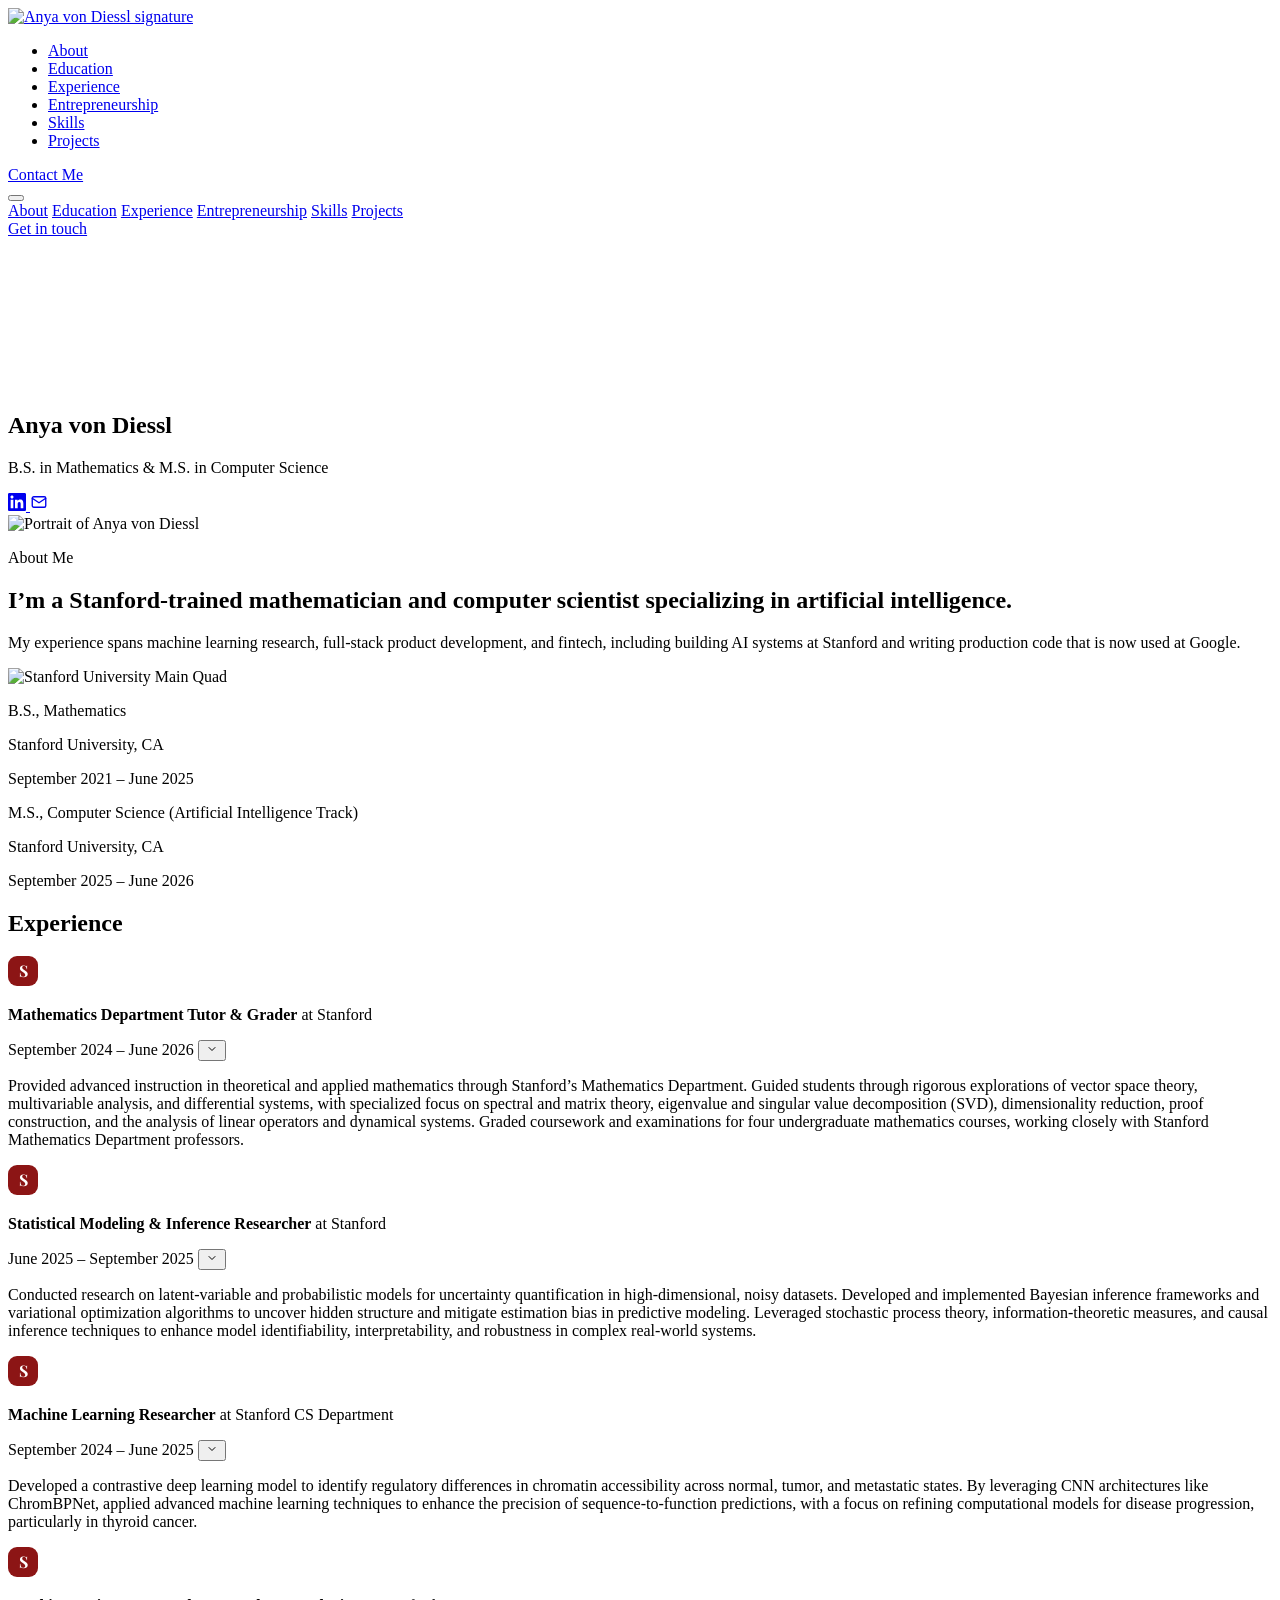
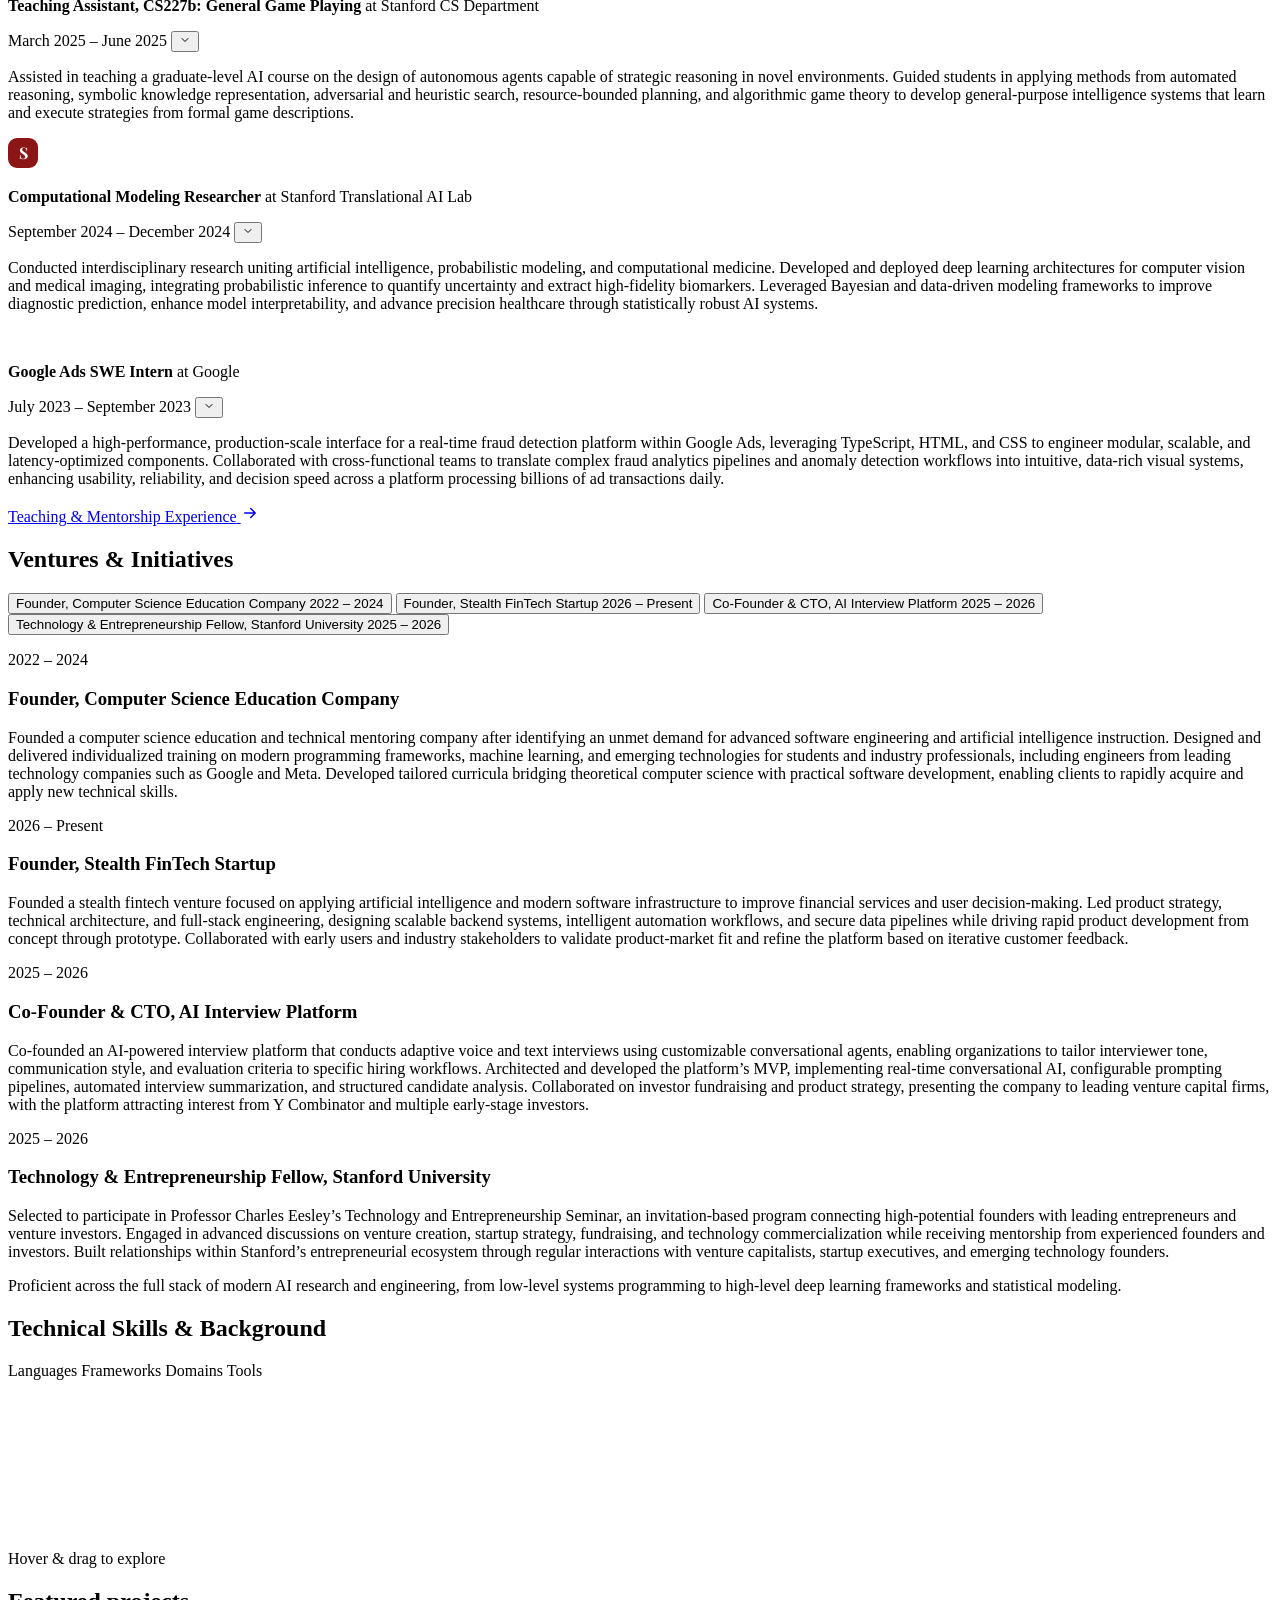
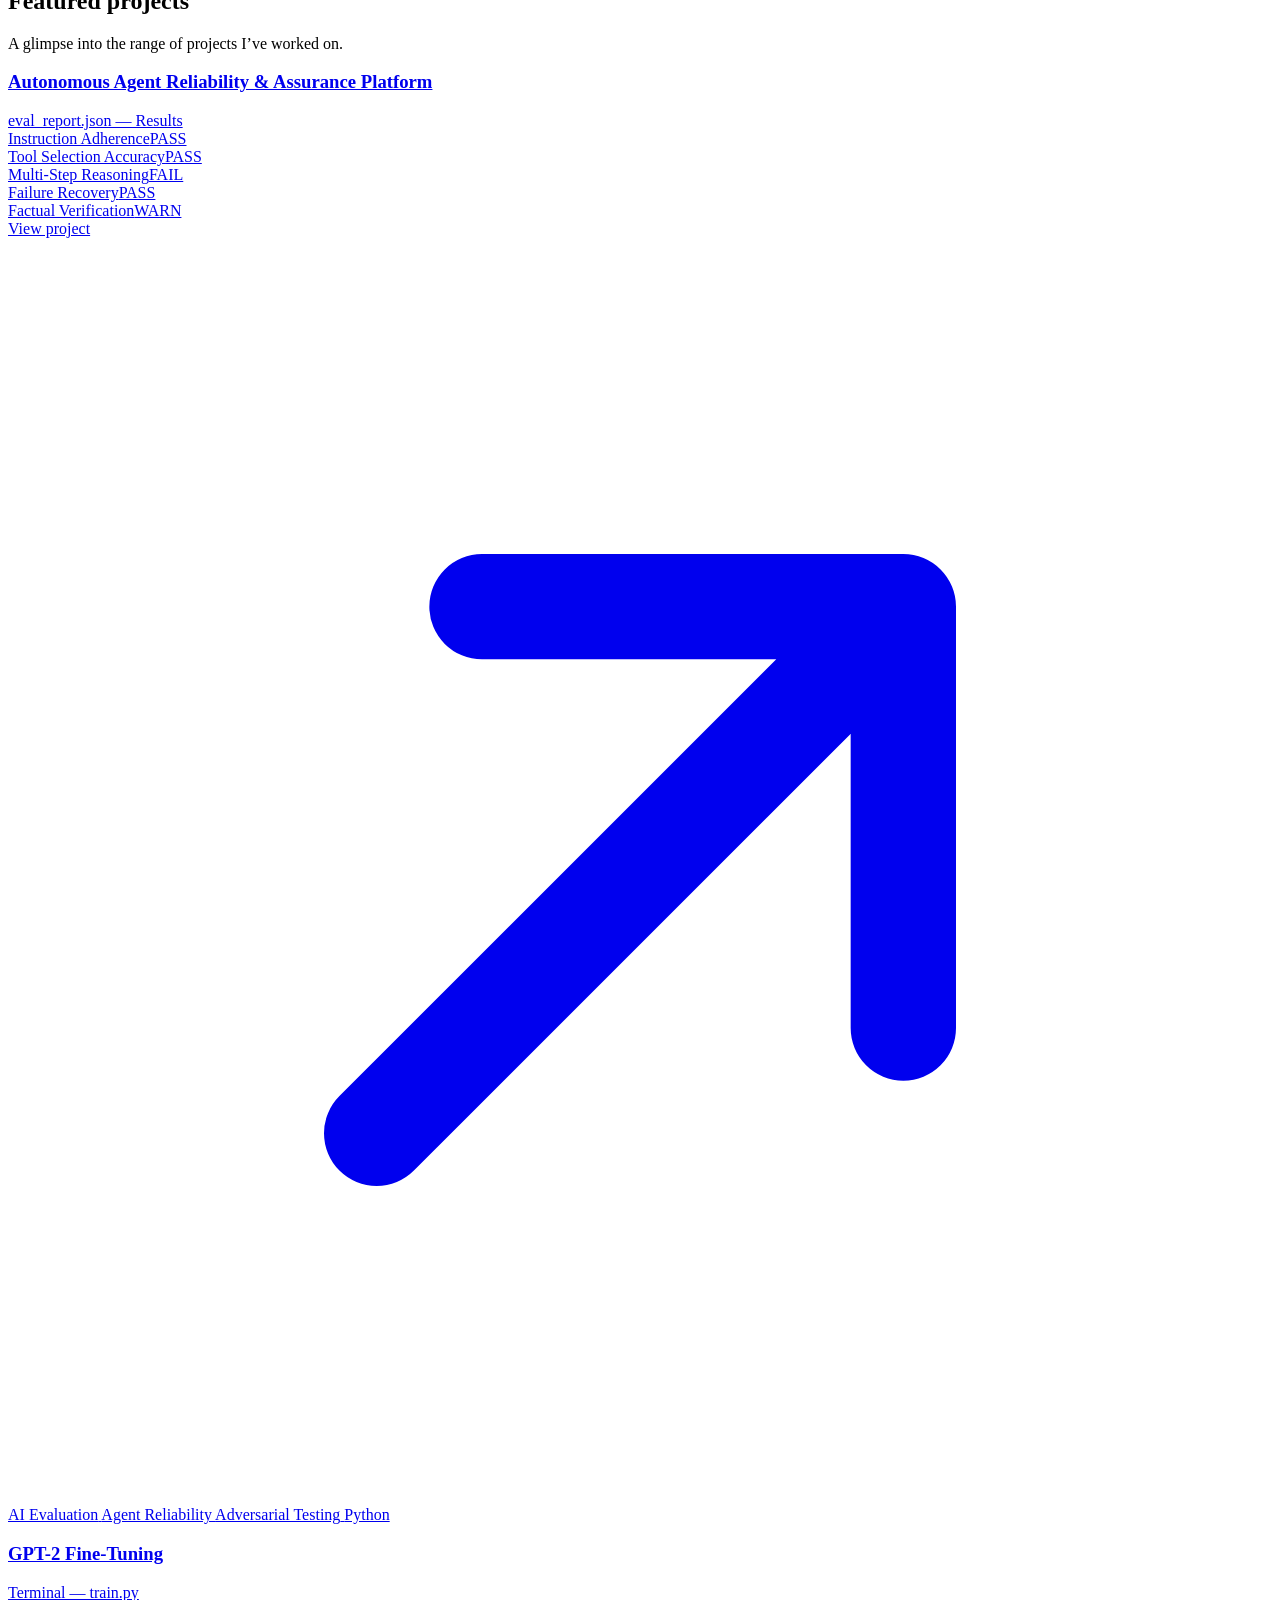
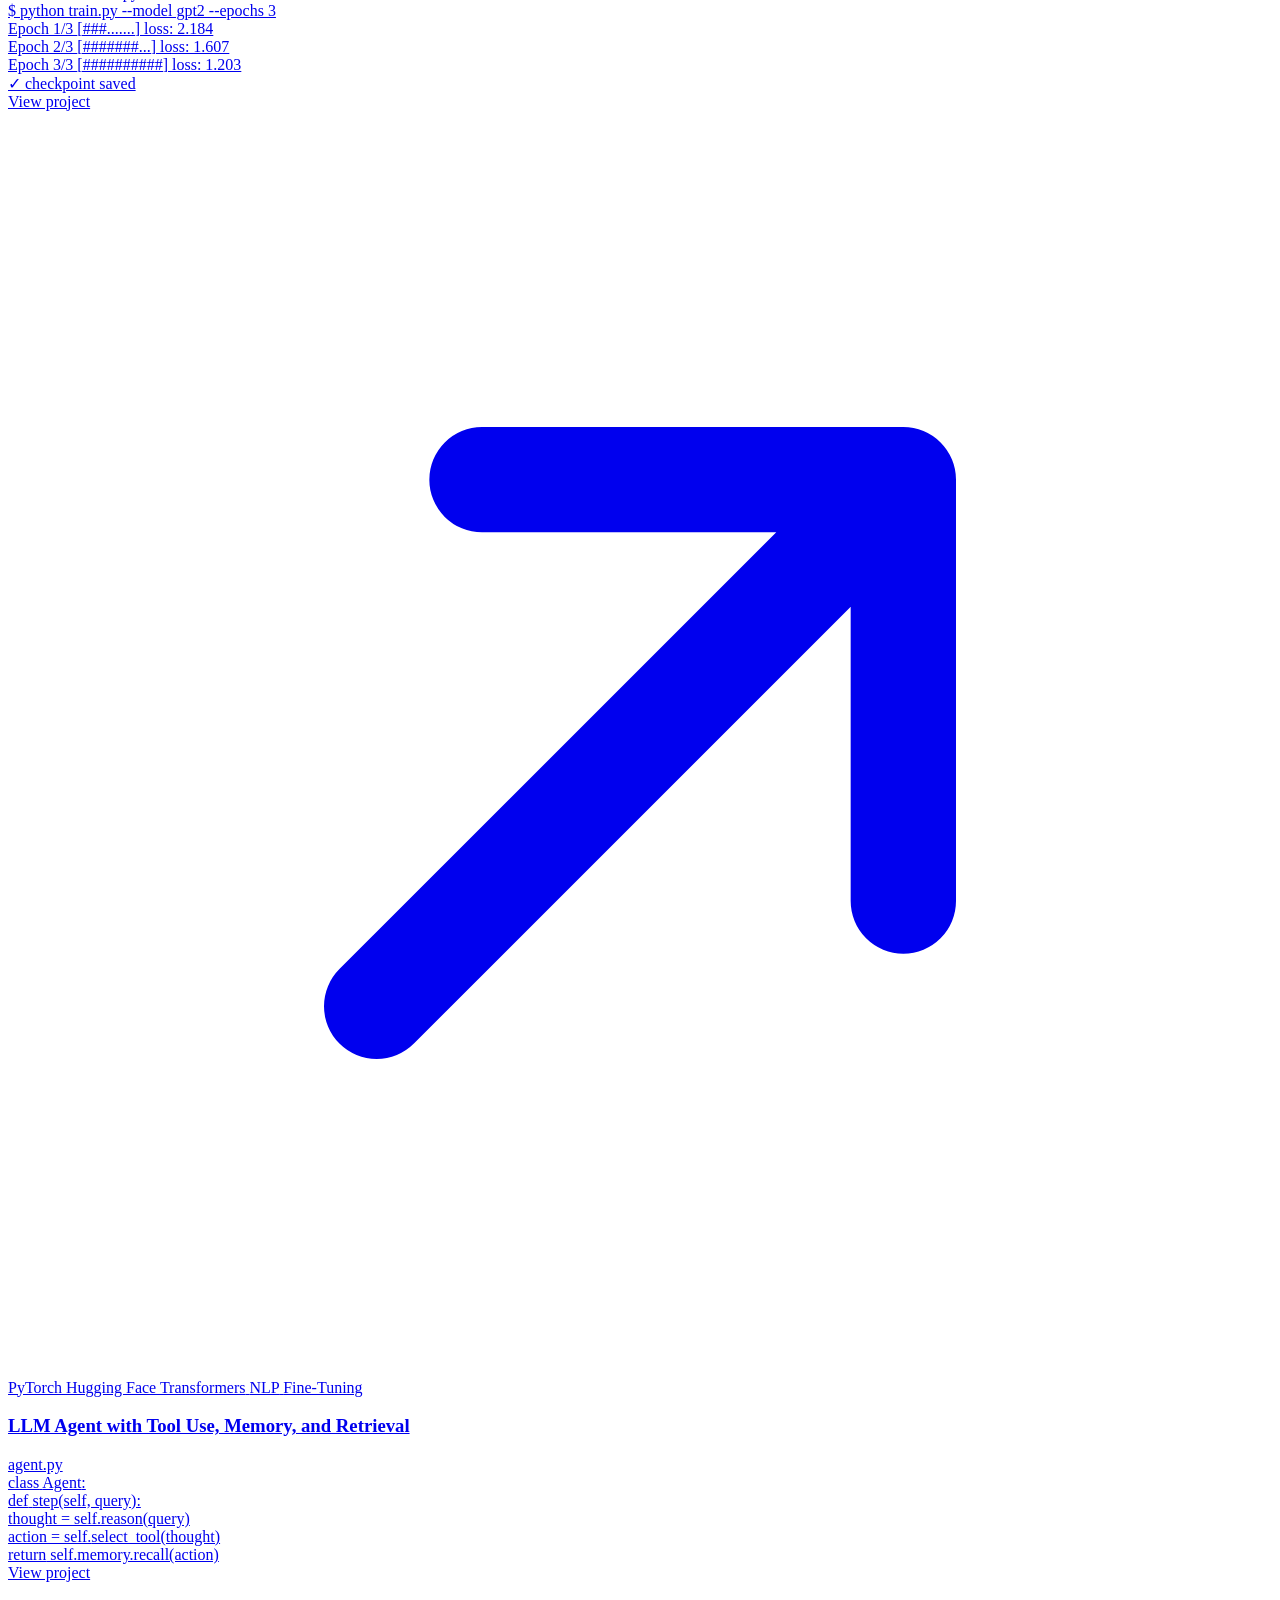
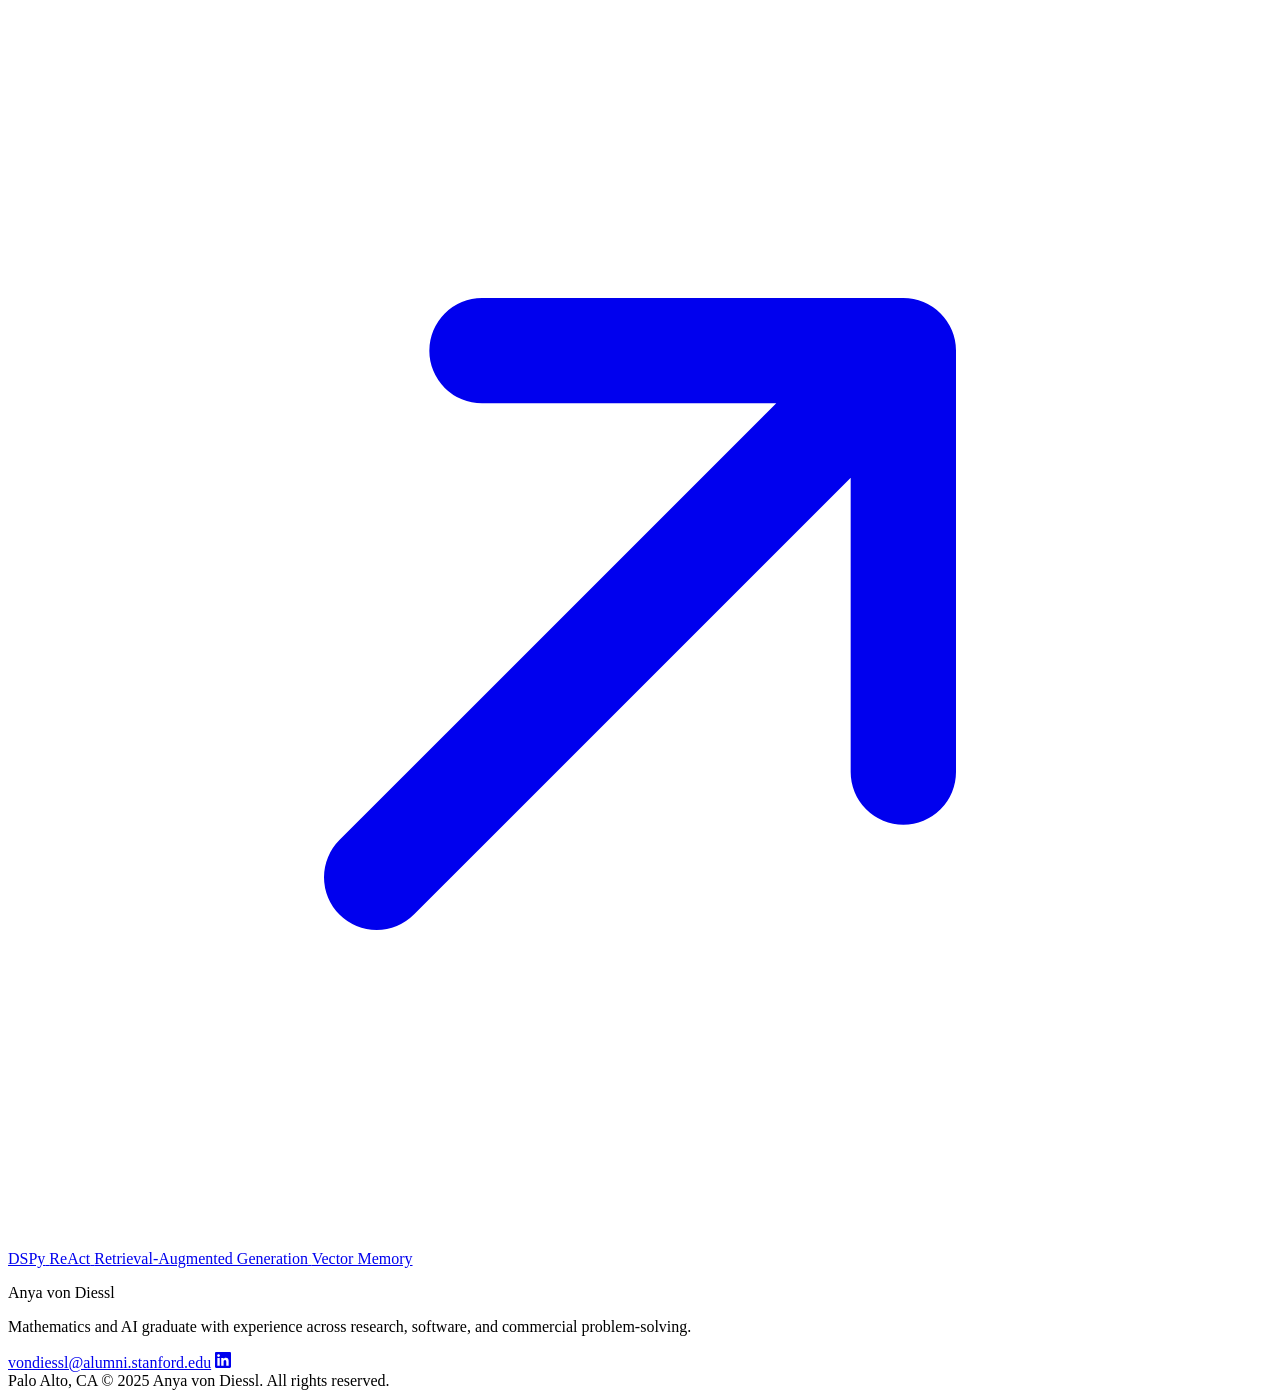
==== index.html @ d14f177e "Add dedicated Contact page Move the 'Get in touch' form and business card off the homepage onto thei" ====
<!DOCTYPE html>
<html lang="en">
<head>
  <meta charset="UTF-8" />
  <meta name="viewport" content="width=device-width, initial-scale=1.0" />
  <title>Anya von Diessl</title>
  <meta name="description" content="Anya von Diessl is a Stanford-trained mathematician and computer scientist specializing in AI, with experience across machine learning research, full-stack engineering, and fintech." />
  <link rel="canonical" href="https://www.anyavondiessl.com/" />
  <meta property="og:type" content="website" />
  <meta property="og:site_name" content="Anya von Diessl" />
  <meta property="og:title" content="Anya von Diessl" />
  <meta property="og:description" content="Stanford-trained mathematician and computer scientist specializing in AI, with experience across machine learning research, full-stack engineering, and fintech." />
  <meta property="og:url" content="https://www.anyavondiessl.com/" />
  <meta property="og:image" content="https://www.anyavondiessl.com/images/headshot.png" />
  <meta name="twitter:card" content="summary_large_image" />
  <meta name="twitter:title" content="Anya von Diessl" />
  <meta name="twitter:description" content="Stanford-trained mathematician and computer scientist specializing in AI, with experience across machine learning research, full-stack engineering, and fintech." />
  <meta name="twitter:image" content="https://www.anyavondiessl.com/images/headshot.png" />
  <meta name="theme-color" content="#164a68" />
  <link rel="icon" href="favicon.ico" sizes="32x32" />
  <link rel="icon" type="image/svg+xml" href="favicon.svg" />
  <link rel="apple-touch-icon" href="apple-touch-icon.png" />
  <link rel="manifest" href="site.webmanifest" />
  <link rel="preconnect" href="https://fonts.googleapis.com" />
  <link rel="preconnect" href="https://fonts.gstatic.com" crossorigin />
  <link href="https://fonts.googleapis.com/css2?family=Inter:wght@400;500;600;700&family=Oswald:wght@500;600;700&family=Playfair+Display:wght@400;500&display=swap" rel="stylesheet" />
  <link rel="stylesheet" href="styles.css" />
</head>
<body>
  <!-- Signature logo, fixed far-left, aligned with content start -->
  <a href="#" class="brand" aria-label="Home">
    <img src="AnyaSignature.png" alt="Anya von Diessl signature" width="320" height="320" decoding="async" />
  </a>

  <!-- Floating glass nav pill -->
  <header class="nav" id="nav">
    <nav class="nav-inner" aria-label="Primary">
      <ul class="nav-links">
        <li><a class="nav-link" href="#about">About</a></li>
        <li><a class="nav-link" href="#education">Education</a></li>
        <li><a class="nav-link" href="#experience">Experience</a></li>
        <li><a class="nav-link" href="#entrepreneurship">Entrepreneurship</a></li>
        <li><a class="nav-link" href="#skills">Skills</a></li>
        <li><a class="nav-link" href="#projects">Projects</a></li>
      </ul>
    </nav>
  </header>

  <!-- Floating glass contact pill -->
  <div class="nav nav-contact" id="navContact">
    <div class="nav-inner nav-contact-inner">
      <a class="nav-contact-link" href="contact.html">Contact Me</a>
    </div>
  </div>

  <!-- Hamburger button -->
  <button class="hamburger" id="hamburger" aria-label="Open menu" aria-expanded="false">
    <span class="ham-icon" aria-hidden="true">
      <span></span><span></span><span></span>
    </span>
  </button>

  <!-- Mobile menu overlay -->
  <div class="mobile-menu" id="mobileMenu" aria-hidden="true">
    <div class="mobile-panel">
      <nav class="m-flatlist" aria-label="Primary (mobile)">
        <a class="m-flatlink" href="#about">About</a>
        <a class="m-flatlink" href="#education">Education</a>
        <a class="m-flatlink" href="#experience">Experience</a>
        <a class="m-flatlink" href="#entrepreneurship">Entrepreneurship</a>
        <a class="m-flatlink" href="#skills">Skills</a>
        <a class="m-flatlink" href="#projects">Projects</a>
      </nav>
      <a href="contact.html" class="btn-cta mobile-cta">Get in touch</a>
    </div>
  </div>

  <main>
    <!-- HERO -->
    <section class="hero" id="about">
      <video
        class="hero-ascii-bg"
        src="https://assets.21st.dev/ascii-recipes/videos/user_3I8QRgdp7zi7Xf4OJ7kQvS751Nn/8c29b54c-cc32-44d2-aa79-d76e0265e080.mp4"
        poster="https://assets.21st.dev/ascii-recipes/thumbnails/user_3I8QRgdp7zi7Xf4OJ7kQvS751Nn/92dbb983-c391-47d6-b9fe-fd341ce3a291.webp"
        autoplay
        loop
        muted
        playsinline
        aria-hidden="true"
      ></video>
      <div class="hero-ascii-scrim" aria-hidden="true"></div>
      <div class="dot-grid" aria-hidden="true"></div>
      <span class="accent-dot accent-blue" aria-hidden="true"></span>
      <span class="accent-dot accent-orange" aria-hidden="true"></span>
      <span class="accent-dot accent-yellow" aria-hidden="true"></span>

      <div class="container hero-inner">
        <div class="hero-text">
          <h1 class="hero-name">Anya von Diessl</h1>
          <p class="hero-subtitle">B.S. in Mathematics &amp; M.S. in Computer Science</p>
          <div class="hero-social" aria-label="Contact links">
            <a class="hero-social-link" href="https://www.linkedin.com/in/anya-von-diessl/" target="_blank" rel="noopener noreferrer" aria-label="LinkedIn">
              <svg viewBox="0 0 24 24" width="18" height="18" fill="currentColor" aria-hidden="true"><path d="M20.447 20.452h-3.554v-5.569c0-1.328-.027-3.037-1.852-3.037-1.853 0-2.136 1.445-2.136 2.939v5.667H9.351V9h3.414v1.561h.046c.477-.9 1.637-1.85 3.37-1.85 3.601 0 4.267 2.37 4.267 5.455v6.286zM5.337 7.433c-1.144 0-2.063-.926-2.063-2.065 0-1.138.92-2.063 2.063-2.063 1.14 0 2.064.925 2.064 2.063 0 1.139-.925 2.065-2.064 2.065zm1.782 13.019H3.555V9h3.564v11.452zM22.225 0H1.771C.792 0 0 .774 0 1.729v20.542C0 23.227.792 24 1.771 24h20.451C23.2 24 24 23.227 24 22.271V1.729C24 .774 23.2 0 22.222 0h.003z"/></svg>
            </a>
            <a class="hero-social-link" href="mailto:vondiessl@alumni.stanford.edu" aria-label="Email">
              <svg viewBox="0 0 24 24" width="18" height="18" fill="none" stroke="currentColor" stroke-width="1.8" stroke-linecap="round" stroke-linejoin="round" aria-hidden="true"><rect x="3" y="5" width="18" height="14" rx="2"/><path d="M3 7l9 6 9-6"/></svg>
            </a>
          </div>
        </div>
        <div class="hero-photo">
          <img src="images/headshot.png" alt="Portrait of Anya von Diessl" width="578" height="474" fetchpriority="high" decoding="async" />
        </div>
      </div>
    </section>

    <!-- BIO / ACHIEVEMENTS -->
    <section class="bio-section">
      <div class="container bio-inner">
        <p class="eyebrow bio-eyebrow">About Me</p>
        <h2 class="bio-statement">I&rsquo;m a Stanford-trained mathematician and computer scientist specializing in artificial intelligence.</h2>
        <p class="bio-text">My experience spans machine learning research, full-stack product development, and fintech, including building AI systems at Stanford and writing production code that is now used at Google.</p>
      </div>
    </section>

    <!-- CAMPUS IMAGE (sticky reveal) with Education cards overlaid -->
    <div class="container edu" id="education">
      <div class="campus-photo" id="campusPhoto">
        <img class="campus-photo-img" src="images/stanfordMainQuad.jpg" alt="Stanford University Main Quad" width="2000" height="700" loading="lazy" decoding="async" />
        <div class="campus-photo-scrim" aria-hidden="true"></div>
        <div class="edu-grid campus-edu">
          <div class="card edu-card">
            <p class="edu-degree">B.S., Mathematics</p>
            <p class="edu-school">Stanford University, CA</p>
            <p class="edu-dates">September 2021 &ndash; June 2025</p>
          </div>
          <div class="card edu-card">
            <p class="edu-degree">M.S., Computer Science <span class="edu-track">(Artificial Intelligence Track)</span></p>
            <p class="edu-school">Stanford University, CA</p>
            <p class="edu-dates">September 2025 &ndash; June 2026</p>
          </div>
        </div>
      </div>
    </div>

    <!-- floating product card -->
    <div class="container" id="experience">
      <h2 class="edu-title">Experience</h2>
      <div class="card hero-card">
        <div class="timeline" id="timeline">
          <div class="tl-track">

            <div class="tl-row">
              <span class="tl-logo" aria-hidden="true">
                <svg viewBox="0 0 30 30" width="30" height="30"><rect width="30" height="30" rx="9" fill="#8C1515"/><text x="15" y="21" font-family="Georgia, 'Playfair Display', serif" font-size="16" font-weight="700" fill="#fff" text-anchor="middle">S</text></svg>
              </span>
              <p class="tl-line"><strong>Mathematics Department Tutor &amp; Grader</strong> <span class="tl-verb">at</span> <span class="tl-link">Stanford</span></p>
              <div class="tl-meta">
                <span class="tl-date">September 2024 &ndash; June 2026</span>
                <button class="tl-toggle" type="button" aria-expanded="false" aria-label="Show details">
                  <svg viewBox="0 0 24 24" width="12" height="12"><path d="M6 9l6 6 6-6" fill="none" stroke="currentColor" stroke-width="2" stroke-linecap="round" stroke-linejoin="round"/></svg>
                </button>
              </div>
              <p class="tl-desc">Provided advanced instruction in theoretical and applied mathematics through Stanford&rsquo;s Mathematics Department. Guided students through rigorous explorations of vector space theory, multivariable analysis, and differential systems, with specialized focus on spectral and matrix theory, eigenvalue and singular value decomposition (SVD), dimensionality reduction, proof construction, and the analysis of linear operators and dynamical systems. Graded coursework and examinations for four undergraduate mathematics courses, working closely with Stanford Mathematics Department professors.</p>
            </div>

            <div class="tl-row">
              <span class="tl-logo" aria-hidden="true">
                <svg viewBox="0 0 30 30" width="30" height="30"><rect width="30" height="30" rx="9" fill="#8C1515"/><text x="15" y="21" font-family="Georgia, 'Playfair Display', serif" font-size="16" font-weight="700" fill="#fff" text-anchor="middle">S</text></svg>
              </span>
              <p class="tl-line"><strong>Statistical Modeling &amp; Inference Researcher</strong> <span class="tl-verb">at</span> <span class="tl-link">Stanford</span></p>
              <div class="tl-meta">
                <span class="tl-date">June 2025 &ndash; September 2025</span>
                <button class="tl-toggle" type="button" aria-expanded="false" aria-label="Show details">
                  <svg viewBox="0 0 24 24" width="12" height="12"><path d="M6 9l6 6 6-6" fill="none" stroke="currentColor" stroke-width="2" stroke-linecap="round" stroke-linejoin="round"/></svg>
                </button>
              </div>
              <p class="tl-desc">Conducted research on latent-variable and probabilistic models for uncertainty quantification in high-dimensional, noisy datasets. Developed and implemented Bayesian inference frameworks and variational optimization algorithms to uncover hidden structure and mitigate estimation bias in predictive modeling. Leveraged stochastic process theory, information-theoretic measures, and causal inference techniques to enhance model identifiability, interpretability, and robustness in complex real-world systems.</p>
            </div>

            <div class="tl-row">
              <span class="tl-logo" aria-hidden="true">
                <svg viewBox="0 0 30 30" width="30" height="30"><rect width="30" height="30" rx="9" fill="#8C1515"/><text x="15" y="21" font-family="Georgia, 'Playfair Display', serif" font-size="16" font-weight="700" fill="#fff" text-anchor="middle">S</text></svg>
              </span>
              <p class="tl-line"><strong>Machine Learning Researcher</strong> <span class="tl-verb">at</span> <span class="tl-link">Stanford CS Department</span></p>
              <div class="tl-meta">
                <span class="tl-date">September 2024 &ndash; June 2025</span>
                <button class="tl-toggle" type="button" aria-expanded="false" aria-label="Show details">
                  <svg viewBox="0 0 24 24" width="12" height="12"><path d="M6 9l6 6 6-6" fill="none" stroke="currentColor" stroke-width="2" stroke-linecap="round" stroke-linejoin="round"/></svg>
                </button>
              </div>
              <p class="tl-desc">Developed a contrastive deep learning model to identify regulatory differences in chromatin accessibility across normal, tumor, and metastatic states. By leveraging CNN architectures like ChromBPNet, applied advanced machine learning techniques to enhance the precision of sequence-to-function predictions, with a focus on refining computational models for disease progression, particularly in thyroid cancer.</p>
            </div>

            <div class="tl-row">
              <span class="tl-logo" aria-hidden="true">
                <svg viewBox="0 0 30 30" width="30" height="30"><rect width="30" height="30" rx="9" fill="#8C1515"/><text x="15" y="21" font-family="Georgia, 'Playfair Display', serif" font-size="16" font-weight="700" fill="#fff" text-anchor="middle">S</text></svg>
              </span>
              <p class="tl-line"><strong>Teaching Assistant, CS227b: General Game Playing</strong> <span class="tl-verb">at</span> <span class="tl-link">Stanford CS Department</span></p>
              <div class="tl-meta">
                <span class="tl-date">March 2025 &ndash; June 2025</span>
                <button class="tl-toggle" type="button" aria-expanded="false" aria-label="Show details">
                  <svg viewBox="0 0 24 24" width="12" height="12"><path d="M6 9l6 6 6-6" fill="none" stroke="currentColor" stroke-width="2" stroke-linecap="round" stroke-linejoin="round"/></svg>
                </button>
              </div>
              <p class="tl-desc">Assisted in teaching a graduate-level AI course on the design of autonomous agents capable of strategic reasoning in novel environments. Guided students in applying methods from automated reasoning, symbolic knowledge representation, adversarial and heuristic search, resource-bounded planning, and algorithmic game theory to develop general-purpose intelligence systems that learn and execute strategies from formal game descriptions.</p>
            </div>

            <div class="tl-row">
              <span class="tl-logo" aria-hidden="true">
                <svg viewBox="0 0 30 30" width="30" height="30"><rect width="30" height="30" rx="9" fill="#8C1515"/><text x="15" y="21" font-family="Georgia, 'Playfair Display', serif" font-size="16" font-weight="700" fill="#fff" text-anchor="middle">S</text></svg>
              </span>
              <p class="tl-line"><strong>Computational Modeling Researcher</strong> <span class="tl-verb">at</span> <span class="tl-link">Stanford Translational AI Lab</span></p>
              <div class="tl-meta">
                <span class="tl-date">September 2024 &ndash; December 2024</span>
                <button class="tl-toggle" type="button" aria-expanded="false" aria-label="Show details">
                  <svg viewBox="0 0 24 24" width="12" height="12"><path d="M6 9l6 6 6-6" fill="none" stroke="currentColor" stroke-width="2" stroke-linecap="round" stroke-linejoin="round"/></svg>
                </button>
              </div>
              <p class="tl-desc">Conducted interdisciplinary research uniting artificial intelligence, probabilistic modeling, and computational medicine. Developed and deployed deep learning architectures for computer vision and medical imaging, integrating probabilistic inference to quantify uncertainty and extract high-fidelity biomarkers. Leveraged Bayesian and data-driven modeling frameworks to improve diagnostic prediction, enhance model interpretability, and advance precision healthcare through statistically robust AI systems.</p>
            </div>

            <div class="tl-row">
              <span class="tl-logo tl-logo-pad" aria-hidden="true">
                <img src="https://cdn.simpleicons.org/google" alt="" loading="lazy" />
              </span>
              <p class="tl-line"><strong>Google Ads SWE Intern</strong> <span class="tl-verb">at</span> <span class="tl-link">Google</span></p>
              <div class="tl-meta">
                <span class="tl-date">July 2023 &ndash; September 2023</span>
                <button class="tl-toggle" type="button" aria-expanded="false" aria-label="Show details">
                  <svg viewBox="0 0 24 24" width="12" height="12"><path d="M6 9l6 6 6-6" fill="none" stroke="currentColor" stroke-width="2" stroke-linecap="round" stroke-linejoin="round"/></svg>
                </button>
              </div>
              <p class="tl-desc">Developed a high-performance, production-scale interface for a real-time fraud detection platform within Google Ads, leveraging TypeScript, HTML, and CSS to engineer modular, scalable, and latency-optimized components. Collaborated with cross-functional teams to translate complex fraud analytics pipelines and anomaly detection workflows into intuitive, data-rich visual systems, enhancing usability, reliability, and decision speed across a platform processing billions of ad transactions daily.</p>
            </div>

          </div>
        </div>
      </div>
    </div>

    <!-- TEACHING & MENTORSHIP LINK -->
    <div class="container">
      <a href="teaching-mentorship.html" class="feature-link-card">
        <span class="feature-link-text">Teaching &amp; Mentorship Experience</span>
        <span class="feature-link-arrow" aria-hidden="true">
          <svg viewBox="0 0 24 24" width="18" height="18"><path d="M5 12h14M13 6l6 6-6 6" fill="none" stroke="currentColor" stroke-width="2" stroke-linecap="round" stroke-linejoin="round"/></svg>
        </span>
      </a>
    </div>

    <!-- ENTREPRENEURSHIP -->
    <section class="block container" id="entrepreneurship">
      <h2 class="block-head center">Ventures &amp; Initiatives</h2>

      <div class="vent-switcher">
        <div class="vent-list" role="tablist" aria-label="Ventures &amp; initiatives roles">
          <button class="vent-item active" data-index="0" role="tab" aria-selected="true" type="button">
            <span class="vent-item-title">Founder, Computer Science Education Company</span>
            <span class="vent-item-dates">2022 &ndash; 2024</span>
          </button>
          <button class="vent-item" data-index="1" role="tab" aria-selected="false" type="button">
            <span class="vent-item-title">Founder, Stealth FinTech Startup</span>
            <span class="vent-item-dates">2026 &ndash; Present</span>
          </button>
          <button class="vent-item" data-index="2" role="tab" aria-selected="false" type="button">
            <span class="vent-item-title">Co-Founder &amp; CTO, AI Interview Platform</span>
            <span class="vent-item-dates">2025 &ndash; 2026</span>
          </button>
          <button class="vent-item" data-index="3" role="tab" aria-selected="false" type="button">
            <span class="vent-item-title">Technology &amp; Entrepreneurship Fellow, Stanford University</span>
            <span class="vent-item-dates">2025 &ndash; 2026</span>
          </button>
        </div>

        <div class="vent-panel-wrap">
          <div class="vent-panels">
            <div class="vent-panel active" data-index="0">
              <p class="vent-panel-eyebrow">2022 &ndash; 2024</p>
              <h3 class="vent-panel-title">Founder, Computer Science Education Company</h3>
              <p class="vent-panel-desc">Founded a computer science education and technical mentoring company after identifying an unmet demand for advanced software engineering and artificial intelligence instruction. Designed and delivered individualized training on modern programming frameworks, machine learning, and emerging technologies for students and industry professionals, including engineers from leading technology companies such as Google and Meta. Developed tailored curricula bridging theoretical computer science with practical software development, enabling clients to rapidly acquire and apply new technical skills.</p>
            </div>
            <div class="vent-panel" data-index="1">
              <p class="vent-panel-eyebrow">2026 &ndash; Present</p>
              <h3 class="vent-panel-title">Founder, Stealth FinTech Startup</h3>
              <p class="vent-panel-desc">Founded a stealth fintech venture focused on applying artificial intelligence and modern software infrastructure to improve financial services and user decision-making. Led product strategy, technical architecture, and full-stack engineering, designing scalable backend systems, intelligent automation workflows, and secure data pipelines while driving rapid product development from concept through prototype. Collaborated with early users and industry stakeholders to validate product-market fit and refine the platform based on iterative customer feedback.</p>
            </div>
            <div class="vent-panel" data-index="2">
              <p class="vent-panel-eyebrow">2025 &ndash; 2026</p>
              <h3 class="vent-panel-title">Co-Founder &amp; CTO, AI Interview Platform</h3>
              <p class="vent-panel-desc">Co-founded an AI-powered interview platform that conducts adaptive voice and text interviews using customizable conversational agents, enabling organizations to tailor interviewer tone, communication style, and evaluation criteria to specific hiring workflows. Architected and developed the platform&rsquo;s MVP, implementing real-time conversational AI, configurable prompting pipelines, automated interview summarization, and structured candidate analysis. Collaborated on investor fundraising and product strategy, presenting the company to leading venture capital firms, with the platform attracting interest from Y Combinator and multiple early-stage investors.</p>
            </div>
            <div class="vent-panel" data-index="3">
              <p class="vent-panel-eyebrow">2025 &ndash; 2026</p>
              <h3 class="vent-panel-title">Technology &amp; Entrepreneurship Fellow, Stanford University</h3>
              <p class="vent-panel-desc">Selected to participate in Professor Charles Eesley&rsquo;s Technology and Entrepreneurship Seminar, an invitation-based program connecting high-potential founders with leading entrepreneurs and venture investors. Engaged in advanced discussions on venture creation, startup strategy, fundraising, and technology commercialization while receiving mentorship from experienced founders and investors. Built relationships within Stanford&rsquo;s entrepreneurial ecosystem through regular interactions with venture capitalists, startup executives, and emerging technology founders.</p>
            </div>
          </div>
        </div>
      </div>
    </section>

    <!-- TECHNICAL SKILLS & BACKGROUND -->
    <section class="block container" id="skills">
      <div class="edu-header-row">
        <p class="body-text edu-header-fill">Proficient across the full stack of modern AI research and engineering, from low-level systems programming to high-level deep learning frameworks and statistical modeling.</p>
        <h2 class="edu-title edu-title-right">Technical Skills &amp; Background</h2>
      </div>

      <div class="skills-panel" id="skillsPanel">
        <div class="skills-legend" aria-hidden="true">
          <span class="skills-legend-item"><span class="skills-legend-dot skills-legend-language"></span>Languages</span>
          <span class="skills-legend-item"><span class="skills-legend-dot skills-legend-framework"></span>Frameworks</span>
          <span class="skills-legend-item"><span class="skills-legend-dot skills-legend-domain"></span>Domains</span>
          <span class="skills-legend-item"><span class="skills-legend-dot skills-legend-tool"></span>Tools</span>
        </div>
        <canvas class="skills-graph" id="skillsGraph" role="img" aria-label="Interactive node graph of technical skills grouped by language, framework, domain, and tool"></canvas>
        <p class="skills-hint">Hover &amp; drag to explore</p>
      </div>
    </section>

    <!-- PROJECTS -->
    <section class="block container" id="projects">
      <div class="edu-header-row">
        <h2 class="edu-title edu-title-left">Featured projects</h2>
        <p class="body-text edu-header-fill">A glimpse into the range of projects I&rsquo;ve worked on.</p>
      </div>

      <div class="proj-grid">
        <a class="proj-card" href="project-agent-reliability.html">
          <h3 class="proj-card-title">Autonomous Agent Reliability &amp; Assurance Platform</h3>
          <div class="proj-card-media">
            <div class="mini-window">
              <div class="mini-window-bar" aria-hidden="true">
                <span class="mw-dot mw-red"></span><span class="mw-dot mw-yellow"></span><span class="mw-dot mw-green"></span>
                <span class="mini-window-label">eval_report.json &mdash; Results</span>
              </div>
              <div class="mini-window-body">
                <div class="mw-eval-row"><span>Instruction Adherence</span><span class="mw-eval-badge mw-eval-pass">PASS</span></div>
                <div class="mw-eval-row"><span>Tool Selection Accuracy</span><span class="mw-eval-badge mw-eval-pass">PASS</span></div>
                <div class="mw-eval-row"><span>Multi-Step Reasoning</span><span class="mw-eval-badge mw-eval-fail">FAIL</span></div>
                <div class="mw-eval-row"><span>Failure Recovery</span><span class="mw-eval-badge mw-eval-pass">PASS</span></div>
                <div class="mw-eval-row"><span>Factual Verification</span><span class="mw-eval-badge mw-eval-warn">WARN</span></div>
              </div>
            </div>
            <span class="proj-card-btn">View project <svg viewBox="0 0 24 24" aria-hidden="true"><path d="M7 17L17 7M9 7h8v8" fill="none" stroke="currentColor" stroke-width="2" stroke-linecap="round" stroke-linejoin="round"/></svg></span>
          </div>
          <div class="proj-card-tags">
            <span class="project-tag">AI Evaluation</span>
            <span class="project-tag">Agent Reliability</span>
            <span class="project-tag">Adversarial Testing</span>
            <span class="project-tag">Python</span>
          </div>
        </a>

        <a class="proj-card" href="project-gpt2.html">
          <h3 class="proj-card-title">GPT-2 Fine-Tuning</h3>
          <div class="proj-card-media">
            <div class="mini-window">
              <div class="mini-window-bar" aria-hidden="true">
                <span class="mw-dot mw-red"></span><span class="mw-dot mw-yellow"></span><span class="mw-dot mw-green"></span>
                <span class="mini-window-label">Terminal &mdash; train.py</span>
              </div>
              <div class="mini-window-body">
                <div class="mw-line"><span class="mw-prompt">$</span> python train.py --model gpt2 --epochs 3</div>
                <div class="mw-line">Epoch 1/3  <span class="s-blue">[###.......]</span>  loss: 2.184</div>
                <div class="mw-line">Epoch 2/3  <span class="s-orange">[#######...]</span>  loss: 1.607</div>
                <div class="mw-line">Epoch 3/3  <span class="s-green">[##########]</span>  loss: 1.203</div>
                <div class="mw-line"><span class="s-green">&#10003;</span> checkpoint saved<span class="mw-cursor" aria-hidden="true"></span></div>
              </div>
            </div>
            <span class="proj-card-btn">View project <svg viewBox="0 0 24 24" aria-hidden="true"><path d="M7 17L17 7M9 7h8v8" fill="none" stroke="currentColor" stroke-width="2" stroke-linecap="round" stroke-linejoin="round"/></svg></span>
          </div>
          <div class="proj-card-tags">
            <span class="project-tag">PyTorch</span>
            <span class="project-tag">Hugging Face Transformers</span>
            <span class="project-tag">NLP</span>
            <span class="project-tag">Fine-Tuning</span>
          </div>
        </a>

        <a class="proj-card" href="project-llm-agent.html">
          <h3 class="proj-card-title">LLM Agent with Tool Use, Memory, and Retrieval</h3>
          <div class="proj-card-media">
            <div class="mini-window">
              <div class="mini-window-bar" aria-hidden="true">
                <span class="mw-dot mw-red"></span><span class="mw-dot mw-yellow"></span><span class="mw-dot mw-green"></span>
                <span class="mini-window-label">agent.py</span>
              </div>
              <div class="mini-window-body">
                <div class="mw-line"><span class="s-head">class</span> <span class="s-green">Agent</span>:</div>
                <div class="mw-line">    <span class="s-head">def</span> <span class="s-blue">step</span>(self, query):</div>
                <div class="mw-line">        thought = self.reason(query)</div>
                <div class="mw-line">        action = self.<span class="s-orange">select_tool</span>(thought)</div>
                <div class="mw-line">        <span class="s-head">return</span> self.memory.recall(action)</div>
              </div>
            </div>
            <span class="proj-card-btn">View project <svg viewBox="0 0 24 24" aria-hidden="true"><path d="M7 17L17 7M9 7h8v8" fill="none" stroke="currentColor" stroke-width="2" stroke-linecap="round" stroke-linejoin="round"/></svg></span>
          </div>
          <div class="proj-card-tags">
            <span class="project-tag">DSPy</span>
            <span class="project-tag">ReAct</span>
            <span class="project-tag">Retrieval-Augmented Generation</span>
            <span class="project-tag">Vector Memory</span>
          </div>
        </a>
      </div>
    </section>

  </main>

  <footer class="site-footer">
    <div class="footer-glow" aria-hidden="true"></div>
    <div class="container footer-inner">
      <div class="footer-top">
        <div class="footer-brand">
          <p class="footer-name"><span class="footer-name-first">Anya</span> <span class="footer-name-last">von Diessl</span></p>
          <p class="footer-tagline">Mathematics and AI graduate with experience across research, software, and commercial problem-solving.</p>
        </div>
        <div class="footer-contact">
          <a class="footer-email" href="mailto:vondiessl@alumni.stanford.edu">vondiessl@alumni.stanford.edu</a>
          <a class="footer-social" href="https://www.linkedin.com/in/anya-von-diessl/" target="_blank" rel="noopener noreferrer" aria-label="LinkedIn">
            <svg viewBox="0 0 24 24" width="16" height="16" fill="currentColor" aria-hidden="true"><path d="M20.447 20.452h-3.554v-5.569c0-1.328-.027-3.037-1.852-3.037-1.853 0-2.136 1.445-2.136 2.939v5.667H9.351V9h3.414v1.561h.046c.477-.9 1.637-1.85 3.37-1.85 3.601 0 4.267 2.37 4.267 5.455v6.286zM5.337 7.433c-1.144 0-2.063-.926-2.063-2.065 0-1.138.92-2.063 2.063-2.063 1.14 0 2.064.925 2.064 2.063 0 1.139-.925 2.065-2.064 2.065zm1.782 13.019H3.555V9h3.564v11.452zM22.225 0H1.771C.792 0 0 .774 0 1.729v20.542C0 23.227.792 24 1.771 24h20.451C23.2 24 24 23.227 24 22.271V1.729C24 .774 23.2 0 22.222 0h.003z"/></svg>
          </a>
        </div>
      </div>
      <div class="footer-rule" aria-hidden="true"></div>
      <div class="footer-bottom">
        <span>Palo Alto, CA</span>
        <span>&copy; <span id="footer-year">2025</span> Anya von Diessl. All rights reserved.</span>
      </div>
    </div>
  </footer>

  <script src="script.js"></script>
</body>
</html>
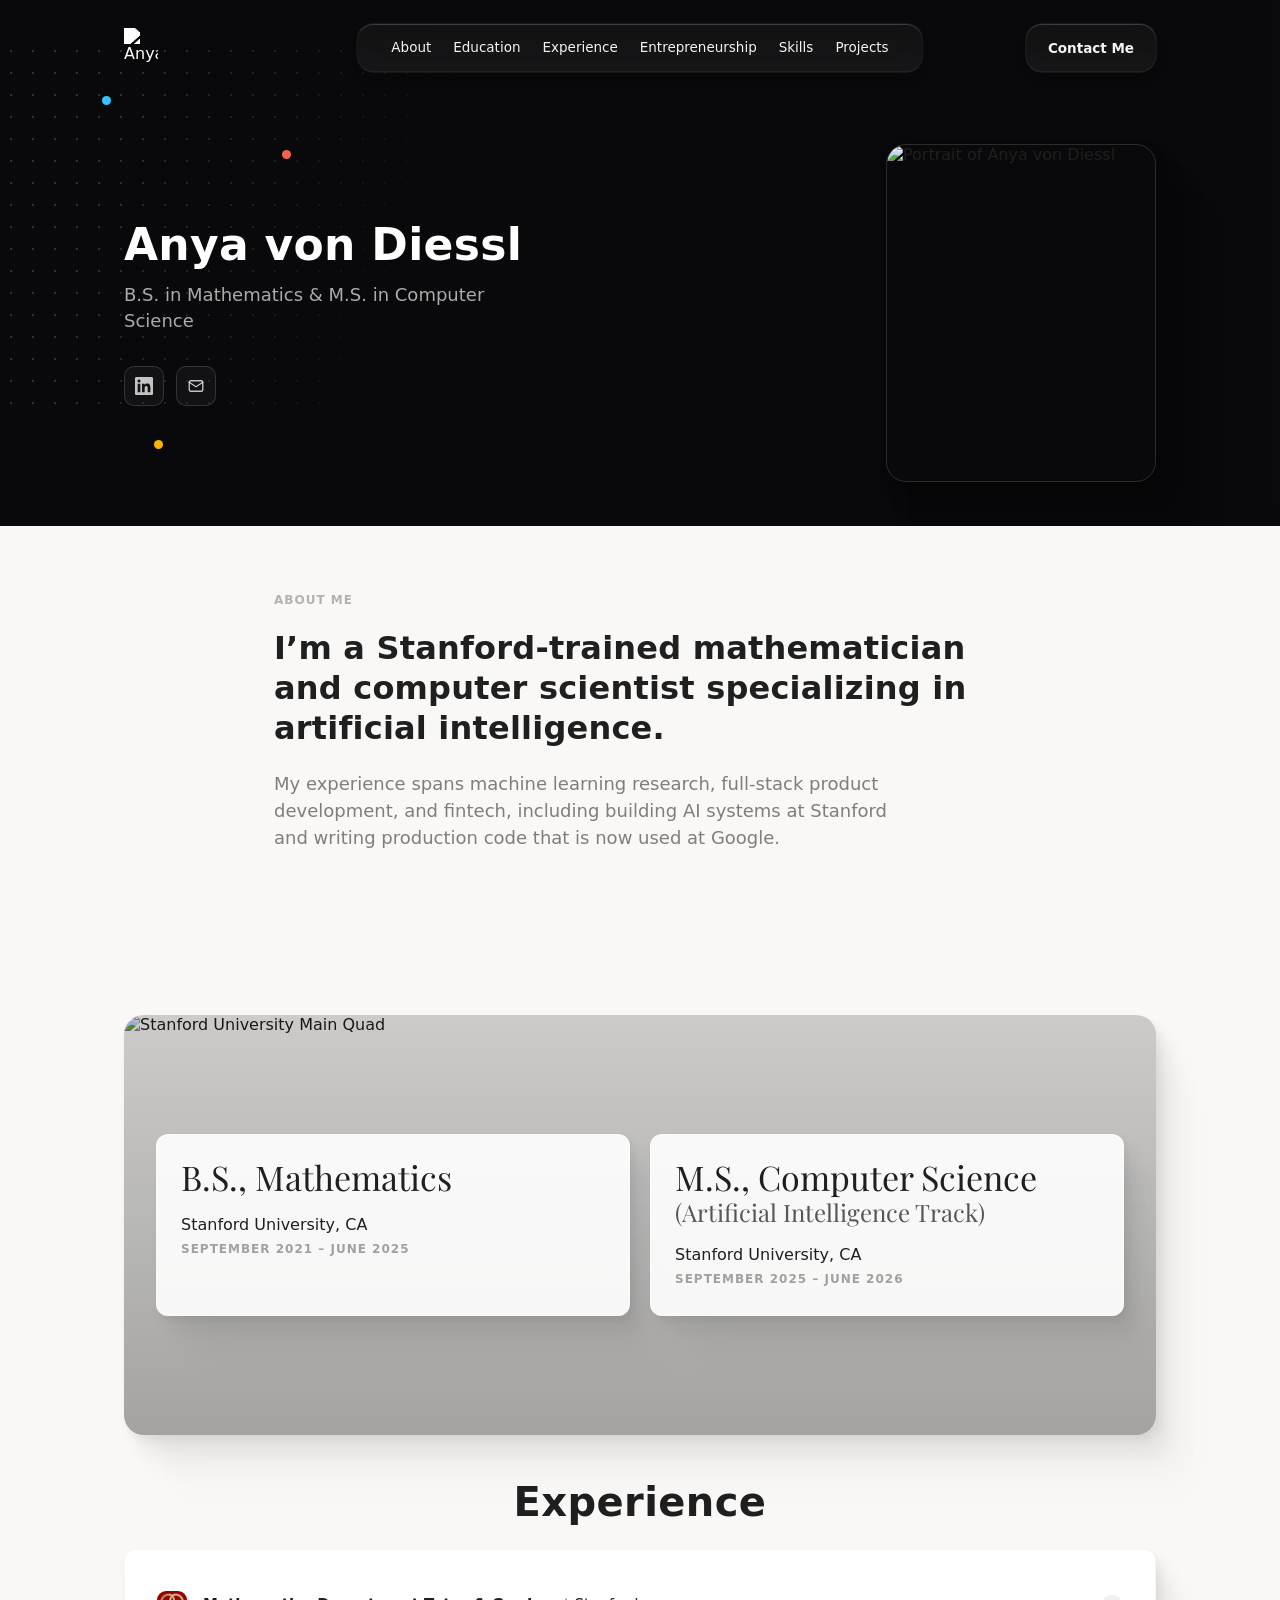
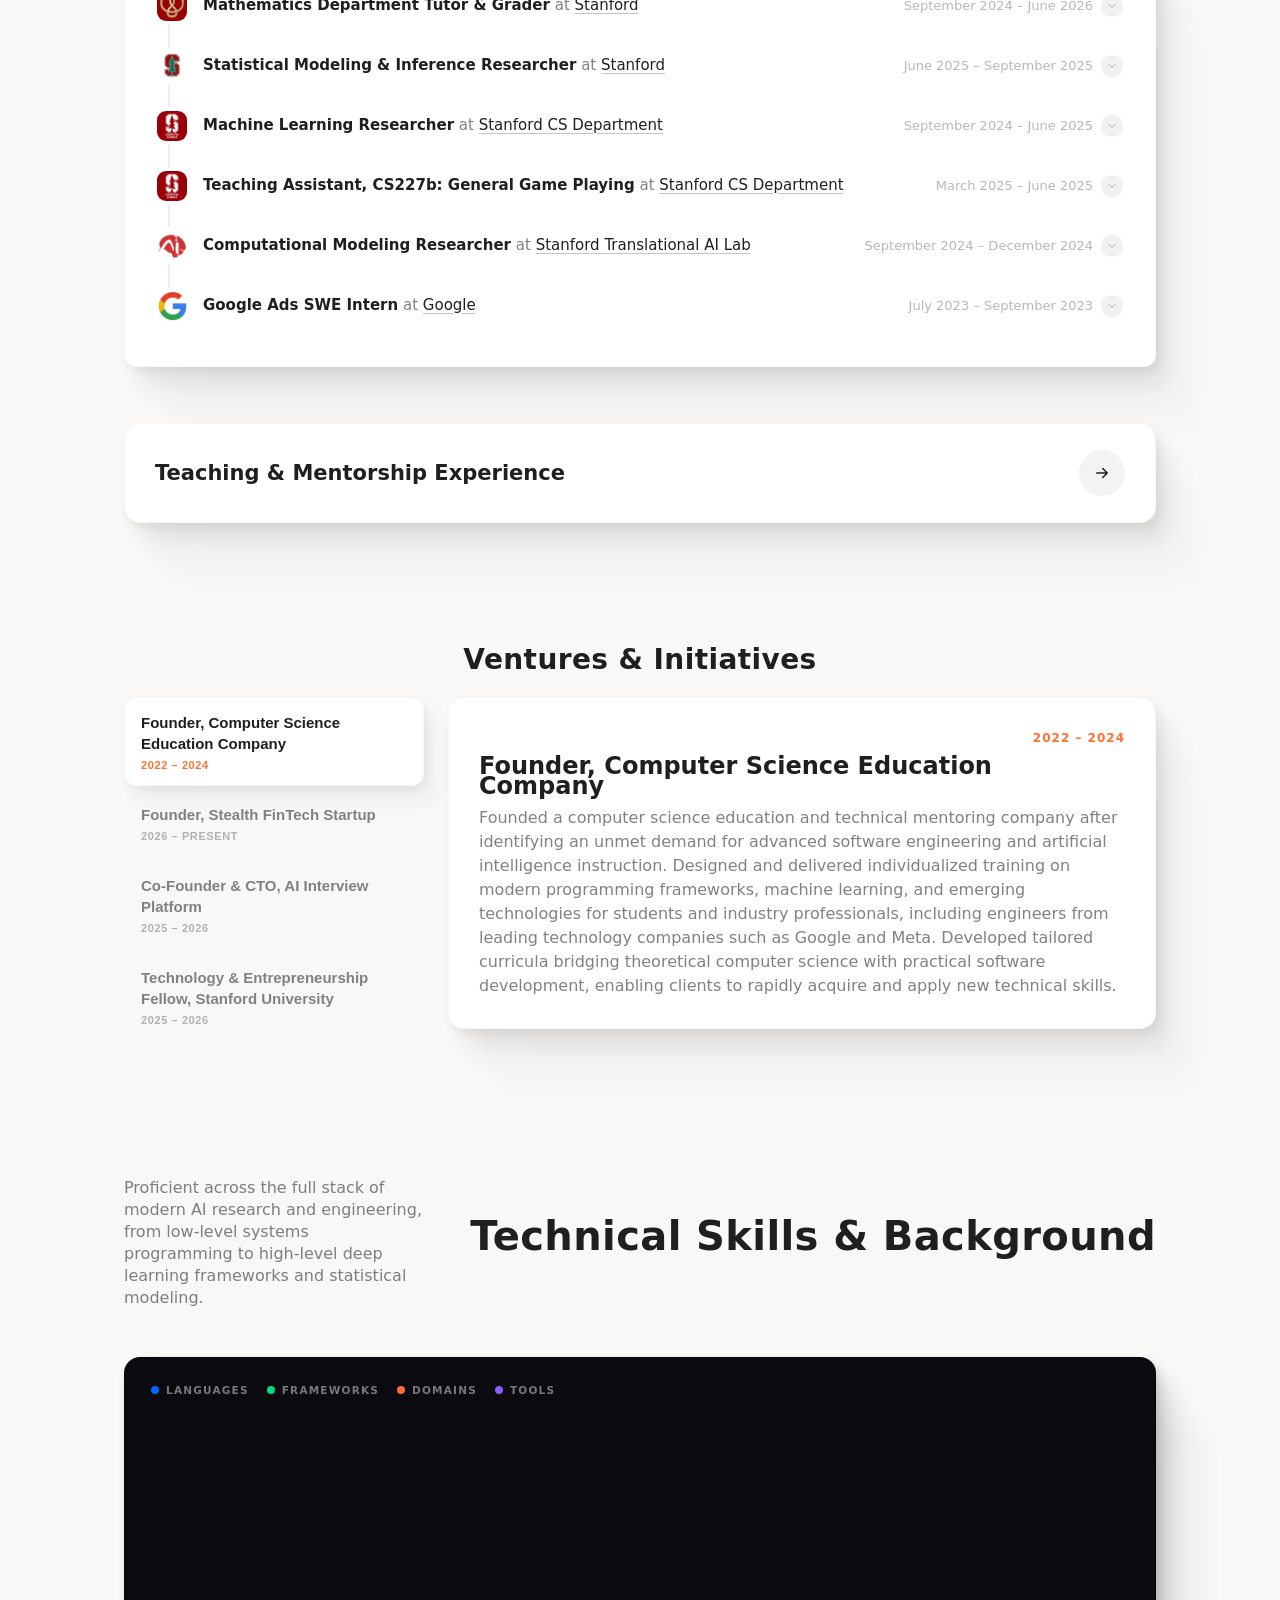
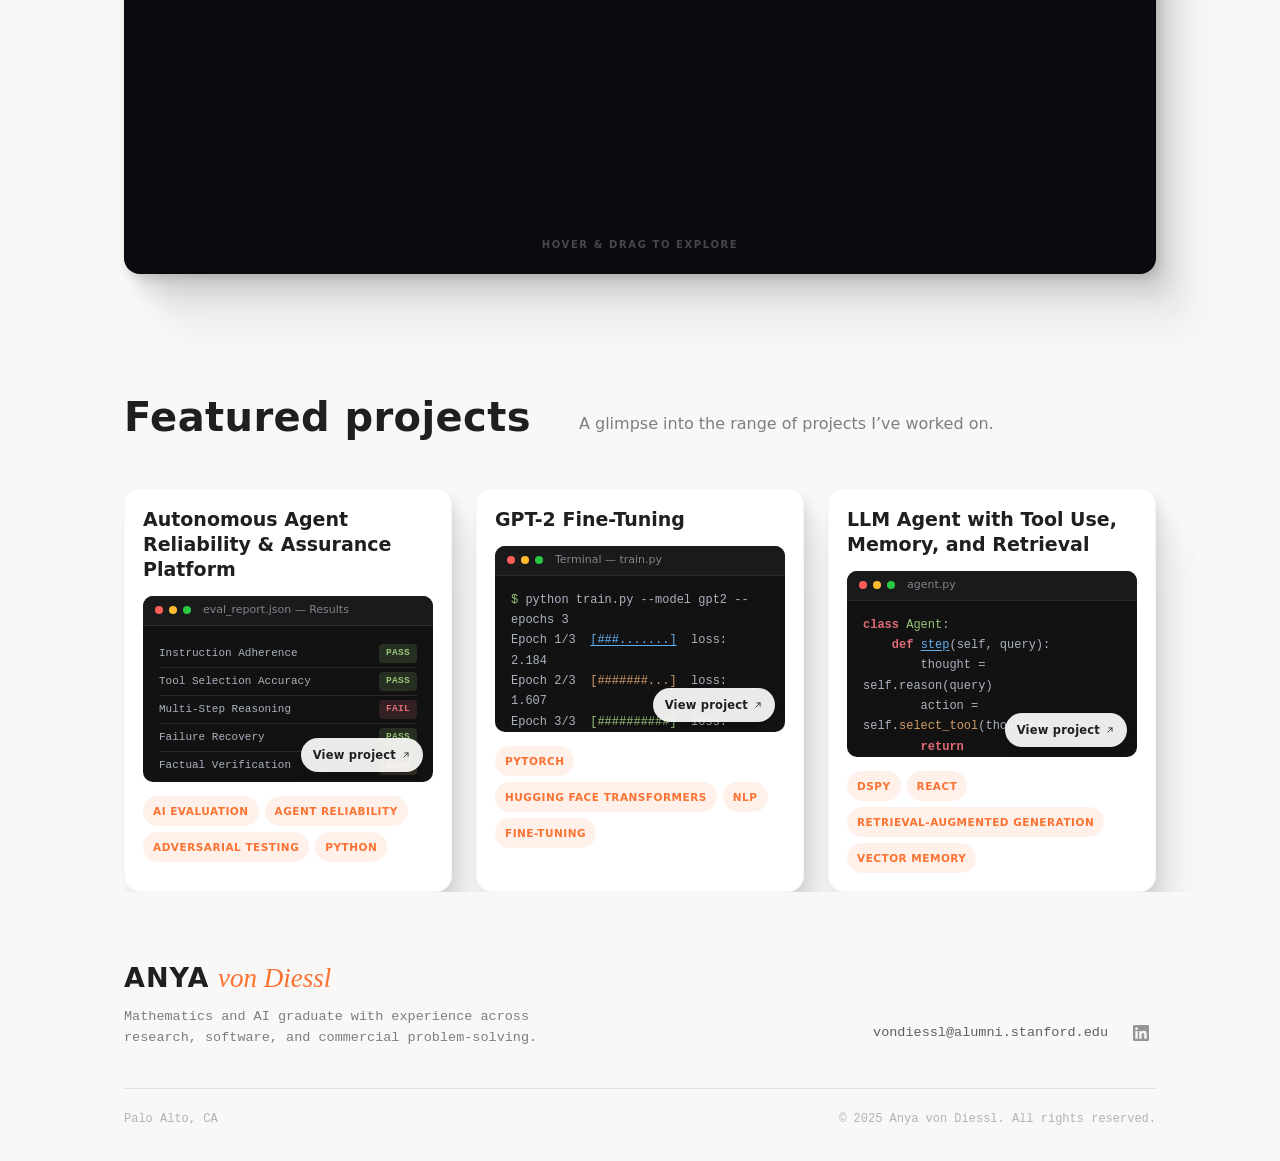
==== commit 8ad2c193: "Replace timeline icons with real org logos from images/jobicons Swap the generic Stanford-S SVG (and" ====
--- a/index.html
+++ b/index.html
@@ -151,7 +151,7 @@
 
             <div class="tl-row">
               <span class="tl-logo" aria-hidden="true">
-                <svg viewBox="0 0 30 30" width="30" height="30"><rect width="30" height="30" rx="9" fill="#8C1515"/><text x="15" y="21" font-family="Georgia, 'Playfair Display', serif" font-size="16" font-weight="700" fill="#fff" text-anchor="middle">S</text></svg>
+                <img src="images/jobicons/mathDepartmentRedBackground.png" alt="" width="128" height="128" loading="lazy" decoding="async" />
               </span>
               <p class="tl-line"><strong>Mathematics Department Tutor &amp; Grader</strong> <span class="tl-verb">at</span> <span class="tl-link">Stanford</span></p>
               <div class="tl-meta">
@@ -165,7 +165,7 @@
 
             <div class="tl-row">
               <span class="tl-logo" aria-hidden="true">
-                <svg viewBox="0 0 30 30" width="30" height="30"><rect width="30" height="30" rx="9" fill="#8C1515"/><text x="15" y="21" font-family="Georgia, 'Playfair Display', serif" font-size="16" font-weight="700" fill="#fff" text-anchor="middle">S</text></svg>
+                <img src="images/jobicons/stanford.png" alt="" width="128" height="128" loading="lazy" decoding="async" />
               </span>
               <p class="tl-line"><strong>Statistical Modeling &amp; Inference Researcher</strong> <span class="tl-verb">at</span> <span class="tl-link">Stanford</span></p>
               <div class="tl-meta">
@@ -179,7 +179,7 @@
 
             <div class="tl-row">
               <span class="tl-logo" aria-hidden="true">
-                <svg viewBox="0 0 30 30" width="30" height="30"><rect width="30" height="30" rx="9" fill="#8C1515"/><text x="15" y="21" font-family="Georgia, 'Playfair Display', serif" font-size="16" font-weight="700" fill="#fff" text-anchor="middle">S</text></svg>
+                <img src="images/jobicons/stanfordComputerScience.png" alt="" width="128" height="128" loading="lazy" decoding="async" />
               </span>
               <p class="tl-line"><strong>Machine Learning Researcher</strong> <span class="tl-verb">at</span> <span class="tl-link">Stanford CS Department</span></p>
               <div class="tl-meta">
@@ -193,7 +193,7 @@
 
             <div class="tl-row">
               <span class="tl-logo" aria-hidden="true">
-                <svg viewBox="0 0 30 30" width="30" height="30"><rect width="30" height="30" rx="9" fill="#8C1515"/><text x="15" y="21" font-family="Georgia, 'Playfair Display', serif" font-size="16" font-weight="700" fill="#fff" text-anchor="middle">S</text></svg>
+                <img src="images/jobicons/stanfordComputerScience.png" alt="" width="128" height="128" loading="lazy" decoding="async" />
               </span>
               <p class="tl-line"><strong>Teaching Assistant, CS227b: General Game Playing</strong> <span class="tl-verb">at</span> <span class="tl-link">Stanford CS Department</span></p>
               <div class="tl-meta">
@@ -207,7 +207,7 @@
 
             <div class="tl-row">
               <span class="tl-logo" aria-hidden="true">
-                <svg viewBox="0 0 30 30" width="30" height="30"><rect width="30" height="30" rx="9" fill="#8C1515"/><text x="15" y="21" font-family="Georgia, 'Playfair Display', serif" font-size="16" font-weight="700" fill="#fff" text-anchor="middle">S</text></svg>
+                <img src="images/jobicons/stai.png" alt="" width="128" height="128" loading="lazy" decoding="async" />
               </span>
               <p class="tl-line"><strong>Computational Modeling Researcher</strong> <span class="tl-verb">at</span> <span class="tl-link">Stanford Translational AI Lab</span></p>
               <div class="tl-meta">
@@ -220,8 +220,8 @@
             </div>
 
             <div class="tl-row">
-              <span class="tl-logo tl-logo-pad" aria-hidden="true">
-                <img src="https://cdn.simpleicons.org/google" alt="" loading="lazy" />
+              <span class="tl-logo" aria-hidden="true">
+                <img src="images/jobicons/google.png" alt="" width="128" height="128" loading="lazy" decoding="async" />
               </span>
               <p class="tl-line"><strong>Google Ads SWE Intern</strong> <span class="tl-verb">at</span> <span class="tl-link">Google</span></p>
               <div class="tl-meta">
--- a/styles.css
+++ b/styles.css
@@ -0,0 +1,2764 @@
+:root {
+  --bg: rgb(249, 248, 246);
+  --ink: rgb(31, 31, 31);
+  --body: rgba(31, 31, 31, 0.56);
+  --muted: rgba(31, 31, 31, 0.32);
+  --card-border: rgba(0, 0, 0, 0.03);
+  --navy: #164a68;
+  --font: "Verlag", Inter, system-ui, -apple-system, "Segoe UI", Roboto,
+    "Helvetica Neue", sans-serif;
+  --container: 1160px;
+}
+
+* {
+  box-sizing: border-box;
+}
+
+html {
+  scroll-behavior: smooth;
+}
+
+body {
+  margin: 0;
+  background: var(--bg);
+  color: var(--ink);
+  font-family: var(--font);
+  font-size: 16px;
+  line-height: 20px;
+  -webkit-font-smoothing: antialiased;
+  text-rendering: optimizeLegibility;
+}
+
+a {
+  color: inherit;
+  text-decoration: none;
+}
+
+/* ============================
+   Typography Template (reference)
+   Based on me.sh/notion spacing/type scale.
+   Tokens map onto this file's existing --ink/--body/--font so values
+   stay in sync; new work should pull spacing from the gap-* scale below
+   rather than eyeballing margins.
+   ============================ */
+:root {
+  --font-heading: "Oswald", "VerlagCondensed", var(--font);
+  --font-body: var(--font);
+
+  --color-heading: var(--ink);
+  --color-body: var(--body);
+
+  --heading-letter-spacing: 0.66px;
+  --body-letter-spacing: normal;
+
+  /* spacing scale */
+  --gap-heading-to-paragraph: 24px;
+  --gap-section-to-section: 160px;
+  --gap-block-loose: 97px; /* looser transitions, e.g. hero -> next row */
+  --gap-block-tight: 56px; /* tight transitions, e.g. intro -> hero */
+  --gap-final-to-cta: 120px;
+}
+
+.heading-hero {
+  font-family: var(--font-heading);
+  font-weight: 700;
+  font-size: 44px;
+  line-height: 46px;
+  letter-spacing: var(--heading-letter-spacing);
+  color: var(--color-heading);
+  margin: 0 0 var(--gap-heading-to-paragraph) 0;
+}
+
+.heading-section {
+  font-family: var(--font-heading);
+  font-weight: 700;
+  font-size: 36px;
+  line-height: 40px;
+  letter-spacing: var(--heading-letter-spacing);
+  color: var(--color-heading);
+  margin: 0 0 var(--gap-heading-to-paragraph) 0;
+}
+
+.paragraph {
+  font-family: var(--font-body);
+  font-weight: 400;
+  font-size: 16px;
+  line-height: 20px;
+  letter-spacing: var(--body-letter-spacing);
+  color: var(--color-body);
+  margin: 0;
+}
+
+.content-section {
+  margin-bottom: var(--gap-section-to-section);
+}
+.content-section:last-of-type {
+  margin-bottom: var(--gap-final-to-cta);
+}
+.gap-loose {
+  margin-bottom: var(--gap-block-loose);
+}
+.gap-tight {
+  margin-bottom: var(--gap-block-tight);
+}
+
+.container {
+  width: 100%;
+  max-width: var(--container);
+  margin-inline: auto;
+  padding-inline: max(5vw, calc(-580px + 50vw));
+}
+
+/* ---------- Type ---------- */
+.eyebrow {
+  font-size: 12px;
+  font-weight: 600;
+  text-transform: uppercase;
+  letter-spacing: 1px;
+  margin: 0 0 18px;
+}
+.eyebrow.muted,
+.eyebrow {
+  color: var(--muted);
+}
+
+h1 {
+  font-size: 40px;
+  font-weight: 700;
+  line-height: 46px;
+  letter-spacing: 0.66px;
+  margin: 0 0 20px;
+  color: var(--ink);
+}
+h1 em {
+  font-style: normal;
+  color: #b620e0;
+  background: linear-gradient(90deg, #32c5ff, #b620e0, #f7b500);
+  -webkit-background-clip: text;
+  background-clip: text;
+  -webkit-text-fill-color: transparent;
+}
+
+.block-head {
+  font-size: 28px;
+  font-weight: 700;
+  line-height: 34px;
+  letter-spacing: 0.4px;
+  margin: 0 0 14px;
+  color: var(--ink);
+  max-width: 640px;
+}
+.block-head.center {
+  margin-inline: auto;
+  text-align: center;
+}
+
+.body-text {
+  color: var(--body);
+  font-size: 16px;
+  line-height: 22px;
+  font-weight: 400;
+}
+.block-sub {
+  max-width: 560px;
+  margin: 0;
+}
+.eyebrow.center {
+  text-align: center;
+}
+.block-sub.center {
+  margin-inline: auto;
+  text-align: center;
+}
+.lead {
+  color: var(--body);
+  font-size: 18px;
+  line-height: 26px;
+  max-width: 540px;
+  margin: 0 0 32px;
+}
+
+/* ---------- Section header row (title beside content) ---------- */
+.edu-header-row {
+  display: flex;
+  align-items: center;
+  gap: 48px;
+  margin-bottom: 32px;
+}
+.edu-title-left {
+  flex: none;
+  margin: 0;
+  text-align: left;
+}
+.edu-title-right {
+  flex: none;
+  margin: 0;
+  text-align: right;
+}
+.edu-header-fill {
+  flex: 1;
+  min-width: 0;
+}
+.edu-header-row .hero-card {
+  margin-top: 0;
+}
+
+/* ---------- Brand / logo ---------- */
+.brand {
+  position: fixed;
+  top: 28px;
+  /* aligns with the same content-start x as .container's padding-inline */
+  left: calc(max(0px, 50vw - 580px) + max(5vw, 50vw - 580px));
+  z-index: 120;
+  display: flex;
+  align-items: center;
+}
+.brand img {
+  display: block;
+  height: 34px;
+  width: auto;
+  mix-blend-mode: multiply;
+}
+/* Over the dark hero video the dark-ink signature disappears; invert it
+   until the page has scrolled past the hero and back onto the light bg. */
+body:has(.hero) .brand:not(.scrolled) img {
+  mix-blend-mode: normal;
+  filter: brightness(0) invert(1);
+}
+/* ---------- Nav pill ---------- */
+.nav {
+  position: fixed;
+  top: 24px;
+  left: 50%;
+  transform: translateX(-50%);
+  z-index: 110;
+  border-radius: 16px;
+}
+.nav-inner {
+  position: relative;
+  z-index: 2;
+  height: 48px;
+  padding: 0 24px;
+  display: flex;
+  align-items: center;
+  gap: 22px;
+  border-radius: 16px;
+  white-space: nowrap;
+}
+/* glass pseudo-element */
+.nav::before {
+  content: "";
+  position: absolute;
+  inset: 0;
+  border-radius: 16px;
+  backdrop-filter: blur(16px) saturate(1.5);
+  -webkit-backdrop-filter: blur(16px) saturate(1.5);
+  background: linear-gradient(
+      rgba(255, 255, 255, 0.12) 10%,
+      rgba(255, 255, 255, 0) 86%
+    ),
+    rgba(255, 255, 255, 0.03);
+  box-shadow: 0 0 0 0.5px rgba(0, 0, 0, 0.06),
+    0 2px 4px -2px rgba(0, 0, 0, 0.1), 0 8px 16px -8px rgba(0, 0, 0, 0.06),
+    inset 0 1px 0 rgba(255, 255, 255, 0.5),
+    inset 0 -1px 0 rgba(255, 255, 255, 0.25);
+  transition: background 0.24s ease, box-shadow 0.24s ease;
+  z-index: 1;
+}
+/* Over the dark hero video, the light glass pill has almost no contrast
+   against the video; swap in a dark-tinted glass until scrolled past it. */
+body:has(.hero) .nav:not(.scrolled)::before {
+  background: linear-gradient(
+      rgba(0, 0, 0, 0.22) 10%,
+      rgba(0, 0, 0, 0.04) 86%
+    ),
+    rgba(255, 255, 255, 0.06);
+  box-shadow: 0 0 0 0.5px rgba(255, 255, 255, 0.14),
+    0 2px 4px -2px rgba(0, 0, 0, 0.3), 0 8px 16px -8px rgba(0, 0, 0, 0.24),
+    inset 0 1px 0 rgba(255, 255, 255, 0.18),
+    inset 0 -1px 0 rgba(255, 255, 255, 0.06);
+}
+
+/* ---------- Contact pill (mirrors .nav, right-aligned) ---------- */
+.nav-contact {
+  left: auto;
+  right: calc(max(0px, 50vw - 580px) + max(5vw, 50vw - 580px));
+  transform: none;
+}
+.nav-contact-inner {
+  gap: 0;
+  padding: 0;
+}
+.nav-contact-link {
+  display: inline-flex;
+  align-items: center;
+  height: 48px;
+  padding: 0 22px;
+  font-family: inherit;
+  font-size: 13.5px;
+  font-weight: 600;
+  color: var(--ink);
+  border-radius: 16px;
+  transition: background 0.18s ease;
+}
+.nav-contact-link:hover {
+  background: rgba(31, 31, 31, 0.05);
+}
+body:has(.hero) .nav-contact:not(.scrolled) .nav-contact-link {
+  color: #f5f4f0;
+}
+body:has(.hero) .nav-contact:not(.scrolled) .nav-contact-link:hover {
+  background: rgba(255, 255, 255, 0.12);
+}
+
+.nav-links {
+  display: flex;
+  align-items: center;
+  gap: 2px;
+  list-style: none;
+  margin: 0;
+  padding: 0;
+}
+.nav-link {
+  display: inline-block;
+  font-family: inherit;
+  font-size: 13.5px;
+  font-weight: 500;
+  color: var(--ink);
+  background: none;
+  border: 0;
+  cursor: pointer;
+  padding: 8px 10px;
+  border-radius: 10px;
+  transition: background 0.18s ease, opacity 0.18s ease;
+  line-height: 1;
+  white-space: nowrap;
+}
+.nav-link:hover {
+  background: rgba(31, 31, 31, 0.05);
+}
+body:has(.hero) .nav:not(.scrolled) .nav-link {
+  color: #f5f4f0;
+}
+body:has(.hero) .nav:not(.scrolled) .nav-link:hover {
+  background: rgba(255, 255, 255, 0.12);
+}
+
+/* CTA button */
+.btn-cta {
+  display: inline-flex;
+  align-items: center;
+  justify-content: center;
+  background: var(--ink);
+  color: #fff;
+  font-family: inherit;
+  font-size: 12px;
+  font-weight: 600;
+  text-transform: uppercase;
+  letter-spacing: 1px;
+  padding: 10px 18px;
+  border-radius: 10px;
+  border: 0;
+  cursor: pointer;
+  transition: transform 0.15s ease, opacity 0.15s ease;
+}
+.btn-cta:hover {
+  transform: translateY(-1px);
+  opacity: 0.92;
+}
+/* glow variant */
+.glow {
+  position: relative;
+  isolation: isolate;
+}
+.glow::before {
+  content: "";
+  position: absolute;
+  inset: -6px;
+  border-radius: inherit;
+  background: linear-gradient(225deg, #32c5ff, #b620e0, #f7b500);
+  filter: blur(1em);
+  opacity: 0.55;
+  z-index: -1;
+}
+.hero-cta,
+.big {
+  padding: 14px 26px;
+  font-size: 13px;
+  border-radius: 12px;
+}
+.big {
+  padding: 16px 34px;
+}
+
+/* ---------- Hamburger ---------- */
+.hamburger {
+  display: none;
+  position: fixed;
+  top: 24px;
+  right: max(5vw, calc(-580px + 50vw));
+  z-index: 130;
+  width: 44px;
+  height: 44px;
+  border: 0;
+  border-radius: 12px;
+  cursor: pointer;
+  background: rgba(255, 255, 255, 0.5);
+  backdrop-filter: blur(16px) saturate(1.5);
+  -webkit-backdrop-filter: blur(16px) saturate(1.5);
+  box-shadow: 0 0 0 0.5px rgba(0, 0, 0, 0.06),
+    0 2px 4px -2px rgba(0, 0, 0, 0.1), 0 8px 16px -8px rgba(0, 0, 0, 0.06);
+}
+.ham-icon {
+  position: relative;
+  display: block;
+  width: 18px;
+  height: 12px;
+  margin: 0 auto;
+}
+.ham-icon span {
+  position: absolute;
+  left: 0;
+  width: 100%;
+  height: 1.8px;
+  background: var(--ink);
+  border-radius: 2px;
+  transition: transform 0.24s ease, opacity 0.18s ease, top 0.24s ease;
+}
+.ham-icon span:nth-child(1) {
+  top: 0;
+}
+.ham-icon span:nth-child(2) {
+  top: 5px;
+}
+.ham-icon span:nth-child(3) {
+  top: 10px;
+}
+.menu-open .ham-icon span:nth-child(1) {
+  top: 5px;
+  transform: rotate(45deg);
+}
+.menu-open .ham-icon span:nth-child(2) {
+  opacity: 0;
+}
+.menu-open .ham-icon span:nth-child(3) {
+  top: 5px;
+  transform: rotate(-45deg);
+}
+
+/* ---------- Mobile menu ---------- */
+.mobile-menu {
+  position: fixed;
+  inset: 0;
+  z-index: 125;
+  padding: 84px max(5vw, 16px) 24px;
+  background: rgba(249, 248, 246, 0.7);
+  backdrop-filter: blur(10px);
+  -webkit-backdrop-filter: blur(10px);
+  opacity: 0;
+  pointer-events: none;
+  transition: opacity 0.24s ease;
+  overflow-y: auto;
+}
+.menu-open .mobile-menu {
+  opacity: 1;
+  pointer-events: auto;
+}
+.mobile-panel {
+  background: #fff;
+  border-radius: 12px;
+  padding: 8px 20px 20px;
+  box-shadow: 0 0 0 0.5px rgba(0, 0, 0, 0.05),
+    2.8px 4.2px 10px rgba(0, 0, 0, 0.06), 11px 16px 19px rgba(0, 0, 0, 0.06),
+    25px 35px 26px rgba(0, 0, 0, 0.03);
+}
+.m-flatlist {
+  display: flex;
+  flex-direction: column;
+}
+.m-flatlink {
+  padding: 18px 0;
+  font-size: 17px;
+  font-weight: 600;
+  color: var(--ink);
+  border-bottom: 1px solid rgba(31, 31, 31, 0.08);
+}
+.m-flatlist a:last-child {
+  border-bottom: 0;
+}
+.mobile-cta {
+  width: 100%;
+  margin-top: 20px;
+  padding: 16px;
+}
+
+/* ---------- Hero ---------- */
+main {
+  padding-top: 140px;
+}
+.hero {
+  position: relative;
+  overflow: hidden;
+  margin-top: -140px;
+  padding-top: 140px;
+  padding-bottom: 20px;
+  background: #0a0a0c;
+}
+.hero-inner {
+  position: relative;
+  z-index: 2;
+  padding-top: 4px;
+  padding-bottom: 24px;
+  display: grid;
+  grid-template-columns: 1.1fr 0.9fr;
+  align-items: center;
+  gap: 48px;
+}
+.hero-text {
+  max-width: 480px;
+}
+.hero-text .eyebrow {
+  color: rgba(255, 255, 255, 0.4);
+}
+.hero-name {
+  font-size: 44px;
+  font-weight: 700;
+  line-height: 50px;
+  letter-spacing: 0.3px;
+  margin: 0 0 12px;
+  color: #fff;
+}
+.hero-subtitle {
+  font-size: 18px;
+  line-height: 26px;
+  color: rgba(255, 255, 255, 0.66);
+  margin: 0 0 32px;
+  max-width: 420px;
+}
+.hero-social {
+  display: flex;
+  align-items: center;
+  gap: 12px;
+}
+.hero-social-link {
+  display: flex;
+  align-items: center;
+  justify-content: center;
+  width: 40px;
+  height: 40px;
+  border-radius: 10px;
+  color: rgba(255, 255, 255, 0.75);
+  border: 1px solid rgba(255, 255, 255, 0.14);
+  background: rgba(255, 255, 255, 0.04);
+  transition: background 0.15s ease, color 0.15s ease, transform 0.15s ease;
+}
+.hero-social-link:hover {
+  color: #fff;
+  background: rgba(255, 255, 255, 0.1);
+  transform: translateY(-1px);
+}
+.hero-photo {
+  justify-self: end;
+  width: 100%;
+  max-width: 270px;
+  aspect-ratio: 4 / 5;
+  border-radius: 20px;
+  overflow: hidden;
+  border: 1px solid rgba(255, 255, 255, 0.14);
+  box-shadow: 2.8px 4.2px 10px rgba(0, 0, 0, 0.16),
+    11px 16px 19px rgba(0, 0, 0, 0.14), 25px 35px 26px rgba(0, 0, 0, 0.1),
+    44px 63px 31px rgba(0, 0, 0, 0.06);
+}
+.hero-photo img {
+  width: 100%;
+  height: 100%;
+  object-fit: cover;
+  display: block;
+}
+
+/* ---------- Bio / achievements strip ---------- */
+.bio-section {
+  background: var(--bg);
+  margin-top: 0;
+  padding: 64px 0;
+}
+.bio-inner {
+  max-width: 860px;
+}
+.bio-eyebrow {
+  color: var(--muted);
+}
+.bio-statement {
+  font-size: 32px;
+  font-weight: 700;
+  line-height: 40px;
+  letter-spacing: 0.2px;
+  color: var(--ink);
+  margin: 0 0 22px;
+}
+.bio-text {
+  font-size: 18px;
+  line-height: 27px;
+  color: var(--body);
+  margin: 0;
+  max-width: 640px;
+}
+
+/* ---------- Campus photo (sticky/scroll-pan reveal) ---------- */
+.campus-photo {
+  position: relative;
+  height: 420px;
+  border-radius: 20px;
+  overflow: hidden;
+  box-shadow: 2.8px 4.2px 10px rgba(0, 0, 0, 0.06),
+    11px 16px 19px rgba(0, 0, 0, 0.06), 25px 35px 26px rgba(0, 0, 0, 0.03),
+    44px 63px 31px rgba(0, 0, 0, 0.01);
+}
+.campus-photo-img {
+  position: absolute;
+  top: 0;
+  left: 0;
+  width: 100%;
+  /* Taller than the box so there is vertical range to pan through on scroll. */
+  height: 130%;
+  object-fit: cover;
+  object-position: center;
+  display: block;
+  will-change: transform;
+}
+.campus-photo-scrim {
+  position: absolute;
+  inset: 0;
+  background: linear-gradient(
+    180deg,
+    rgba(0, 0, 0, 0.18) 0%,
+    rgba(0, 0, 0, 0.34) 100%
+  );
+  pointer-events: none;
+}
+.campus-edu {
+  position: absolute;
+  inset: 0;
+  align-content: center;
+  padding: 32px;
+}
+.campus-edu .edu-card {
+  background: rgba(255, 255, 255, 0.9);
+  backdrop-filter: blur(10px);
+  -webkit-backdrop-filter: blur(10px);
+  border: 1px solid rgba(255, 255, 255, 0.5);
+}
+.hero-ascii-bg {
+  position: absolute;
+  inset: 0;
+  z-index: 0;
+  display: block;
+  width: 100%;
+  height: 100%;
+  object-fit: cover;
+  pointer-events: none;
+}
+.hero-ascii-scrim {
+  position: absolute;
+  inset: 0;
+  z-index: 0;
+  background: rgba(10, 10, 12, 0.55);
+  pointer-events: none;
+}
+.dot-grid {
+  position: absolute;
+  top: 40px;
+  left: 0;
+  width: 46%;
+  height: 380px;
+  background-image: radial-gradient(
+    rgba(255, 255, 255, 0.16) 1px,
+    transparent 1.4px
+  );
+  background-size: 22px 22px;
+  -webkit-mask-image: linear-gradient(105deg, #000 20%, transparent 72%);
+  mask-image: linear-gradient(105deg, #000 20%, transparent 72%);
+  pointer-events: none;
+  z-index: 1;
+}
+.accent-dot {
+  position: absolute;
+  width: 9px;
+  height: 9px;
+  border-radius: 50%;
+  z-index: 1;
+}
+.accent-blue {
+  background: #32c5ff;
+  top: 96px;
+  left: 8%;
+}
+.accent-orange {
+  background: #f7644c;
+  top: 150px;
+  left: 22%;
+}
+.accent-yellow {
+  background: #f7b500;
+  top: 440px;
+  left: 12%;
+}
+
+/* ---------- Cards ---------- */
+.card {
+  border-radius: 12px;
+  border: 1px solid var(--card-border);
+  background: #fff;
+  box-shadow: 2.8px 4.2px 10px rgba(0, 0, 0, 0.06),
+    11px 16px 19px rgba(0, 0, 0, 0.06), 25px 35px 26px rgba(0, 0, 0, 0.03),
+    44px 63px 31px rgba(0, 0, 0, 0.01);
+  overflow: hidden;
+}
+.hero-card {
+  margin-top: 24px;
+}
+.wide-card {
+  margin-top: 34px;
+}
+
+/* Fake app UI */
+.app {
+  display: grid;
+  grid-template-columns: 200px 1fr;
+  min-height: 380px;
+  background: #fff;
+}
+.app-side {
+  border-right: 1px solid rgba(31, 31, 31, 0.06);
+  padding: 20px 14px;
+  display: flex;
+  flex-direction: column;
+  gap: 4px;
+  background: rgba(249, 248, 246, 0.5);
+}
+.app-logo {
+  width: 26px;
+  height: 26px;
+  border-radius: 8px;
+  background: linear-gradient(135deg, #32c5ff, #b620e0);
+  margin-bottom: 16px;
+}
+.app-navrow {
+  display: flex;
+  align-items: center;
+  gap: 10px;
+  font-size: 13px;
+  color: var(--body);
+  padding: 8px 10px;
+  border-radius: 8px;
+}
+.app-navrow.active {
+  background: rgba(31, 31, 31, 0.05);
+  color: var(--ink);
+  font-weight: 500;
+}
+.app-navrow .d {
+  width: 7px;
+  height: 7px;
+  border-radius: 50%;
+}
+.app-main {
+  padding: 22px 26px;
+}
+.app-topbar {
+  display: flex;
+  align-items: center;
+  justify-content: space-between;
+  padding-bottom: 18px;
+  border-bottom: 1px solid rgba(31, 31, 31, 0.06);
+  margin-bottom: 18px;
+}
+.app-title {
+  font-size: 17px;
+  font-weight: 600;
+  color: var(--ink);
+}
+.chips {
+  display: flex;
+  gap: 6px;
+}
+.chip {
+  width: 24px;
+  height: 24px;
+  border-radius: 50%;
+  background: rgba(31, 31, 31, 0.08);
+}
+.app-rows {
+  display: flex;
+  flex-direction: column;
+  gap: 12px;
+}
+.app-item {
+  display: flex;
+  align-items: center;
+  gap: 12px;
+  padding: 10px 12px;
+  border-radius: 10px;
+  background: rgba(249, 248, 246, 0.7);
+}
+.dot {
+  width: 8px;
+  height: 8px;
+  border-radius: 50%;
+  flex: none;
+}
+.bar {
+  height: 8px;
+  border-radius: 6px;
+  background: rgba(31, 31, 31, 0.1);
+}
+.pill {
+  margin-left: auto;
+  width: 42px;
+  height: 16px;
+  border-radius: 8px;
+  background: rgba(31, 31, 31, 0.07);
+  flex: none;
+}
+.w40 { width: 40%; }
+.w50 { width: 50%; }
+.w60 { width: 60%; }
+.w70 { width: 70%; }
+.w75 { width: 75%; }
+.w80 { width: 80%; }
+
+/* ---------- Education (pricing-style cards) ---------- */
+:root {
+  --orange: rgb(251, 114, 50);
+  --edu-card-fill: rgba(149, 149, 149, 0.06);
+  --edu-card-border: rgb(236, 234, 232);
+}
+.edu {
+  margin-top: 100px;
+  margin-bottom: 44px;
+}
+.edu-title {
+  font-family: "Oswald", "Verlag Condensed", var(--font);
+  font-size: 40px;
+  font-weight: 700;
+  line-height: 46px;
+  letter-spacing: 0.4px;
+  text-align: center;
+  color: var(--ink);
+  margin: 0 0 14px;
+}
+.edu-grid {
+  display: grid;
+  grid-template-columns: 1fr 1fr;
+  gap: 20px;
+}
+.edu-card {
+  padding: 22px 24px 26px;
+}
+.edu-eyebrow {
+  margin: 0 0 22px;
+  font-size: 14px;
+  font-weight: 600;
+  text-transform: uppercase;
+  letter-spacing: 1px;
+  color: var(--orange);
+}
+.edu-degree {
+  font-family: "Playfair Display", "ChronicleText", Georgia, serif;
+  font-size: 34px;
+  font-weight: 400;
+  line-height: 40px;
+  color: var(--ink);
+  margin: 0 0 18px;
+}
+.edu-track {
+  display: block;
+  font-size: 24px;
+  line-height: 30px;
+  color: rgba(31, 31, 31, 0.75);
+}
+.edu-school {
+  margin: 0 0 4px;
+  font-size: 16px;
+  font-weight: 500;
+  color: var(--ink);
+}
+.edu-dates {
+  margin: 0;
+  font-size: 12px;
+  font-weight: 600;
+  text-transform: uppercase;
+  letter-spacing: 1px;
+  color: rgba(31, 31, 31, 0.4);
+}
+
+/* ---------- Project preview cards ---------- */
+.proj-grid {
+  display: grid;
+  grid-template-columns: repeat(3, 1fr);
+  gap: 24px;
+  margin: 34px 0 0;
+}
+.proj-grid-sm {
+  grid-template-columns: repeat(2, 1fr);
+  max-width: 820px;
+  margin: 0 auto;
+}
+.proj-card {
+  display: flex;
+  flex-direction: column;
+  gap: 14px;
+  padding: 18px;
+  border-radius: 16px;
+  border: 1px solid var(--card-border);
+  background: #fff;
+  box-shadow: 2.8px 4.2px 10px rgba(0, 0, 0, 0.06),
+    11px 16px 19px rgba(0, 0, 0, 0.06), 25px 35px 26px rgba(0, 0, 0, 0.03),
+    44px 63px 31px rgba(0, 0, 0, 0.01);
+  transition: transform 0.18s ease, box-shadow 0.18s ease;
+}
+.proj-card:hover {
+  transform: translateY(-3px);
+}
+.proj-card-tags {
+  display: flex;
+  flex-wrap: wrap;
+  gap: 6px;
+}
+.proj-card-tags .project-tag {
+  font-size: 10.5px;
+  padding: 5px 10px;
+}
+.proj-card-title {
+  font-size: 19px;
+  font-weight: 700;
+  line-height: 25px;
+  color: var(--ink);
+  margin: 0;
+}
+.proj-card-sm .proj-card-title {
+  font-size: 16px;
+  line-height: 22px;
+}
+.proj-card-media {
+  position: relative;
+  border-radius: 10px;
+  overflow: hidden;
+}
+.proj-card-btn {
+  position: absolute;
+  right: 10px;
+  bottom: 10px;
+  display: inline-flex;
+  align-items: center;
+  gap: 5px;
+  padding: 7px 12px;
+  border-radius: 999px;
+  background: rgba(249, 248, 246, 0.94);
+  color: var(--ink);
+  font-size: 11.5px;
+  font-weight: 600;
+  letter-spacing: 0.2px;
+  box-shadow: 0 2px 8px rgba(0, 0, 0, 0.25);
+  transition: transform 0.15s ease, background 0.15s ease;
+}
+.proj-card:hover .proj-card-btn {
+  transform: translateY(-1px);
+  background: #fff;
+}
+.proj-card-btn svg {
+  width: 10px;
+  height: 10px;
+}
+
+/* ---------- Mini dev-mockup graphics (coded, not images) ---------- */
+.mini-window {
+  --cw-bg: #121212;
+  --cw-panel: #1a1a1a;
+  --cw-border: #2b2b2b;
+  --cw-text: #abb2bf;
+  --cw-dim: #5c6370;
+  --cw-muted: #7f848e;
+  --s-head: #e06c75;
+  --s-green: #98c379;
+  --s-blue: #61afef;
+  --s-orange: #d19a66;
+  --s-yellow: #e5c07b;
+  --s-purple: #c678dd;
+  background: var(--cw-bg);
+}
+.mini-window-bar {
+  display: flex;
+  align-items: center;
+  gap: 6px;
+  height: 30px;
+  padding: 0 12px;
+  background: var(--cw-panel);
+  border-bottom: 1px solid var(--cw-border);
+}
+.mw-dot {
+  width: 8px;
+  height: 8px;
+  border-radius: 50%;
+  flex: none;
+}
+.mw-red {
+  background: #ff5f57;
+}
+.mw-yellow {
+  background: #febc2e;
+}
+.mw-green {
+  background: #28c840;
+}
+.mini-window-label {
+  margin-left: 6px;
+  font-family: -apple-system, "system-ui", "Segoe UI", Roboto, Helvetica,
+    Arial, sans-serif;
+  font-size: 11px;
+  color: var(--cw-muted);
+}
+.mini-window-body {
+  padding: 14px 16px;
+  height: 156px;
+  font-family: "Fira Code", "JetBrains Mono", "SF Mono", ui-monospace, Menlo,
+    Consolas, monospace;
+  font-size: 12px;
+  line-height: 1.7;
+  overflow: hidden;
+}
+.proj-card-sm .mini-window-body {
+  height: 118px;
+  font-size: 11px;
+}
+.mw-line {
+  color: var(--cw-text);
+  white-space: pre-wrap;
+}
+.mw-prompt {
+  color: var(--s-green);
+}
+.mw-cursor {
+  display: inline-block;
+  width: 6px;
+  height: 12px;
+  background: var(--cw-text);
+  margin-left: 2px;
+  vertical-align: -2px;
+  animation: mw-blink 1s step-end infinite;
+}
+@keyframes mw-blink {
+  50% {
+    opacity: 0;
+  }
+}
+.mw-eval-row {
+  display: flex;
+  align-items: center;
+  justify-content: space-between;
+  gap: 10px;
+  font-size: 11px;
+  color: var(--cw-text);
+  padding: 4px 0;
+  border-top: 1px solid var(--cw-border);
+}
+.mw-eval-row:first-of-type {
+  border-top: none;
+}
+.mw-eval-badge {
+  flex: none;
+  font-size: 9.5px;
+  font-weight: 700;
+  letter-spacing: 0.3px;
+  padding: 1.5px 7px;
+  border-radius: 4px;
+}
+.mw-eval-pass {
+  background: rgba(152, 195, 121, 0.16);
+  color: var(--s-green);
+}
+.mw-eval-fail {
+  background: rgba(224, 108, 117, 0.16);
+  color: var(--s-head);
+}
+.mw-eval-warn {
+  background: rgba(229, 192, 123, 0.16);
+  color: var(--s-yellow);
+}
+
+/* ---------- More projects (project detail pages) ---------- */
+.more-projects {
+  margin-top: 120px;
+  padding-bottom: 20px;
+}
+
+/* ---------- Project detail pages ---------- */
+.project-page {
+  padding-bottom: 100px;
+}
+.project-page-inner {
+  max-width: 760px;
+}
+.project-back {
+  display: inline-flex;
+  align-items: center;
+  gap: 6px;
+  font-size: 14px;
+  font-weight: 600;
+  color: var(--body);
+  margin-bottom: 32px;
+  transition: color 0.15s ease;
+}
+.project-back:hover {
+  color: var(--ink);
+}
+.project-title {
+  font-size: 40px;
+  font-weight: 700;
+  line-height: 46px;
+  letter-spacing: 0.3px;
+  color: var(--ink);
+  margin: 0 0 20px;
+}
+.project-meta {
+  display: flex;
+  flex-wrap: wrap;
+  gap: 8px;
+  margin-bottom: 32px;
+}
+.project-tag {
+  font-size: 12px;
+  font-weight: 600;
+  letter-spacing: 0.5px;
+  text-transform: uppercase;
+  color: var(--orange);
+  background: rgba(251, 114, 50, 0.1);
+  padding: 6px 12px;
+  border-radius: 20px;
+}
+.project-full-desc {
+  font-size: 18px;
+  line-height: 28px;
+  color: var(--body);
+  max-width: 720px;
+  margin-top: 64px;
+}
+
+/* ---------- Project detail pages: wide breakout ---------- */
+/* Lets the code window / tools strip / feature block run wider than the
+   760px reading column without widening the title, tags, or description. */
+.project-wide {
+  width: 100%;
+  max-width: 900px;
+  margin: 8px 0 0;
+  margin-left: 50%;
+  transform: translateX(-50%);
+}
+
+/* ---------- Project detail pages: tools strip ---------- */
+.tools-strip {
+  margin: 40px 0 0;
+}
+.tools-strip-label {
+  text-align: center;
+  font-size: 12px;
+  font-weight: 600;
+  text-transform: uppercase;
+  letter-spacing: 1px;
+  color: var(--muted);
+  margin: 0 0 16px;
+}
+.tools-marquee {
+  overflow: hidden;
+  -webkit-mask-image: linear-gradient(
+    90deg,
+    transparent,
+    #000 8%,
+    #000 92%,
+    transparent
+  );
+  mask-image: linear-gradient(
+    90deg,
+    transparent,
+    #000 8%,
+    #000 92%,
+    transparent
+  );
+}
+.tools-track {
+  display: flex;
+  align-items: center;
+  gap: 14px;
+  width: max-content;
+  animation: tools-scroll 22s linear infinite;
+}
+.tools-marquee:hover .tools-track {
+  animation-play-state: paused;
+}
+.tool-chip {
+  display: flex;
+  align-items: center;
+  gap: 9px;
+  padding: 10px 16px;
+  border-radius: 999px;
+  border: 1px solid var(--card-border);
+  background: #fff;
+  box-shadow: 0 1px 2px rgba(0, 0, 0, 0.04);
+  font-size: 14px;
+  font-weight: 500;
+  color: var(--ink);
+  white-space: nowrap;
+  flex: none;
+}
+.tool-logo {
+  width: 18px;
+  height: 18px;
+  flex: none;
+  display: block;
+}
+.tool-glyph {
+  display: flex;
+  align-items: center;
+  justify-content: center;
+  width: 20px;
+  height: 20px;
+  flex: none;
+  border-radius: 50%;
+  background: rgba(251, 114, 50, 0.12);
+  color: var(--orange);
+  font-size: 9px;
+  font-weight: 700;
+  letter-spacing: 0.2px;
+}
+@keyframes tools-scroll {
+  from {
+    transform: translateX(0);
+  }
+  to {
+    transform: translateX(-50%);
+  }
+}
+
+/* ---------- Project detail pages: headline / paragraph / stats ---------- */
+.project-feature {
+  display: grid;
+  grid-template-columns: 1.1fr 1fr;
+  gap: 16px 48px;
+  margin: 56px 0 0;
+  padding-top: 48px;
+  border-top: 1px solid var(--card-border);
+}
+.feat-headline {
+  font-family: "Playfair Display", "ChronicleText", Georgia, serif;
+  font-weight: 400;
+  font-size: 30px;
+  line-height: 38px;
+  color: var(--ink);
+  margin: 0;
+}
+.feat-para {
+  font-size: 16px;
+  line-height: 25px;
+  color: var(--body);
+  margin: 0;
+  padding-top: 4px;
+}
+.feat-stats {
+  grid-column: 1 / -1;
+  display: flex;
+  flex-wrap: wrap;
+  gap: 36px;
+  margin-top: 8px;
+}
+.feat-stat {
+  display: flex;
+  flex-direction: column;
+  gap: 4px;
+}
+.feat-stat-value {
+  font-family: "Oswald", "Verlag Condensed", var(--font);
+  font-size: 21px;
+  font-weight: 700;
+  letter-spacing: 0.2px;
+  color: var(--ink);
+}
+.feat-stat-label {
+  font-size: 11px;
+  font-weight: 600;
+  text-transform: uppercase;
+  letter-spacing: 0.7px;
+  color: var(--muted);
+}
+
+/* ---------- VS Code editor card (Projects) ---------- */
+/* True black night-mode theme, One Dark-inspired syntax colors */
+.code-window {
+  --cw-bg: #121212;
+  --cw-panel: #1a1a1a;
+  --cw-border: #2e2e2e;
+  --cw-text: #abb2bf;
+  --cw-dim: #5c6370;
+  --cw-muted: #7f848e;
+  --s-head: #e06c75;
+  --s-green: #98c379;
+  --s-blue: #61afef;
+  --s-orange: #d19a66;
+  --s-yellow: #e5c07b;
+  --s-purple: #c678dd;
+  --s-cyan: #56b6c2;
+  background: var(--cw-bg);
+  border-radius: 14px;
+  overflow: hidden;
+  border: 1px solid rgba(0, 0, 0, 0.3);
+  box-shadow: 2.8px 4.2px 10px rgba(0, 0, 0, 0.12),
+    11px 16px 19px rgba(0, 0, 0, 0.1), 25px 35px 26px rgba(0, 0, 0, 0.06),
+    44px 63px 31px rgba(0, 0, 0, 0.03);
+  color: var(--cw-text);
+  font-family: -apple-system, "system-ui", "Segoe UI", Roboto, Helvetica,
+    Arial, sans-serif;
+  font-size: 12.5px;
+  line-height: 1.5;
+}
+
+/* macOS app menu bar */
+.cw-menubar {
+  display: flex;
+  align-items: center;
+  gap: 18px;
+  height: 30px;
+  padding: 0 16px;
+  background: var(--cw-panel);
+  border-bottom: 1px solid var(--cw-border);
+  color: var(--cw-muted);
+  font-size: 12px;
+}
+.cw-menu-logo {
+  display: flex;
+  color: var(--orange);
+  margin-right: -4px;
+}
+.cw-menu-app {
+  color: var(--cw-text);
+  font-weight: 600;
+  margin-right: 6px;
+}
+
+/* title bar */
+.cw-titlebar {
+  position: relative;
+  display: flex;
+  align-items: center;
+  height: 36px;
+  background: var(--cw-panel);
+  border-bottom: 1px solid var(--cw-border);
+  padding: 0 14px;
+}
+.cw-traffic {
+  display: flex;
+  gap: 8px;
+}
+.cw-traffic span {
+  width: 12px;
+  height: 12px;
+  border-radius: 50%;
+}
+.tl-red {
+  background: #ff5f57;
+}
+.tl-yellow {
+  background: #febc2e;
+}
+.tl-green {
+  background: #28c840;
+}
+.cw-title {
+  position: absolute;
+  left: 0;
+  right: 0;
+  text-align: center;
+  color: var(--cw-muted);
+  font-size: 12px;
+  pointer-events: none;
+}
+
+.cw-body {
+  display: grid;
+  grid-template-columns: 220px 1fr;
+  min-height: 420px;
+}
+
+/* sidebar */
+.cw-sidebar {
+  padding: 8px 0 10px;
+  overflow: hidden;
+  border-right: 1px solid var(--cw-border);
+}
+.cw-explorer-head {
+  display: flex;
+  align-items: center;
+  justify-content: space-between;
+  gap: 8px;
+  font-size: 11px;
+  font-weight: 600;
+  letter-spacing: 0.6px;
+  color: var(--cw-muted);
+  padding: 4px 10px 10px 16px;
+}
+.cw-explorer-actions {
+  display: flex;
+  align-items: center;
+  gap: 6px;
+  flex: none;
+}
+.cw-explorer-actions svg {
+  width: 14px;
+  height: 14px;
+  color: var(--cw-muted);
+}
+.cw-tree {
+  display: flex;
+  flex-direction: column;
+  font-size: 13px;
+}
+.cw-folder,
+.cw-file {
+  display: flex;
+  align-items: center;
+  gap: 6px;
+  padding: 3.5px 10px 3.5px 16px;
+  color: var(--cw-text);
+  cursor: pointer;
+  white-space: nowrap;
+}
+.cw-file {
+  padding-left: 30px;
+}
+.cw-file-cfg {
+  padding-left: 16px;
+}
+.cw-folder:hover,
+.cw-file:hover {
+  background: rgba(255, 255, 255, 0.04);
+}
+.cw-file.active {
+  background: rgba(97, 175, 239, 0.12);
+  color: #ffffff;
+  font-weight: 600;
+}
+.cw-chev {
+  color: var(--cw-dim);
+  width: 10px;
+  display: inline-block;
+}
+.md-ic {
+  color: var(--s-blue);
+  font-size: 10px;
+  font-weight: 700;
+  letter-spacing: -1px;
+  display: inline-flex;
+  flex: none;
+}
+.cw-gitdot {
+  width: 5px;
+  height: 5px;
+  border-radius: 50%;
+  background: var(--s-green);
+  margin-left: 4px;
+}
+.cw-modbadge {
+  margin-left: auto;
+  padding-left: 8px;
+  font-size: 10.5px;
+  font-weight: 700;
+  color: var(--s-yellow);
+  flex: none;
+}
+.cfg-ic {
+  width: 8px;
+  height: 8px;
+  border-radius: 2px;
+  flex: none;
+}
+.cfg-env {
+  border-radius: 50%;
+  background: var(--s-yellow);
+}
+.cfg-git {
+  transform: rotate(45deg);
+  background: var(--s-orange);
+}
+.cfg-lint {
+  border-radius: 50%;
+  border: 1.5px solid var(--s-purple);
+  background: none;
+}
+.ts-ic {
+  flex: none;
+  width: 14px;
+  height: 14px;
+  border-radius: 3px;
+  background: var(--s-blue);
+  color: #10151c;
+  font-size: 8px;
+  font-weight: 800;
+  display: flex;
+  align-items: center;
+  justify-content: center;
+}
+
+/* main pane */
+.cw-main {
+  display: flex;
+  flex-direction: column;
+  min-width: 0;
+  background: var(--cw-bg);
+}
+.cw-tabs {
+  display: flex;
+  align-items: stretch;
+  background: var(--cw-panel);
+  height: 34px;
+  overflow: hidden;
+  border-bottom: 1px solid var(--cw-border);
+}
+.cw-tab {
+  display: flex;
+  align-items: center;
+  gap: 7px;
+  padding: 0 14px;
+  font-size: 12.5px;
+  color: var(--cw-muted);
+  border-right: 1px solid var(--cw-border);
+  white-space: nowrap;
+}
+.cw-tab.active {
+  color: #ffffff;
+  font-weight: 600;
+  background: var(--cw-bg);
+  box-shadow: inset 0 1.5px 0 var(--s-head);
+}
+.cw-x {
+  color: var(--cw-dim);
+  margin-left: 4px;
+  font-size: 14px;
+}
+.cw-tabbar-fill {
+  flex: 1;
+}
+.cw-tabbar-icons {
+  display: flex;
+  align-items: center;
+  gap: 12px;
+  padding: 0 14px;
+  color: var(--cw-dim);
+  flex: none;
+}
+.cw-tabbar-icons svg {
+  width: 15px;
+  height: 15px;
+}
+.cw-spark {
+  color: var(--orange);
+}
+.cw-breadcrumb {
+  display: flex;
+  align-items: center;
+  gap: 6px;
+  padding: 5px 16px;
+  font-size: 12px;
+  color: var(--cw-muted);
+  background: var(--cw-panel);
+  border-bottom: 1px solid var(--cw-border);
+}
+.cw-breadcrumb span {
+  opacity: 0.7;
+}
+
+.cw-editor {
+  flex: 1;
+  overflow-y: auto;
+  padding: 8px 0 16px;
+  max-height: 360px;
+  font-family: "Fira Code", "JetBrains Mono", "SF Mono", ui-monospace, Menlo,
+    Consolas, monospace;
+}
+.cw-line {
+  display: flex;
+  align-items: flex-start;
+}
+.cw-ln {
+  flex: none;
+  width: 44px;
+  text-align: right;
+  padding-right: 16px;
+  color: var(--cw-dim);
+  user-select: none;
+  font-size: 12px;
+  line-height: 1.6;
+}
+.cw-code {
+  flex: 1;
+  padding-right: 20px;
+  min-height: 1.6em;
+  line-height: 1.6;
+  word-break: break-word;
+}
+.s-mark {
+  color: var(--cw-dim);
+}
+.s-h1 {
+  color: var(--s-head);
+  font-weight: 700;
+}
+.s-head {
+  color: var(--s-head);
+  font-weight: 700;
+}
+.s-text {
+  color: var(--cw-text);
+}
+.s-green {
+  color: var(--s-green);
+}
+.s-blue {
+  color: var(--s-blue);
+  text-decoration: underline;
+  text-underline-offset: 2px;
+}
+.s-orange {
+  color: var(--s-orange);
+}
+
+/* status bar */
+.cw-statusbar {
+  display: flex;
+  align-items: center;
+  justify-content: space-between;
+  gap: 14px;
+  height: 26px;
+  padding: 0 12px;
+  background: var(--cw-bg);
+  border-top: 1px solid var(--cw-border);
+  color: var(--cw-muted);
+  font-size: 11px;
+  overflow: hidden;
+}
+.cw-st-left,
+.cw-st-center,
+.cw-st-right {
+  display: flex;
+  align-items: center;
+  gap: 13px;
+  white-space: nowrap;
+}
+.cw-st-center {
+  flex: 1;
+  justify-content: center;
+}
+.cw-branch {
+  color: var(--cw-text);
+  font-weight: 500;
+}
+.cw-sync {
+  color: var(--cw-muted);
+}
+.cw-diag {
+  display: flex;
+  align-items: center;
+  gap: 3px;
+}
+.cw-diag-warn {
+  color: var(--s-yellow);
+}
+.cw-checkitem {
+  color: var(--s-green);
+}
+.cw-bell {
+  filter: grayscale(1) brightness(1.4);
+  font-size: 10px;
+}
+
+/* ---------- Entrepreneurship (carousel) ---------- */
+.vent-switcher {
+  display: grid;
+  grid-template-columns: 300px 1fr;
+  gap: 24px;
+  margin-top: 20px;
+  align-items: start;
+}
+.vent-list {
+  display: flex;
+  flex-direction: column;
+  gap: 3px;
+}
+.vent-item {
+  display: flex;
+  flex-direction: column;
+  gap: 5px;
+  text-align: left;
+  padding: 14px 16px;
+  border-radius: 12px;
+  border: 1px solid transparent;
+  background: transparent;
+  cursor: pointer;
+  transition: background 0.15s ease, border-color 0.15s ease;
+}
+.vent-item:hover {
+  background: rgba(31, 31, 31, 0.04);
+}
+.vent-item.active {
+  background: #fff;
+  border-color: var(--card-border);
+  box-shadow: 2.8px 4.2px 10px rgba(0, 0, 0, 0.06),
+    11px 16px 19px rgba(0, 0, 0, 0.04);
+}
+.vent-item-title {
+  font-size: 15px;
+  font-weight: 600;
+  line-height: 21px;
+  color: rgba(31, 31, 31, 0.55);
+  transition: color 0.15s ease;
+}
+.vent-item.active .vent-item-title {
+  color: var(--ink);
+}
+.vent-item-dates {
+  font-size: 11px;
+  font-weight: 600;
+  letter-spacing: 0.6px;
+  text-transform: uppercase;
+  color: var(--muted);
+}
+.vent-item.active .vent-item-dates {
+  color: var(--orange);
+}
+.vent-panel-wrap {
+  min-height: 300px;
+  border-radius: 16px;
+  border: 1px solid var(--card-border);
+  background: #fff;
+  box-shadow: 2.8px 4.2px 10px rgba(0, 0, 0, 0.06),
+    11px 16px 19px rgba(0, 0, 0, 0.06), 25px 35px 26px rgba(0, 0, 0, 0.03),
+    44px 63px 31px rgba(0, 0, 0, 0.01);
+  padding: 30px;
+}
+.vent-panels {
+  min-width: 0;
+}
+.vent-panel {
+  display: none;
+}
+.vent-panel.active {
+  display: flex;
+  flex-direction: column;
+  animation: ocFadeIn 0.2s ease;
+}
+.vent-panel-eyebrow {
+  align-self: flex-end;
+  margin: 0 0 8px;
+  font-size: 12px;
+  font-weight: 600;
+  text-transform: uppercase;
+  letter-spacing: 1px;
+  color: var(--orange);
+}
+.vent-panel-title {
+  margin: 0 0 10px;
+  font-size: 24px;
+  font-weight: 700;
+  color: var(--ink);
+}
+.vent-panel-desc {
+  margin: 0;
+  font-size: 16px;
+  line-height: 24px;
+  color: var(--body);
+}
+
+/* ---------- Community Outreach (role tab switcher) ---------- */
+.oc-tabs {
+  display: flex;
+  justify-content: center;
+  margin: 8px auto 40px;
+}
+.oc-tabs-track {
+  display: inline-flex;
+  flex-wrap: wrap;
+  gap: 4px;
+  background: rgba(31, 31, 31, 0.06);
+  border-radius: 12px;
+  padding: 6px;
+  justify-content: center;
+}
+.oc-tab {
+  border: 0;
+  background: transparent;
+  font-family: inherit;
+  font-size: 11px;
+  font-weight: 600;
+  letter-spacing: 1px;
+  text-transform: uppercase;
+  color: rgba(31, 31, 31, 0.5);
+  padding: 10px 18px;
+  border-radius: 9px;
+  cursor: pointer;
+  white-space: nowrap;
+  transition: color 0.15s ease, background 0.15s ease, box-shadow 0.15s ease;
+}
+.oc-tab:hover {
+  color: var(--ink);
+}
+.oc-tab.active {
+  color: var(--ink);
+  background: #fff;
+  box-shadow: 0 1px 2px rgba(0, 0, 0, 0.08), 0 1px 0 rgba(0, 0, 0, 0.03);
+}
+.oc-card {
+  max-width: 640px;
+  margin: 0 auto;
+  padding: 34px 38px 38px;
+  text-align: left;
+}
+.oc-panel {
+  display: none;
+}
+.oc-panel.active {
+  display: block;
+  animation: ocFadeIn 0.2s ease;
+}
+@keyframes ocFadeIn {
+  from {
+    opacity: 0;
+    transform: translateY(3px);
+  }
+  to {
+    opacity: 1;
+    transform: none;
+  }
+}
+.oc-panel-head {
+  display: flex;
+  align-items: center;
+  gap: 12px;
+  margin-bottom: 8px;
+}
+.oc-logo {
+  width: 30px;
+  height: 30px;
+  border-radius: 9px;
+  overflow: hidden;
+  flex: none;
+  box-shadow: 0 0 0 4px #fff;
+}
+.oc-logo img {
+  display: block;
+  width: 100%;
+  height: 100%;
+  object-fit: cover;
+}
+.oc-role {
+  margin: 0;
+  font-family: "Playfair Display", Georgia, serif;
+  font-size: 26px;
+  font-weight: 500;
+  color: var(--ink);
+}
+.oc-meta {
+  margin: 0 0 18px;
+  font-size: 12px;
+  font-weight: 600;
+  letter-spacing: 1px;
+  text-transform: uppercase;
+  color: var(--orange);
+}
+.oc-desc {
+  margin: 0;
+  font-size: 16px;
+  line-height: 24px;
+  color: var(--body);
+}
+
+/* ---------- Technical Skills & Background (node graph) ---------- */
+.skills-panel {
+  position: relative;
+  margin-top: 8px;
+  border-radius: 16px;
+  overflow: hidden;
+  border: 1px solid rgba(0, 0, 0, 0.3);
+  background: #0a0a0f;
+  box-shadow: 2.8px 4.2px 10px rgba(0, 0, 0, 0.12),
+    11px 16px 19px rgba(0, 0, 0, 0.1), 25px 35px 26px rgba(0, 0, 0, 0.06),
+    44px 63px 31px rgba(0, 0, 0, 0.03);
+}
+.skills-graph {
+  display: block;
+  width: 100%;
+  aspect-ratio: 2 / 1;
+  cursor: grab;
+  touch-action: none;
+}
+.skills-graph:active {
+  cursor: grabbing;
+}
+.skills-legend {
+  position: absolute;
+  z-index: 1;
+  top: 22px;
+  left: 26px;
+  display: flex;
+  flex-wrap: wrap;
+  gap: 8px 18px;
+  pointer-events: none;
+}
+.skills-legend-item {
+  display: flex;
+  align-items: center;
+  gap: 7px;
+  font-size: 10.5px;
+  font-weight: 600;
+  letter-spacing: 1.2px;
+  text-transform: uppercase;
+  color: rgba(255, 255, 255, 0.45);
+}
+.skills-legend-dot {
+  width: 8px;
+  height: 8px;
+  border-radius: 50%;
+  flex: none;
+}
+.skills-legend-language {
+  background: #0066ff;
+}
+.skills-legend-framework {
+  background: #00d97e;
+}
+.skills-legend-domain {
+  background: #ff6b35;
+}
+.skills-legend-tool {
+  background: #8b5cf6;
+}
+.skills-hint {
+  position: absolute;
+  z-index: 1;
+  left: 0;
+  right: 0;
+  bottom: 18px;
+  margin: 0;
+  text-align: center;
+  font-size: 10px;
+  font-weight: 600;
+  letter-spacing: 1.6px;
+  text-transform: uppercase;
+  color: rgba(255, 255, 255, 0.25);
+  pointer-events: none;
+}
+
+/* ---------- Feature link card (Teaching & Mentorship banner) ---------- */
+.feature-link-card {
+  display: flex;
+  align-items: center;
+  justify-content: space-between;
+  gap: 20px;
+  margin: 56px 0;
+  padding: 26px 30px;
+  border-radius: 16px;
+  border: 1px solid var(--card-border);
+  background: #fff;
+  box-shadow: 2.8px 4.2px 10px rgba(0, 0, 0, 0.06),
+    11px 16px 19px rgba(0, 0, 0, 0.06), 25px 35px 26px rgba(0, 0, 0, 0.03),
+    44px 63px 31px rgba(0, 0, 0, 0.01);
+  transition: transform 0.18s ease, box-shadow 0.18s ease;
+}
+.feature-link-card:hover {
+  transform: translateY(-2px);
+}
+.feature-link-text {
+  font-size: 21px;
+  font-weight: 700;
+  color: var(--ink);
+}
+.feature-link-arrow {
+  display: flex;
+  align-items: center;
+  justify-content: center;
+  flex: none;
+  width: 46px;
+  height: 46px;
+  border-radius: 50%;
+  background: rgba(31, 31, 31, 0.05);
+  color: var(--ink);
+  transition: background 0.15s ease, color 0.15s ease, transform 0.15s ease;
+}
+.feature-link-card:hover .feature-link-arrow {
+  background: var(--ink);
+  color: #fff;
+  transform: translateX(3px);
+}
+
+/* ---------- Résumé timeline (hero card) ---------- */
+.timeline {
+  padding: 26px 32px 30px;
+}
+.tl-track {
+  position: relative;
+}
+.tl-track::before {
+  content: "";
+  position: absolute;
+  left: 11px;
+  top: 26px;
+  bottom: 26px;
+  width: 1.5px;
+  background: rgba(31, 31, 31, 0.08);
+}
+.tl-row {
+  position: relative;
+  display: grid;
+  grid-template-columns: 30px 1fr auto;
+  column-gap: 16px;
+  row-gap: 5px;
+  align-items: start;
+  padding: 15px 0;
+}
+.tl-logo {
+  grid-column: 1;
+  grid-row: 1;
+  position: relative;
+  z-index: 1;
+  width: 30px;
+  height: 30px;
+  border-radius: 9px;
+  overflow: hidden;
+  display: flex;
+  align-items: center;
+  justify-content: center;
+  box-shadow: 0 0 0 4px #fff;
+  flex: none;
+}
+.tl-logo svg,
+.tl-logo img {
+  display: block;
+  width: 100%;
+  height: 100%;
+}
+.tl-logo img {
+  object-fit: cover;
+}
+.tl-line {
+  grid-column: 2;
+  grid-row: 1;
+  min-width: 0;
+  margin: 0;
+  font-size: 15px;
+  line-height: 21px;
+  color: var(--body);
+  padding-top: 4px;
+}
+.tl-line strong {
+  color: var(--ink);
+  font-weight: 600;
+}
+.tl-verb {
+  color: var(--body);
+}
+.tl-link {
+  color: var(--ink);
+  text-decoration: underline;
+  text-underline-offset: 3px;
+  text-decoration-color: rgba(31, 31, 31, 0.25);
+  transition: text-decoration-color 0.15s ease;
+}
+.tl-link:hover {
+  text-decoration-color: var(--ink);
+}
+.tl-meta {
+  grid-column: 3;
+  grid-row: 1;
+  display: flex;
+  align-items: center;
+  gap: 8px;
+  padding-top: 4px;
+}
+.tl-date {
+  font-size: 13px;
+  color: var(--muted);
+  white-space: nowrap;
+}
+.tl-toggle {
+  display: flex;
+  align-items: center;
+  justify-content: center;
+  width: 22px;
+  height: 22px;
+  border: none;
+  border-radius: 50%;
+  background: rgba(31, 31, 31, 0.06);
+  color: var(--muted);
+  cursor: pointer;
+  padding: 0;
+  flex: none;
+  transition: background 0.15s ease, color 0.15s ease, transform 0.2s ease;
+}
+.tl-toggle:hover {
+  background: rgba(31, 31, 31, 0.1);
+  color: var(--ink);
+}
+.tl-toggle.active {
+  transform: rotate(180deg);
+  color: var(--ink);
+  background: rgba(31, 31, 31, 0.1);
+}
+.tl-desc {
+  display: none;
+  grid-column: 2 / 4;
+  grid-row: 2;
+  min-width: 0;
+  margin: 8px 0 0;
+  font-size: 13px;
+  line-height: 18px;
+  color: var(--body);
+}
+.tl-desc.active {
+  display: block;
+  animation: ocFadeIn 0.2s ease;
+}
+.home-grid {
+  display: grid;
+  grid-template-columns: repeat(3, 1fr);
+  gap: 14px;
+}
+.home-tile {
+  background: rgba(249, 248, 246, 0.7);
+  border-radius: 12px;
+  padding: 18px;
+  display: flex;
+  flex-direction: column;
+  gap: 10px;
+  min-height: 90px;
+}
+.home-tile.wide {
+  grid-column: 1 / -1;
+  flex-direction: row;
+  align-items: center;
+}
+.tile-num {
+  font-size: 26px;
+  font-weight: 400;
+  color: var(--ink);
+}
+
+/* colored dots */
+.d-blue, .dot-blue { background: #32c5ff; }
+.d-orange, .dot-orange { background: #f7644c; }
+.d-yellow, .dot-yellow { background: #f7b500; }
+.d-green, .dot-green { background: #22c55e; }
+.d-purple, .dot-purple { background: #b620e0; }
+
+/* ---------- Sections ---------- */
+.block {
+  margin-top: 120px;
+}
+
+/* Stats */
+.stats {
+  display: grid;
+  grid-template-columns: repeat(3, 1fr);
+  gap: 40px;
+}
+.stat {
+  display: flex;
+  flex-direction: column;
+  gap: 10px;
+}
+.stat-num {
+  font-size: 37px;
+  font-weight: 400;
+  line-height: 40px;
+  color: var(--ink);
+}
+.stat-cap {
+  max-width: 240px;
+}
+
+/* Feature list */
+.feature-list {
+  list-style: none;
+  padding: 0;
+  margin: 8px 0 0;
+  max-width: 560px;
+}
+.feature-list li {
+  padding: 14px 0;
+  border-top: 1px solid rgba(31, 31, 31, 0.08);
+}
+
+/* Press row */
+.press-row {
+  display: flex;
+  flex-wrap: wrap;
+  align-items: center;
+  gap: 40px;
+  margin-top: 8px;
+}
+.press-logo {
+  font-size: 20px;
+  font-weight: 700;
+  letter-spacing: 0.3px;
+  color: rgba(31, 31, 31, 0.3);
+  filter: grayscale(1);
+}
+
+/* CTA block */
+.cta-block {
+  display: flex;
+  flex-direction: column;
+  align-items: center;
+  text-align: center;
+  gap: 8px;
+  padding-top: 60px;
+  padding-bottom: 40px;
+}
+.cta-block .big {
+  margin-top: 22px;
+}
+
+/* ---------- Get in touch (navy contact section) ---------- */
+.contact-section {
+  background: #000;
+  margin-top: 120px;
+  padding: 92px 0 116px;
+}
+.contact-inner {
+  display: grid;
+  grid-template-columns: 1fr 1fr;
+  gap: 56px;
+  align-items: start;
+}
+.contact-title {
+  font-family: "Oswald", "Verlag Condensed", var(--font);
+  font-size: 56px;
+  font-weight: 700;
+  line-height: 60px;
+  letter-spacing: 0.5px;
+  color: #fff;
+  margin: 0 0 22px;
+}
+.contact-text {
+  font-size: 18px;
+  line-height: 28px;
+  color: rgba(255, 255, 255, 0.66);
+  max-width: 440px;
+  margin: 0;
+}
+
+/* Contact form */
+.contact-form {
+  margin-top: 36px;
+  max-width: 480px;
+  display: flex;
+  flex-direction: column;
+  gap: 14px;
+}
+.cf-field {
+  background: rgba(255, 255, 255, 0.06);
+  border: 1px solid rgba(255, 255, 255, 0.16);
+  border-radius: 12px;
+  transition: border-color 0.15s ease, background 0.15s ease;
+}
+.cf-field:focus-within {
+  border-color: rgba(255, 255, 255, 0.4);
+  background: rgba(255, 255, 255, 0.09);
+}
+.cf-field input,
+.cf-field textarea {
+  width: 100%;
+  border: 0;
+  background: none;
+  outline: none;
+  padding: 16px 18px;
+  font-family: inherit;
+  font-size: 16px;
+  color: #fff;
+  resize: vertical;
+}
+.cf-field textarea {
+  min-height: 90px;
+}
+.cf-field input::placeholder,
+.cf-field textarea::placeholder {
+  color: rgba(255, 255, 255, 0.4);
+}
+.cf-submit {
+  align-self: flex-start;
+  margin-top: 10px;
+  display: inline-flex;
+  align-items: center;
+  gap: 14px;
+  padding: 6px 6px 6px 22px;
+  background: var(--ink);
+  color: #fff;
+  border: 0;
+  border-radius: 12px;
+  cursor: pointer;
+  font-family: "Fira Code", ui-monospace, monospace;
+  font-size: 13px;
+  letter-spacing: 1px;
+  text-transform: uppercase;
+  transition: opacity 0.15s ease, transform 0.15s ease;
+}
+.cf-submit:hover {
+  opacity: 0.9;
+}
+.cf-submit-icon {
+  display: flex;
+  align-items: center;
+  justify-content: center;
+  width: 32px;
+  height: 32px;
+  border-radius: 8px;
+  background: rgba(255, 255, 255, 0.12);
+  color: #fff;
+}
+
+/* Letterpress business card */
+.bizcard {
+  background: #f4f1ea;
+  border: 1px solid rgba(0, 0, 0, 0.05);
+  border-radius: 10px;
+  max-width: 470px;
+  margin-left: auto;
+  transform: rotate(-1.6deg);
+  transition: transform 0.35s ease;
+}
+.bizcard:hover {
+  transform: rotate(0deg);
+}
+.bizcard-inner {
+  display: flex;
+  flex-direction: column;
+  min-height: 270px;
+  padding: 30px 36px;
+  font-family: "Playfair Display", "ChronicleText", Georgia, serif;
+  color: #46443f;
+}
+.bc-email {
+  align-self: flex-end;
+  font-size: 13px;
+  letter-spacing: 1px;
+  font-variant: small-caps;
+  color: #46443f;
+  text-shadow: 0 1px 0 rgba(255, 255, 255, 0.8);
+}
+.bc-email:hover {
+  color: #1f1e1b;
+}
+.bc-center {
+  margin: auto 0;
+  text-align: center;
+}
+.bc-name {
+  margin: 0;
+  font-size: 30px;
+  font-weight: 500;
+  font-variant: small-caps;
+  letter-spacing: 2px;
+  color: #3c3a35;
+  text-shadow: 0 1px 0 rgba(255, 255, 255, 0.85),
+    0 -0.5px 0 rgba(0, 0, 0, 0.06);
+}
+.bc-sur {
+  font-size: 1.12em;
+  letter-spacing: 3px;
+}
+.bc-role {
+  margin: 10px 0 0;
+  font-size: 15px;
+  font-variant: small-caps;
+  letter-spacing: 2px;
+  color: #5c5a53;
+  text-shadow: 0 1px 0 rgba(255, 255, 255, 0.8);
+}
+.bc-location {
+  text-align: center;
+  margin: 0;
+  font-size: 13px;
+  font-variant: small-caps;
+  letter-spacing: 1.5px;
+  color: #55534c;
+  text-shadow: 0 1px 0 rgba(255, 255, 255, 0.8);
+}
+
+/* ---------- Footer ---------- */
+.site-footer {
+  position: relative;
+  overflow: hidden;
+  background: var(--bg);
+  padding: 72px 0 32px;
+}
+.footer-glow {
+  display: none;
+}
+.footer-inner {
+  position: relative;
+  z-index: 1;
+}
+.footer-top {
+  display: flex;
+  align-items: flex-end;
+  justify-content: space-between;
+  gap: 32px;
+  flex-wrap: wrap;
+}
+.footer-name {
+  margin: 0 0 14px;
+  font-size: 27px;
+  line-height: 1;
+}
+.footer-name-first {
+  font-family: "Oswald", "Verlag Condensed", var(--font);
+  font-weight: 700;
+  letter-spacing: 1px;
+  color: var(--ink);
+  text-transform: uppercase;
+}
+.footer-name-last {
+  font-family: "Playfair Display", Georgia, serif;
+  font-style: italic;
+  font-weight: 500;
+  color: var(--orange);
+}
+.footer-tagline {
+  margin: 0;
+  max-width: 420px;
+  font-family: "Fira Code", "JetBrains Mono", ui-monospace, Menlo, Consolas,
+    monospace;
+  font-size: 13.5px;
+  line-height: 21px;
+  color: var(--body);
+}
+.footer-contact {
+  display: flex;
+  align-items: center;
+  gap: 18px;
+}
+.footer-email {
+  font-family: "Fira Code", "JetBrains Mono", ui-monospace, Menlo, Consolas,
+    monospace;
+  font-size: 13.5px;
+  color: rgba(31, 31, 31, 0.7);
+  transition: color 0.15s ease;
+}
+.footer-email:hover {
+  color: var(--ink);
+}
+.footer-social {
+  display: flex;
+  align-items: center;
+  justify-content: center;
+  flex: none;
+  width: 30px;
+  height: 30px;
+  border-radius: 8px;
+  color: rgba(31, 31, 31, 0.45);
+  transition: color 0.15s ease, background 0.15s ease;
+}
+.footer-social:hover {
+  color: var(--ink);
+  background: rgba(31, 31, 31, 0.06);
+}
+.footer-rule {
+  margin: 40px 0 20px;
+  height: 1px;
+  background: rgba(31, 31, 31, 0.1);
+}
+.footer-bottom {
+  display: flex;
+  align-items: center;
+  justify-content: space-between;
+  gap: 12px;
+  font-family: "Fira Code", "JetBrains Mono", ui-monospace, Menlo, Consolas,
+    monospace;
+  font-size: 12px;
+  color: var(--muted);
+}
+
+/* ---------- Responsive ---------- */
+@media (max-width: 860px) {
+  .nav {
+    display: none;
+  }
+  .vent-switcher {
+    grid-template-columns: 1fr;
+    gap: 14px;
+  }
+  .vent-panel-wrap {
+    padding: 24px;
+    min-height: 0;
+  }
+  .feature-link-card {
+    padding: 20px 22px;
+    margin: 40px 0;
+  }
+  .feature-link-text {
+    font-size: 16px;
+  }
+  .feature-link-arrow {
+    width: 38px;
+    height: 38px;
+  }
+  .brand {
+    top: 32px;
+  }
+  .hamburger {
+    display: block;
+  }
+  main {
+    padding-top: 110px;
+  }
+  .hero {
+    margin-top: -110px;
+    padding-top: 110px;
+  }
+  .accent-dot {
+    display: none;
+  }
+  h1 {
+    font-size: 32px;
+    line-height: 38px;
+  }
+  .hero-inner {
+    grid-template-columns: 1fr;
+    gap: 20px;
+    padding-bottom: 24px;
+  }
+  .hero-photo {
+    justify-self: center;
+    order: -1;
+    max-width: 180px;
+  }
+  .hero-text {
+    max-width: 100%;
+    text-align: center;
+  }
+  .hero-name {
+    font-size: 32px;
+    line-height: 38px;
+  }
+  .hero-subtitle {
+    font-size: 16px;
+    line-height: 24px;
+    max-width: 100%;
+  }
+  .hero-social {
+    justify-content: center;
+  }
+  .bio-section {
+    padding: 44px 0;
+  }
+  /* Stack image, scrim and cards in one grid cell so the box grows with the
+     stacked cards while the photo still covers it. */
+  .campus-photo {
+    height: auto;
+    min-height: 190px;
+    display: grid;
+  }
+  .campus-photo-img,
+  .campus-photo-scrim,
+  .campus-edu {
+    grid-area: 1 / 1;
+    position: relative;
+    inset: auto;
+  }
+  .campus-photo-img {
+    width: 100%;
+    height: 100%;
+    object-fit: cover;
+  }
+  .campus-edu {
+    z-index: 1;
+    padding: 20px;
+  }
+  .bio-statement {
+    font-size: 24px;
+    line-height: 30px;
+  }
+  .bio-text {
+    font-size: 16px;
+    line-height: 24px;
+  }
+  .edu {
+    margin-top: 64px;
+  }
+  .edu-header-row {
+    flex-direction: column;
+    gap: 20px;
+  }
+  .edu-title-left,
+  .edu-title-right {
+    text-align: left;
+  }
+  .block-head {
+    font-size: 24px;
+    line-height: 30px;
+  }
+  .stats {
+    grid-template-columns: 1fr;
+    gap: 28px;
+  }
+  .app {
+    grid-template-columns: 1fr;
+  }
+  .app-side {
+    display: none;
+  }
+  .cw-body {
+    grid-template-columns: 1fr;
+    min-height: 0;
+  }
+  .cw-sidebar,
+  .cw-menubar,
+  .cw-tabbar-icons,
+  .cw-st-center {
+    display: none;
+  }
+  .cw-title {
+    font-size: 11px;
+  }
+  .cw-statusbar {
+    justify-content: space-between;
+  }
+  .edu-grid {
+    grid-template-columns: 1fr;
+  }
+  .edu-title {
+    font-size: 32px;
+    line-height: 38px;
+  }
+  .edu-degree {
+    font-size: 28px;
+    line-height: 34px;
+  }
+  .edu-track {
+    font-size: 20px;
+    line-height: 26px;
+  }
+  .timeline {
+    padding: 18px 18px 22px;
+  }
+  .tl-row {
+    grid-template-columns: 30px 1fr;
+    row-gap: 4px;
+  }
+  .tl-logo {
+    grid-row: 1;
+  }
+  .tl-line {
+    grid-column: 2;
+    grid-row: 1;
+  }
+  .tl-meta {
+    grid-column: 2;
+    grid-row: 2;
+    justify-self: start;
+    padding-top: 2px;
+  }
+  .tl-desc {
+    grid-column: 2 / 3;
+    grid-row: 3;
+  }
+  .home-grid {
+    grid-template-columns: 1fr 1fr;
+  }
+  .block {
+    margin-top: 80px;
+  }
+  .contact-inner {
+    grid-template-columns: 1fr;
+    gap: 36px;
+  }
+  .contact-title {
+    font-size: 40px;
+    line-height: 44px;
+  }
+  .contact-text {
+    font-size: 16px;
+    line-height: 24px;
+  }
+  .bizcard {
+    margin: 0 auto;
+    max-width: 100%;
+    transform: none;
+  }
+  .footer-top {
+    flex-direction: column;
+    align-items: flex-start;
+    gap: 20px;
+  }
+  .footer-bottom {
+    flex-direction: column;
+    align-items: flex-start;
+    gap: 6px;
+  }
+  .oc-tab {
+    padding: 8px 12px;
+    font-size: 10px;
+  }
+  .oc-card {
+    padding: 26px 22px 28px;
+  }
+  .skills-graph {
+    aspect-ratio: 16 / 9;
+  }
+  .skills-legend {
+    top: 14px;
+    left: 16px;
+    gap: 6px 12px;
+  }
+  .skills-legend-item {
+    font-size: 9px;
+    letter-spacing: 0.8px;
+  }
+  .project-wide {
+    max-width: 100%;
+    margin-left: 0;
+    transform: none;
+  }
+  .project-feature {
+    grid-template-columns: 1fr;
+    gap: 20px;
+  }
+  .feat-headline {
+    font-size: 24px;
+    line-height: 30px;
+  }
+  .feat-para {
+    padding-top: 0;
+  }
+  .feat-stats {
+    gap: 24px;
+  }
+  .project-full-desc {
+    margin-top: 48px;
+  }
+  .proj-grid,
+  .proj-grid-sm {
+    grid-template-columns: 1fr;
+  }
+  .more-projects {
+    margin-top: 72px;
+  }
+}
+
+@media (prefers-reduced-motion: reduce) {
+  * {
+    transition: none !important;
+    scroll-behavior: auto !important;
+  }
+  .tools-track {
+    animation: none !important;
+  }
+  .mw-cursor {
+    animation: none !important;
+  }
+}
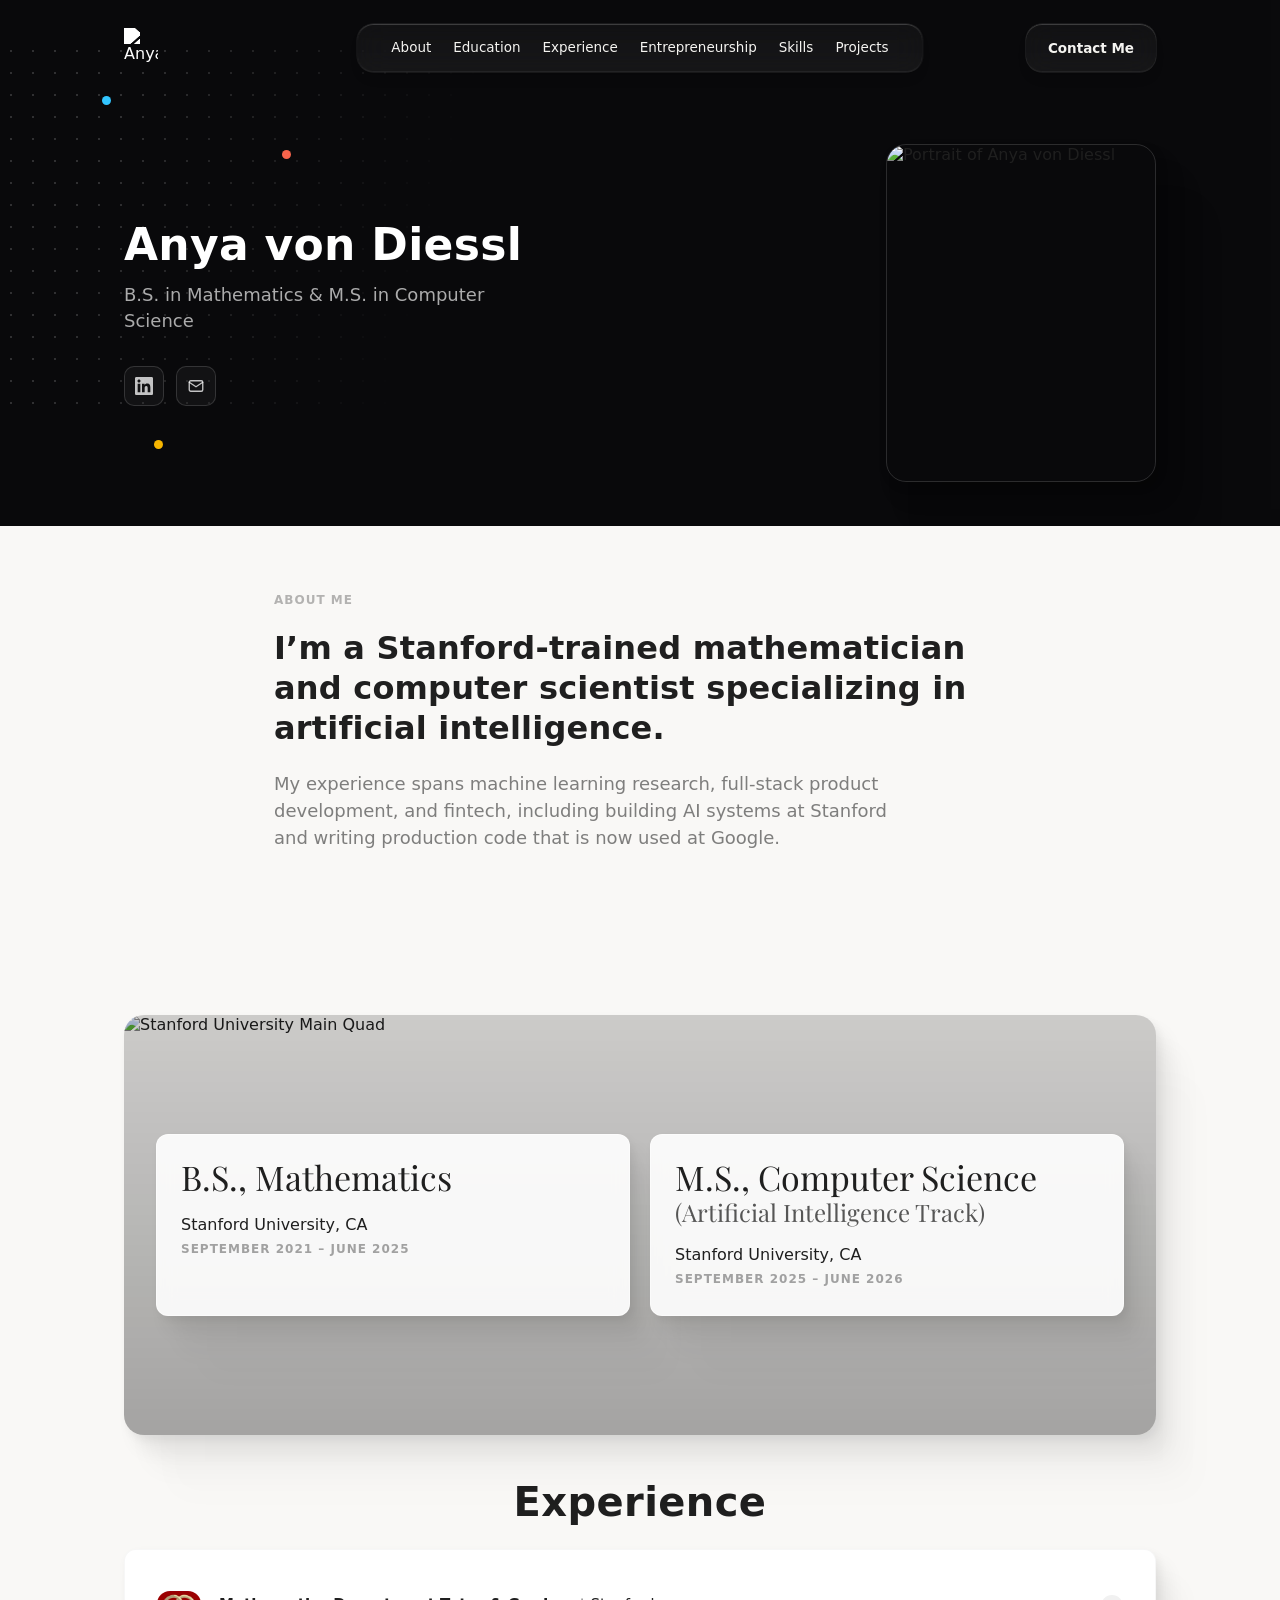
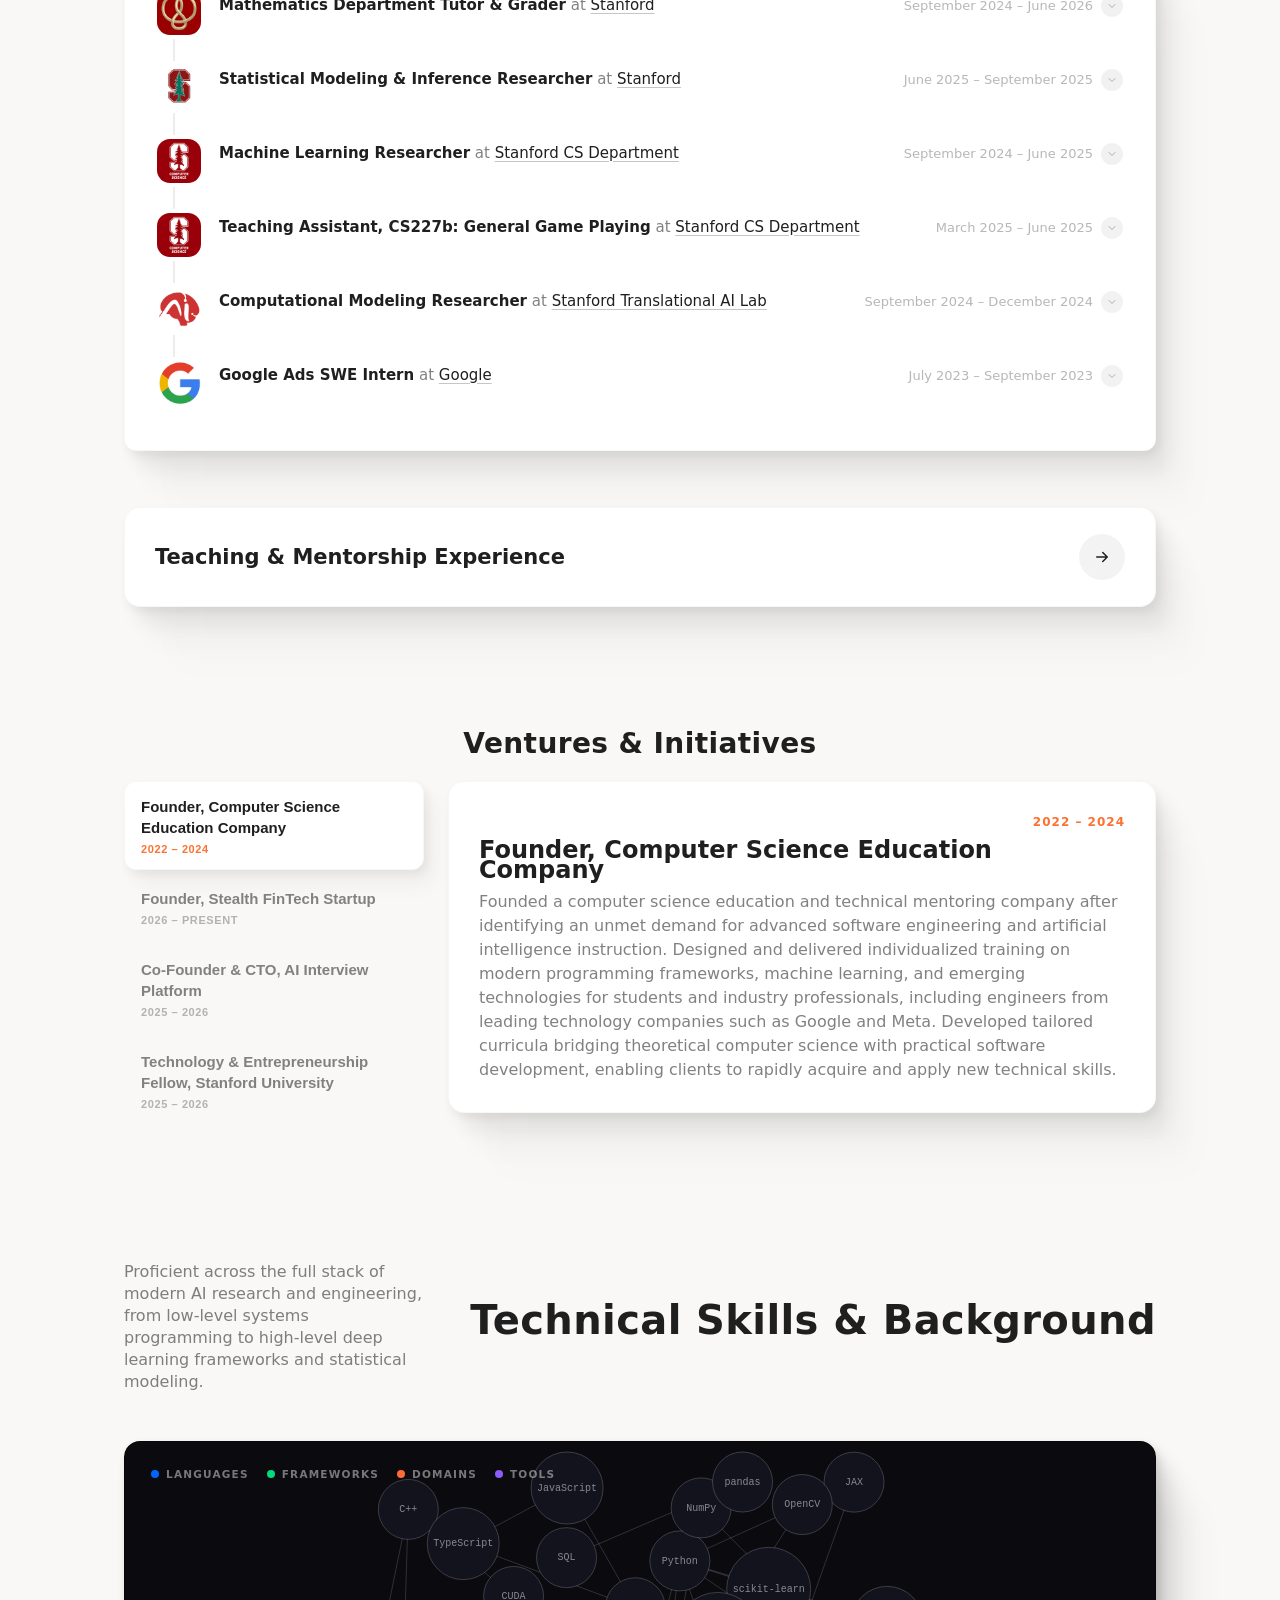
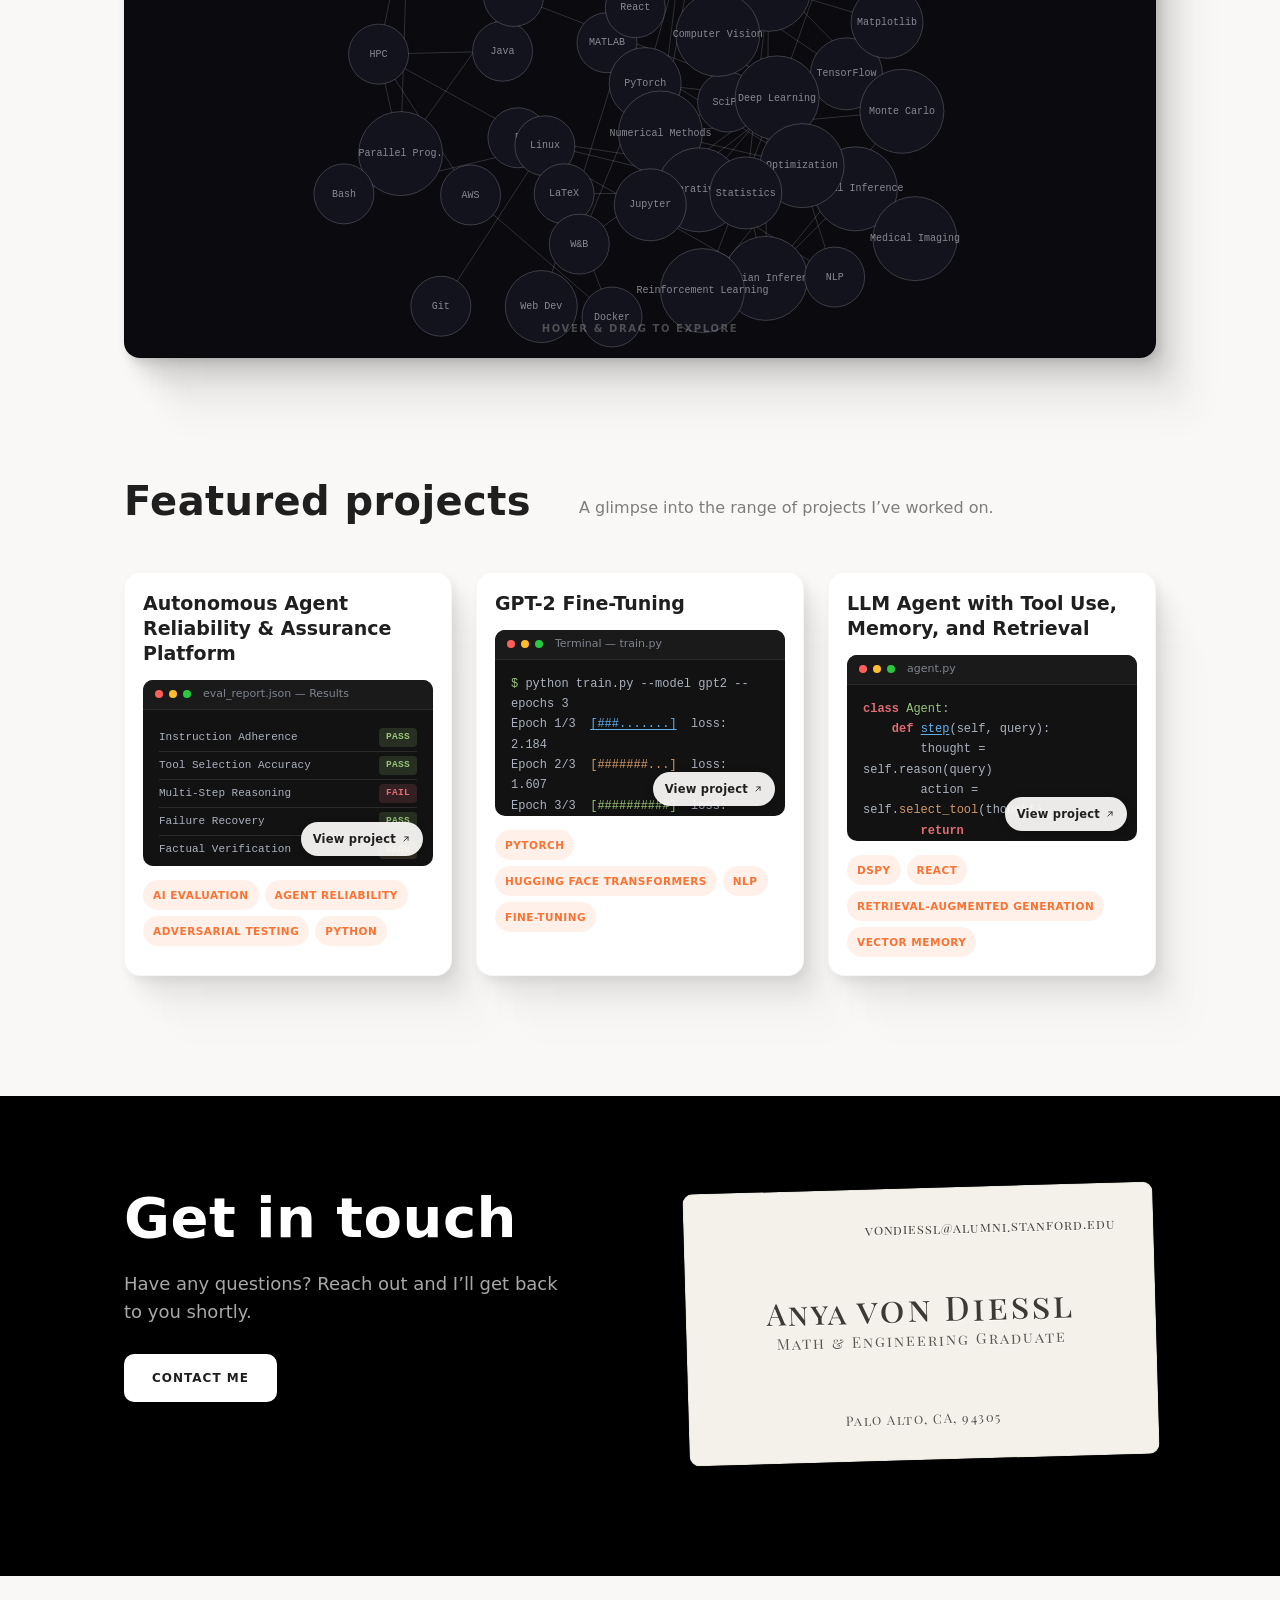
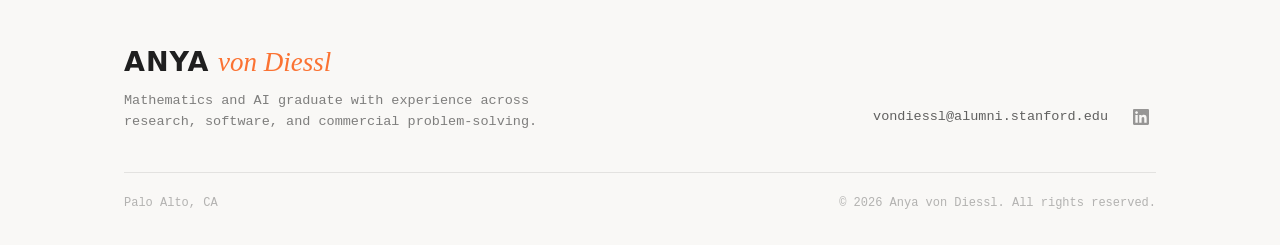
==== commit e100d216: "Add contact teaser below Featured Projects; lighten contact page Home page: new black box below Feat" ====
--- a/index.html
+++ b/index.html
@@ -408,6 +408,29 @@
 
   </main>
 
+  <!-- CONTACT TEASER -->
+  <section class="contact-teaser">
+    <div class="container contact-teaser-inner">
+      <div class="contact-teaser-left">
+        <h2 class="contact-teaser-title">Get in touch</h2>
+        <p class="contact-teaser-text">Have any questions? Reach out and I&rsquo;ll get back to you shortly.</p>
+        <a href="contact.html" class="contact-teaser-cta">Contact Me</a>
+      </div>
+      <div class="contact-teaser-right">
+        <div class="card bizcard">
+          <div class="bizcard-inner">
+            <a class="bc-email" href="mailto:vondiessl@alumni.stanford.edu">vondiessl@alumni.stanford.edu</a>
+            <div class="bc-center">
+              <h3 class="bc-name">Anya <span class="bc-sur">von Diessl</span></h3>
+              <p class="bc-role">Math &amp; Engineering Graduate</p>
+            </div>
+            <p class="bc-location">Palo Alto, CA, 94305</p>
+          </div>
+        </div>
+      </div>
+    </div>
+  </section>
+
   <footer class="site-footer">
     <div class="footer-glow" aria-hidden="true"></div>
     <div class="container footer-inner">
--- a/styles.css
+++ b/styles.css
@@ -648,6 +648,59 @@
   -webkit-backdrop-filter: blur(10px);
   border: 1px solid rgba(255, 255, 255, 0.5);
 }
+
+/* ---------- Banner carousel (Teaching & Mentorship) ---------- */
+.banner-carousel {
+  position: relative;
+  height: 420px;
+  border-radius: 20px;
+  overflow: hidden;
+  box-shadow: 2.8px 4.2px 10px rgba(0, 0, 0, 0.06),
+    11px 16px 19px rgba(0, 0, 0, 0.06), 25px 35px 26px rgba(0, 0, 0, 0.03),
+    44px 63px 31px rgba(0, 0, 0, 0.01);
+}
+.banner-carousel-img {
+  position: absolute;
+  inset: 0;
+  width: 100%;
+  height: 100%;
+  object-fit: cover;
+  display: block;
+  opacity: 0;
+  transition: opacity 0.6s ease;
+}
+.banner-carousel-img.active {
+  opacity: 1;
+}
+.banner-carousel-dots {
+  position: absolute;
+  left: 50%;
+  bottom: 14px;
+  z-index: 1;
+  display: flex;
+  gap: 8px;
+  padding: 6px 10px;
+  background: rgba(0, 0, 0, 0.35);
+  border-radius: 999px;
+  transform: translateX(-50%);
+}
+.banner-carousel-dot {
+  width: 8px;
+  height: 8px;
+  padding: 0;
+  border: 0;
+  border-radius: 50%;
+  background: rgba(255, 255, 255, 0.45);
+  cursor: pointer;
+  transition: background 0.18s ease, transform 0.18s ease;
+}
+.banner-carousel-dot:hover {
+  background: rgba(255, 255, 255, 0.7);
+}
+.banner-carousel-dot.active {
+  background: #fff;
+  transform: scale(1.2);
+}
 .hero-ascii-bg {
   position: absolute;
   inset: 0;
@@ -1111,6 +1164,9 @@
 }
 .project-back:hover {
   color: var(--ink);
+}
+.contact-back {
+  margin-left: 48px;
 }
 .project-title {
   font-size: 40px;
@@ -2006,7 +2062,7 @@
 .tl-track::before {
   content: "";
   position: absolute;
-  left: 11px;
+  left: 16px;
   top: 26px;
   bottom: 26px;
   width: 1.5px;
@@ -2015,8 +2071,8 @@
 .tl-row {
   position: relative;
   display: grid;
-  grid-template-columns: 30px 1fr auto;
-  column-gap: 16px;
+  grid-template-columns: 44px 1fr auto;
+  column-gap: 18px;
   row-gap: 5px;
   align-items: start;
   padding: 15px 0;
@@ -2026,9 +2082,9 @@
   grid-row: 1;
   position: relative;
   z-index: 1;
-  width: 30px;
-  height: 30px;
-  border-radius: 9px;
+  width: 44px;
+  height: 44px;
+  border-radius: 13px;
   overflow: hidden;
   display: flex;
   align-items: center;
@@ -2223,11 +2279,10 @@
   margin-top: 22px;
 }
 
-/* ---------- Get in touch (navy contact section) ---------- */
+/* ---------- Get in touch (contact page form) ---------- */
 .contact-section {
-  background: #000;
-  margin-top: 120px;
-  padding: 92px 0 116px;
+  margin-top: 0;
+  padding: 24px 0 100px;
 }
 .contact-inner {
   display: grid;
@@ -2241,13 +2296,13 @@
   font-weight: 700;
   line-height: 60px;
   letter-spacing: 0.5px;
-  color: #fff;
+  color: var(--ink);
   margin: 0 0 22px;
 }
 .contact-text {
   font-size: 18px;
   line-height: 28px;
-  color: rgba(255, 255, 255, 0.66);
+  color: var(--body);
   max-width: 440px;
   margin: 0;
 }
@@ -2261,14 +2316,14 @@
   gap: 14px;
 }
 .cf-field {
-  background: rgba(255, 255, 255, 0.06);
-  border: 1px solid rgba(255, 255, 255, 0.16);
+  background: rgba(31, 31, 31, 0.03);
+  border: 1px solid rgba(31, 31, 31, 0.12);
   border-radius: 12px;
   transition: border-color 0.15s ease, background 0.15s ease;
 }
 .cf-field:focus-within {
-  border-color: rgba(255, 255, 255, 0.4);
-  background: rgba(255, 255, 255, 0.09);
+  border-color: rgba(31, 31, 31, 0.35);
+  background: rgba(31, 31, 31, 0.05);
 }
 .cf-field input,
 .cf-field textarea {
@@ -2279,7 +2334,7 @@
   padding: 16px 18px;
   font-family: inherit;
   font-size: 16px;
-  color: #fff;
+  color: var(--ink);
   resize: vertical;
 }
 .cf-field textarea {
@@ -2287,7 +2342,55 @@
 }
 .cf-field input::placeholder,
 .cf-field textarea::placeholder {
-  color: rgba(255, 255, 255, 0.4);
+  color: var(--muted);
+}
+
+/* ---------- Contact teaser (home page, below Projects) ---------- */
+.contact-teaser {
+  background: #000;
+  margin-top: 120px;
+  padding: 92px 0 116px;
+}
+.contact-teaser-inner {
+  display: grid;
+  grid-template-columns: 1fr 1fr;
+  gap: 56px;
+  align-items: start;
+}
+.contact-teaser-title {
+  font-family: "Oswald", "Verlag Condensed", var(--font);
+  font-size: 56px;
+  font-weight: 700;
+  line-height: 60px;
+  letter-spacing: 0.5px;
+  color: #fff;
+  margin: 0 0 22px;
+}
+.contact-teaser-text {
+  font-size: 18px;
+  line-height: 28px;
+  color: rgba(255, 255, 255, 0.66);
+  max-width: 440px;
+  margin: 0 0 28px;
+}
+.contact-teaser-cta {
+  display: inline-flex;
+  align-items: center;
+  justify-content: center;
+  background: #fff;
+  color: var(--ink);
+  font-family: inherit;
+  font-size: 12px;
+  font-weight: 600;
+  text-transform: uppercase;
+  letter-spacing: 1px;
+  padding: 14px 28px;
+  border-radius: 10px;
+  transition: transform 0.15s ease, opacity 0.15s ease;
+}
+.contact-teaser-cta:hover {
+  transform: translateY(-1px);
+  opacity: 0.88;
 }
 .cf-submit {
   align-self: flex-start;
@@ -2563,6 +2666,9 @@
     min-height: 190px;
     display: grid;
   }
+  .banner-carousel {
+    height: 220px;
+  }
   .campus-photo-img,
   .campus-photo-scrim,
   .campus-edu {
@@ -2647,11 +2753,17 @@
     padding: 18px 18px 22px;
   }
   .tl-row {
-    grid-template-columns: 30px 1fr;
+    grid-template-columns: 36px 1fr;
     row-gap: 4px;
   }
   .tl-logo {
     grid-row: 1;
+    width: 36px;
+    height: 36px;
+    border-radius: 11px;
+  }
+  .tl-track::before {
+    left: 13px;
   }
   .tl-line {
     grid-column: 2;
@@ -2673,15 +2785,18 @@
   .block {
     margin-top: 80px;
   }
-  .contact-inner {
+  .contact-inner,
+  .contact-teaser-inner {
     grid-template-columns: 1fr;
     gap: 36px;
   }
-  .contact-title {
+  .contact-title,
+  .contact-teaser-title {
     font-size: 40px;
     line-height: 44px;
   }
-  .contact-text {
+  .contact-text,
+  .contact-teaser-text {
     font-size: 16px;
     line-height: 24px;
   }
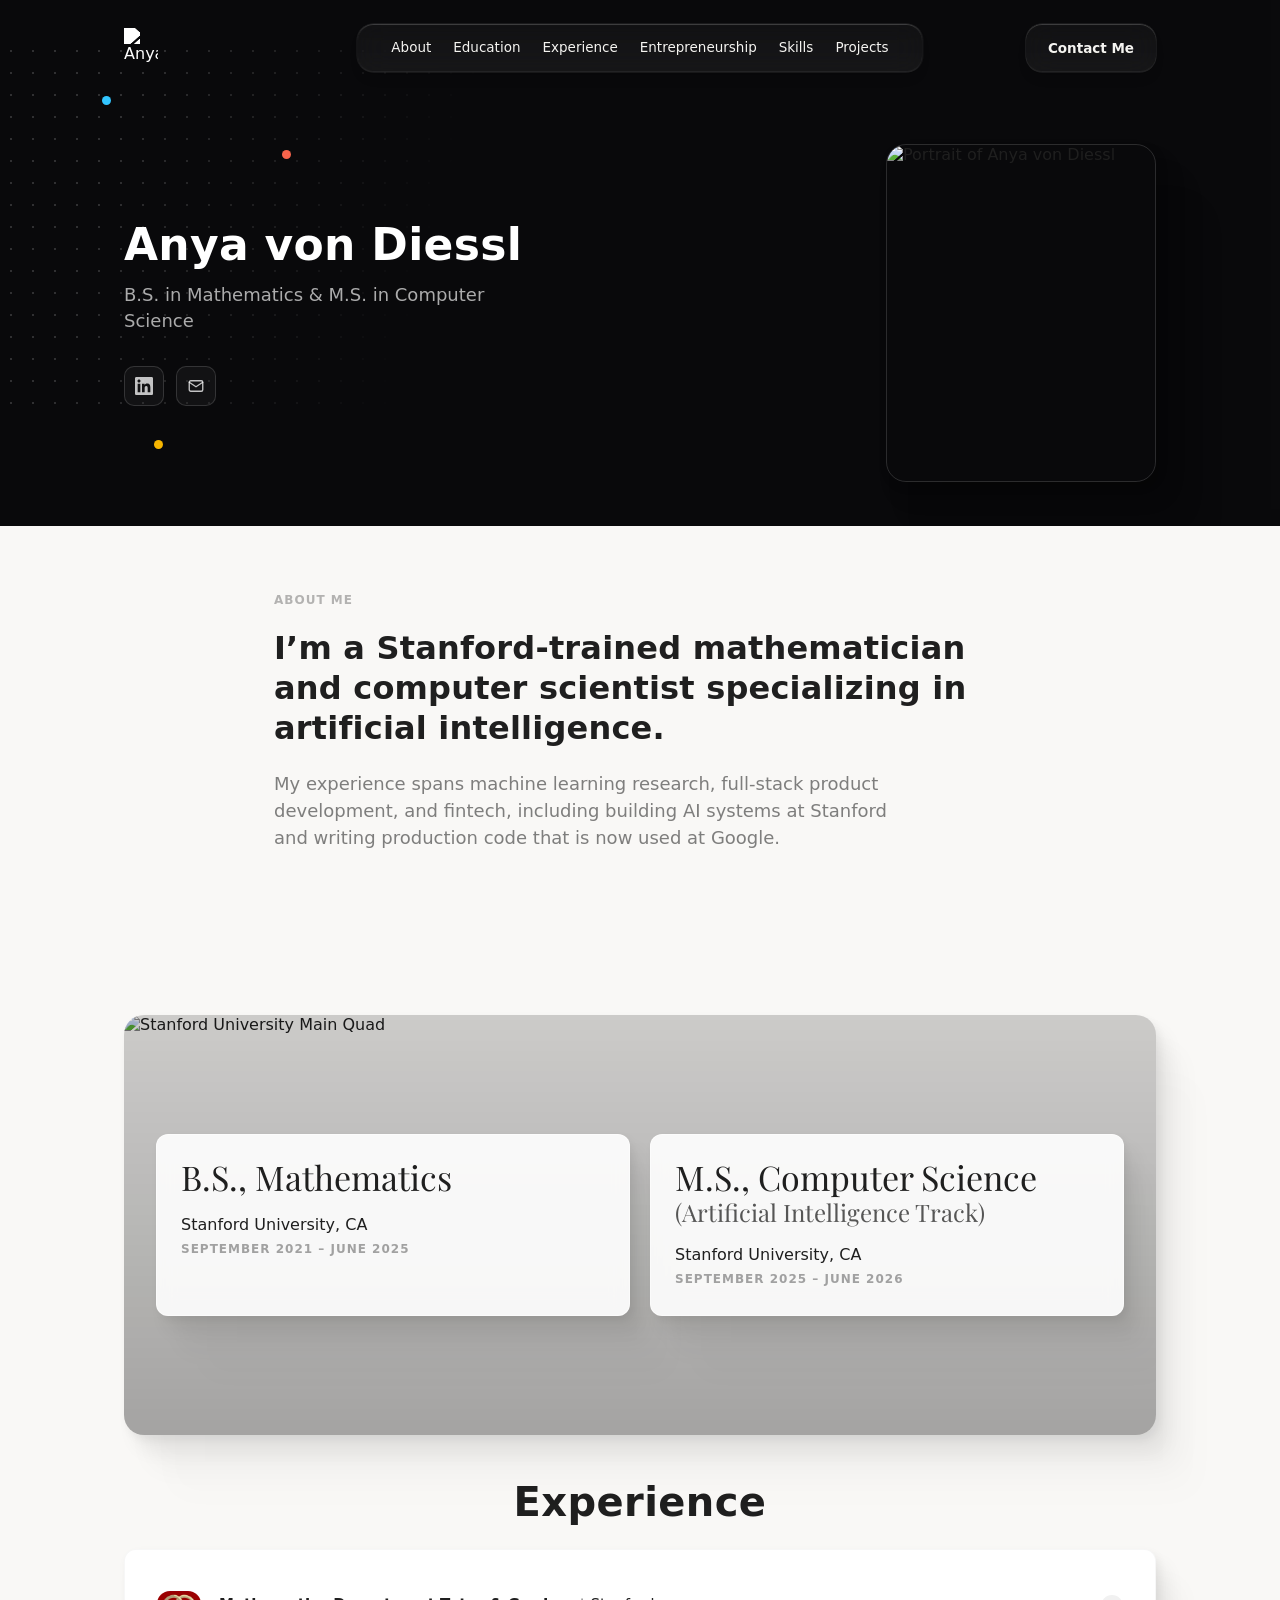
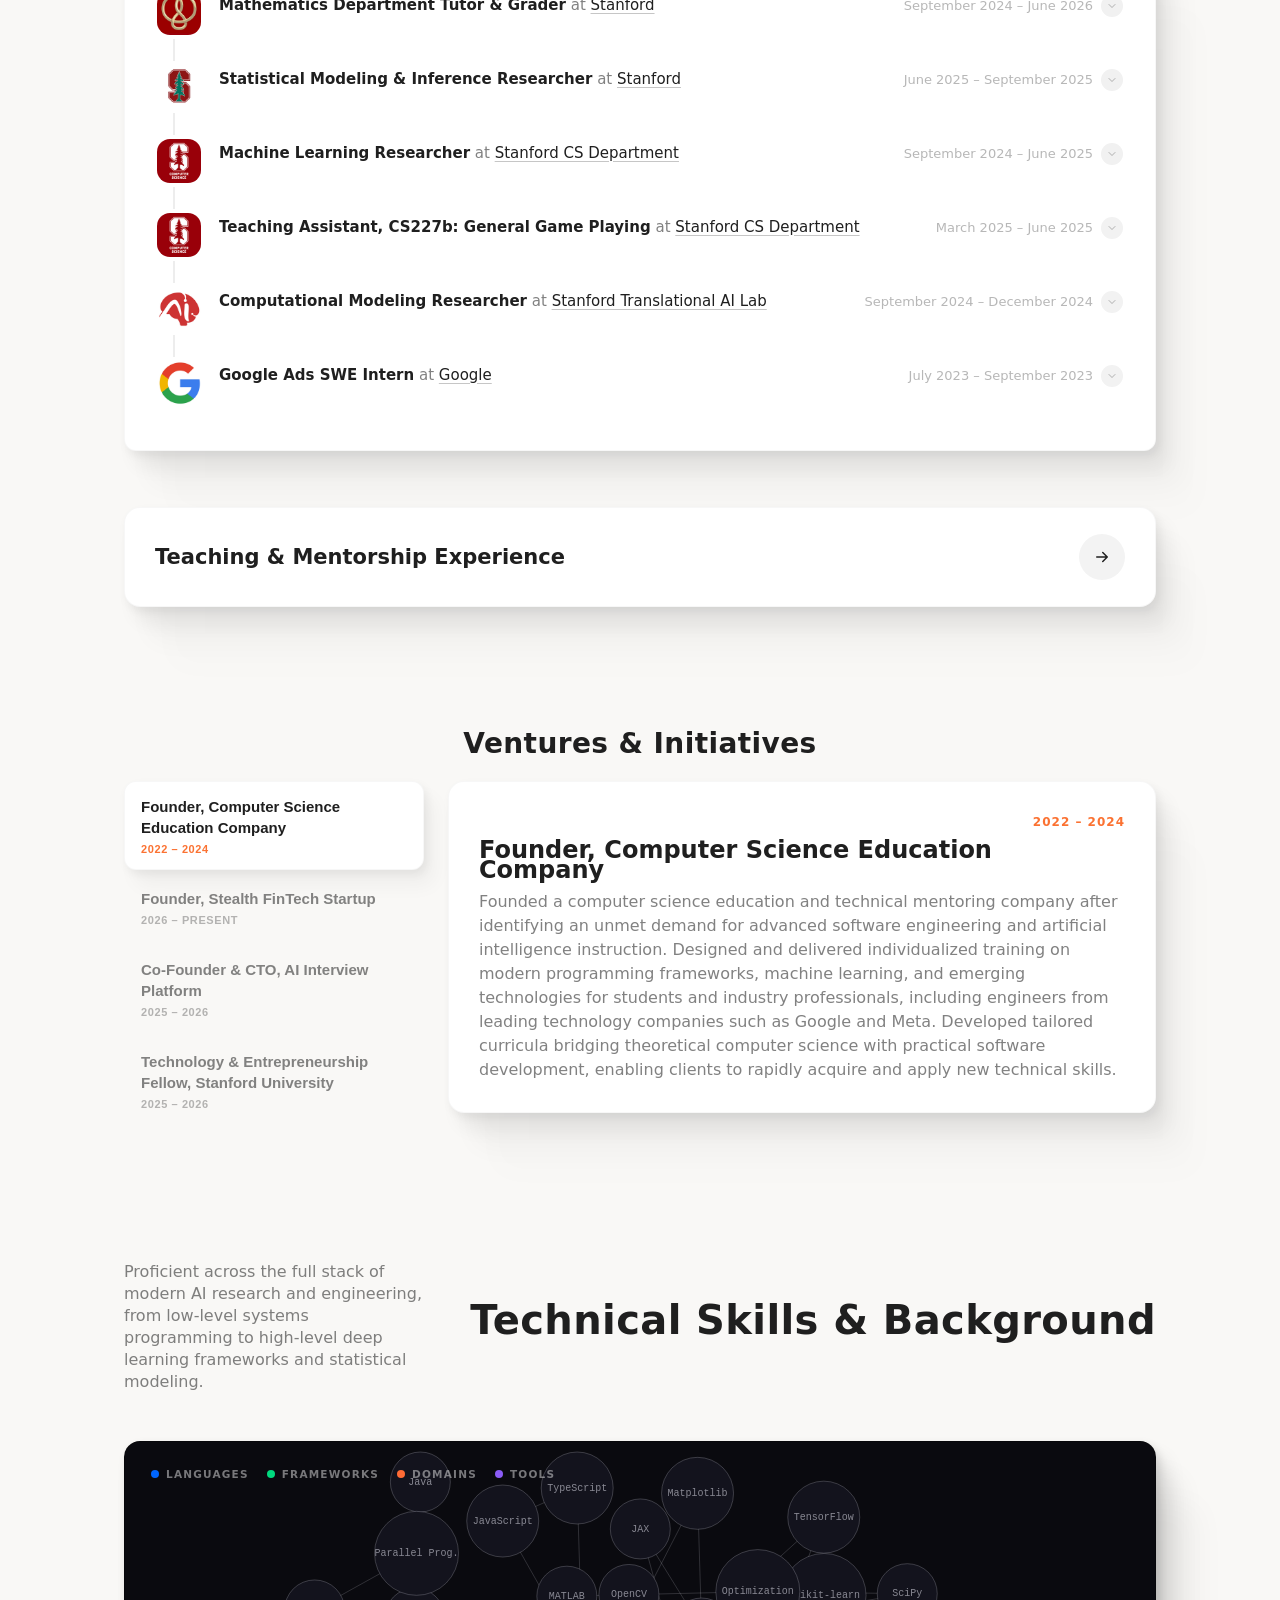
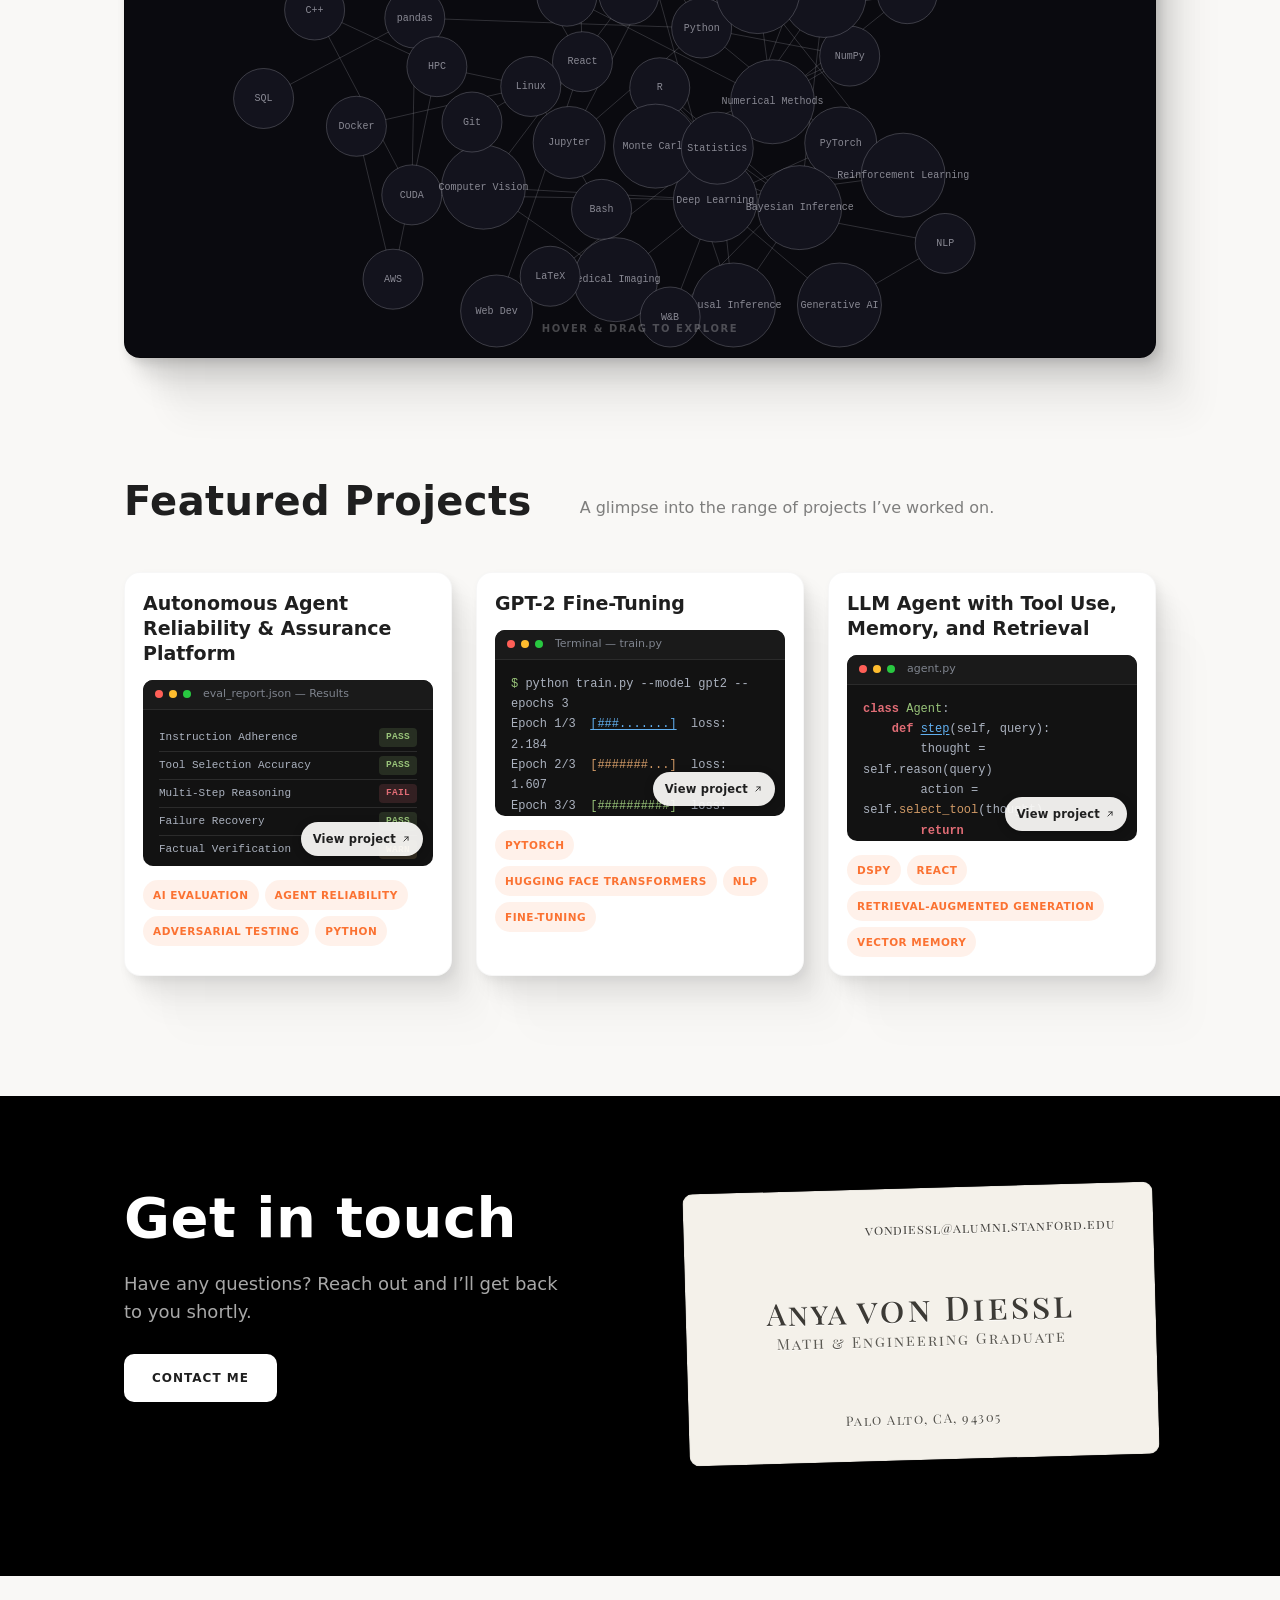
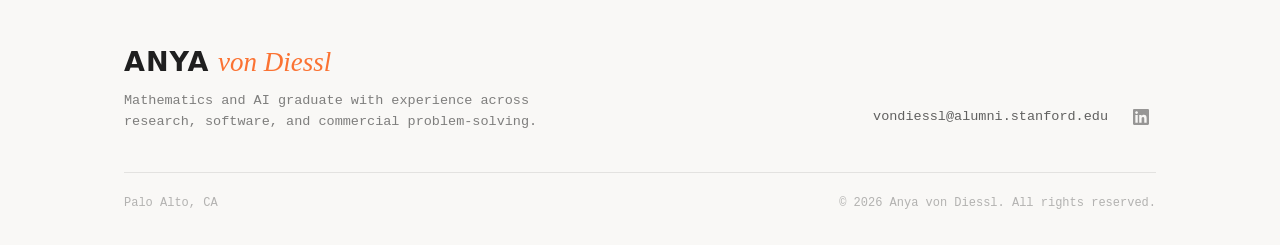
==== commit d814967d: "Polish Teaching & Mentorship page; capitalize Featured Projects Home: capitalize 'Featured Projects'" ====
--- a/index.html
+++ b/index.html
@@ -321,7 +321,7 @@
     <!-- PROJECTS -->
     <section class="block container" id="projects">
       <div class="edu-header-row">
-        <h2 class="edu-title edu-title-left">Featured projects</h2>
+        <h2 class="edu-title edu-title-left">Featured Projects</h2>
         <p class="body-text edu-header-fill">A glimpse into the range of projects I&rsquo;ve worked on.</p>
       </div>
 
--- a/styles.css
+++ b/styles.css
@@ -1176,6 +1176,10 @@
   color: var(--ink);
   margin: 0 0 20px;
 }
+.project-title.center {
+  margin-inline: auto;
+  text-align: center;
+}
 .project-meta {
   display: flex;
   flex-wrap: wrap;
@@ -1198,6 +1202,10 @@
   color: var(--body);
   max-width: 720px;
   margin-top: 64px;
+}
+.project-full-desc.center {
+  margin-inline: auto;
+  text-align: center;
 }
 
 /* ---------- Project detail pages: wide breakout ---------- */
@@ -1877,9 +1885,12 @@
 }
 .oc-panel {
   display: none;
+  position: relative;
 }
 .oc-panel.active {
-  display: block;
+  display: flex;
+  align-items: flex-start;
+  gap: 22px;
   animation: ocFadeIn 0.2s ease;
 }
 @keyframes ocFadeIn {
@@ -1892,16 +1903,18 @@
     transform: none;
   }
 }
-.oc-panel-head {
-  display: flex;
-  align-items: center;
-  gap: 12px;
-  margin-bottom: 8px;
+.oc-date {
+  position: absolute;
+  top: 2px;
+  right: 0;
+  font-size: 13px;
+  color: var(--muted);
+  white-space: nowrap;
 }
 .oc-logo {
-  width: 30px;
-  height: 30px;
-  border-radius: 9px;
+  width: 64px;
+  height: 64px;
+  border-radius: 18px;
   overflow: hidden;
   flex: none;
   box-shadow: 0 0 0 4px #fff;
@@ -1912,6 +1925,9 @@
   height: 100%;
   object-fit: cover;
 }
+.oc-panel-body {
+  min-width: 0;
+}
 .oc-role {
   margin: 0;
   font-family: "Playfair Display", Georgia, serif;
@@ -1920,7 +1936,7 @@
   color: var(--ink);
 }
 .oc-meta {
-  margin: 0 0 18px;
+  margin: 4px 0 12px;
   font-size: 12px;
   font-weight: 600;
   letter-spacing: 1px;
@@ -2822,6 +2838,19 @@
   .oc-card {
     padding: 26px 22px 28px;
   }
+  .oc-panel.active {
+    flex-direction: column;
+    gap: 14px;
+  }
+  .oc-date {
+    position: static;
+    display: block;
+    text-align: right;
+  }
+  .oc-logo {
+    width: 52px;
+    height: 52px;
+  }
   .skills-graph {
     aspect-ratio: 16 / 9;
   }
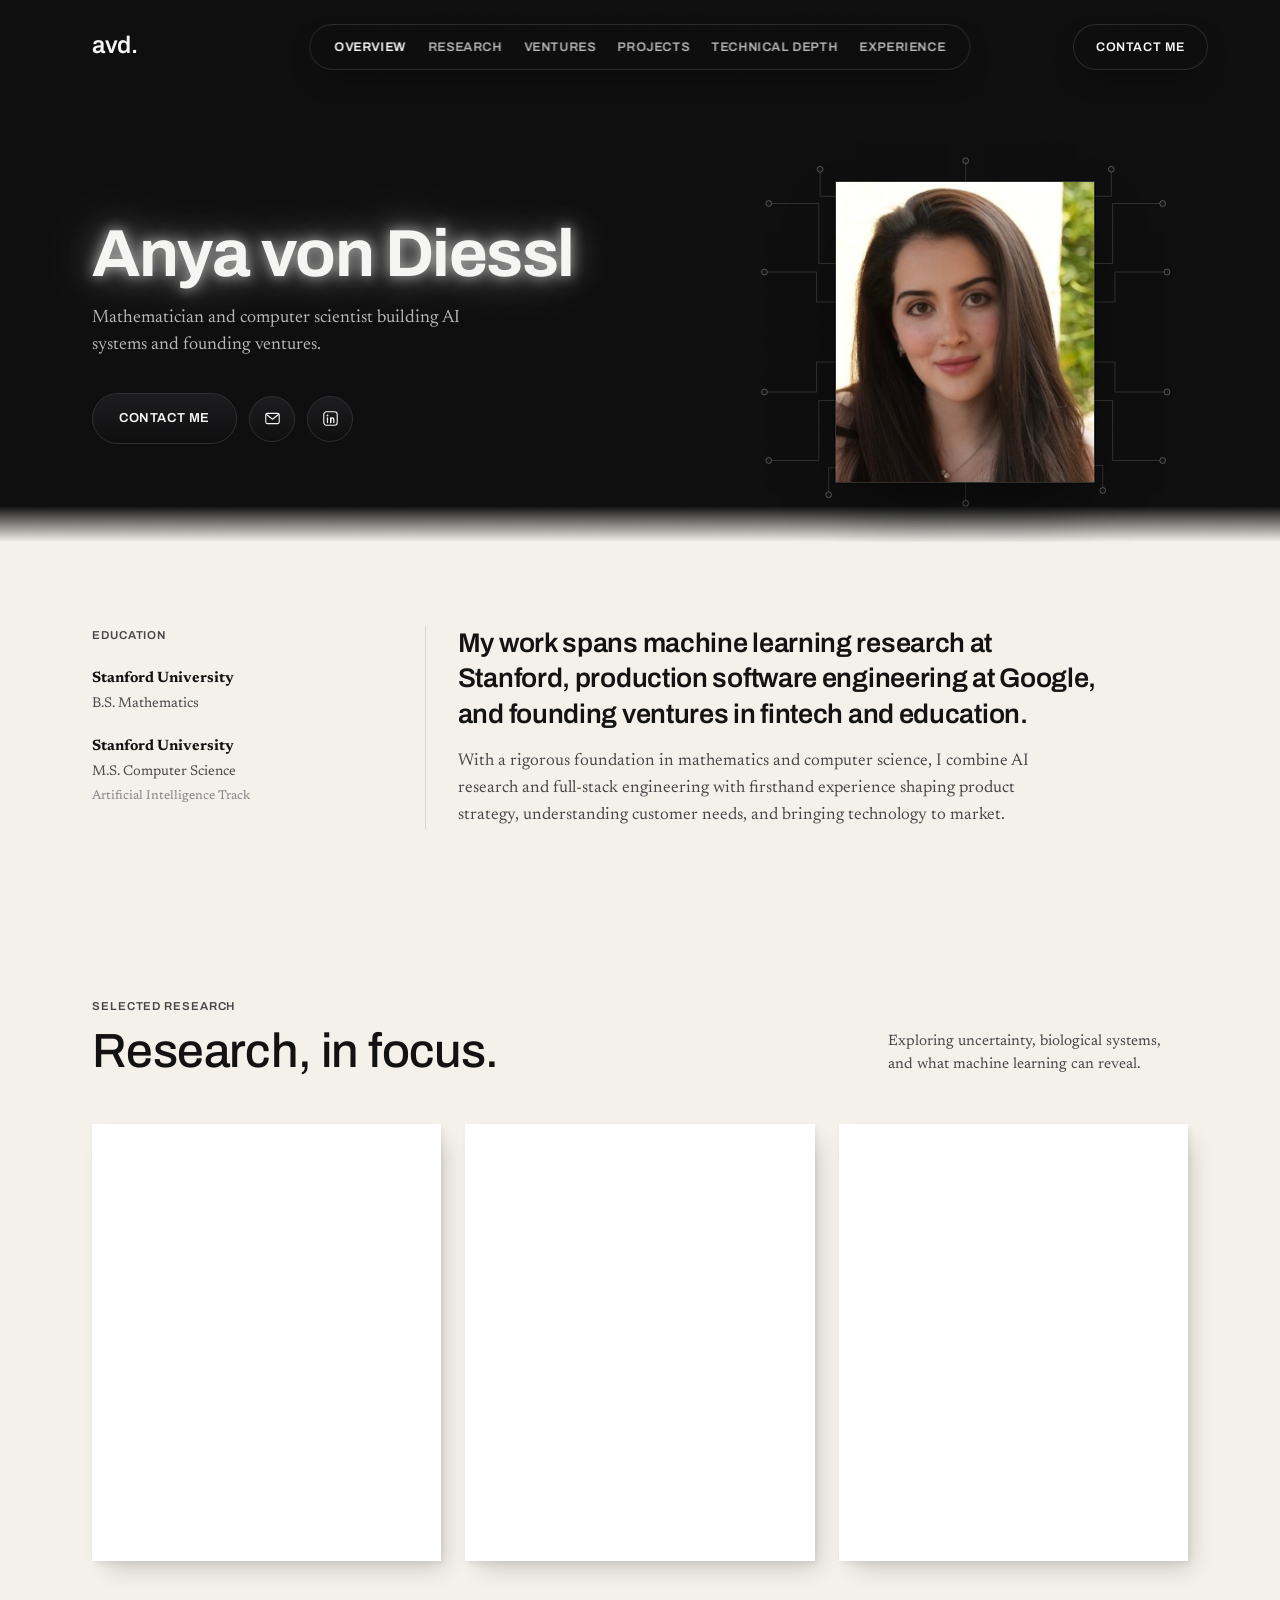
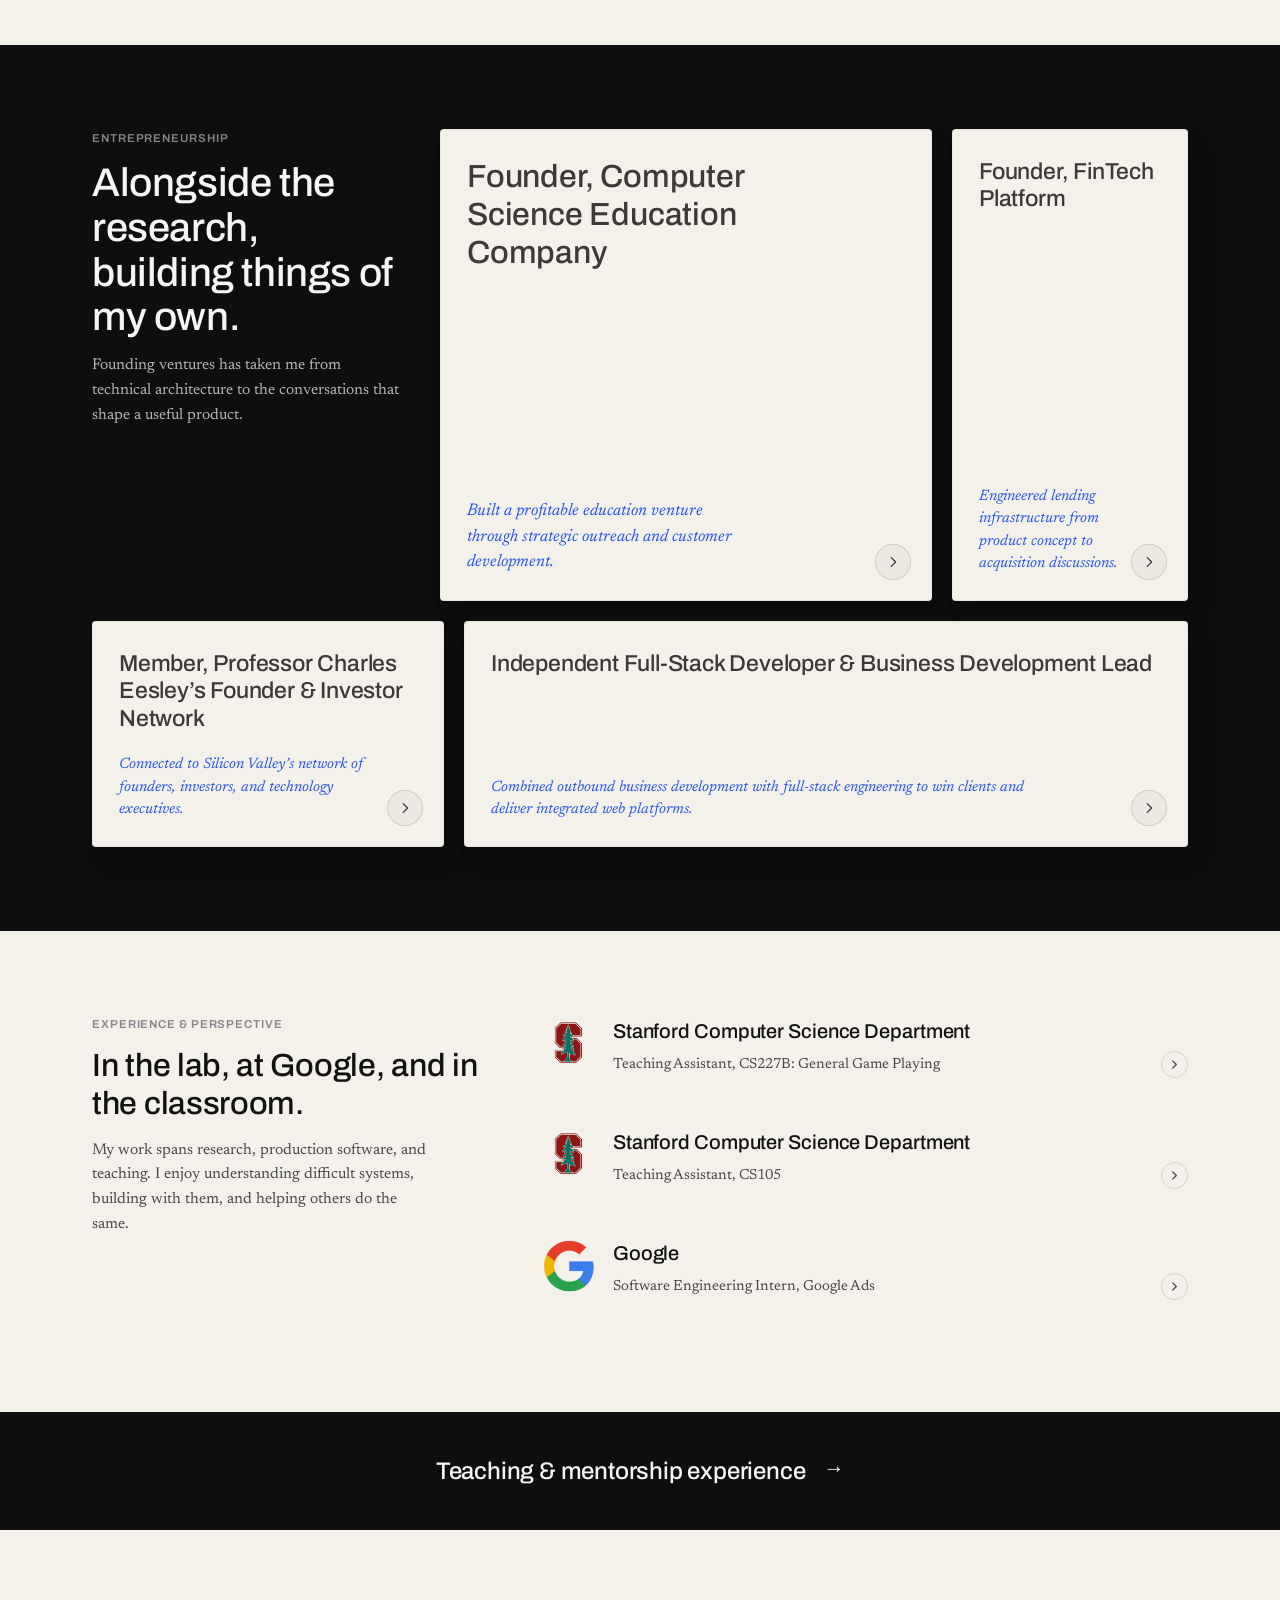
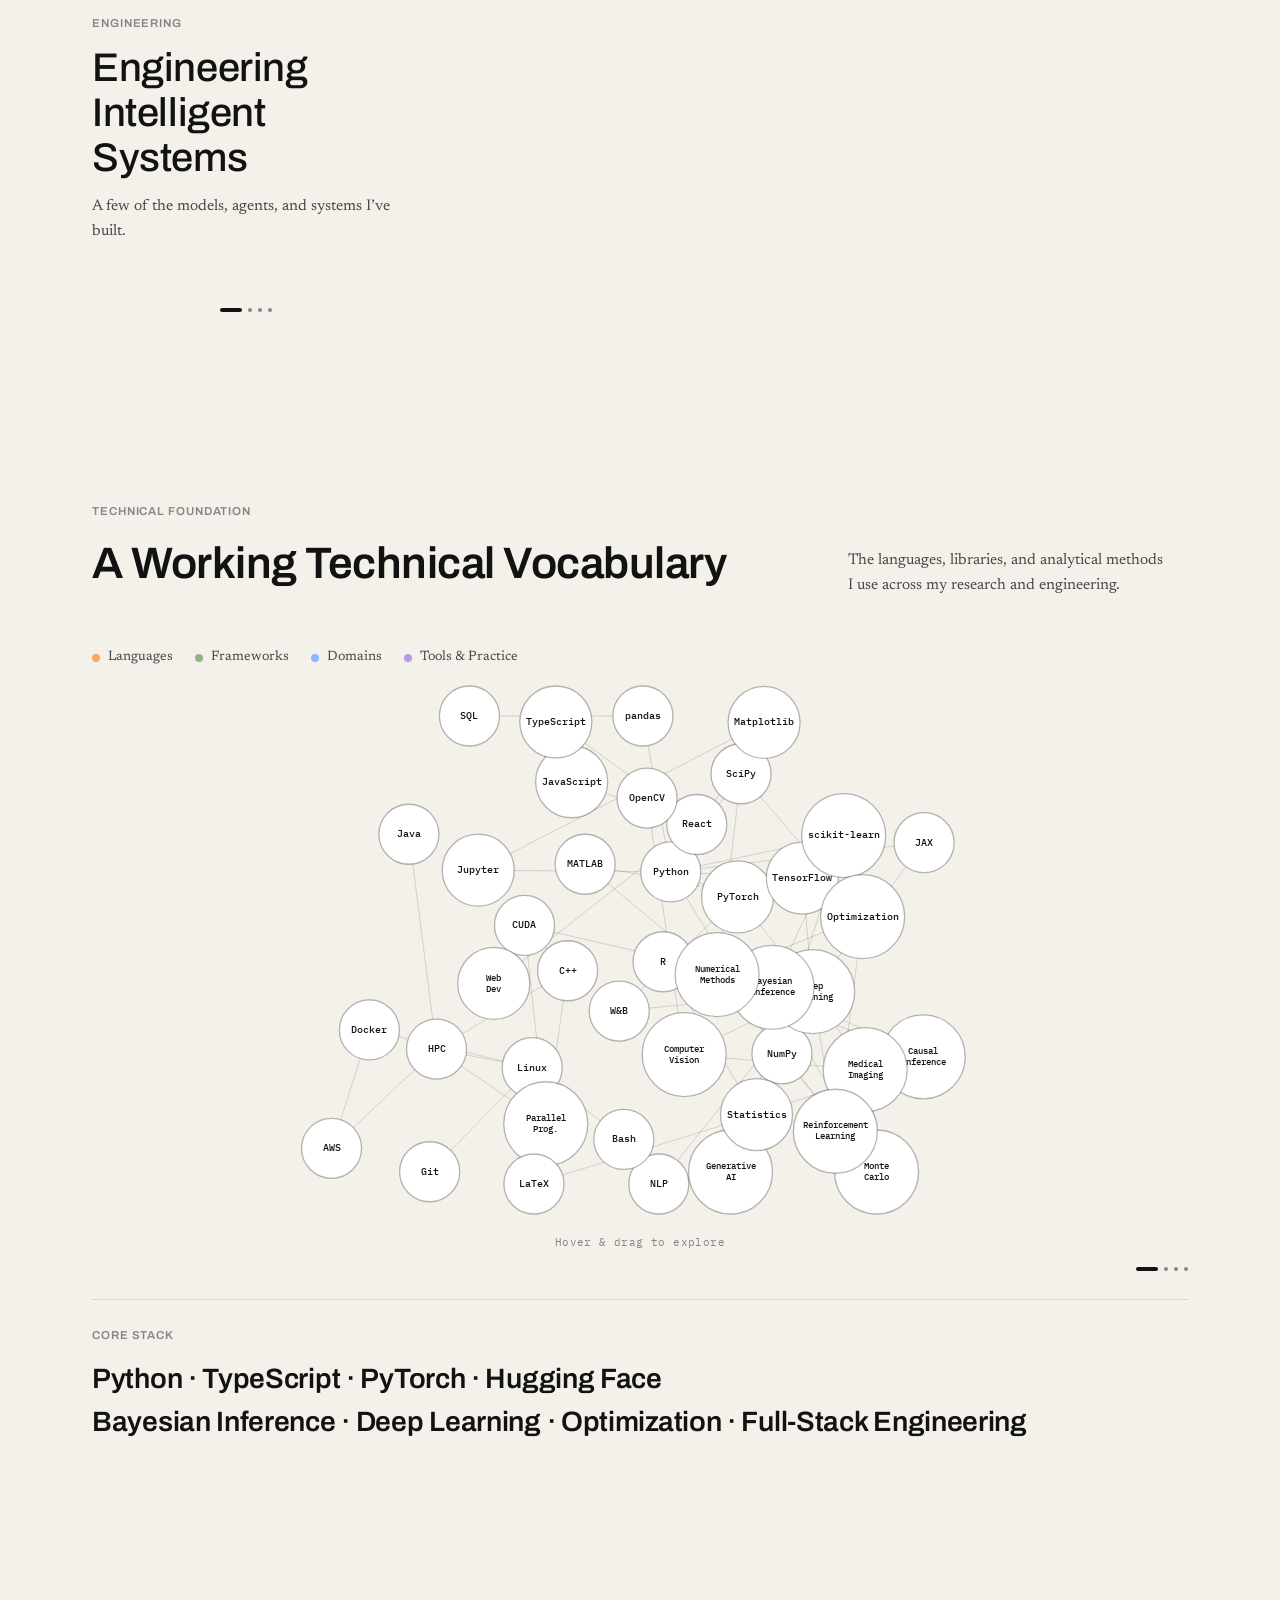
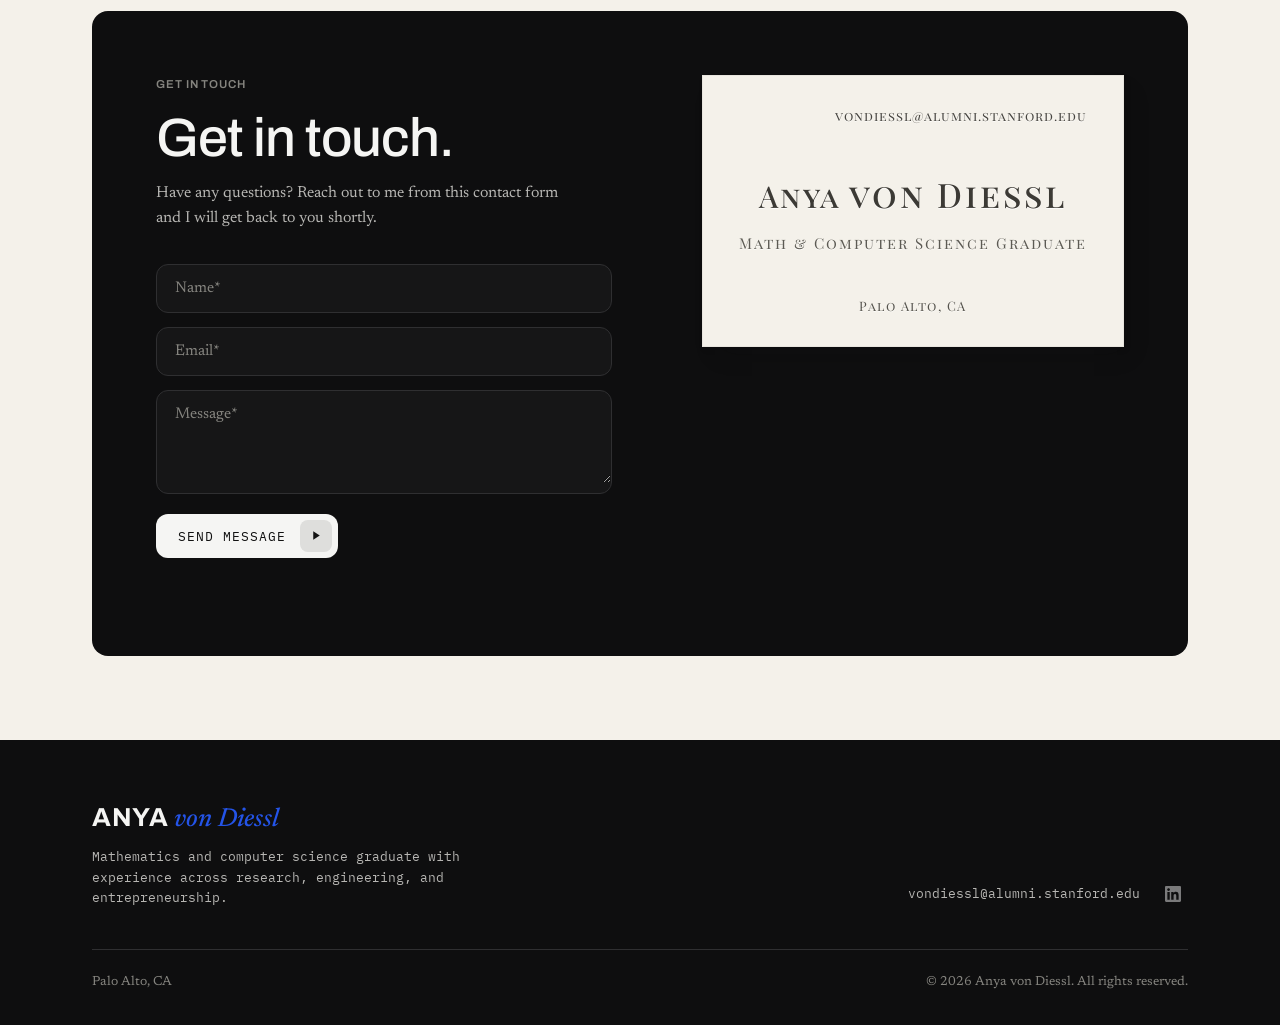
==== commit 284fb1d5: "Replace live site with the new portfolio redesign Moves the new-portfolio/ redesign up to the repo r" ====
--- a/index.html
+++ b/index.html
@@ -11,445 +11,1009 @@
   <meta property="og:title" content="Anya von Diessl" />
   <meta property="og:description" content="Stanford-trained mathematician and computer scientist specializing in AI, with experience across machine learning research, full-stack engineering, and fintech." />
   <meta property="og:url" content="https://www.anyavondiessl.com/" />
-  <meta property="og:image" content="https://www.anyavondiessl.com/images/headshot.png" />
+  <meta property="og:image" content="https://www.anyavondiessl.com/images/cropped_headshot.jpeg" />
   <meta name="twitter:card" content="summary_large_image" />
   <meta name="twitter:title" content="Anya von Diessl" />
   <meta name="twitter:description" content="Stanford-trained mathematician and computer scientist specializing in AI, with experience across machine learning research, full-stack engineering, and fintech." />
-  <meta name="twitter:image" content="https://www.anyavondiessl.com/images/headshot.png" />
-  <meta name="theme-color" content="#164a68" />
+  <meta name="twitter:image" content="https://www.anyavondiessl.com/images/cropped_headshot.jpeg" />
+  <meta name="theme-color" content="#0e0e0f" />
   <link rel="icon" href="favicon.ico" sizes="32x32" />
   <link rel="icon" type="image/svg+xml" href="favicon.svg" />
   <link rel="apple-touch-icon" href="apple-touch-icon.png" />
   <link rel="manifest" href="site.webmanifest" />
   <link rel="preconnect" href="https://fonts.googleapis.com" />
   <link rel="preconnect" href="https://fonts.gstatic.com" crossorigin />
-  <link href="https://fonts.googleapis.com/css2?family=Inter:wght@400;500;600;700&family=Oswald:wght@500;600;700&family=Playfair+Display:wght@400;500&display=swap" rel="stylesheet" />
+  <link href="https://fonts.googleapis.com/css2?family=Archivo:wght@500;600;700;800&family=Newsreader:ital,wght@0,400;0,500;1,400&family=IBM+Plex+Mono:wght@400;500&family=Playfair+Display:wght@400;500;600;700&display=swap" rel="stylesheet" />
   <link rel="stylesheet" href="styles.css" />
 </head>
 <body>
-  <!-- Signature logo, fixed far-left, aligned with content start -->
-  <a href="#" class="brand" aria-label="Home">
-    <img src="AnyaSignature.png" alt="Anya von Diessl signature" width="320" height="320" decoding="async" />
+
+  <div id="grain" aria-hidden="true"></div>
+
+  <!-- ================= TOP: nav + hero + intro strip + degree band ================= -->
+  <div class="top">
+    <div class="wrap">
+      <header class="site-header">
+        <span class="wordmark">avd.</span>
+        <nav class="nav">
+          <a href="#overview" class="active">Overview</a>
+          <a href="#research">Research</a>
+          <a href="#ventures">Ventures</a>
+          <a href="#projects">Projects</a>
+          <a href="#skills">Technical Depth</a>
+          <a href="#about">Experience</a>
+        </nav>
+        <a href="#contact" class="nav-contact">Contact Me</a>
+        <button type="button" class="hamburger" id="hamburger" aria-label="Open menu" aria-expanded="false" aria-controls="mobile-menu">
+          <span class="hamburger-box" aria-hidden="true"><span></span><span></span><span></span></span>
+        </button>
+      </header>
+
+      <div class="mobile-menu" id="mobile-menu" aria-hidden="true">
+        <nav aria-label="Primary (mobile)">
+          <a href="#overview">Overview</a>
+          <a href="#research">Research</a>
+          <a href="#ventures">Ventures</a>
+          <a href="#projects">Projects</a>
+          <a href="#skills">Technical Depth</a>
+          <a href="#about">Experience</a>
+          <a href="#contact">Contact</a>
+        </nav>
+      </div>
+
+      <!-- HERO: photo right, name + one line anchored bottom-left -->
+      <section class="hero" id="overview">
+        <div class="hero-photo-col">
+          <div class="hero-circuit" aria-hidden="true">
+            <svg viewBox="0 0 520 440" xmlns="http://www.w3.org/2000/svg">
+            <path class="circuit-trace" pathLength="100" d="M 200,100 L 200,61.5 L 90,61.5 L 90,30" fill="none" />
+            <circle class="circuit-pin" cx="200" cy="100" r="2.2" />
+            <circle class="circuit-node" cx="90" cy="30" r="3.4" />
+            <g mask="url(#circuit-mask-0)"><circle class="circuit-signal circuit-signal-0" cx="0" cy="0" r="6" fill="url(#circuit-grad-blue-0)" /></g>
+            <path class="circuit-trace" pathLength="100" d="M 260,100 L 260,56.0 L 260,56.0 L 260,20" fill="none" />
+            <circle class="circuit-pin" cx="260" cy="100" r="2.2" />
+            <circle class="circuit-node" cx="260" cy="20" r="3.4" />
+            <g mask="url(#circuit-mask-1)"><circle class="circuit-signal circuit-signal-1" cx="0" cy="0" r="6" fill="url(#circuit-grad-yellow-1)" /></g>
+            <path class="circuit-trace" pathLength="100" d="M 320,100 L 320,61.5 L 430,61.5 L 430,30" fill="none" />
+            <circle class="circuit-pin" cx="320" cy="100" r="2.2" />
+            <circle class="circuit-node" cx="430" cy="30" r="3.4" />
+            <g mask="url(#circuit-mask-2)"><circle class="circuit-signal circuit-signal-2" cx="0" cy="0" r="6" fill="url(#circuit-grad-pinkish-2)" /></g>
+            <path class="circuit-trace" pathLength="100" d="M 200,340 L 200,378.5 L 100,378.5 L 100,410" fill="none" />
+            <circle class="circuit-pin" cx="200" cy="340" r="2.2" />
+            <circle class="circuit-node" cx="100" cy="410" r="3.4" />
+            <g mask="url(#circuit-mask-3)"><circle class="circuit-signal circuit-signal-3" cx="0" cy="0" r="6" fill="url(#circuit-grad-white-3)" /></g>
+            <path class="circuit-trace" pathLength="100" d="M 260,340 L 260,384.0 L 260,384.0 L 260,420" fill="none" />
+            <circle class="circuit-pin" cx="260" cy="340" r="2.2" />
+            <circle class="circuit-node" cx="260" cy="420" r="3.4" />
+            <g mask="url(#circuit-mask-4)"><circle class="circuit-signal circuit-signal-4" cx="0" cy="0" r="6" fill="url(#circuit-grad-green-4)" /></g>
+            <path class="circuit-trace" pathLength="100" d="M 320,340 L 320,375.75 L 420,375.75 L 420,405" fill="none" />
+            <circle class="circuit-pin" cx="320" cy="340" r="2.2" />
+            <circle class="circuit-node" cx="420" cy="405" r="3.4" />
+            <g mask="url(#circuit-mask-5)"><circle class="circuit-signal circuit-signal-5" cx="0" cy="0" r="6" fill="url(#circuit-grad-orange-5)" /></g>
+            <path class="circuit-trace" pathLength="100" d="M 160,140 L 88.5,140 L 88.5,70 L 30,70" fill="none" />
+            <circle class="circuit-pin" cx="160" cy="140" r="2.2" />
+            <circle class="circuit-node" cx="30" cy="70" r="3.4" />
+            <g mask="url(#circuit-mask-6)"><circle class="circuit-signal circuit-signal-6" cx="0" cy="0" r="6" fill="url(#circuit-grad-cyan-6)" /></g>
+            <path class="circuit-trace" pathLength="100" d="M 160,185 L 85.75,185 L 85.75,150 L 25,150" fill="none" />
+            <circle class="circuit-pin" cx="160" cy="185" r="2.2" />
+            <circle class="circuit-node" cx="25" cy="150" r="3.4" />
+            <g mask="url(#circuit-mask-7)"><circle class="circuit-signal circuit-signal-7" cx="0" cy="0" r="6" fill="url(#circuit-grad-rose-7)" /></g>
+            <path class="circuit-trace" pathLength="100" d="M 160,255 L 85.75,255 L 85.75,290 L 25,290" fill="none" />
+            <circle class="circuit-pin" cx="160" cy="255" r="2.2" />
+            <circle class="circuit-node" cx="25" cy="290" r="3.4" />
+            <g mask="url(#circuit-mask-8)"><circle class="circuit-signal circuit-signal-8" cx="0" cy="0" r="6" fill="url(#circuit-grad-blue-0)" /></g>
+            <path class="circuit-trace" pathLength="100" d="M 160,300 L 88.5,300 L 88.5,370 L 30,370" fill="none" />
+            <circle class="circuit-pin" cx="160" cy="300" r="2.2" />
+            <circle class="circuit-node" cx="30" cy="370" r="3.4" />
+            <g mask="url(#circuit-mask-9)"><circle class="circuit-signal circuit-signal-9" cx="0" cy="0" r="6" fill="url(#circuit-grad-yellow-1)" /></g>
+            <path class="circuit-trace" pathLength="100" d="M 360,140 L 431.5,140 L 431.5,70 L 490,70" fill="none" />
+            <circle class="circuit-pin" cx="360" cy="140" r="2.2" />
+            <circle class="circuit-node" cx="490" cy="70" r="3.4" />
+            <g mask="url(#circuit-mask-10)"><circle class="circuit-signal circuit-signal-10" cx="0" cy="0" r="6" fill="url(#circuit-grad-pinkish-2)" /></g>
+            <path class="circuit-trace" pathLength="100" d="M 360,185 L 434.25,185 L 434.25,150 L 495,150" fill="none" />
+            <circle class="circuit-pin" cx="360" cy="185" r="2.2" />
+            <circle class="circuit-node" cx="495" cy="150" r="3.4" />
+            <g mask="url(#circuit-mask-11)"><circle class="circuit-signal circuit-signal-11" cx="0" cy="0" r="6" fill="url(#circuit-grad-white-3)" /></g>
+            <path class="circuit-trace" pathLength="100" d="M 360,255 L 434.25,255 L 434.25,290 L 495,290" fill="none" />
+            <circle class="circuit-pin" cx="360" cy="255" r="2.2" />
+            <circle class="circuit-node" cx="495" cy="290" r="3.4" />
+            <g mask="url(#circuit-mask-12)"><circle class="circuit-signal circuit-signal-12" cx="0" cy="0" r="6" fill="url(#circuit-grad-green-4)" /></g>
+            <path class="circuit-trace" pathLength="100" d="M 360,300 L 431.5,300 L 431.5,370 L 490,370" fill="none" />
+            <circle class="circuit-pin" cx="360" cy="300" r="2.2" />
+            <circle class="circuit-node" cx="490" cy="370" r="3.4" />
+            <g mask="url(#circuit-mask-13)"><circle class="circuit-signal circuit-signal-13" cx="0" cy="0" r="6" fill="url(#circuit-grad-orange-5)" /></g>
+            <defs>
+              <mask id="circuit-mask-0"><path d="M 200,100 L 200,61.5 L 90,61.5 L 90,30" stroke-width="4" stroke="white" fill="none" /></mask>
+              <mask id="circuit-mask-1"><path d="M 260,100 L 260,56.0 L 260,56.0 L 260,20" stroke-width="4" stroke="white" fill="none" /></mask>
+              <mask id="circuit-mask-2"><path d="M 320,100 L 320,61.5 L 430,61.5 L 430,30" stroke-width="4" stroke="white" fill="none" /></mask>
+              <mask id="circuit-mask-3"><path d="M 200,340 L 200,378.5 L 100,378.5 L 100,410" stroke-width="4" stroke="white" fill="none" /></mask>
+              <mask id="circuit-mask-4"><path d="M 260,340 L 260,384.0 L 260,384.0 L 260,420" stroke-width="4" stroke="white" fill="none" /></mask>
+              <mask id="circuit-mask-5"><path d="M 320,340 L 320,375.75 L 420,375.75 L 420,405" stroke-width="4" stroke="white" fill="none" /></mask>
+              <mask id="circuit-mask-6"><path d="M 160,140 L 88.5,140 L 88.5,70 L 30,70" stroke-width="4" stroke="white" fill="none" /></mask>
+              <mask id="circuit-mask-7"><path d="M 160,185 L 85.75,185 L 85.75,150 L 25,150" stroke-width="4" stroke="white" fill="none" /></mask>
+              <mask id="circuit-mask-8"><path d="M 160,255 L 85.75,255 L 85.75,290 L 25,290" stroke-width="4" stroke="white" fill="none" /></mask>
+              <mask id="circuit-mask-9"><path d="M 160,300 L 88.5,300 L 88.5,370 L 30,370" stroke-width="4" stroke="white" fill="none" /></mask>
+              <mask id="circuit-mask-10"><path d="M 360,140 L 431.5,140 L 431.5,70 L 490,70" stroke-width="4" stroke="white" fill="none" /></mask>
+              <mask id="circuit-mask-11"><path d="M 360,185 L 434.25,185 L 434.25,150 L 495,150" stroke-width="4" stroke="white" fill="none" /></mask>
+              <mask id="circuit-mask-12"><path d="M 360,255 L 434.25,255 L 434.25,290 L 495,290" stroke-width="4" stroke="white" fill="none" /></mask>
+              <mask id="circuit-mask-13"><path d="M 360,300 L 431.5,300 L 431.5,370 L 490,370" stroke-width="4" stroke="white" fill="none" /></mask>
+              <radialGradient id="circuit-grad-blue-0" fx="1"><stop offset="0%" stop-color="#00E8ED" /><stop offset="50%" stop-color="#0088FF" /><stop offset="100%" stop-color="transparent" /></radialGradient>
+              <radialGradient id="circuit-grad-yellow-1" fx="1"><stop offset="0%" stop-color="#FFD800" /><stop offset="50%" stop-color="#FFD800" /><stop offset="100%" stop-color="transparent" /></radialGradient>
+              <radialGradient id="circuit-grad-pinkish-2" fx="1"><stop offset="0%" stop-color="#830CD1" /><stop offset="50%" stop-color="#FF008B" /><stop offset="100%" stop-color="transparent" /></radialGradient>
+              <radialGradient id="circuit-grad-white-3" fx="1"><stop offset="0%" stop-color="#FFFFFF" /><stop offset="100%" stop-color="transparent" /></radialGradient>
+              <radialGradient id="circuit-grad-green-4" fx="1"><stop offset="0%" stop-color="#22c55e" /><stop offset="100%" stop-color="transparent" /></radialGradient>
+              <radialGradient id="circuit-grad-orange-5" fx="1"><stop offset="0%" stop-color="#f97316" /><stop offset="100%" stop-color="transparent" /></radialGradient>
+              <radialGradient id="circuit-grad-cyan-6" fx="1"><stop offset="0%" stop-color="#06b6d4" /><stop offset="100%" stop-color="transparent" /></radialGradient>
+              <radialGradient id="circuit-grad-rose-7" fx="1"><stop offset="0%" stop-color="#f43f5e" /><stop offset="100%" stop-color="transparent" /></radialGradient>
+            </defs>
+            </svg>
+          </div>
+          <figure class="hero-photo">
+            <img src="images/cropped_headshot.jpeg" alt="Portrait of Anya von Diessl" />
+          </figure>
+        </div>
+        <div class="hero-text">
+          <h1>Anya von Diessl</h1>
+          <p class="copy">Mathematician and computer scientist building AI systems and founding ventures.</p>
+          <div class="hero-actions">
+            <a href="#contact" class="btn-pill magnetic">Contact Me</a>
+            <a href="mailto:vondiessl@alumni.stanford.edu" class="btn-icon magnetic" aria-label="Email Anya">
+              <svg viewBox="0 0 24 24" fill="none" xmlns="http://www.w3.org/2000/svg" aria-hidden="true">
+                <rect x="3.5" y="5.5" width="17" height="13" rx="2" stroke="currentColor" stroke-width="1.4" />
+                <path d="M4.5 7 12 13 19.5 7" stroke="currentColor" stroke-width="1.4" stroke-linecap="round" stroke-linejoin="round" />
+              </svg>
+            </a>
+            <a href="https://www.linkedin.com/in/anya-von-diessl/" target="_blank" rel="noopener noreferrer" class="btn-icon magnetic" aria-label="LinkedIn">
+              <svg viewBox="0 0 24 24" fill="none" xmlns="http://www.w3.org/2000/svg" aria-hidden="true">
+                <rect x="3.5" y="3.5" width="17" height="17" rx="3.5" stroke="currentColor" stroke-width="1.4" />
+                <circle cx="8.2" cy="8.2" r="1.15" fill="currentColor" />
+                <path d="M8.2 11.2v6" stroke="currentColor" stroke-width="1.6" stroke-linecap="round" />
+                <path d="M12.2 17.2v-3.6c0-1.3.9-2.3 2.1-2.3s1.9 1 1.9 2.3v3.6" stroke="currentColor" stroke-width="1.6" stroke-linecap="round" stroke-linejoin="round" />
+                <path d="M12.2 11.2v6" stroke="currentColor" stroke-width="1.6" stroke-linecap="round" />
+              </svg>
+            </a>
+          </div>
+        </div>
+      </section>
+    </div>
+  </div>
+
+  <!-- ================= EDUCATION ================= -->
+  <section class="section education-section">
+    <div class="wrap">
+      <div class="education-layout">
+        <div class="education-intro">
+          <p class="label">Education</p>
+          <div class="degree-list">
+            <div class="degree-entry">
+              <p class="degree-school">Stanford University</p>
+              <p class="degree-name">B.S. Mathematics</p>
+            </div>
+            <div class="degree-entry">
+              <p class="degree-school">Stanford University</p>
+              <p class="degree-name">M.S. Computer Science</p>
+              <p class="degree-concentration">Artificial Intelligence Track</p>
+            </div>
+          </div>
+        </div>
+        <div class="education-divider" aria-hidden="true"></div>
+        <div class="education-body">
+          <p class="education-headline">My work spans machine learning research at Stanford, production software engineering at Google, and founding ventures in fintech and education.</p>
+          <p class="education-bio">With a rigorous foundation in mathematics and computer science, I combine AI research and full-stack engineering with firsthand experience shaping product strategy, understanding customer needs, and bringing technology to market.</p>
+        </div>
+      </div>
+    </div>
+  </section>
+
+  <!-- ================= RESEARCH ================= -->
+  <section class="section" id="research">
+    <div class="wrap">
+      <div class="section-heading">
+        <div>
+          <p class="label">Selected Research</p>
+          <h2>Research, in focus.</h2>
+        </div>
+        <p class="aside">Exploring uncertainty, biological systems, and what machine learning can reveal.</p>
+      </div>
+
+      <div class="research-grid">
+        <div class="research-card research-card-orange flip-card spotlight spotlight-tint">
+          <div class="flip-card-inner">
+            <div class="flip-card-face flip-card-front">
+              <div class="research-card-top">
+                <div class="research-card-header">
+                  <img src="images/jobicons/stanford.png" alt="" />
+                  <span>Stanford Translational AI Lab</span>
+                </div>
+                <h3>Uncertainty in medical AI</h3>
+                <p class="copy">Deep learning for medical imaging, with probabilistic inference to study uncertainty and identify meaningful biomarkers.</p>
+              </div>
+              <div class="research-card-media">
+                <svg viewBox="0 0 300 340" preserveAspectRatio="xMidYMid meet" fill="none" xmlns="http://www.w3.org/2000/svg" aria-hidden="true">
+<circle cx="108" cy="96" r="83" fill="#FFD8B0" fill-opacity="0.27" />
+                  <path d="M 125.49,94.65 Q 126.17,96.00 126.13,97.45 Q 126.10,98.91 124.96,100.09 Q 123.82,101.27 122.83,102.32 Q 121.83,103.37 120.78,104.28 Q 119.73,105.20 118.21,105.54 Q 116.68,105.88 115.52,106.43 Q 114.36,106.98 112.94,106.83 Q 111.53,106.67 110.37,106.94 Q 109.21,107.21 107.91,108.00 Q 106.62,108.79 105.29,108.50 Q 103.96,108.22 102.52,108.09 Q 101.07,107.96 99.56,107.65 Q 98.04,107.34 97.14,106.28 Q 96.24,105.22 95.61,104.07 Q 94.98,102.93 93.53,102.12 Q 92.07,101.31 91.87,99.97 Q 91.66,98.63 91.41,97.31 Q 91.16,96.00 91.28,94.67 Q 91.40,93.33 91.36,91.89 Q 91.31,90.44 92.60,89.46 Q 93.89,88.49 94.46,87.16 Q 95.02,85.83 96.56,85.28 Q 98.11,84.73 99.39,84.03 Q 100.67,83.34 102.14,83.05 Q 103.62,82.77 105.15,83.21 Q 106.67,83.66 107.94,84.19 Q 109.22,84.72 110.48,84.70 Q 111.74,84.68 113.04,84.87 Q 114.34,85.05 115.48,85.61 Q 116.63,86.17 117.77,86.81 Q 118.92,87.44 120.38,88.04 Q 121.84,88.63 122.49,89.79 Q 123.14,90.95 123.98,92.13 Q 124.81,93.30 125.49,94.65 Z" fill="none" stroke="#FFA45B" stroke-opacity="0.77" stroke-width="0.95" />
+                  <path d="M 136.36,93.76 Q 136.87,96.00 135.95,98.17 Q 135.04,100.35 133.96,102.32 Q 132.89,104.29 131.26,105.91 Q 129.64,107.52 127.61,108.65 Q 125.59,109.79 123.69,110.75 Q 121.80,111.71 119.90,112.50 Q 118.01,113.29 116.08,113.93 Q 114.14,114.56 112.05,114.37 Q 109.96,114.18 107.97,114.41 Q 105.99,114.65 103.94,114.56 Q 101.89,114.48 99.77,114.17 Q 97.66,113.86 95.28,113.53 Q 92.91,113.19 91.23,111.83 Q 89.55,110.47 88.36,108.78 Q 87.17,107.09 86.30,105.31 Q 85.43,103.52 84.01,101.80 Q 82.59,100.08 82.42,98.04 Q 82.25,96.00 82.22,93.93 Q 82.19,91.85 83.38,90.02 Q 84.57,88.19 85.17,86.18 Q 85.78,84.17 86.87,82.23 Q 87.96,80.29 90.12,79.20 Q 92.28,78.10 94.28,76.93 Q 96.28,75.77 98.94,76.20 Q 101.59,76.63 103.68,75.96 Q 105.77,75.29 107.85,76.71 Q 109.93,78.13 111.83,78.39 Q 113.74,78.65 115.29,79.69 Q 116.84,80.73 119.12,80.74 Q 121.39,80.75 123.22,81.69 Q 125.04,82.64 127.28,83.59 Q 129.52,84.54 131.14,86.15 Q 132.77,87.75 134.31,89.64 Q 135.84,91.52 136.36,93.76 Z" fill="none" stroke="#FFA45B" stroke-opacity="0.76" stroke-width="0.95" />
+                  <path d="M 144.36,93.16 Q 145.41,96.00 144.82,98.91 Q 144.22,101.82 142.41,104.34 Q 140.60,106.86 139.10,109.31 Q 137.61,111.77 134.41,112.99 Q 131.22,114.20 128.38,115.09 Q 125.54,115.98 122.89,116.55 Q 120.23,117.12 117.90,118.01 Q 115.58,118.90 113.04,119.05 Q 110.50,119.20 107.89,120.25 Q 105.27,121.29 102.45,121.30 Q 99.63,121.31 97.14,120.17 Q 94.66,119.03 92.13,118.00 Q 89.59,116.96 86.92,115.79 Q 84.24,114.62 82.71,112.45 Q 81.18,110.28 79.44,108.19 Q 77.70,106.10 76.55,103.67 Q 75.41,101.24 75.74,98.62 Q 76.07,96.00 76.02,93.42 Q 75.96,90.85 76.08,88.13 Q 76.20,85.41 77.94,83.16 Q 79.68,80.92 81.60,78.87 Q 83.53,76.82 85.51,74.73 Q 87.48,72.64 90.39,71.63 Q 93.30,70.62 96.29,70.13 Q 99.28,69.65 102.26,70.04 Q 105.24,70.43 107.91,71.30 Q 110.57,72.17 113.06,72.66 Q 115.56,73.15 117.99,73.85 Q 120.41,74.56 122.69,75.62 Q 124.96,76.68 127.10,78.02 Q 129.24,79.35 131.76,80.68 Q 134.29,82.00 136.67,83.83 Q 139.06,85.65 141.18,87.99 Q 143.30,90.32 144.36,93.16 Z" fill="none" stroke="#FFA45B" stroke-opacity="0.73" stroke-width="0.95" />
+                  <path d="M 150.48,92.66 Q 151.44,96.00 151.40,99.49 Q 151.36,102.97 148.92,105.89 Q 146.48,108.82 144.48,111.59 Q 142.48,114.36 139.09,116.04 Q 135.69,117.71 132.63,119.14 Q 129.57,120.56 126.54,121.67 Q 123.51,122.79 120.21,122.86 Q 116.91,122.94 114.04,124.18 Q 111.17,125.41 108.06,124.86 Q 104.95,124.31 101.62,124.82 Q 98.30,125.32 94.97,124.79 Q 91.64,124.25 88.66,122.83 Q 85.69,121.41 82.62,119.86 Q 79.55,118.30 77.37,115.89 Q 75.19,113.47 73.60,110.73 Q 72.00,107.99 70.70,105.10 Q 69.40,102.20 69.86,99.10 Q 70.32,96.00 70.05,92.93 Q 69.77,89.85 70.10,86.67 Q 70.42,83.48 72.58,80.89 Q 74.75,78.29 76.26,75.30 Q 77.77,72.30 81.18,70.82 Q 84.59,69.34 87.62,67.69 Q 90.65,66.04 94.38,66.07 Q 98.11,66.11 101.44,66.06 Q 104.77,66.02 107.92,66.75 Q 111.07,67.47 113.84,68.72 Q 116.61,69.97 119.62,70.35 Q 122.63,70.73 125.33,71.97 Q 128.02,73.20 131.16,74.29 Q 134.30,75.38 137.16,77.17 Q 140.03,78.95 142.77,81.22 Q 145.52,83.50 147.52,86.41 Q 149.51,89.33 150.48,92.66 Z" fill="none" stroke="#FFA45B" stroke-opacity="0.71" stroke-width="0.95" />
+                  <path d="M 157.31,92.14 Q 158.55,96.00 157.28,99.86 Q 156.01,103.72 155.17,107.58 Q 154.32,111.43 151.36,114.48 Q 148.41,117.52 144.46,119.51 Q 140.52,121.49 136.93,123.18 Q 133.35,124.87 129.54,125.75 Q 125.73,126.63 122.14,127.24 Q 118.54,127.86 115.01,128.06 Q 111.48,128.27 107.96,128.64 Q 104.44,129.00 100.76,129.02 Q 97.07,129.03 93.34,128.40 Q 89.60,127.78 85.51,127.02 Q 81.42,126.27 78.65,123.73 Q 75.88,121.18 73.24,118.55 Q 70.61,115.91 68.71,112.82 Q 66.81,109.72 65.21,106.43 Q 63.61,103.14 63.55,99.57 Q 63.49,96.00 63.60,92.44 Q 63.70,88.88 64.93,85.47 Q 66.16,82.06 67.78,78.75 Q 69.40,75.44 72.03,72.66 Q 74.67,69.87 77.78,67.50 Q 80.89,65.13 84.65,63.64 Q 88.40,62.15 92.23,61.03 Q 96.06,59.91 100.15,60.52 Q 104.24,61.14 107.87,62.38 Q 111.49,63.63 114.85,64.39 Q 118.20,65.16 121.15,66.68 Q 124.10,68.20 127.51,69.04 Q 130.92,69.89 134.14,71.44 Q 137.35,72.99 141.15,74.66 Q 144.95,76.32 147.44,79.18 Q 149.93,82.03 153.00,85.15 Q 156.06,88.27 157.31,92.14 Z" fill="none" stroke="#FFA45B" stroke-opacity="0.69" stroke-width="0.95" />
+                  <path d="M 162.24,91.83 Q 164.65,96.00 163.91,100.44 Q 163.18,104.87 160.57,108.76 Q 157.95,112.64 155.54,116.34 Q 153.12,120.03 148.61,122.16 Q 144.09,124.30 139.95,125.98 Q 135.80,127.65 131.55,128.50 Q 127.30,129.34 123.63,130.74 Q 119.96,132.14 115.91,131.96 Q 111.85,131.77 107.89,132.80 Q 103.92,133.83 99.83,133.45 Q 95.74,133.07 91.37,132.67 Q 87.00,132.28 83.16,130.47 Q 79.32,128.67 75.91,126.25 Q 72.50,123.83 68.78,121.35 Q 65.06,118.87 63.21,115.20 Q 61.36,111.54 60.64,107.63 Q 59.93,103.73 58.45,99.86 Q 56.98,96.00 57.28,91.95 Q 57.59,87.90 59.42,84.16 Q 61.25,80.43 63.25,76.83 Q 65.25,73.23 67.45,69.58 Q 69.65,65.93 73.67,63.70 Q 77.68,61.48 81.59,59.30 Q 85.50,57.13 90.19,56.75 Q 94.89,56.37 99.31,56.42 Q 103.74,56.47 107.88,57.57 Q 112.02,58.66 115.83,59.74 Q 119.64,60.82 123.23,62.16 Q 126.81,63.50 130.24,65.14 Q 133.67,66.77 137.37,68.42 Q 141.07,70.07 144.58,72.36 Q 148.10,74.65 151.36,77.56 Q 154.62,80.47 157.23,84.07 Q 159.84,87.67 162.24,91.83 Z" fill="none" stroke="#FFA45B" stroke-opacity="0.67" stroke-width="0.95" />
+                  <path d="M 167.71,91.28 Q 168.74,96.00 168.32,100.81 Q 167.89,105.63 165.35,109.95 Q 162.81,114.26 159.44,117.93 Q 156.07,121.59 151.59,124.13 Q 147.12,126.67 142.83,128.72 Q 138.53,130.77 133.85,131.67 Q 129.17,132.56 124.94,133.48 Q 120.70,134.40 116.54,135.53 Q 112.38,136.66 107.93,137.33 Q 103.47,138.00 98.71,138.23 Q 93.95,138.46 89.45,137.14 Q 84.95,135.81 80.03,134.63 Q 75.12,133.45 70.98,130.86 Q 66.85,128.26 63.60,124.82 Q 60.35,121.37 58.98,117.08 Q 57.61,112.79 55.96,108.71 Q 54.30,104.63 53.28,100.32 Q 52.25,96.00 52.45,91.55 Q 52.65,87.10 54.70,83.01 Q 56.75,78.93 58.48,74.74 Q 60.20,70.55 63.06,66.78 Q 65.92,63.01 70.02,60.21 Q 74.12,57.42 79.02,55.91 Q 83.91,54.39 88.97,54.10 Q 94.04,53.81 98.76,53.93 Q 103.48,54.05 107.86,55.33 Q 112.25,56.60 116.34,57.52 Q 120.43,58.43 124.42,59.58 Q 128.42,60.73 132.78,61.78 Q 137.14,62.82 141.28,64.74 Q 145.41,66.67 149.55,69.17 Q 153.69,71.67 157.34,75.01 Q 160.99,78.35 163.83,82.46 Q 166.67,86.57 167.71,91.28 Z" fill="none" stroke="#FFA45B" stroke-opacity="0.64" stroke-width="0.95" />
+                  <path d="M 173.18,90.87 Q 174.52,96.00 173.57,101.19 Q 172.61,106.39 170.82,111.36 Q 169.02,116.33 164.76,120.14 Q 160.50,123.95 156.06,127.08 Q 151.63,130.20 146.27,131.84 Q 140.91,133.48 136.12,134.89 Q 131.33,136.30 126.61,137.13 Q 121.88,137.97 117.31,138.99 Q 112.74,140.01 107.90,140.90 Q 103.07,141.79 97.93,141.87 Q 92.80,141.95 87.74,140.84 Q 82.69,139.72 77.91,137.71 Q 73.13,135.71 69.13,132.66 Q 65.13,129.61 60.93,126.46 Q 56.72,123.31 54.70,118.87 Q 52.69,114.43 51.20,109.90 Q 49.71,105.37 49.49,100.69 Q 49.28,96.00 49.57,91.33 Q 49.87,86.65 50.67,81.91 Q 51.46,77.16 53.14,72.42 Q 54.83,67.68 58.50,63.88 Q 62.18,60.08 66.67,57.06 Q 71.15,54.04 76.35,52.17 Q 81.54,50.30 87.11,50.00 Q 92.68,49.70 97.90,50.16 Q 103.11,50.62 107.94,51.22 Q 112.76,51.82 117.06,53.72 Q 121.36,55.63 125.82,56.57 Q 130.29,57.50 134.62,59.13 Q 138.96,60.75 143.57,62.62 Q 148.19,64.49 152.39,67.31 Q 156.60,70.12 160.69,73.60 Q 164.78,77.08 168.31,81.41 Q 171.84,85.74 173.18,90.87 Z" fill="none" stroke="#FFA45B" stroke-opacity="0.62" stroke-width="0.95" />
+                  <path d="M 178.16,90.47 Q 179.58,96.00 178.85,101.64 Q 178.12,107.27 176.04,112.62 Q 173.96,117.97 169.95,122.41 Q 165.93,126.85 160.63,129.97 Q 155.32,133.10 149.76,135.16 Q 144.20,137.23 138.64,138.27 Q 133.07,139.31 128.05,140.35 Q 123.02,141.40 118.10,142.73 Q 113.18,144.07 108.03,143.77 Q 102.88,143.47 97.60,143.43 Q 92.32,143.40 86.82,142.74 Q 81.31,142.09 76.03,140.26 Q 70.75,138.42 65.86,135.65 Q 60.97,132.87 57.66,128.72 Q 54.36,124.56 50.93,120.36 Q 47.49,116.16 46.93,111.03 Q 46.37,105.91 44.79,100.95 Q 43.22,96.00 43.76,90.88 Q 44.31,85.76 45.21,80.57 Q 46.11,75.38 49.29,70.90 Q 52.47,66.43 55.51,61.83 Q 58.56,57.24 63.09,53.63 Q 67.63,50.02 73.37,48.07 Q 79.12,46.12 85.22,45.84 Q 91.31,45.55 96.89,45.11 Q 102.47,44.68 107.87,45.87 Q 113.27,47.07 117.89,49.62 Q 122.50,52.17 127.29,53.29 Q 132.08,54.41 136.09,56.92 Q 140.11,59.44 144.74,61.50 Q 149.38,63.56 154.87,65.84 Q 160.35,68.12 164.79,71.86 Q 169.22,75.60 172.98,80.28 Q 176.75,84.95 178.16,90.47 Z" fill="none" stroke="#FFA45B" stroke-opacity="0.6" stroke-width="0.95" />
+                  <path d="M 182.72,90.14 Q 184.55,96.00 183.56,101.99 Q 182.58,107.99 180.03,113.57 Q 177.48,119.15 173.34,123.87 Q 169.20,128.59 163.35,131.70 Q 157.50,134.80 151.92,137.23 Q 146.34,139.66 140.34,140.59 Q 134.35,141.51 129.26,143.18 Q 124.16,144.85 118.82,145.80 Q 113.47,146.76 108.00,146.72 Q 102.54,146.68 96.62,147.47 Q 90.71,148.26 85.11,146.74 Q 79.50,145.22 73.89,143.22 Q 68.28,141.23 63.49,137.94 Q 58.69,134.66 54.15,130.88 Q 49.60,127.10 47.31,122.04 Q 45.03,116.98 42.33,111.99 Q 39.63,106.99 40.10,101.50 Q 40.56,96.00 39.91,90.47 Q 39.26,84.95 40.74,79.52 Q 42.22,74.08 45.06,69.04 Q 47.90,64.00 51.81,59.51 Q 55.72,55.01 60.65,51.35 Q 65.57,47.68 71.61,45.62 Q 77.64,43.57 84.05,43.26 Q 90.45,42.95 96.34,42.69 Q 102.23,42.43 107.82,44.09 Q 113.41,45.76 118.57,47.11 Q 123.73,48.46 128.61,50.22 Q 133.49,51.98 138.77,53.46 Q 144.06,54.93 148.94,57.50 Q 153.83,60.07 159.57,62.78 Q 165.31,65.48 169.29,69.87 Q 173.27,74.25 177.08,79.27 Q 180.90,84.28 182.72,90.14 Z" fill="none" stroke="#FFA45B" stroke-opacity="0.58" stroke-width="0.95" />
+                  <path d="M 187.36,89.79 Q 189.47,96.00 188.96,102.47 Q 188.44,108.93 184.63,114.60 Q 180.81,120.26 176.60,125.27 Q 172.39,130.29 166.53,133.79 Q 160.67,137.29 154.09,139.14 Q 147.51,141.00 141.70,142.57 Q 135.88,144.15 130.45,145.81 Q 125.03,147.47 119.44,148.90 Q 113.85,150.33 107.97,150.65 Q 102.08,150.97 95.99,150.82 Q 89.91,150.68 83.64,149.79 Q 77.36,148.91 71.16,146.97 Q 64.95,145.03 59.87,141.37 Q 54.79,137.71 50.54,133.29 Q 46.30,128.86 43.20,123.74 Q 40.11,118.62 37.87,113.13 Q 35.62,107.64 35.04,101.82 Q 34.45,96.00 34.74,90.14 Q 35.04,84.27 37.19,78.70 Q 39.35,73.13 41.77,67.58 Q 44.19,62.02 48.16,57.11 Q 52.13,52.20 57.65,48.57 Q 63.16,44.94 69.33,42.41 Q 75.50,39.87 82.19,39.04 Q 88.88,38.22 95.46,39.44 Q 102.04,40.66 107.91,41.53 Q 113.77,42.41 119.15,44.23 Q 124.53,46.04 129.63,47.94 Q 134.72,49.85 140.21,51.46 Q 145.69,53.08 151.71,55.05 Q 157.73,57.02 163.21,60.35 Q 168.70,63.68 173.07,68.27 Q 177.45,72.86 181.35,78.22 Q 185.26,83.58 187.36,89.79 Z" fill="none" stroke="#FFA45B" stroke-opacity="0.55" stroke-width="0.95" />
+                  <path d="M 191.34,89.54 Q 194.35,96.00 193.26,102.77 Q 192.18,109.53 188.77,115.65 Q 185.36,121.77 180.77,127.04 Q 176.19,132.31 169.76,135.84 Q 163.33,139.38 156.73,141.68 Q 150.13,143.98 144.18,146.09 Q 138.22,148.20 132.27,149.78 Q 126.32,151.37 120.22,152.10 Q 114.12,152.83 107.94,153.40 Q 101.75,153.97 95.49,153.36 Q 89.22,152.76 82.54,152.14 Q 75.85,151.52 69.49,149.31 Q 63.14,147.09 57.43,143.61 Q 51.72,140.13 47.51,135.29 Q 43.31,130.45 40.53,124.92 Q 37.76,119.40 34.80,113.82 Q 31.84,108.24 31.84,102.12 Q 31.84,96.00 31.62,89.84 Q 31.40,83.69 33.26,77.70 Q 35.12,71.72 37.68,65.82 Q 40.23,59.92 44.98,55.11 Q 49.72,50.31 55.52,46.57 Q 61.31,42.83 67.65,40.04 Q 73.99,37.26 80.95,36.28 Q 87.92,35.29 94.70,35.43 Q 101.49,35.57 107.80,37.40 Q 114.12,39.23 119.91,40.87 Q 125.70,42.51 130.99,44.82 Q 136.29,47.14 142.00,48.96 Q 147.71,50.78 152.99,53.68 Q 158.28,56.58 164.80,59.43 Q 171.33,62.28 176.81,66.76 Q 182.30,71.25 185.32,77.16 Q 188.34,83.08 191.34,89.54 Z" fill="none" stroke="#FFA45B" stroke-opacity="0.53" stroke-width="0.95" />
+                  <path d="M 197.01,88.99 Q 198.86,96.00 197.74,103.12 Q 196.62,110.25 192.40,116.48 Q 188.17,122.71 183.42,128.17 Q 178.67,133.63 172.24,137.48 Q 165.82,141.33 159.02,143.85 Q 152.23,146.37 145.95,148.53 Q 139.67,150.70 133.37,152.18 Q 127.07,153.66 120.74,154.58 Q 114.41,155.51 107.88,156.65 Q 101.34,157.79 94.68,157.09 Q 88.02,156.38 81.05,155.48 Q 74.08,154.58 67.30,152.33 Q 60.51,150.08 54.66,146.25 Q 48.80,142.41 43.69,137.69 Q 38.57,132.97 35.54,127.06 Q 32.52,121.15 30.50,114.97 Q 28.48,108.78 27.66,102.39 Q 26.85,96.00 26.85,89.48 Q 26.85,82.95 29.17,76.73 Q 31.49,70.51 34.26,64.36 Q 37.03,58.21 41.84,53.05 Q 46.64,47.89 52.80,44.03 Q 58.97,40.16 65.91,37.74 Q 72.86,35.32 80.16,34.62 Q 87.46,33.92 94.45,34.54 Q 101.44,35.15 107.89,36.16 Q 114.34,37.17 120.31,38.95 Q 126.29,40.72 131.96,42.76 Q 137.64,44.81 143.85,46.45 Q 150.07,48.09 156.25,50.71 Q 162.42,53.33 169.31,56.51 Q 176.19,59.69 181.72,64.64 Q 187.25,69.60 191.20,75.79 Q 195.16,81.99 197.01,88.99 Z" fill="none" stroke="#FFA45B" stroke-opacity="0.51" stroke-width="0.95" />
+                  <path d="M 200.28,88.71 Q 201.89,96.00 200.66,103.35 Q 199.42,110.70 196.28,117.53 Q 193.14,124.37 187.06,129.61 Q 180.97,134.86 174.95,139.31 Q 168.93,143.77 161.48,146.09 Q 154.03,148.42 147.55,150.76 Q 141.06,153.11 134.28,154.02 Q 127.50,154.94 121.05,156.06 Q 114.59,157.18 107.85,158.60 Q 101.10,160.03 93.91,160.18 Q 86.72,160.33 79.63,158.79 Q 72.53,157.26 65.12,155.26 Q 57.72,153.26 51.48,149.24 Q 45.24,145.21 40.57,139.80 Q 35.90,134.39 32.06,128.49 Q 28.22,122.58 26.06,116.05 Q 23.90,109.52 24.04,102.76 Q 24.18,96.00 23.89,89.22 Q 23.60,82.43 25.35,75.74 Q 27.11,69.05 30.42,62.75 Q 33.73,56.45 38.97,51.22 Q 44.21,45.99 50.33,41.64 Q 56.44,37.28 63.68,34.62 Q 70.93,31.97 78.47,30.76 Q 86.02,29.56 93.57,30.85 Q 101.12,32.14 107.88,33.22 Q 114.65,34.29 120.91,36.18 Q 127.17,38.07 133.49,39.57 Q 139.81,41.07 145.65,43.77 Q 151.49,46.47 157.97,49.11 Q 164.45,51.74 171.06,55.32 Q 177.67,58.90 183.54,63.89 Q 189.42,68.87 194.04,75.15 Q 198.67,81.42 200.28,88.71 Z" fill="none" stroke="#FFA45B" stroke-opacity="0.48" stroke-width="0.95" />
+                  <path d="M 204.97,88.31 Q 206.22,96.00 204.81,103.67 Q 203.40,111.34 200.17,118.48 Q 196.94,125.63 190.64,131.14 Q 184.34,136.65 177.55,140.93 Q 170.76,145.21 163.62,148.21 Q 156.48,151.21 149.24,152.97 Q 142.01,154.74 135.34,156.62 Q 128.68,158.49 121.84,159.73 Q 115.00,160.97 107.87,162.14 Q 100.75,163.30 93.24,163.30 Q 85.74,163.29 78.00,162.23 Q 70.26,161.18 63.02,158.32 Q 55.79,155.46 49.76,150.92 Q 43.74,146.38 38.43,141.13 Q 33.12,135.87 29.18,129.72 Q 25.23,123.58 22.98,116.80 Q 20.73,110.03 19.91,103.01 Q 19.08,96.00 19.37,88.90 Q 19.66,81.80 21.54,74.81 Q 23.42,67.82 27.16,61.38 Q 30.90,54.95 35.90,49.17 Q 40.90,43.39 47.91,39.48 Q 54.93,35.56 62.19,32.49 Q 69.45,29.42 77.31,28.20 Q 85.16,26.98 92.90,27.28 Q 100.63,27.58 107.83,29.11 Q 115.04,30.64 121.57,32.96 Q 128.09,35.28 134.34,37.49 Q 140.59,39.71 147.58,41.34 Q 154.56,42.97 161.31,45.94 Q 168.06,48.91 174.51,53.03 Q 180.97,57.15 186.94,62.43 Q 192.90,67.71 198.31,74.16 Q 203.73,80.61 204.97,88.31 Z" fill="none" stroke="#FFA45B" stroke-opacity="0.45" stroke-width="0.95" />
+                  <path d="M 207.10,88.22 Q 209.41,96.00 209.57,104.18 Q 209.73,112.35 205.42,119.69 Q 201.10,127.02 195.18,133.15 Q 189.27,139.27 181.93,143.74 Q 174.60,148.21 166.47,150.77 Q 158.34,153.33 151.07,155.57 Q 143.79,157.81 136.51,158.98 Q 129.22,160.15 122.25,161.83 Q 115.27,163.51 107.93,164.15 Q 100.59,164.80 92.78,165.19 Q 84.98,165.57 77.42,163.72 Q 69.86,161.86 62.33,159.23 Q 54.79,156.59 48.01,152.47 Q 41.24,148.34 36.30,142.58 Q 31.36,136.81 27.13,130.58 Q 22.90,124.35 19.93,117.49 Q 16.95,110.64 16.12,103.32 Q 15.30,96.00 16.53,88.75 Q 17.77,81.49 18.89,74.09 Q 20.01,66.68 24.15,60.12 Q 28.30,53.56 33.46,47.58 Q 38.62,41.61 45.07,36.65 Q 51.53,31.69 59.62,29.06 Q 67.72,26.44 76.03,25.47 Q 84.35,24.50 92.39,25.17 Q 100.44,25.85 107.83,27.39 Q 115.23,28.93 122.00,31.06 Q 128.78,33.19 135.64,34.80 Q 142.50,36.41 148.61,39.60 Q 154.72,42.79 162.09,45.31 Q 169.45,47.83 176.20,51.96 Q 182.94,56.09 189.92,61.24 Q 196.89,66.38 200.84,73.41 Q 204.79,80.44 207.10,88.22 Z" fill="none" stroke="#FFA45B" stroke-opacity="0.43" stroke-width="0.95" />
+                  <path d="M 211.29,87.96 Q 214.59,96.00 213.02,104.32 Q 211.46,112.63 208.11,120.43 Q 204.75,128.24 198.44,134.52 Q 192.13,140.80 184.66,145.52 Q 177.19,150.25 169.24,153.47 Q 161.29,156.69 153.11,158.24 Q 144.93,159.79 137.75,162.01 Q 130.57,164.23 123.02,164.79 Q 115.47,165.36 107.86,166.63 Q 100.25,167.90 92.45,167.24 Q 84.65,166.57 76.63,165.29 Q 68.62,164.02 60.81,161.32 Q 53.01,158.63 46.23,154.18 Q 39.46,149.74 33.77,144.14 Q 28.09,138.55 24.24,131.87 Q 20.40,125.19 18.05,118.01 Q 15.71,110.84 13.82,103.42 Q 11.94,96.00 12.75,88.41 Q 13.56,80.82 15.51,73.33 Q 17.46,65.83 21.02,58.71 Q 24.59,51.58 29.68,45.09 Q 34.77,38.59 42.38,34.26 Q 49.98,29.93 58.08,26.85 Q 66.19,23.78 74.57,22.03 Q 82.95,20.28 91.53,21.52 Q 100.11,22.76 107.86,24.03 Q 115.62,25.29 122.76,27.53 Q 129.91,29.78 136.78,32.11 Q 143.65,34.43 149.90,37.80 Q 156.14,41.17 163.55,43.91 Q 170.95,46.65 178.10,50.76 Q 185.25,54.86 192.21,60.25 Q 199.16,65.63 203.58,72.78 Q 208.00,79.92 211.29,87.96 Z" fill="none" stroke="#FFA45B" stroke-opacity="0.4" stroke-width="0.95" />
+                  <circle cx="108" cy="96" r="1.7" fill="#FF7A24" fill-opacity="0.89" />
+                  <circle cx="222" cy="150" r="52" fill="#FFD8B0" fill-opacity="0.27" />
+                  <path d="M 235.56,149.01 Q 236.80,150.00 236.07,151.07 Q 235.33,152.14 234.88,153.14 Q 234.44,154.14 233.80,155.04 Q 233.15,155.94 232.22,156.61 Q 231.28,157.27 230.27,157.78 Q 229.27,158.28 228.09,158.38 Q 226.91,158.48 225.83,158.38 Q 224.74,158.28 223.91,159.18 Q 223.09,160.08 221.99,160.17 Q 220.89,160.27 219.84,159.98 Q 218.79,159.70 217.99,159.01 Q 217.18,158.33 215.86,158.41 Q 214.54,158.50 214.01,157.59 Q 213.47,156.69 213.11,155.81 Q 212.74,154.93 211.65,154.37 Q 210.56,153.81 210.71,152.80 Q 210.86,151.79 210.49,150.90 Q 210.11,150.00 209.17,148.89 Q 208.23,147.79 209.36,146.97 Q 210.48,146.16 210.10,144.81 Q 209.71,143.46 211.01,142.93 Q 212.31,142.40 213.24,141.74 Q 214.17,141.08 215.30,140.74 Q 216.44,140.39 217.57,140.20 Q 218.69,140.01 219.90,140.89 Q 221.11,141.76 221.96,142.13 Q 222.81,142.50 223.72,142.27 Q 224.63,142.05 225.37,142.48 Q 226.11,142.91 227.17,142.90 Q 228.24,142.89 229.00,143.41 Q 229.76,143.92 230.72,144.38 Q 231.68,144.85 233.04,145.36 Q 234.41,145.87 234.36,146.94 Q 234.32,148.02 235.56,149.01 Z" fill="none" stroke="#FFA45B" stroke-opacity="0.77" stroke-width="0.95" />
+                  <path d="M 242.80,148.32 Q 242.75,150.00 242.12,151.57 Q 241.49,153.13 241.48,154.81 Q 241.47,156.49 240.33,157.82 Q 239.19,159.15 236.96,159.57 Q 234.73,159.98 233.90,161.29 Q 233.06,162.60 231.18,162.61 Q 229.31,162.62 228.05,163.57 Q 226.80,164.52 225.14,164.10 Q 223.47,163.69 221.92,164.44 Q 220.36,165.20 218.68,165.16 Q 216.99,165.13 215.78,163.99 Q 214.56,162.85 213.34,162.06 Q 212.11,161.26 210.85,160.49 Q 209.59,159.73 208.09,158.97 Q 206.59,158.20 205.79,156.93 Q 204.99,155.67 204.98,154.20 Q 204.97,152.74 203.54,151.37 Q 202.10,150.00 202.04,148.39 Q 201.98,146.78 201.91,145.03 Q 201.85,143.29 202.56,141.66 Q 203.27,140.03 205.27,139.24 Q 207.26,138.44 208.41,137.14 Q 209.56,135.84 211.81,136.06 Q 214.06,136.29 215.73,136.19 Q 217.40,136.08 218.95,136.07 Q 220.50,136.05 221.92,136.79 Q 223.34,137.54 224.59,137.96 Q 225.85,138.37 227.18,138.56 Q 228.51,138.75 229.98,138.99 Q 231.46,139.23 233.41,139.38 Q 235.36,139.53 236.63,140.53 Q 237.90,141.53 239.25,142.67 Q 240.59,143.81 241.72,145.23 Q 242.85,146.65 242.80,148.32 Z" fill="none" stroke="#FFA45B" stroke-opacity="0.74" stroke-width="0.95" />
+                  <path d="M 248.70,147.94 Q 249.74,150.00 249.34,152.16 Q 248.93,154.33 247.92,156.31 Q 246.90,158.30 244.95,159.74 Q 243.00,161.18 241.28,162.47 Q 239.56,163.76 237.31,164.32 Q 235.07,164.89 233.44,165.92 Q 231.81,166.95 229.95,167.67 Q 228.08,168.39 226.10,169.04 Q 224.12,169.69 222.00,169.70 Q 219.88,169.71 217.96,168.87 Q 216.03,168.03 213.93,167.80 Q 211.83,167.56 209.99,166.67 Q 208.15,165.77 206.52,164.60 Q 204.88,163.42 203.84,161.82 Q 202.80,160.23 202.08,158.55 Q 201.36,156.88 199.80,155.35 Q 198.24,153.82 198.56,151.91 Q 198.88,150.00 197.88,147.98 Q 196.88,145.96 197.20,143.90 Q 197.52,141.85 197.95,139.63 Q 198.38,137.42 200.20,135.88 Q 202.02,134.34 204.42,133.53 Q 206.82,132.71 209.14,132.25 Q 211.45,131.78 213.77,131.97 Q 216.10,132.16 218.06,131.86 Q 220.01,131.56 221.94,132.10 Q 223.87,132.65 225.49,133.61 Q 227.10,134.57 228.68,135.16 Q 230.26,135.74 232.26,135.88 Q 234.27,136.02 235.94,136.89 Q 237.61,137.76 239.91,138.50 Q 242.20,139.24 243.76,140.74 Q 245.31,142.23 246.49,144.05 Q 247.66,145.87 248.70,147.94 Z" fill="none" stroke="#FFA45B" stroke-opacity="0.72" stroke-width="0.95" />
+                  <path d="M 253.59,147.48 Q 253.77,150.00 253.31,152.48 Q 252.86,154.96 251.77,157.26 Q 250.69,159.56 249.19,161.62 Q 247.69,163.68 244.80,164.64 Q 241.90,165.60 239.86,166.81 Q 237.82,168.02 235.62,168.86 Q 233.41,169.70 231.20,170.42 Q 228.99,171.13 226.70,171.74 Q 224.41,172.35 221.95,172.80 Q 219.50,173.24 217.22,172.28 Q 214.94,171.33 212.43,171.10 Q 209.91,170.87 208.01,169.49 Q 206.10,168.10 204.18,166.79 Q 202.26,165.47 200.76,163.79 Q 199.25,162.11 197.78,160.34 Q 196.30,158.56 195.63,156.45 Q 194.97,154.35 193.60,152.17 Q 192.23,150.00 192.13,147.59 Q 192.02,145.18 191.91,142.56 Q 191.81,139.94 193.18,137.66 Q 194.55,135.39 196.68,133.60 Q 198.80,131.81 200.90,130.08 Q 203.00,128.36 206.32,128.51 Q 209.65,128.66 212.38,128.92 Q 215.11,129.18 217.47,129.54 Q 219.83,129.90 222.00,129.89 Q 224.17,129.88 226.05,130.98 Q 227.93,132.09 230.28,131.87 Q 232.62,131.65 234.49,132.65 Q 236.35,133.65 238.94,134.17 Q 241.52,134.69 244.26,135.69 Q 247.00,136.69 248.40,138.71 Q 249.80,140.74 251.60,142.84 Q 253.40,144.95 253.59,147.48 Z" fill="none" stroke="#FFA45B" stroke-opacity="0.68" stroke-width="0.95" />
+                  <path d="M 258.92,147.10 Q 259.72,150.00 258.58,152.85 Q 257.44,155.70 256.42,158.41 Q 255.39,161.13 252.84,163.09 Q 250.29,165.06 248.07,166.88 Q 245.86,168.70 242.98,169.66 Q 240.10,170.61 237.64,171.68 Q 235.17,172.75 232.72,173.88 Q 230.27,175.01 227.55,175.61 Q 224.82,176.21 221.99,176.28 Q 219.16,176.35 216.52,175.45 Q 213.88,174.56 211.16,173.98 Q 208.45,173.41 206.15,172.04 Q 203.84,170.68 201.85,169.02 Q 199.86,167.36 198.17,165.47 Q 196.49,163.58 194.22,161.80 Q 191.94,160.02 191.28,157.53 Q 190.63,155.04 189.41,152.52 Q 188.18,150.00 188.20,147.28 Q 188.22,144.57 187.87,141.54 Q 187.52,138.51 189.03,135.88 Q 190.54,133.25 193.34,131.48 Q 196.14,129.72 198.37,127.68 Q 200.61,125.64 203.87,124.98 Q 207.13,124.32 210.42,124.62 Q 213.70,124.92 216.54,125.33 Q 219.39,125.74 221.93,126.41 Q 224.47,127.09 226.64,128.24 Q 228.82,129.39 231.31,129.50 Q 233.80,129.61 236.44,130.08 Q 239.08,130.55 241.74,131.49 Q 244.40,132.43 247.78,133.45 Q 251.16,134.47 253.45,136.61 Q 255.74,138.76 256.94,141.47 Q 258.13,144.19 258.92,147.10 Z" fill="none" stroke="#FFA45B" stroke-opacity="0.66" stroke-width="0.95" />
+                  <path d="M 263.15,146.68 Q 262.99,150.00 262.31,153.19 Q 261.64,156.37 259.71,159.15 Q 257.78,161.92 255.52,164.29 Q 253.27,166.65 251.11,168.89 Q 248.96,171.13 245.81,172.33 Q 242.66,173.52 239.94,174.90 Q 237.22,176.28 234.30,177.32 Q 231.38,178.35 228.26,178.73 Q 225.14,179.11 222.02,178.93 Q 218.90,178.75 215.63,178.96 Q 212.35,179.17 209.78,177.36 Q 207.21,175.55 204.38,174.42 Q 201.55,173.29 198.82,171.80 Q 196.08,170.32 194.22,168.05 Q 192.35,165.79 190.94,163.30 Q 189.52,160.82 187.48,158.35 Q 185.44,155.88 184.42,152.94 Q 183.40,150.00 182.99,146.83 Q 182.58,143.66 183.54,140.58 Q 184.50,137.51 185.56,134.33 Q 186.61,131.15 189.17,128.71 Q 191.72,126.26 194.88,124.49 Q 198.03,122.71 201.87,122.29 Q 205.71,121.86 209.09,121.54 Q 212.48,121.22 215.77,122.00 Q 219.07,122.78 221.87,124.02 Q 224.67,125.26 227.34,125.51 Q 230.02,125.76 232.53,126.62 Q 235.04,127.48 238.24,127.67 Q 241.45,127.85 244.40,128.99 Q 247.34,130.13 251.14,131.30 Q 254.94,132.46 256.90,135.09 Q 258.86,137.72 261.08,140.54 Q 263.31,143.36 263.15,146.68 Z" fill="none" stroke="#FFA45B" stroke-opacity="0.62" stroke-width="0.95" />
+                  <path d="M 267.45,146.35 Q 267.50,150.00 266.91,153.56 Q 266.32,157.13 263.97,160.16 Q 261.62,163.20 259.12,165.82 Q 256.63,168.44 253.70,170.50 Q 250.77,172.56 247.88,174.37 Q 244.99,176.18 241.72,177.29 Q 238.44,178.40 235.13,179.05 Q 231.82,179.69 228.63,180.82 Q 225.44,181.95 222.00,181.97 Q 218.55,181.99 215.13,181.56 Q 211.70,181.13 208.49,180.01 Q 205.28,178.88 202.04,177.64 Q 198.81,176.41 196.37,174.21 Q 193.93,172.01 191.66,169.69 Q 189.40,167.36 187.61,164.71 Q 185.81,162.06 184.28,159.18 Q 182.74,156.31 181.51,153.16 Q 180.28,150.00 179.49,146.52 Q 178.70,143.04 179.49,139.57 Q 180.28,136.10 182.32,133.03 Q 184.37,129.96 186.97,127.27 Q 189.56,124.57 193.24,123.00 Q 196.91,121.43 200.79,120.74 Q 204.66,120.05 208.32,119.88 Q 211.98,119.71 215.42,120.31 Q 218.87,120.92 221.93,121.60 Q 224.99,122.28 227.78,123.18 Q 230.58,124.08 233.52,124.55 Q 236.46,125.02 239.85,125.42 Q 243.24,125.81 246.62,126.93 Q 250.00,128.05 253.40,129.76 Q 256.80,131.47 259.93,133.90 Q 263.06,136.32 265.23,139.51 Q 267.40,142.70 267.45,146.35 Z" fill="none" stroke="#FFA45B" stroke-opacity="0.6" stroke-width="0.95" />
+                  <path d="M 269.83,146.20 Q 270.40,150.00 270.33,153.88 Q 270.27,157.76 268.87,161.45 Q 267.47,165.15 264.33,168.01 Q 261.19,170.87 257.61,172.99 Q 254.02,175.10 250.97,177.31 Q 247.93,179.53 244.14,180.61 Q 240.35,181.70 236.79,182.83 Q 233.23,183.96 229.51,184.58 Q 225.79,185.21 222.08,184.49 Q 218.36,183.77 214.71,183.43 Q 211.05,183.10 207.28,182.51 Q 203.52,181.92 200.60,179.81 Q 197.68,177.69 194.54,175.85 Q 191.39,174.00 189.87,170.96 Q 188.35,167.92 185.45,165.53 Q 182.54,163.15 181.20,159.96 Q 179.87,156.77 178.83,153.39 Q 177.79,150.00 176.66,146.26 Q 175.52,142.53 176.20,138.75 Q 176.88,134.97 178.50,131.33 Q 180.13,127.70 183.15,124.81 Q 186.18,121.91 189.48,119.32 Q 192.78,116.72 197.50,116.28 Q 202.22,115.83 206.43,115.75 Q 210.64,115.67 214.58,116.69 Q 218.52,117.70 221.87,118.87 Q 225.23,120.04 228.32,120.81 Q 231.40,121.57 234.29,122.68 Q 237.18,123.79 240.70,124.25 Q 244.22,124.70 247.70,125.91 Q 251.18,127.13 254.47,129.04 Q 257.77,130.96 261.45,133.29 Q 265.13,135.63 267.19,139.02 Q 269.25,142.40 269.83,146.20 Z" fill="none" stroke="#FFA45B" stroke-opacity="0.56" stroke-width="0.95" />
+                  <path d="M 274.05,145.93 Q 275.50,150.00 274.54,154.15 Q 273.58,158.29 271.18,161.94 Q 268.77,165.58 266.65,169.11 Q 264.52,172.64 260.92,175.17 Q 257.33,177.70 252.98,179.01 Q 248.63,180.32 245.13,182.11 Q 241.63,183.90 237.76,184.91 Q 233.88,185.91 229.91,186.24 Q 225.94,186.56 221.95,186.99 Q 217.97,187.41 214.06,186.61 Q 210.16,185.80 206.42,184.58 Q 202.68,183.36 199.20,181.65 Q 195.71,179.93 193.15,177.28 Q 190.58,174.64 187.94,172.09 Q 185.30,169.54 182.31,166.88 Q 179.33,164.22 177.71,160.80 Q 176.09,157.38 175.22,153.69 Q 174.35,150.00 172.89,145.94 Q 171.44,141.87 172.62,137.91 Q 173.80,133.94 174.97,129.76 Q 176.15,125.58 179.72,122.62 Q 183.30,119.66 186.96,116.96 Q 190.63,114.27 195.59,113.61 Q 200.55,112.95 205.03,112.61 Q 209.52,112.27 213.90,113.84 Q 218.27,115.41 221.91,116.27 Q 225.54,117.13 228.84,118.23 Q 232.14,119.34 235.68,119.80 Q 239.22,120.26 242.94,121.08 Q 246.67,121.91 250.01,123.66 Q 253.35,125.42 257.54,127.13 Q 261.73,128.84 264.92,131.74 Q 268.11,134.64 270.35,138.25 Q 272.59,141.87 274.05,145.93 Z" fill="none" stroke="#FFA45B" stroke-opacity="0.54" stroke-width="0.95" />
+                  <path d="M 277.86,145.52 Q 277.94,150.00 277.50,154.43 Q 277.07,158.85 275.02,162.92 Q 272.96,166.98 270.19,170.58 Q 267.42,174.19 263.32,176.69 Q 259.23,179.18 255.26,181.28 Q 251.30,183.37 246.97,184.51 Q 242.64,185.65 238.58,186.76 Q 234.53,187.86 230.39,188.64 Q 226.25,189.42 222.01,189.37 Q 217.76,189.31 213.64,188.53 Q 209.51,187.76 205.44,186.69 Q 201.37,185.63 197.32,184.18 Q 193.27,182.72 190.85,179.52 Q 188.43,176.32 185.36,173.73 Q 182.30,171.14 180.31,167.85 Q 178.33,164.55 175.77,161.20 Q 173.21,157.84 172.60,153.92 Q 171.98,150.00 170.69,145.77 Q 169.39,141.54 169.55,137.06 Q 169.71,132.58 171.80,128.48 Q 173.89,124.38 177.40,121.08 Q 180.90,117.78 184.67,114.78 Q 188.43,111.77 193.94,111.41 Q 199.44,111.04 204.01,110.24 Q 208.58,109.44 213.21,110.43 Q 217.84,111.42 221.87,112.59 Q 225.90,113.76 229.55,114.97 Q 233.19,116.19 236.53,117.66 Q 239.88,119.13 243.85,119.86 Q 247.83,120.59 251.86,122.00 Q 255.90,123.42 260.22,125.39 Q 264.54,127.35 268.03,130.43 Q 271.51,133.50 274.65,137.27 Q 277.79,141.03 277.86,145.52 Z" fill="none" stroke="#FFA45B" stroke-opacity="0.5" stroke-width="0.95" />
+                  <path d="M 282.18,145.20 Q 282.66,150.00 281.23,154.65 Q 279.80,159.29 277.41,163.48 Q 275.01,167.66 272.42,171.56 Q 269.82,175.46 265.26,177.90 Q 260.70,180.34 256.52,182.44 Q 252.33,184.54 248.42,186.72 Q 244.52,188.89 240.02,189.89 Q 235.53,190.88 230.99,191.07 Q 226.45,191.26 221.94,191.81 Q 217.44,192.37 212.93,191.70 Q 208.42,191.04 204.08,189.75 Q 199.74,188.45 196.10,186.04 Q 192.47,183.63 189.17,180.98 Q 185.86,178.33 182.35,175.66 Q 178.84,172.98 176.72,169.39 Q 174.59,165.79 172.54,162.04 Q 170.49,158.28 168.73,154.14 Q 166.98,150.00 166.17,145.45 Q 165.36,140.89 166.50,136.39 Q 167.64,131.89 168.97,127.18 Q 170.31,122.48 174.11,118.95 Q 177.91,115.43 182.81,113.20 Q 187.72,110.96 192.83,109.70 Q 197.94,108.44 202.91,107.88 Q 207.88,107.32 212.75,108.38 Q 217.63,109.44 221.87,110.62 Q 226.12,111.80 229.86,113.37 Q 233.60,114.94 237.47,115.77 Q 241.34,116.60 245.32,117.76 Q 249.29,118.92 254.05,120.03 Q 258.81,121.14 263.14,123.47 Q 267.47,125.79 271.18,129.08 Q 274.90,132.37 278.30,136.39 Q 281.70,140.40 282.18,145.20 Z" fill="none" stroke="#FFA45B" stroke-opacity="0.47" stroke-width="0.95" />
+                  <path d="M 284.13,145.06 Q 284.83,150.00 284.75,155.04 Q 284.68,160.08 281.24,164.33 Q 277.80,168.59 274.34,172.31 Q 270.87,176.02 266.81,178.98 Q 262.75,181.95 258.17,183.96 Q 253.59,185.98 249.33,187.91 Q 245.06,189.83 240.55,191.14 Q 236.05,192.46 231.41,193.38 Q 226.77,194.31 221.97,194.62 Q 217.16,194.93 212.34,194.33 Q 207.53,193.74 203.31,191.66 Q 199.08,189.58 194.95,187.54 Q 190.82,185.50 187.43,182.64 Q 184.03,179.77 180.80,176.71 Q 177.58,173.65 174.80,170.15 Q 172.03,166.65 169.31,162.78 Q 166.59,158.91 165.91,154.45 Q 165.23,150.00 163.53,145.16 Q 161.83,140.33 163.16,135.58 Q 164.49,130.84 166.04,125.94 Q 167.60,121.03 171.30,117.09 Q 175.00,113.16 179.93,110.43 Q 184.86,107.70 190.71,106.89 Q 196.57,106.08 202.23,106.72 Q 207.89,107.36 212.73,108.07 Q 217.56,108.79 221.88,109.86 Q 226.21,110.93 230.28,111.80 Q 234.35,112.67 238.61,113.31 Q 242.87,113.95 247.33,115.01 Q 251.79,116.07 255.93,118.11 Q 260.08,120.15 264.87,122.38 Q 269.66,124.62 274.31,127.82 Q 278.97,131.02 281.19,135.57 Q 283.42,140.13 284.13,145.06 Z" fill="none" stroke="#FFA45B" stroke-opacity="0.43" stroke-width="0.95" />
+                  <path d="M 288.35,144.74 Q 289.23,150.00 288.17,155.23 Q 287.12,160.47 284.12,165.08 Q 281.12,169.70 277.82,173.83 Q 274.51,177.96 269.46,180.61 Q 264.42,183.26 259.89,185.62 Q 255.35,187.98 250.62,189.62 Q 245.89,191.26 241.27,192.77 Q 236.65,194.28 231.79,195.01 Q 226.93,195.73 221.92,196.45 Q 216.92,197.18 212.08,195.90 Q 207.23,194.63 202.45,193.32 Q 197.68,192.01 193.02,190.15 Q 188.37,188.30 184.54,185.33 Q 180.71,182.37 177.96,178.64 Q 175.21,174.92 171.97,171.33 Q 168.74,167.75 166.25,163.55 Q 163.76,159.36 162.18,154.68 Q 160.60,150.00 159.86,144.95 Q 159.13,139.89 159.63,134.64 Q 160.13,129.39 162.93,124.71 Q 165.74,120.04 169.70,116.07 Q 173.65,112.10 178.92,109.52 Q 184.18,106.93 189.98,105.81 Q 195.77,104.69 201.35,104.57 Q 206.93,104.45 212.11,105.39 Q 217.30,106.34 221.83,107.94 Q 226.36,109.54 230.47,110.75 Q 234.59,111.95 238.77,112.88 Q 242.95,113.81 247.70,114.56 Q 252.45,115.32 257.43,116.82 Q 262.42,118.31 267.89,120.48 Q 273.35,122.65 277.88,126.26 Q 282.41,129.87 284.94,134.67 Q 287.47,139.47 288.35,144.74 Z" fill="none" stroke="#FFA45B" stroke-opacity="0.4" stroke-width="0.95" />
+                  <circle cx="222" cy="150" r="1.7" fill="#FF7A24" fill-opacity="0.89" />
+                </svg>
+              </div>
+              <button type="button" class="flip-btn magnetic" aria-label="Show details">
+                  <svg viewBox="0 0 16 16" fill="none" xmlns="http://www.w3.org/2000/svg"><path d="M6 3l5 5-5 5" stroke="currentColor" stroke-width="1.5" stroke-linecap="round" stroke-linejoin="round" /></svg>
+                </button>
+
+            </div>
+            <div class="flip-card-face flip-card-back">
+              <span class="flip-date">Sept 2024 &ndash; Dec 2024</span>
+              <h3>Uncertainty in medical AI</h3>
+              <p class="flip-desc">Conducted interdisciplinary research uniting artificial intelligence, probabilistic modeling, and computational medicine. Developed and deployed deep learning architectures for computer vision and medical imaging, integrating probabilistic inference to quantify uncertainty and extract high-fidelity biomarkers. Leveraged Bayesian and data-driven modeling frameworks to improve diagnostic prediction, enhance model interpretability, and advance precision healthcare through statistically robust AI systems.</p>
+              <button type="button" class="flip-btn magnetic" aria-label="Hide details">
+                <svg viewBox="0 0 16 16" fill="none" xmlns="http://www.w3.org/2000/svg"><path d="M6 3l5 5-5 5" stroke="currentColor" stroke-width="1.5" stroke-linecap="round" stroke-linejoin="round" /></svg>
+              </button>
+            </div>
+          </div>
+        </div>
+
+        <div class="research-card research-card-green flip-card spotlight spotlight-tint">
+          <div class="flip-card-inner">
+            <div class="flip-card-face flip-card-front">
+              <div class="research-card-top">
+                <div class="research-card-header">
+                  <img src="images/jobicons/stanford.png" alt="" />
+                  <span>Stanford</span>
+                </div>
+                <h3>Regulatory differences</h3>
+                <p class="copy">Contrastive learning and ChromBPNet-based models to investigate chromatin accessibility across disease states.</p>
+              </div>
+              <div class="research-card-media">
+                <svg viewBox="0 0 280 340" preserveAspectRatio="xMidYMid meet" fill="none" xmlns="http://www.w3.org/2000/svg" aria-hidden="true">
+                  <rect width="280" height="340" fill="#ffffff" />
+<text x="12" y="17" font-family="var(--f-mono)" font-size="10" letter-spacing="1.2" fill="#4F854E" fill-opacity="0.89">NORMAL</text>
+                  <path d="M 12.00,32.88 L 13.84,32.81 L 15.68,33.38 L 17.53,32.54 L 19.37,33.17 L 21.21,32.81 L 23.05,32.67 L 24.89,32.78 L 26.73,31.44 L 28.58,30.55 L 30.42,28.66 L 32.26,22.50 L 34.10,22.59 L 35.94,21.84 L 37.78,23.88 L 39.63,29.28 L 41.47,31.53 L 43.31,31.94 L 45.15,32.97 L 46.99,33.01 L 48.83,32.57 L 50.68,32.65 L 52.52,32.38 L 54.36,31.92 L 56.20,30.90 L 58.04,29.89 L 59.88,27.95 L 61.73,26.62 L 63.57,19.48 L 65.41,9.46 L 67.25,11.88 L 69.09,5.83 L 70.94,19.55 L 72.78,15.88 L 74.62,25.51 L 76.46,28.40 L 78.30,29.86 L 80.14,30.97 L 81.99,32.01 L 83.83,32.11 L 85.67,31.65 L 87.51,31.92 L 89.35,33.02 L 91.19,32.89 L 93.04,32.31 L 94.88,31.45 L 96.72,29.77 L 98.56,25.07 L 100.40,26.14 L 102.24,30.43 L 104.09,31.58 L 105.93,32.25 L 107.77,32.60 L 109.61,32.56 L 111.45,33.05 L 113.29,32.74 L 115.14,33.24 L 116.98,32.47 L 118.82,32.24 L 120.66,31.61 L 122.50,28.83 L 124.35,22.34 L 126.19,22.13 L 128.03,23.95 L 129.87,20.38 L 131.71,27.89 L 133.55,29.71 L 135.40,31.50 L 137.24,31.92 L 139.08,32.59 L 140.92,33.10 L 142.76,32.50 L 144.60,33.15 L 146.45,33.14 L 148.29,32.95 L 150.13,33.26 L 151.97,32.94 L 153.81,32.47 L 155.65,32.00 L 157.50,30.39 L 159.34,25.10 L 161.18,26.62 L 163.02,29.95 L 164.86,30.99 L 166.71,32.71 L 168.55,32.48 L 170.39,32.94 L 172.23,33.07 L 174.07,33.02 L 175.91,32.84 L 177.76,32.74 L 179.60,32.69 L 181.44,31.87 L 183.28,30.72 L 185.12,30.10 L 186.96,27.45 L 188.81,21.35 L 190.65,20.31 L 192.49,20.26 L 194.33,19.31 L 196.17,22.35 L 198.01,25.95 L 199.86,27.89 L 201.70,29.48 L 203.54,31.00 L 205.38,31.99 L 207.22,32.68 L 209.06,32.50 L 210.91,32.21 L 212.75,32.89 L 214.59,32.35 L 216.43,32.28 L 218.27,32.64 L 220.12,31.10 L 221.96,30.01 L 223.80,23.74 L 225.64,26.60 L 227.48,29.74 L 229.32,32.31 L 231.17,32.44 L 233.01,32.73 L 234.85,33.34 L 236.69,33.29 L 238.53,33.36 L 240.37,32.43 L 242.22,32.76 L 244.06,32.59 L 245.90,31.24 L 247.74,28.17 L 249.58,28.64 L 251.42,31.34 L 253.27,32.27 L 255.11,33.09 L 256.95,32.73 L 258.79,33.02 L 260.63,32.78 L 262.47,33.06 L 264.32,32.70 L 266.16,32.71 L 268.00,33.20  L 268.00,33.47 L 12.00,33.47 Z" fill="#D5E7D3" fill-opacity="0.65" stroke="none" />
+                  <path d="M 12.00,32.88 L 13.84,32.81 L 15.68,33.38 L 17.53,32.54 L 19.37,33.17 L 21.21,32.81 L 23.05,32.67 L 24.89,32.78 L 26.73,31.44 L 28.58,30.55 L 30.42,28.66 L 32.26,22.50 L 34.10,22.59 L 35.94,21.84 L 37.78,23.88 L 39.63,29.28 L 41.47,31.53 L 43.31,31.94 L 45.15,32.97 L 46.99,33.01 L 48.83,32.57 L 50.68,32.65 L 52.52,32.38 L 54.36,31.92 L 56.20,30.90 L 58.04,29.89 L 59.88,27.95 L 61.73,26.62 L 63.57,19.48 L 65.41,9.46 L 67.25,11.88 L 69.09,5.83 L 70.94,19.55 L 72.78,15.88 L 74.62,25.51 L 76.46,28.40 L 78.30,29.86 L 80.14,30.97 L 81.99,32.01 L 83.83,32.11 L 85.67,31.65 L 87.51,31.92 L 89.35,33.02 L 91.19,32.89 L 93.04,32.31 L 94.88,31.45 L 96.72,29.77 L 98.56,25.07 L 100.40,26.14 L 102.24,30.43 L 104.09,31.58 L 105.93,32.25 L 107.77,32.60 L 109.61,32.56 L 111.45,33.05 L 113.29,32.74 L 115.14,33.24 L 116.98,32.47 L 118.82,32.24 L 120.66,31.61 L 122.50,28.83 L 124.35,22.34 L 126.19,22.13 L 128.03,23.95 L 129.87,20.38 L 131.71,27.89 L 133.55,29.71 L 135.40,31.50 L 137.24,31.92 L 139.08,32.59 L 140.92,33.10 L 142.76,32.50 L 144.60,33.15 L 146.45,33.14 L 148.29,32.95 L 150.13,33.26 L 151.97,32.94 L 153.81,32.47 L 155.65,32.00 L 157.50,30.39 L 159.34,25.10 L 161.18,26.62 L 163.02,29.95 L 164.86,30.99 L 166.71,32.71 L 168.55,32.48 L 170.39,32.94 L 172.23,33.07 L 174.07,33.02 L 175.91,32.84 L 177.76,32.74 L 179.60,32.69 L 181.44,31.87 L 183.28,30.72 L 185.12,30.10 L 186.96,27.45 L 188.81,21.35 L 190.65,20.31 L 192.49,20.26 L 194.33,19.31 L 196.17,22.35 L 198.01,25.95 L 199.86,27.89 L 201.70,29.48 L 203.54,31.00 L 205.38,31.99 L 207.22,32.68 L 209.06,32.50 L 210.91,32.21 L 212.75,32.89 L 214.59,32.35 L 216.43,32.28 L 218.27,32.64 L 220.12,31.10 L 221.96,30.01 L 223.80,23.74 L 225.64,26.60 L 227.48,29.74 L 229.32,32.31 L 231.17,32.44 L 233.01,32.73 L 234.85,33.34 L 236.69,33.29 L 238.53,33.36 L 240.37,32.43 L 242.22,32.76 L 244.06,32.59 L 245.90,31.24 L 247.74,28.17 L 249.58,28.64 L 251.42,31.34 L 253.27,32.27 L 255.11,33.09 L 256.95,32.73 L 258.79,33.02 L 260.63,32.78 L 262.47,33.06 L 264.32,32.70 L 266.16,32.71 L 268.00,33.20 " fill="none" stroke="#91B58A" stroke-opacity="0.89" stroke-width="0.9" stroke-linejoin="round" />
+                  <path d="M 59.88,27.95 L 61.73,26.62 L 63.57,19.48 L 65.41,9.46 L 67.25,11.88 L 69.09,5.83 L 70.94,19.55 L 72.78,15.88 L 74.62,25.51 L 76.46,28.40 " fill="none" stroke="#4F854E" stroke-opacity="0.65" stroke-width="1.01" stroke-linejoin="round" />
+                  <path d="M 183.28,30.72 L 185.12,30.10 L 186.96,27.45 L 188.81,21.35 L 190.65,20.31 L 192.49,20.26 L 194.33,19.31 L 196.17,22.35 L 198.01,25.95 L 199.86,27.89 " fill="none" stroke="#4F854E" stroke-opacity="0.65" stroke-width="1.01" stroke-linejoin="round" />
+                  <path d="M 12.00,47.22 L 13.84,46.98 L 15.68,47.27 L 17.53,46.99 L 19.37,47.73 L 21.21,46.78 L 23.05,47.44 L 24.89,46.86 L 26.73,46.79 L 28.58,45.03 L 30.42,43.16 L 32.26,36.86 L 34.10,38.06 L 35.94,41.17 L 37.78,40.93 L 39.63,44.74 L 41.47,46.93 L 43.31,46.82 L 45.15,47.34 L 46.99,47.72 L 48.83,47.28 L 50.68,46.91 L 52.52,46.78 L 54.36,46.48 L 56.20,45.94 L 58.04,45.09 L 59.88,42.77 L 61.73,39.52 L 63.57,38.11 L 65.41,27.28 L 67.25,28.59 L 69.09,20.73 L 70.94,28.61 L 72.78,32.73 L 74.62,36.37 L 76.46,41.87 L 78.30,44.91 L 80.14,45.91 L 81.99,46.69 L 83.83,46.85 L 85.67,47.35 L 87.51,47.14 L 89.35,47.64 L 91.19,46.99 L 93.04,47.32 L 94.88,45.49 L 96.72,44.68 L 98.56,41.21 L 100.40,42.48 L 102.24,45.63 L 104.09,46.35 L 105.93,46.62 L 107.77,47.72 L 109.61,47.17 L 111.45,46.95 L 113.29,47.49 L 115.14,47.45 L 116.98,47.43 L 118.82,46.34 L 120.66,45.37 L 122.50,43.44 L 124.35,38.34 L 126.19,37.91 L 128.03,30.96 L 129.87,35.86 L 131.71,40.82 L 133.55,44.13 L 135.40,45.49 L 137.24,46.16 L 139.08,46.76 L 140.92,47.21 L 142.76,47.16 L 144.60,47.58 L 146.45,47.21 L 148.29,47.49 L 150.13,47.43 L 151.97,46.94 L 153.81,47.32 L 155.65,46.32 L 157.50,44.61 L 159.34,39.33 L 161.18,41.29 L 163.02,45.31 L 164.86,46.37 L 166.71,47.28 L 168.55,46.93 L 170.39,47.13 L 172.23,47.71 L 174.07,47.29 L 175.91,47.38 L 177.76,47.10 L 179.60,47.11 L 181.44,46.33 L 183.28,45.93 L 185.12,45.59 L 186.96,43.60 L 188.81,36.32 L 190.65,36.19 L 192.49,28.83 L 194.33,29.37 L 196.17,36.10 L 198.01,40.38 L 199.86,42.67 L 201.70,44.77 L 203.54,46.35 L 205.38,46.70 L 207.22,47.21 L 209.06,47.38 L 210.91,47.05 L 212.75,46.77 L 214.59,47.50 L 216.43,46.81 L 218.27,47.17 L 220.12,46.52 L 221.96,45.51 L 223.80,42.22 L 225.64,40.93 L 227.48,44.40 L 229.32,46.28 L 231.17,46.99 L 233.01,47.17 L 234.85,47.00 L 236.69,47.75 L 238.53,47.61 L 240.37,47.46 L 242.22,46.97 L 244.06,46.58 L 245.90,46.44 L 247.74,41.27 L 249.58,40.86 L 251.42,46.04 L 253.27,46.78 L 255.11,47.47 L 256.95,47.66 L 258.79,47.05 L 260.63,47.60 L 262.47,47.66 L 264.32,47.01 L 266.16,47.90 L 268.00,47.42  L 268.00,47.97 L 12.00,47.97 Z" fill="#D5E7D3" fill-opacity="0.65" stroke="none" />
+                  <path d="M 12.00,47.22 L 13.84,46.98 L 15.68,47.27 L 17.53,46.99 L 19.37,47.73 L 21.21,46.78 L 23.05,47.44 L 24.89,46.86 L 26.73,46.79 L 28.58,45.03 L 30.42,43.16 L 32.26,36.86 L 34.10,38.06 L 35.94,41.17 L 37.78,40.93 L 39.63,44.74 L 41.47,46.93 L 43.31,46.82 L 45.15,47.34 L 46.99,47.72 L 48.83,47.28 L 50.68,46.91 L 52.52,46.78 L 54.36,46.48 L 56.20,45.94 L 58.04,45.09 L 59.88,42.77 L 61.73,39.52 L 63.57,38.11 L 65.41,27.28 L 67.25,28.59 L 69.09,20.73 L 70.94,28.61 L 72.78,32.73 L 74.62,36.37 L 76.46,41.87 L 78.30,44.91 L 80.14,45.91 L 81.99,46.69 L 83.83,46.85 L 85.67,47.35 L 87.51,47.14 L 89.35,47.64 L 91.19,46.99 L 93.04,47.32 L 94.88,45.49 L 96.72,44.68 L 98.56,41.21 L 100.40,42.48 L 102.24,45.63 L 104.09,46.35 L 105.93,46.62 L 107.77,47.72 L 109.61,47.17 L 111.45,46.95 L 113.29,47.49 L 115.14,47.45 L 116.98,47.43 L 118.82,46.34 L 120.66,45.37 L 122.50,43.44 L 124.35,38.34 L 126.19,37.91 L 128.03,30.96 L 129.87,35.86 L 131.71,40.82 L 133.55,44.13 L 135.40,45.49 L 137.24,46.16 L 139.08,46.76 L 140.92,47.21 L 142.76,47.16 L 144.60,47.58 L 146.45,47.21 L 148.29,47.49 L 150.13,47.43 L 151.97,46.94 L 153.81,47.32 L 155.65,46.32 L 157.50,44.61 L 159.34,39.33 L 161.18,41.29 L 163.02,45.31 L 164.86,46.37 L 166.71,47.28 L 168.55,46.93 L 170.39,47.13 L 172.23,47.71 L 174.07,47.29 L 175.91,47.38 L 177.76,47.10 L 179.60,47.11 L 181.44,46.33 L 183.28,45.93 L 185.12,45.59 L 186.96,43.60 L 188.81,36.32 L 190.65,36.19 L 192.49,28.83 L 194.33,29.37 L 196.17,36.10 L 198.01,40.38 L 199.86,42.67 L 201.70,44.77 L 203.54,46.35 L 205.38,46.70 L 207.22,47.21 L 209.06,47.38 L 210.91,47.05 L 212.75,46.77 L 214.59,47.50 L 216.43,46.81 L 218.27,47.17 L 220.12,46.52 L 221.96,45.51 L 223.80,42.22 L 225.64,40.93 L 227.48,44.40 L 229.32,46.28 L 231.17,46.99 L 233.01,47.17 L 234.85,47.00 L 236.69,47.75 L 238.53,47.61 L 240.37,47.46 L 242.22,46.97 L 244.06,46.58 L 245.90,46.44 L 247.74,41.27 L 249.58,40.86 L 251.42,46.04 L 253.27,46.78 L 255.11,47.47 L 256.95,47.66 L 258.79,47.05 L 260.63,47.60 L 262.47,47.66 L 264.32,47.01 L 266.16,47.90 L 268.00,47.42 " fill="none" stroke="#91B58A" stroke-opacity="0.89" stroke-width="0.9" stroke-linejoin="round" />
+                  <path d="M 59.88,42.77 L 61.73,39.52 L 63.57,38.11 L 65.41,27.28 L 67.25,28.59 L 69.09,20.73 L 70.94,28.61 L 72.78,32.73 L 74.62,36.37 L 76.46,41.87 " fill="none" stroke="#4F854E" stroke-opacity="0.65" stroke-width="1.01" stroke-linejoin="round" />
+                  <path d="M 183.28,45.93 L 185.12,45.59 L 186.96,43.60 L 188.81,36.32 L 190.65,36.19 L 192.49,28.83 L 194.33,29.37 L 196.17,36.10 L 198.01,40.38 L 199.86,42.67 " fill="none" stroke="#4F854E" stroke-opacity="0.65" stroke-width="1.01" stroke-linejoin="round" />
+                  <path d="M 12.00,62.37 L 13.84,61.55 L 15.68,61.89 L 17.53,62.04 L 19.37,62.30 L 21.21,61.69 L 23.05,61.85 L 24.89,61.43 L 26.73,60.13 L 28.58,59.88 L 30.42,58.91 L 32.26,53.44 L 34.10,47.27 L 35.94,51.94 L 37.78,56.31 L 39.63,59.66 L 41.47,60.94 L 43.31,61.74 L 45.15,62.11 L 46.99,62.04 L 48.83,61.28 L 50.68,61.67 L 52.52,60.96 L 54.36,60.47 L 56.20,60.54 L 58.04,59.33 L 59.88,58.73 L 61.73,57.50 L 63.57,51.41 L 65.41,41.80 L 67.25,41.45 L 69.09,44.92 L 70.94,50.48 L 72.78,48.46 L 74.62,52.47 L 76.46,56.47 L 78.30,59.47 L 80.14,59.76 L 81.99,60.13 L 83.83,61.53 L 85.67,61.77 L 87.51,61.51 L 89.35,61.89 L 91.19,61.77 L 93.04,60.68 L 94.88,59.57 L 96.72,58.46 L 98.56,52.15 L 100.40,54.97 L 102.24,59.33 L 104.09,61.45 L 105.93,61.46 L 107.77,61.64 L 109.61,61.98 L 111.45,61.68 L 113.29,61.36 L 115.14,61.20 L 116.98,61.47 L 118.82,61.40 L 120.66,59.64 L 122.50,57.65 L 124.35,54.37 L 126.19,55.44 L 128.03,52.06 L 129.87,48.10 L 131.71,57.15 L 133.55,59.07 L 135.40,59.49 L 137.24,61.43 L 139.08,61.91 L 140.92,61.42 L 142.76,61.82 L 144.60,61.35 L 146.45,62.41 L 148.29,62.05 L 150.13,61.53 L 151.97,61.74 L 153.81,61.67 L 155.65,60.82 L 157.50,59.63 L 159.34,53.87 L 161.18,52.30 L 163.02,58.71 L 164.86,59.97 L 166.71,61.49 L 168.55,61.96 L 170.39,61.51 L 172.23,61.61 L 174.07,61.84 L 175.91,62.15 L 177.76,61.53 L 179.60,61.26 L 181.44,61.44 L 183.28,60.93 L 185.12,59.74 L 186.96,57.50 L 188.81,52.12 L 190.65,50.72 L 192.49,44.90 L 194.33,41.76 L 196.17,50.63 L 198.01,55.75 L 199.86,57.23 L 201.70,59.90 L 203.54,59.87 L 205.38,60.94 L 207.22,61.50 L 209.06,61.42 L 210.91,62.09 L 212.75,61.97 L 214.59,61.82 L 216.43,61.28 L 218.27,61.83 L 220.12,60.95 L 221.96,59.65 L 223.80,52.89 L 225.64,54.74 L 227.48,60.27 L 229.32,61.03 L 231.17,61.08 L 233.01,61.89 L 234.85,61.64 L 236.69,61.56 L 238.53,62.26 L 240.37,62.17 L 242.22,61.87 L 244.06,60.90 L 245.90,59.60 L 247.74,57.76 L 249.58,55.20 L 251.42,59.64 L 253.27,60.86 L 255.11,62.13 L 256.95,61.52 L 258.79,61.40 L 260.63,61.58 L 262.47,61.68 L 264.32,61.83 L 266.16,61.92 L 268.00,61.71  L 268.00,62.47 L 12.00,62.47 Z" fill="#D5E7D3" fill-opacity="0.65" stroke="none" />
+                  <path d="M 12.00,62.37 L 13.84,61.55 L 15.68,61.89 L 17.53,62.04 L 19.37,62.30 L 21.21,61.69 L 23.05,61.85 L 24.89,61.43 L 26.73,60.13 L 28.58,59.88 L 30.42,58.91 L 32.26,53.44 L 34.10,47.27 L 35.94,51.94 L 37.78,56.31 L 39.63,59.66 L 41.47,60.94 L 43.31,61.74 L 45.15,62.11 L 46.99,62.04 L 48.83,61.28 L 50.68,61.67 L 52.52,60.96 L 54.36,60.47 L 56.20,60.54 L 58.04,59.33 L 59.88,58.73 L 61.73,57.50 L 63.57,51.41 L 65.41,41.80 L 67.25,41.45 L 69.09,44.92 L 70.94,50.48 L 72.78,48.46 L 74.62,52.47 L 76.46,56.47 L 78.30,59.47 L 80.14,59.76 L 81.99,60.13 L 83.83,61.53 L 85.67,61.77 L 87.51,61.51 L 89.35,61.89 L 91.19,61.77 L 93.04,60.68 L 94.88,59.57 L 96.72,58.46 L 98.56,52.15 L 100.40,54.97 L 102.24,59.33 L 104.09,61.45 L 105.93,61.46 L 107.77,61.64 L 109.61,61.98 L 111.45,61.68 L 113.29,61.36 L 115.14,61.20 L 116.98,61.47 L 118.82,61.40 L 120.66,59.64 L 122.50,57.65 L 124.35,54.37 L 126.19,55.44 L 128.03,52.06 L 129.87,48.10 L 131.71,57.15 L 133.55,59.07 L 135.40,59.49 L 137.24,61.43 L 139.08,61.91 L 140.92,61.42 L 142.76,61.82 L 144.60,61.35 L 146.45,62.41 L 148.29,62.05 L 150.13,61.53 L 151.97,61.74 L 153.81,61.67 L 155.65,60.82 L 157.50,59.63 L 159.34,53.87 L 161.18,52.30 L 163.02,58.71 L 164.86,59.97 L 166.71,61.49 L 168.55,61.96 L 170.39,61.51 L 172.23,61.61 L 174.07,61.84 L 175.91,62.15 L 177.76,61.53 L 179.60,61.26 L 181.44,61.44 L 183.28,60.93 L 185.12,59.74 L 186.96,57.50 L 188.81,52.12 L 190.65,50.72 L 192.49,44.90 L 194.33,41.76 L 196.17,50.63 L 198.01,55.75 L 199.86,57.23 L 201.70,59.90 L 203.54,59.87 L 205.38,60.94 L 207.22,61.50 L 209.06,61.42 L 210.91,62.09 L 212.75,61.97 L 214.59,61.82 L 216.43,61.28 L 218.27,61.83 L 220.12,60.95 L 221.96,59.65 L 223.80,52.89 L 225.64,54.74 L 227.48,60.27 L 229.32,61.03 L 231.17,61.08 L 233.01,61.89 L 234.85,61.64 L 236.69,61.56 L 238.53,62.26 L 240.37,62.17 L 242.22,61.87 L 244.06,60.90 L 245.90,59.60 L 247.74,57.76 L 249.58,55.20 L 251.42,59.64 L 253.27,60.86 L 255.11,62.13 L 256.95,61.52 L 258.79,61.40 L 260.63,61.58 L 262.47,61.68 L 264.32,61.83 L 266.16,61.92 L 268.00,61.71 " fill="none" stroke="#91B58A" stroke-opacity="0.89" stroke-width="0.9" stroke-linejoin="round" />
+                  <path d="M 59.88,58.73 L 61.73,57.50 L 63.57,51.41 L 65.41,41.80 L 67.25,41.45 L 69.09,44.92 L 70.94,50.48 L 72.78,48.46 L 74.62,52.47 L 76.46,56.47 " fill="none" stroke="#4F854E" stroke-opacity="0.65" stroke-width="1.01" stroke-linejoin="round" />
+                  <path d="M 183.28,60.93 L 185.12,59.74 L 186.96,57.50 L 188.81,52.12 L 190.65,50.72 L 192.49,44.90 L 194.33,41.76 L 196.17,50.63 L 198.01,55.75 L 199.86,57.23 " fill="none" stroke="#4F854E" stroke-opacity="0.65" stroke-width="1.01" stroke-linejoin="round" />
+                  <path d="M 12.00,76.82 L 13.84,76.44 L 15.68,76.54 L 17.53,76.32 L 19.37,75.93 L 21.21,76.04 L 23.05,75.72 L 24.89,75.82 L 26.73,75.37 L 28.58,74.07 L 30.42,72.46 L 32.26,68.93 L 34.10,64.17 L 35.94,68.45 L 37.78,70.10 L 39.63,73.96 L 41.47,75.53 L 43.31,75.45 L 45.15,76.12 L 46.99,75.61 L 48.83,76.00 L 50.68,76.11 L 52.52,76.03 L 54.36,75.57 L 56.20,74.72 L 58.04,74.38 L 59.88,71.47 L 61.73,71.24 L 63.57,64.53 L 65.41,62.33 L 67.25,60.45 L 69.09,57.74 L 70.94,60.80 L 72.78,64.53 L 74.62,65.26 L 76.46,69.91 L 78.30,73.21 L 80.14,74.90 L 81.99,75.22 L 83.83,75.26 L 85.67,75.92 L 87.51,75.68 L 89.35,75.83 L 91.19,75.96 L 93.04,75.34 L 94.88,74.35 L 96.72,71.40 L 98.56,67.65 L 100.40,69.74 L 102.24,74.74 L 104.09,75.28 L 105.93,76.29 L 107.77,75.95 L 109.61,76.61 L 111.45,76.56 L 113.29,76.31 L 115.14,76.73 L 116.98,76.35 L 118.82,75.51 L 120.66,75.09 L 122.50,74.03 L 124.35,66.68 L 126.19,69.30 L 128.03,63.30 L 129.87,68.14 L 131.71,69.22 L 133.55,73.37 L 135.40,75.44 L 137.24,75.23 L 139.08,75.50 L 140.92,75.91 L 142.76,76.44 L 144.60,75.78 L 146.45,76.02 L 148.29,76.23 L 150.13,76.58 L 151.97,76.42 L 153.81,75.66 L 155.65,75.56 L 157.50,74.82 L 159.34,70.52 L 161.18,67.09 L 163.02,72.78 L 164.86,74.78 L 166.71,75.54 L 168.55,76.12 L 170.39,76.62 L 172.23,76.45 L 174.07,76.36 L 175.91,76.64 L 177.76,76.24 L 179.60,76.46 L 181.44,75.67 L 183.28,75.35 L 185.12,74.47 L 186.96,72.50 L 188.81,64.46 L 190.65,65.10 L 192.49,64.85 L 194.33,55.30 L 196.17,68.93 L 198.01,68.33 L 199.86,72.35 L 201.70,74.31 L 203.54,75.07 L 205.38,76.08 L 207.22,76.33 L 209.06,75.66 L 210.91,76.03 L 212.75,76.10 L 214.59,76.53 L 216.43,76.23 L 218.27,75.12 L 220.12,75.14 L 221.96,72.45 L 223.80,69.00 L 225.64,70.67 L 227.48,73.86 L 229.32,75.71 L 231.17,75.45 L 233.01,76.53 L 234.85,75.79 L 236.69,75.87 L 238.53,75.86 L 240.37,76.42 L 242.22,75.63 L 244.06,76.31 L 245.90,75.30 L 247.74,72.66 L 249.58,69.13 L 251.42,74.92 L 253.27,75.43 L 255.11,76.62 L 256.95,75.92 L 258.79,76.47 L 260.63,76.44 L 262.47,76.09 L 264.32,76.05 L 266.16,75.93 L 268.00,76.86  L 268.00,76.97 L 12.00,76.97 Z" fill="#D5E7D3" fill-opacity="0.65" stroke="none" />
+                  <path d="M 12.00,76.82 L 13.84,76.44 L 15.68,76.54 L 17.53,76.32 L 19.37,75.93 L 21.21,76.04 L 23.05,75.72 L 24.89,75.82 L 26.73,75.37 L 28.58,74.07 L 30.42,72.46 L 32.26,68.93 L 34.10,64.17 L 35.94,68.45 L 37.78,70.10 L 39.63,73.96 L 41.47,75.53 L 43.31,75.45 L 45.15,76.12 L 46.99,75.61 L 48.83,76.00 L 50.68,76.11 L 52.52,76.03 L 54.36,75.57 L 56.20,74.72 L 58.04,74.38 L 59.88,71.47 L 61.73,71.24 L 63.57,64.53 L 65.41,62.33 L 67.25,60.45 L 69.09,57.74 L 70.94,60.80 L 72.78,64.53 L 74.62,65.26 L 76.46,69.91 L 78.30,73.21 L 80.14,74.90 L 81.99,75.22 L 83.83,75.26 L 85.67,75.92 L 87.51,75.68 L 89.35,75.83 L 91.19,75.96 L 93.04,75.34 L 94.88,74.35 L 96.72,71.40 L 98.56,67.65 L 100.40,69.74 L 102.24,74.74 L 104.09,75.28 L 105.93,76.29 L 107.77,75.95 L 109.61,76.61 L 111.45,76.56 L 113.29,76.31 L 115.14,76.73 L 116.98,76.35 L 118.82,75.51 L 120.66,75.09 L 122.50,74.03 L 124.35,66.68 L 126.19,69.30 L 128.03,63.30 L 129.87,68.14 L 131.71,69.22 L 133.55,73.37 L 135.40,75.44 L 137.24,75.23 L 139.08,75.50 L 140.92,75.91 L 142.76,76.44 L 144.60,75.78 L 146.45,76.02 L 148.29,76.23 L 150.13,76.58 L 151.97,76.42 L 153.81,75.66 L 155.65,75.56 L 157.50,74.82 L 159.34,70.52 L 161.18,67.09 L 163.02,72.78 L 164.86,74.78 L 166.71,75.54 L 168.55,76.12 L 170.39,76.62 L 172.23,76.45 L 174.07,76.36 L 175.91,76.64 L 177.76,76.24 L 179.60,76.46 L 181.44,75.67 L 183.28,75.35 L 185.12,74.47 L 186.96,72.50 L 188.81,64.46 L 190.65,65.10 L 192.49,64.85 L 194.33,55.30 L 196.17,68.93 L 198.01,68.33 L 199.86,72.35 L 201.70,74.31 L 203.54,75.07 L 205.38,76.08 L 207.22,76.33 L 209.06,75.66 L 210.91,76.03 L 212.75,76.10 L 214.59,76.53 L 216.43,76.23 L 218.27,75.12 L 220.12,75.14 L 221.96,72.45 L 223.80,69.00 L 225.64,70.67 L 227.48,73.86 L 229.32,75.71 L 231.17,75.45 L 233.01,76.53 L 234.85,75.79 L 236.69,75.87 L 238.53,75.86 L 240.37,76.42 L 242.22,75.63 L 244.06,76.31 L 245.90,75.30 L 247.74,72.66 L 249.58,69.13 L 251.42,74.92 L 253.27,75.43 L 255.11,76.62 L 256.95,75.92 L 258.79,76.47 L 260.63,76.44 L 262.47,76.09 L 264.32,76.05 L 266.16,75.93 L 268.00,76.86 " fill="none" stroke="#91B58A" stroke-opacity="0.89" stroke-width="0.9" stroke-linejoin="round" />
+                  <path d="M 59.88,71.47 L 61.73,71.24 L 63.57,64.53 L 65.41,62.33 L 67.25,60.45 L 69.09,57.74 L 70.94,60.80 L 72.78,64.53 L 74.62,65.26 L 76.46,69.91 " fill="none" stroke="#4F854E" stroke-opacity="0.65" stroke-width="1.01" stroke-linejoin="round" />
+                  <path d="M 183.28,75.35 L 185.12,74.47 L 186.96,72.50 L 188.81,64.46 L 190.65,65.10 L 192.49,64.85 L 194.33,55.30 L 196.17,68.93 L 198.01,68.33 L 199.86,72.35 " fill="none" stroke="#4F854E" stroke-opacity="0.65" stroke-width="1.01" stroke-linejoin="round" />
+                  <text x="12" y="99.0" font-family="var(--f-mono)" font-size="10" letter-spacing="1.2" fill="#4F854E" fill-opacity="0.89">TUMOUR</text>
+                  <path d="M 12.00,115.08 L 13.84,114.98 L 15.68,115.43 L 17.53,114.93 L 19.37,115.32 L 21.21,115.00 L 23.05,114.39 L 24.89,114.83 L 26.73,114.03 L 28.58,113.67 L 30.42,111.00 L 32.26,107.01 L 34.10,104.07 L 35.94,106.60 L 37.78,105.02 L 39.63,112.55 L 41.47,113.67 L 43.31,114.06 L 45.15,114.86 L 46.99,114.34 L 48.83,114.64 L 50.68,114.35 L 52.52,113.78 L 54.36,113.61 L 56.20,112.97 L 58.04,112.15 L 59.88,108.84 L 61.73,107.52 L 63.57,92.14 L 65.41,86.66 L 67.25,85.40 L 69.09,86.18 L 70.94,85.70 L 72.78,97.71 L 74.62,98.70 L 76.46,106.04 L 78.30,109.57 L 80.14,112.23 L 81.99,112.81 L 83.83,113.14 L 85.67,113.89 L 87.51,114.26 L 89.35,114.81 L 91.19,114.36 L 93.04,113.79 L 94.88,112.43 L 96.72,111.47 L 98.56,107.70 L 100.40,109.30 L 102.24,112.42 L 104.09,113.13 L 105.93,114.31 L 107.77,114.84 L 109.61,114.98 L 111.45,114.78 L 113.29,115.26 L 115.14,114.65 L 116.98,114.78 L 118.82,114.48 L 120.66,113.10 L 122.50,111.19 L 124.35,102.85 L 126.19,107.46 L 128.03,104.04 L 129.87,106.31 L 131.71,108.61 L 133.55,110.81 L 135.40,112.95 L 137.24,114.18 L 139.08,114.46 L 140.92,114.71 L 142.76,114.93 L 144.60,114.88 L 146.45,114.61 L 148.29,115.38 L 150.13,114.53 L 151.97,114.54 L 153.81,114.11 L 155.65,114.27 L 157.50,113.27 L 159.34,110.22 L 161.18,109.16 L 163.02,111.18 L 164.86,112.74 L 166.71,114.53 L 168.55,114.90 L 170.39,114.45 L 172.23,114.54 L 174.07,114.64 L 175.91,114.98 L 177.76,114.34 L 179.60,114.63 L 181.44,113.98 L 183.28,114.41 L 185.12,113.84 L 186.96,112.10 L 188.81,108.85 L 190.65,109.61 L 192.49,107.41 L 194.33,104.05 L 196.17,109.50 L 198.01,110.96 L 199.86,112.82 L 201.70,113.58 L 203.54,113.59 L 205.38,114.65 L 207.22,114.77 L 209.06,114.44 L 210.91,115.01 L 212.75,115.27 L 214.59,115.15 L 216.43,114.77 L 218.27,114.35 L 220.12,113.05 L 221.96,111.75 L 223.80,108.34 L 225.64,109.88 L 227.48,112.05 L 229.32,114.03 L 231.17,114.14 L 233.01,114.52 L 234.85,114.65 L 236.69,115.09 L 238.53,114.36 L 240.37,114.31 L 242.22,114.93 L 244.06,114.72 L 245.90,113.96 L 247.74,108.65 L 249.58,110.08 L 251.42,113.02 L 253.27,113.54 L 255.11,114.74 L 256.95,114.95 L 258.79,114.98 L 260.63,114.56 L 262.47,114.91 L 264.32,114.94 L 266.16,115.45 L 268.00,115.24  L 268.00,115.47 L 12.00,115.47 Z" fill="#D5E7D3" fill-opacity="0.65" stroke="none" />
+                  <path d="M 12.00,115.08 L 13.84,114.98 L 15.68,115.43 L 17.53,114.93 L 19.37,115.32 L 21.21,115.00 L 23.05,114.39 L 24.89,114.83 L 26.73,114.03 L 28.58,113.67 L 30.42,111.00 L 32.26,107.01 L 34.10,104.07 L 35.94,106.60 L 37.78,105.02 L 39.63,112.55 L 41.47,113.67 L 43.31,114.06 L 45.15,114.86 L 46.99,114.34 L 48.83,114.64 L 50.68,114.35 L 52.52,113.78 L 54.36,113.61 L 56.20,112.97 L 58.04,112.15 L 59.88,108.84 L 61.73,107.52 L 63.57,92.14 L 65.41,86.66 L 67.25,85.40 L 69.09,86.18 L 70.94,85.70 L 72.78,97.71 L 74.62,98.70 L 76.46,106.04 L 78.30,109.57 L 80.14,112.23 L 81.99,112.81 L 83.83,113.14 L 85.67,113.89 L 87.51,114.26 L 89.35,114.81 L 91.19,114.36 L 93.04,113.79 L 94.88,112.43 L 96.72,111.47 L 98.56,107.70 L 100.40,109.30 L 102.24,112.42 L 104.09,113.13 L 105.93,114.31 L 107.77,114.84 L 109.61,114.98 L 111.45,114.78 L 113.29,115.26 L 115.14,114.65 L 116.98,114.78 L 118.82,114.48 L 120.66,113.10 L 122.50,111.19 L 124.35,102.85 L 126.19,107.46 L 128.03,104.04 L 129.87,106.31 L 131.71,108.61 L 133.55,110.81 L 135.40,112.95 L 137.24,114.18 L 139.08,114.46 L 140.92,114.71 L 142.76,114.93 L 144.60,114.88 L 146.45,114.61 L 148.29,115.38 L 150.13,114.53 L 151.97,114.54 L 153.81,114.11 L 155.65,114.27 L 157.50,113.27 L 159.34,110.22 L 161.18,109.16 L 163.02,111.18 L 164.86,112.74 L 166.71,114.53 L 168.55,114.90 L 170.39,114.45 L 172.23,114.54 L 174.07,114.64 L 175.91,114.98 L 177.76,114.34 L 179.60,114.63 L 181.44,113.98 L 183.28,114.41 L 185.12,113.84 L 186.96,112.10 L 188.81,108.85 L 190.65,109.61 L 192.49,107.41 L 194.33,104.05 L 196.17,109.50 L 198.01,110.96 L 199.86,112.82 L 201.70,113.58 L 203.54,113.59 L 205.38,114.65 L 207.22,114.77 L 209.06,114.44 L 210.91,115.01 L 212.75,115.27 L 214.59,115.15 L 216.43,114.77 L 218.27,114.35 L 220.12,113.05 L 221.96,111.75 L 223.80,108.34 L 225.64,109.88 L 227.48,112.05 L 229.32,114.03 L 231.17,114.14 L 233.01,114.52 L 234.85,114.65 L 236.69,115.09 L 238.53,114.36 L 240.37,114.31 L 242.22,114.93 L 244.06,114.72 L 245.90,113.96 L 247.74,108.65 L 249.58,110.08 L 251.42,113.02 L 253.27,113.54 L 255.11,114.74 L 256.95,114.95 L 258.79,114.98 L 260.63,114.56 L 262.47,114.91 L 264.32,114.94 L 266.16,115.45 L 268.00,115.24 " fill="none" stroke="#91B58A" stroke-opacity="0.89" stroke-width="0.9" stroke-linejoin="round" />
+                  <path d="M 59.88,108.84 L 61.73,107.52 L 63.57,92.14 L 65.41,86.66 L 67.25,85.40 L 69.09,86.18 L 70.94,85.70 L 72.78,97.71 L 74.62,98.70 L 76.46,106.04 " fill="none" stroke="#4F854E" stroke-opacity="0.65" stroke-width="1.01" stroke-linejoin="round" />
+                  <path d="M 183.28,114.41 L 185.12,113.84 L 186.96,112.10 L 188.81,108.85 L 190.65,109.61 L 192.49,107.41 L 194.33,104.05 L 196.17,109.50 L 198.01,110.96 L 199.86,112.82 " fill="none" stroke="#4F854E" stroke-opacity="0.65" stroke-width="1.01" stroke-linejoin="round" />
+                  <path d="M 12.00,129.46 L 13.84,129.77 L 15.68,129.30 L 17.53,129.38 L 19.37,129.59 L 21.21,129.37 L 23.05,128.98 L 24.89,128.93 L 26.73,129.01 L 28.58,126.97 L 30.42,125.33 L 32.26,121.33 L 34.10,119.51 L 35.94,118.14 L 37.78,123.08 L 39.63,125.90 L 41.47,128.90 L 43.31,128.73 L 45.15,128.56 L 46.99,128.48 L 48.83,129.07 L 50.68,128.94 L 52.52,128.88 L 54.36,128.11 L 56.20,127.92 L 58.04,124.47 L 59.88,124.73 L 61.73,118.32 L 63.57,108.94 L 65.41,97.84 L 67.25,97.56 L 69.09,92.52 L 70.94,103.74 L 72.78,106.37 L 74.62,110.63 L 76.46,121.62 L 78.30,125.31 L 80.14,126.18 L 81.99,127.34 L 83.83,127.91 L 85.67,128.51 L 87.51,128.17 L 89.35,128.94 L 91.19,129.49 L 93.04,128.27 L 94.88,127.85 L 96.72,125.60 L 98.56,121.74 L 100.40,123.30 L 102.24,127.34 L 104.09,128.75 L 105.93,128.74 L 107.77,129.29 L 109.61,129.76 L 111.45,129.21 L 113.29,129.46 L 115.14,129.64 L 116.98,128.49 L 118.82,129.12 L 120.66,127.57 L 122.50,126.12 L 124.35,120.83 L 126.19,121.12 L 128.03,114.52 L 129.87,118.03 L 131.71,124.46 L 133.55,125.28 L 135.40,127.47 L 137.24,128.97 L 139.08,128.74 L 140.92,129.34 L 142.76,129.57 L 144.60,129.40 L 146.45,129.07 L 148.29,129.54 L 150.13,129.13 L 151.97,128.95 L 153.81,129.20 L 155.65,128.80 L 157.50,126.71 L 159.34,122.06 L 161.18,119.47 L 163.02,126.21 L 164.86,128.33 L 166.71,128.42 L 168.55,129.55 L 170.39,129.08 L 172.23,128.97 L 174.07,128.83 L 175.91,129.82 L 177.76,128.73 L 179.60,129.42 L 181.44,128.59 L 183.28,129.31 L 185.12,128.05 L 186.96,127.34 L 188.81,122.95 L 190.65,123.60 L 192.49,122.09 L 194.33,122.44 L 196.17,123.82 L 198.01,126.68 L 199.86,127.39 L 201.70,128.46 L 203.54,129.22 L 205.38,128.65 L 207.22,129.28 L 209.06,129.19 L 210.91,129.51 L 212.75,129.03 L 214.59,128.76 L 216.43,128.58 L 218.27,129.40 L 220.12,127.54 L 221.96,127.30 L 223.80,123.63 L 225.64,123.29 L 227.48,126.71 L 229.32,128.05 L 231.17,128.86 L 233.01,128.85 L 234.85,128.95 L 236.69,129.74 L 238.53,129.33 L 240.37,129.80 L 242.22,129.09 L 244.06,129.13 L 245.90,127.02 L 247.74,123.39 L 249.58,123.45 L 251.42,128.16 L 253.27,128.30 L 255.11,129.21 L 256.95,129.74 L 258.79,129.71 L 260.63,129.95 L 262.47,129.46 L 264.32,129.34 L 266.16,129.80 L 268.00,129.01  L 268.00,129.97 L 12.00,129.97 Z" fill="#D5E7D3" fill-opacity="0.65" stroke="none" />
+                  <path d="M 12.00,129.46 L 13.84,129.77 L 15.68,129.30 L 17.53,129.38 L 19.37,129.59 L 21.21,129.37 L 23.05,128.98 L 24.89,128.93 L 26.73,129.01 L 28.58,126.97 L 30.42,125.33 L 32.26,121.33 L 34.10,119.51 L 35.94,118.14 L 37.78,123.08 L 39.63,125.90 L 41.47,128.90 L 43.31,128.73 L 45.15,128.56 L 46.99,128.48 L 48.83,129.07 L 50.68,128.94 L 52.52,128.88 L 54.36,128.11 L 56.20,127.92 L 58.04,124.47 L 59.88,124.73 L 61.73,118.32 L 63.57,108.94 L 65.41,97.84 L 67.25,97.56 L 69.09,92.52 L 70.94,103.74 L 72.78,106.37 L 74.62,110.63 L 76.46,121.62 L 78.30,125.31 L 80.14,126.18 L 81.99,127.34 L 83.83,127.91 L 85.67,128.51 L 87.51,128.17 L 89.35,128.94 L 91.19,129.49 L 93.04,128.27 L 94.88,127.85 L 96.72,125.60 L 98.56,121.74 L 100.40,123.30 L 102.24,127.34 L 104.09,128.75 L 105.93,128.74 L 107.77,129.29 L 109.61,129.76 L 111.45,129.21 L 113.29,129.46 L 115.14,129.64 L 116.98,128.49 L 118.82,129.12 L 120.66,127.57 L 122.50,126.12 L 124.35,120.83 L 126.19,121.12 L 128.03,114.52 L 129.87,118.03 L 131.71,124.46 L 133.55,125.28 L 135.40,127.47 L 137.24,128.97 L 139.08,128.74 L 140.92,129.34 L 142.76,129.57 L 144.60,129.40 L 146.45,129.07 L 148.29,129.54 L 150.13,129.13 L 151.97,128.95 L 153.81,129.20 L 155.65,128.80 L 157.50,126.71 L 159.34,122.06 L 161.18,119.47 L 163.02,126.21 L 164.86,128.33 L 166.71,128.42 L 168.55,129.55 L 170.39,129.08 L 172.23,128.97 L 174.07,128.83 L 175.91,129.82 L 177.76,128.73 L 179.60,129.42 L 181.44,128.59 L 183.28,129.31 L 185.12,128.05 L 186.96,127.34 L 188.81,122.95 L 190.65,123.60 L 192.49,122.09 L 194.33,122.44 L 196.17,123.82 L 198.01,126.68 L 199.86,127.39 L 201.70,128.46 L 203.54,129.22 L 205.38,128.65 L 207.22,129.28 L 209.06,129.19 L 210.91,129.51 L 212.75,129.03 L 214.59,128.76 L 216.43,128.58 L 218.27,129.40 L 220.12,127.54 L 221.96,127.30 L 223.80,123.63 L 225.64,123.29 L 227.48,126.71 L 229.32,128.05 L 231.17,128.86 L 233.01,128.85 L 234.85,128.95 L 236.69,129.74 L 238.53,129.33 L 240.37,129.80 L 242.22,129.09 L 244.06,129.13 L 245.90,127.02 L 247.74,123.39 L 249.58,123.45 L 251.42,128.16 L 253.27,128.30 L 255.11,129.21 L 256.95,129.74 L 258.79,129.71 L 260.63,129.95 L 262.47,129.46 L 264.32,129.34 L 266.16,129.80 L 268.00,129.01 " fill="none" stroke="#91B58A" stroke-opacity="0.89" stroke-width="0.9" stroke-linejoin="round" />
+                  <path d="M 59.88,124.73 L 61.73,118.32 L 63.57,108.94 L 65.41,97.84 L 67.25,97.56 L 69.09,92.52 L 70.94,103.74 L 72.78,106.37 L 74.62,110.63 L 76.46,121.62 " fill="none" stroke="#4F854E" stroke-opacity="0.65" stroke-width="1.01" stroke-linejoin="round" />
+                  <path d="M 183.28,129.31 L 185.12,128.05 L 186.96,127.34 L 188.81,122.95 L 190.65,123.60 L 192.49,122.09 L 194.33,122.44 L 196.17,123.82 L 198.01,126.68 L 199.86,127.39 " fill="none" stroke="#4F854E" stroke-opacity="0.65" stroke-width="1.01" stroke-linejoin="round" />
+                  <path d="M 12.00,143.74 L 13.84,144.41 L 15.68,144.15 L 17.53,144.30 L 19.37,144.41 L 21.21,144.06 L 23.05,143.86 L 24.89,143.07 L 26.73,142.93 L 28.58,142.57 L 30.42,138.58 L 32.26,135.90 L 34.10,132.49 L 35.94,132.79 L 37.78,136.27 L 39.63,140.59 L 41.47,142.72 L 43.31,143.39 L 45.15,143.21 L 46.99,142.89 L 48.83,143.63 L 50.68,142.97 L 52.52,143.04 L 54.36,142.10 L 56.20,141.30 L 58.04,140.60 L 59.88,137.16 L 61.73,131.99 L 63.57,126.75 L 65.41,109.79 L 67.25,104.50 L 69.09,101.50 L 70.94,125.31 L 72.78,117.78 L 74.62,128.25 L 76.46,135.26 L 78.30,138.48 L 80.14,139.79 L 81.99,141.34 L 83.83,142.47 L 85.67,143.30 L 87.51,143.17 L 89.35,143.66 L 91.19,143.61 L 93.04,142.21 L 94.88,142.49 L 96.72,141.54 L 98.56,136.73 L 100.40,140.02 L 102.24,141.22 L 104.09,143.08 L 105.93,143.76 L 107.77,143.33 L 109.61,143.92 L 111.45,144.19 L 113.29,144.04 L 115.14,143.37 L 116.98,143.35 L 118.82,143.15 L 120.66,142.76 L 122.50,140.96 L 124.35,134.08 L 126.19,137.27 L 128.03,129.98 L 129.87,130.74 L 131.71,139.38 L 133.55,141.47 L 135.40,142.68 L 137.24,142.84 L 139.08,143.72 L 140.92,143.99 L 142.76,143.53 L 144.60,143.51 L 146.45,143.76 L 148.29,143.54 L 150.13,143.82 L 151.97,143.75 L 153.81,143.18 L 155.65,142.34 L 157.50,141.08 L 159.34,135.98 L 161.18,135.16 L 163.02,141.42 L 164.86,142.48 L 166.71,143.92 L 168.55,143.47 L 170.39,144.35 L 172.23,144.35 L 174.07,144.12 L 175.91,143.65 L 177.76,143.76 L 179.60,143.95 L 181.44,143.12 L 183.28,143.16 L 185.12,142.28 L 186.96,142.28 L 188.81,138.73 L 190.65,137.38 L 192.49,136.36 L 194.33,134.57 L 196.17,139.18 L 198.01,139.57 L 199.86,141.63 L 201.70,142.56 L 203.54,143.35 L 205.38,143.60 L 207.22,143.68 L 209.06,143.74 L 210.91,143.84 L 212.75,143.40 L 214.59,143.70 L 216.43,143.53 L 218.27,142.92 L 220.12,142.22 L 221.96,141.67 L 223.80,134.46 L 225.64,139.42 L 227.48,141.45 L 229.32,142.97 L 231.17,143.78 L 233.01,143.52 L 234.85,143.94 L 236.69,144.01 L 238.53,144.24 L 240.37,143.64 L 242.22,143.38 L 244.06,143.47 L 245.90,142.00 L 247.74,140.20 L 249.58,137.76 L 251.42,141.31 L 253.27,143.13 L 255.11,144.18 L 256.95,143.49 L 258.79,143.77 L 260.63,143.69 L 262.47,143.90 L 264.32,144.44 L 266.16,144.25 L 268.00,143.75  L 268.00,144.47 L 12.00,144.47 Z" fill="#D5E7D3" fill-opacity="0.65" stroke="none" />
+                  <path d="M 12.00,143.74 L 13.84,144.41 L 15.68,144.15 L 17.53,144.30 L 19.37,144.41 L 21.21,144.06 L 23.05,143.86 L 24.89,143.07 L 26.73,142.93 L 28.58,142.57 L 30.42,138.58 L 32.26,135.90 L 34.10,132.49 L 35.94,132.79 L 37.78,136.27 L 39.63,140.59 L 41.47,142.72 L 43.31,143.39 L 45.15,143.21 L 46.99,142.89 L 48.83,143.63 L 50.68,142.97 L 52.52,143.04 L 54.36,142.10 L 56.20,141.30 L 58.04,140.60 L 59.88,137.16 L 61.73,131.99 L 63.57,126.75 L 65.41,109.79 L 67.25,104.50 L 69.09,101.50 L 70.94,125.31 L 72.78,117.78 L 74.62,128.25 L 76.46,135.26 L 78.30,138.48 L 80.14,139.79 L 81.99,141.34 L 83.83,142.47 L 85.67,143.30 L 87.51,143.17 L 89.35,143.66 L 91.19,143.61 L 93.04,142.21 L 94.88,142.49 L 96.72,141.54 L 98.56,136.73 L 100.40,140.02 L 102.24,141.22 L 104.09,143.08 L 105.93,143.76 L 107.77,143.33 L 109.61,143.92 L 111.45,144.19 L 113.29,144.04 L 115.14,143.37 L 116.98,143.35 L 118.82,143.15 L 120.66,142.76 L 122.50,140.96 L 124.35,134.08 L 126.19,137.27 L 128.03,129.98 L 129.87,130.74 L 131.71,139.38 L 133.55,141.47 L 135.40,142.68 L 137.24,142.84 L 139.08,143.72 L 140.92,143.99 L 142.76,143.53 L 144.60,143.51 L 146.45,143.76 L 148.29,143.54 L 150.13,143.82 L 151.97,143.75 L 153.81,143.18 L 155.65,142.34 L 157.50,141.08 L 159.34,135.98 L 161.18,135.16 L 163.02,141.42 L 164.86,142.48 L 166.71,143.92 L 168.55,143.47 L 170.39,144.35 L 172.23,144.35 L 174.07,144.12 L 175.91,143.65 L 177.76,143.76 L 179.60,143.95 L 181.44,143.12 L 183.28,143.16 L 185.12,142.28 L 186.96,142.28 L 188.81,138.73 L 190.65,137.38 L 192.49,136.36 L 194.33,134.57 L 196.17,139.18 L 198.01,139.57 L 199.86,141.63 L 201.70,142.56 L 203.54,143.35 L 205.38,143.60 L 207.22,143.68 L 209.06,143.74 L 210.91,143.84 L 212.75,143.40 L 214.59,143.70 L 216.43,143.53 L 218.27,142.92 L 220.12,142.22 L 221.96,141.67 L 223.80,134.46 L 225.64,139.42 L 227.48,141.45 L 229.32,142.97 L 231.17,143.78 L 233.01,143.52 L 234.85,143.94 L 236.69,144.01 L 238.53,144.24 L 240.37,143.64 L 242.22,143.38 L 244.06,143.47 L 245.90,142.00 L 247.74,140.20 L 249.58,137.76 L 251.42,141.31 L 253.27,143.13 L 255.11,144.18 L 256.95,143.49 L 258.79,143.77 L 260.63,143.69 L 262.47,143.90 L 264.32,144.44 L 266.16,144.25 L 268.00,143.75 " fill="none" stroke="#91B58A" stroke-opacity="0.89" stroke-width="0.9" stroke-linejoin="round" />
+                  <path d="M 59.88,137.16 L 61.73,131.99 L 63.57,126.75 L 65.41,109.79 L 67.25,104.50 L 69.09,101.50 L 70.94,125.31 L 72.78,117.78 L 74.62,128.25 L 76.46,135.26 " fill="none" stroke="#4F854E" stroke-opacity="0.65" stroke-width="1.01" stroke-linejoin="round" />
+                  <path d="M 183.28,143.16 L 185.12,142.28 L 186.96,142.28 L 188.81,138.73 L 190.65,137.38 L 192.49,136.36 L 194.33,134.57 L 196.17,139.18 L 198.01,139.57 L 199.86,141.63 " fill="none" stroke="#4F854E" stroke-opacity="0.65" stroke-width="1.01" stroke-linejoin="round" />
+                  <path d="M 12.00,158.05 L 13.84,158.32 L 15.68,158.77 L 17.53,158.05 L 19.37,158.60 L 21.21,157.80 L 23.05,158.01 L 24.89,157.98 L 26.73,158.03 L 28.58,155.87 L 30.42,153.71 L 32.26,146.52 L 34.10,146.56 L 35.94,147.09 L 37.78,151.69 L 39.63,156.02 L 41.47,156.94 L 43.31,158.16 L 45.15,158.54 L 46.99,157.63 L 48.83,158.14 L 50.68,157.61 L 52.52,158.08 L 54.36,157.62 L 56.20,155.40 L 58.04,153.18 L 59.88,153.21 L 61.73,147.69 L 63.57,140.57 L 65.41,132.89 L 67.25,123.76 L 69.09,125.11 L 70.94,139.54 L 72.78,137.37 L 74.62,146.89 L 76.46,148.86 L 78.30,154.62 L 80.14,155.34 L 81.99,155.79 L 83.83,157.09 L 85.67,157.31 L 87.51,157.73 L 89.35,158.16 L 91.19,158.20 L 93.04,157.53 L 94.88,156.62 L 96.72,153.89 L 98.56,151.52 L 100.40,152.02 L 102.24,155.26 L 104.09,156.81 L 105.93,157.48 L 107.77,157.70 L 109.61,157.97 L 111.45,158.76 L 113.29,158.02 L 115.14,158.50 L 116.98,157.84 L 118.82,158.11 L 120.66,156.88 L 122.50,155.17 L 124.35,149.42 L 126.19,149.80 L 128.03,142.46 L 129.87,149.17 L 131.71,151.65 L 133.55,154.92 L 135.40,156.33 L 137.24,157.47 L 139.08,157.83 L 140.92,158.65 L 142.76,158.19 L 144.60,158.31 L 146.45,157.96 L 148.29,158.70 L 150.13,157.97 L 151.97,158.76 L 153.81,158.39 L 155.65,157.51 L 157.50,156.24 L 159.34,152.07 L 161.18,151.52 L 163.02,155.85 L 164.86,157.42 L 166.71,158.06 L 168.55,158.55 L 170.39,158.46 L 172.23,158.79 L 174.07,158.02 L 175.91,157.84 L 177.76,157.86 L 179.60,158.65 L 181.44,158.32 L 183.28,157.84 L 185.12,157.55 L 186.96,156.06 L 188.81,152.50 L 190.65,154.30 L 192.49,151.82 L 194.33,149.95 L 196.17,152.35 L 198.01,155.77 L 199.86,156.35 L 201.70,156.64 L 203.54,157.91 L 205.38,157.53 L 207.22,158.34 L 209.06,157.76 L 210.91,158.55 L 212.75,157.74 L 214.59,157.86 L 216.43,158.06 L 218.27,157.89 L 220.12,157.24 L 221.96,155.24 L 223.80,153.09 L 225.64,152.08 L 227.48,156.28 L 229.32,157.85 L 231.17,158.10 L 233.01,158.33 L 234.85,158.64 L 236.69,158.71 L 238.53,158.05 L 240.37,158.01 L 242.22,158.04 L 244.06,157.73 L 245.90,157.03 L 247.74,154.61 L 249.58,153.36 L 251.42,157.01 L 253.27,157.62 L 255.11,157.71 L 256.95,157.84 L 258.79,158.14 L 260.63,158.37 L 262.47,158.83 L 264.32,158.50 L 266.16,158.46 L 268.00,158.12  L 268.00,158.97 L 12.00,158.97 Z" fill="#D5E7D3" fill-opacity="0.65" stroke="none" />
+                  <path d="M 12.00,158.05 L 13.84,158.32 L 15.68,158.77 L 17.53,158.05 L 19.37,158.60 L 21.21,157.80 L 23.05,158.01 L 24.89,157.98 L 26.73,158.03 L 28.58,155.87 L 30.42,153.71 L 32.26,146.52 L 34.10,146.56 L 35.94,147.09 L 37.78,151.69 L 39.63,156.02 L 41.47,156.94 L 43.31,158.16 L 45.15,158.54 L 46.99,157.63 L 48.83,158.14 L 50.68,157.61 L 52.52,158.08 L 54.36,157.62 L 56.20,155.40 L 58.04,153.18 L 59.88,153.21 L 61.73,147.69 L 63.57,140.57 L 65.41,132.89 L 67.25,123.76 L 69.09,125.11 L 70.94,139.54 L 72.78,137.37 L 74.62,146.89 L 76.46,148.86 L 78.30,154.62 L 80.14,155.34 L 81.99,155.79 L 83.83,157.09 L 85.67,157.31 L 87.51,157.73 L 89.35,158.16 L 91.19,158.20 L 93.04,157.53 L 94.88,156.62 L 96.72,153.89 L 98.56,151.52 L 100.40,152.02 L 102.24,155.26 L 104.09,156.81 L 105.93,157.48 L 107.77,157.70 L 109.61,157.97 L 111.45,158.76 L 113.29,158.02 L 115.14,158.50 L 116.98,157.84 L 118.82,158.11 L 120.66,156.88 L 122.50,155.17 L 124.35,149.42 L 126.19,149.80 L 128.03,142.46 L 129.87,149.17 L 131.71,151.65 L 133.55,154.92 L 135.40,156.33 L 137.24,157.47 L 139.08,157.83 L 140.92,158.65 L 142.76,158.19 L 144.60,158.31 L 146.45,157.96 L 148.29,158.70 L 150.13,157.97 L 151.97,158.76 L 153.81,158.39 L 155.65,157.51 L 157.50,156.24 L 159.34,152.07 L 161.18,151.52 L 163.02,155.85 L 164.86,157.42 L 166.71,158.06 L 168.55,158.55 L 170.39,158.46 L 172.23,158.79 L 174.07,158.02 L 175.91,157.84 L 177.76,157.86 L 179.60,158.65 L 181.44,158.32 L 183.28,157.84 L 185.12,157.55 L 186.96,156.06 L 188.81,152.50 L 190.65,154.30 L 192.49,151.82 L 194.33,149.95 L 196.17,152.35 L 198.01,155.77 L 199.86,156.35 L 201.70,156.64 L 203.54,157.91 L 205.38,157.53 L 207.22,158.34 L 209.06,157.76 L 210.91,158.55 L 212.75,157.74 L 214.59,157.86 L 216.43,158.06 L 218.27,157.89 L 220.12,157.24 L 221.96,155.24 L 223.80,153.09 L 225.64,152.08 L 227.48,156.28 L 229.32,157.85 L 231.17,158.10 L 233.01,158.33 L 234.85,158.64 L 236.69,158.71 L 238.53,158.05 L 240.37,158.01 L 242.22,158.04 L 244.06,157.73 L 245.90,157.03 L 247.74,154.61 L 249.58,153.36 L 251.42,157.01 L 253.27,157.62 L 255.11,157.71 L 256.95,157.84 L 258.79,158.14 L 260.63,158.37 L 262.47,158.83 L 264.32,158.50 L 266.16,158.46 L 268.00,158.12 " fill="none" stroke="#91B58A" stroke-opacity="0.89" stroke-width="0.9" stroke-linejoin="round" />
+                  <path d="M 59.88,153.21 L 61.73,147.69 L 63.57,140.57 L 65.41,132.89 L 67.25,123.76 L 69.09,125.11 L 70.94,139.54 L 72.78,137.37 L 74.62,146.89 L 76.46,148.86 " fill="none" stroke="#4F854E" stroke-opacity="0.65" stroke-width="1.01" stroke-linejoin="round" />
+                  <path d="M 183.28,157.84 L 185.12,157.55 L 186.96,156.06 L 188.81,152.50 L 190.65,154.30 L 192.49,151.82 L 194.33,149.95 L 196.17,152.35 L 198.01,155.77 L 199.86,156.35 " fill="none" stroke="#4F854E" stroke-opacity="0.65" stroke-width="1.01" stroke-linejoin="round" />
+                  <text x="12" y="181.0" font-family="var(--f-mono)" font-size="10" letter-spacing="1.2" fill="#4F854E" fill-opacity="0.89">METASTATIC</text>
+                  <path d="M 12.00,196.42 L 13.84,197.15 L 15.68,196.60 L 17.53,196.51 L 19.37,197.30 L 21.21,197.06 L 23.05,196.77 L 24.89,196.64 L 26.73,196.03 L 28.58,195.24 L 30.42,192.67 L 32.26,188.80 L 34.10,182.41 L 35.94,187.35 L 37.78,191.29 L 39.63,194.51 L 41.47,196.38 L 43.31,196.38 L 45.15,196.54 L 46.99,196.23 L 48.83,196.03 L 50.68,195.95 L 52.52,195.67 L 54.36,194.30 L 56.20,192.85 L 58.04,193.24 L 59.88,187.92 L 61.73,185.60 L 63.57,173.85 L 65.41,151.73 L 67.25,154.64 L 69.09,160.29 L 70.94,163.10 L 72.78,164.14 L 74.62,174.91 L 76.46,183.18 L 78.30,190.29 L 80.14,192.17 L 81.99,193.57 L 83.83,195.18 L 85.67,195.30 L 87.51,196.36 L 89.35,196.84 L 91.19,195.85 L 93.04,195.65 L 94.88,194.57 L 96.72,192.44 L 98.56,189.42 L 100.40,191.14 L 102.24,195.18 L 104.09,195.79 L 105.93,195.90 L 107.77,197.16 L 109.61,196.82 L 111.45,197.30 L 113.29,196.81 L 115.14,196.90 L 116.98,196.84 L 118.82,195.76 L 120.66,195.67 L 122.50,192.35 L 124.35,187.39 L 126.19,185.30 L 128.03,184.08 L 129.87,187.85 L 131.71,191.63 L 133.55,194.17 L 135.40,195.77 L 137.24,195.79 L 139.08,196.04 L 140.92,196.66 L 142.76,196.82 L 144.60,197.11 L 146.45,197.38 L 148.29,197.16 L 150.13,196.77 L 151.97,196.95 L 153.81,196.64 L 155.65,196.01 L 157.50,194.04 L 159.34,188.86 L 161.18,191.54 L 163.02,193.88 L 164.86,195.77 L 166.71,196.15 L 168.55,196.52 L 170.39,196.64 L 172.23,196.69 L 174.07,196.81 L 175.91,196.37 L 177.76,196.60 L 179.60,196.75 L 181.44,196.91 L 183.28,196.78 L 185.12,196.54 L 186.96,196.07 L 188.81,195.88 L 190.65,196.10 L 192.49,195.99 L 194.33,194.73 L 196.17,196.19 L 198.01,195.69 L 199.86,196.42 L 201.70,196.43 L 203.54,197.03 L 205.38,196.54 L 207.22,196.88 L 209.06,196.93 L 210.91,196.65 L 212.75,196.46 L 214.59,197.27 L 216.43,196.84 L 218.27,196.36 L 220.12,195.49 L 221.96,193.54 L 223.80,190.39 L 225.64,192.73 L 227.48,194.06 L 229.32,195.59 L 231.17,195.99 L 233.01,196.80 L 234.85,196.55 L 236.69,197.42 L 238.53,197.23 L 240.37,196.79 L 242.22,196.25 L 244.06,196.46 L 245.90,195.01 L 247.74,192.22 L 249.58,192.90 L 251.42,195.78 L 253.27,196.29 L 255.11,197.21 L 256.95,196.52 L 258.79,196.71 L 260.63,196.71 L 262.47,197.37 L 264.32,196.88 L 266.16,197.10 L 268.00,197.28  L 268.00,197.47 L 12.00,197.47 Z" fill="#D5E7D3" fill-opacity="0.65" stroke="none" />
+                  <path d="M 12.00,196.42 L 13.84,197.15 L 15.68,196.60 L 17.53,196.51 L 19.37,197.30 L 21.21,197.06 L 23.05,196.77 L 24.89,196.64 L 26.73,196.03 L 28.58,195.24 L 30.42,192.67 L 32.26,188.80 L 34.10,182.41 L 35.94,187.35 L 37.78,191.29 L 39.63,194.51 L 41.47,196.38 L 43.31,196.38 L 45.15,196.54 L 46.99,196.23 L 48.83,196.03 L 50.68,195.95 L 52.52,195.67 L 54.36,194.30 L 56.20,192.85 L 58.04,193.24 L 59.88,187.92 L 61.73,185.60 L 63.57,173.85 L 65.41,151.73 L 67.25,154.64 L 69.09,160.29 L 70.94,163.10 L 72.78,164.14 L 74.62,174.91 L 76.46,183.18 L 78.30,190.29 L 80.14,192.17 L 81.99,193.57 L 83.83,195.18 L 85.67,195.30 L 87.51,196.36 L 89.35,196.84 L 91.19,195.85 L 93.04,195.65 L 94.88,194.57 L 96.72,192.44 L 98.56,189.42 L 100.40,191.14 L 102.24,195.18 L 104.09,195.79 L 105.93,195.90 L 107.77,197.16 L 109.61,196.82 L 111.45,197.30 L 113.29,196.81 L 115.14,196.90 L 116.98,196.84 L 118.82,195.76 L 120.66,195.67 L 122.50,192.35 L 124.35,187.39 L 126.19,185.30 L 128.03,184.08 L 129.87,187.85 L 131.71,191.63 L 133.55,194.17 L 135.40,195.77 L 137.24,195.79 L 139.08,196.04 L 140.92,196.66 L 142.76,196.82 L 144.60,197.11 L 146.45,197.38 L 148.29,197.16 L 150.13,196.77 L 151.97,196.95 L 153.81,196.64 L 155.65,196.01 L 157.50,194.04 L 159.34,188.86 L 161.18,191.54 L 163.02,193.88 L 164.86,195.77 L 166.71,196.15 L 168.55,196.52 L 170.39,196.64 L 172.23,196.69 L 174.07,196.81 L 175.91,196.37 L 177.76,196.60 L 179.60,196.75 L 181.44,196.91 L 183.28,196.78 L 185.12,196.54 L 186.96,196.07 L 188.81,195.88 L 190.65,196.10 L 192.49,195.99 L 194.33,194.73 L 196.17,196.19 L 198.01,195.69 L 199.86,196.42 L 201.70,196.43 L 203.54,197.03 L 205.38,196.54 L 207.22,196.88 L 209.06,196.93 L 210.91,196.65 L 212.75,196.46 L 214.59,197.27 L 216.43,196.84 L 218.27,196.36 L 220.12,195.49 L 221.96,193.54 L 223.80,190.39 L 225.64,192.73 L 227.48,194.06 L 229.32,195.59 L 231.17,195.99 L 233.01,196.80 L 234.85,196.55 L 236.69,197.42 L 238.53,197.23 L 240.37,196.79 L 242.22,196.25 L 244.06,196.46 L 245.90,195.01 L 247.74,192.22 L 249.58,192.90 L 251.42,195.78 L 253.27,196.29 L 255.11,197.21 L 256.95,196.52 L 258.79,196.71 L 260.63,196.71 L 262.47,197.37 L 264.32,196.88 L 266.16,197.10 L 268.00,197.28 " fill="none" stroke="#91B58A" stroke-opacity="0.89" stroke-width="0.9" stroke-linejoin="round" />
+                  <path d="M 59.88,187.92 L 61.73,185.60 L 63.57,173.85 L 65.41,151.73 L 67.25,154.64 L 69.09,160.29 L 70.94,163.10 L 72.78,164.14 L 74.62,174.91 L 76.46,183.18 " fill="none" stroke="#4F854E" stroke-opacity="0.65" stroke-width="1.01" stroke-linejoin="round" />
+                  <path d="M 183.28,196.78 L 185.12,196.54 L 186.96,196.07 L 188.81,195.88 L 190.65,196.10 L 192.49,195.99 L 194.33,194.73 L 196.17,196.19 L 198.01,195.69 L 199.86,196.42 " fill="none" stroke="#4F854E" stroke-opacity="0.65" stroke-width="1.01" stroke-linejoin="round" />
+                  <path d="M 12.00,211.78 L 13.84,210.93 L 15.68,210.94 L 17.53,211.27 L 19.37,211.65 L 21.21,211.14 L 23.05,211.20 L 24.89,210.86 L 26.73,210.01 L 28.58,209.32 L 30.42,208.75 L 32.26,199.83 L 34.10,200.79 L 35.94,201.65 L 37.78,201.86 L 39.63,208.30 L 41.47,210.24 L 43.31,210.72 L 45.15,210.96 L 46.99,210.88 L 48.83,210.46 L 50.68,210.06 L 52.52,209.37 L 54.36,209.20 L 56.20,207.77 L 58.04,207.01 L 59.88,202.24 L 61.73,202.24 L 63.57,192.29 L 65.41,165.39 L 67.25,183.20 L 69.09,177.07 L 70.94,171.30 L 72.78,178.05 L 74.62,190.52 L 76.46,200.54 L 78.30,205.64 L 80.14,208.18 L 81.99,208.58 L 83.83,208.95 L 85.67,210.01 L 87.51,210.20 L 89.35,210.39 L 91.19,210.60 L 93.04,211.11 L 94.88,208.74 L 96.72,206.66 L 98.56,204.19 L 100.40,205.92 L 102.24,209.39 L 104.09,210.75 L 105.93,210.50 L 107.77,211.71 L 109.61,211.28 L 111.45,210.91 L 113.29,211.56 L 115.14,211.48 L 116.98,210.81 L 118.82,210.25 L 120.66,209.97 L 122.50,207.04 L 124.35,200.63 L 126.19,201.13 L 128.03,199.35 L 129.87,199.97 L 131.71,204.47 L 133.55,209.34 L 135.40,209.55 L 137.24,210.03 L 139.08,210.68 L 140.92,210.59 L 142.76,210.89 L 144.60,211.53 L 146.45,211.49 L 148.29,211.45 L 150.13,211.45 L 151.97,211.28 L 153.81,211.15 L 155.65,210.19 L 157.50,208.57 L 159.34,204.90 L 161.18,204.80 L 163.02,208.19 L 164.86,209.84 L 166.71,211.08 L 168.55,211.24 L 170.39,210.91 L 172.23,211.92 L 174.07,211.68 L 175.91,211.58 L 177.76,211.23 L 179.60,211.02 L 181.44,211.00 L 183.28,210.89 L 185.12,210.88 L 186.96,210.65 L 188.81,209.99 L 190.65,210.68 L 192.49,210.30 L 194.33,209.30 L 196.17,210.44 L 198.01,210.39 L 199.86,211.11 L 201.70,210.94 L 203.54,211.44 L 205.38,210.83 L 207.22,211.05 L 209.06,211.45 L 210.91,211.90 L 212.75,211.26 L 214.59,211.65 L 216.43,211.36 L 218.27,210.38 L 220.12,209.70 L 221.96,208.20 L 223.80,203.73 L 225.64,206.09 L 227.48,208.17 L 229.32,209.99 L 231.17,210.65 L 233.01,211.33 L 234.85,211.24 L 236.69,211.49 L 238.53,211.81 L 240.37,211.58 L 242.22,211.04 L 244.06,210.76 L 245.90,209.89 L 247.74,207.10 L 249.58,205.30 L 251.42,210.25 L 253.27,211.36 L 255.11,211.08 L 256.95,211.18 L 258.79,211.85 L 260.63,211.78 L 262.47,211.41 L 264.32,211.30 L 266.16,211.51 L 268.00,210.89  L 268.00,211.97 L 12.00,211.97 Z" fill="#D5E7D3" fill-opacity="0.65" stroke="none" />
+                  <path d="M 12.00,211.78 L 13.84,210.93 L 15.68,210.94 L 17.53,211.27 L 19.37,211.65 L 21.21,211.14 L 23.05,211.20 L 24.89,210.86 L 26.73,210.01 L 28.58,209.32 L 30.42,208.75 L 32.26,199.83 L 34.10,200.79 L 35.94,201.65 L 37.78,201.86 L 39.63,208.30 L 41.47,210.24 L 43.31,210.72 L 45.15,210.96 L 46.99,210.88 L 48.83,210.46 L 50.68,210.06 L 52.52,209.37 L 54.36,209.20 L 56.20,207.77 L 58.04,207.01 L 59.88,202.24 L 61.73,202.24 L 63.57,192.29 L 65.41,165.39 L 67.25,183.20 L 69.09,177.07 L 70.94,171.30 L 72.78,178.05 L 74.62,190.52 L 76.46,200.54 L 78.30,205.64 L 80.14,208.18 L 81.99,208.58 L 83.83,208.95 L 85.67,210.01 L 87.51,210.20 L 89.35,210.39 L 91.19,210.60 L 93.04,211.11 L 94.88,208.74 L 96.72,206.66 L 98.56,204.19 L 100.40,205.92 L 102.24,209.39 L 104.09,210.75 L 105.93,210.50 L 107.77,211.71 L 109.61,211.28 L 111.45,210.91 L 113.29,211.56 L 115.14,211.48 L 116.98,210.81 L 118.82,210.25 L 120.66,209.97 L 122.50,207.04 L 124.35,200.63 L 126.19,201.13 L 128.03,199.35 L 129.87,199.97 L 131.71,204.47 L 133.55,209.34 L 135.40,209.55 L 137.24,210.03 L 139.08,210.68 L 140.92,210.59 L 142.76,210.89 L 144.60,211.53 L 146.45,211.49 L 148.29,211.45 L 150.13,211.45 L 151.97,211.28 L 153.81,211.15 L 155.65,210.19 L 157.50,208.57 L 159.34,204.90 L 161.18,204.80 L 163.02,208.19 L 164.86,209.84 L 166.71,211.08 L 168.55,211.24 L 170.39,210.91 L 172.23,211.92 L 174.07,211.68 L 175.91,211.58 L 177.76,211.23 L 179.60,211.02 L 181.44,211.00 L 183.28,210.89 L 185.12,210.88 L 186.96,210.65 L 188.81,209.99 L 190.65,210.68 L 192.49,210.30 L 194.33,209.30 L 196.17,210.44 L 198.01,210.39 L 199.86,211.11 L 201.70,210.94 L 203.54,211.44 L 205.38,210.83 L 207.22,211.05 L 209.06,211.45 L 210.91,211.90 L 212.75,211.26 L 214.59,211.65 L 216.43,211.36 L 218.27,210.38 L 220.12,209.70 L 221.96,208.20 L 223.80,203.73 L 225.64,206.09 L 227.48,208.17 L 229.32,209.99 L 231.17,210.65 L 233.01,211.33 L 234.85,211.24 L 236.69,211.49 L 238.53,211.81 L 240.37,211.58 L 242.22,211.04 L 244.06,210.76 L 245.90,209.89 L 247.74,207.10 L 249.58,205.30 L 251.42,210.25 L 253.27,211.36 L 255.11,211.08 L 256.95,211.18 L 258.79,211.85 L 260.63,211.78 L 262.47,211.41 L 264.32,211.30 L 266.16,211.51 L 268.00,210.89 " fill="none" stroke="#91B58A" stroke-opacity="0.89" stroke-width="0.9" stroke-linejoin="round" />
+                  <path d="M 59.88,202.24 L 61.73,202.24 L 63.57,192.29 L 65.41,165.39 L 67.25,183.20 L 69.09,177.07 L 70.94,171.30 L 72.78,178.05 L 74.62,190.52 L 76.46,200.54 " fill="none" stroke="#4F854E" stroke-opacity="0.65" stroke-width="1.01" stroke-linejoin="round" />
+                  <path d="M 183.28,210.89 L 185.12,210.88 L 186.96,210.65 L 188.81,209.99 L 190.65,210.68 L 192.49,210.30 L 194.33,209.30 L 196.17,210.44 L 198.01,210.39 L 199.86,211.11 " fill="none" stroke="#4F854E" stroke-opacity="0.65" stroke-width="1.01" stroke-linejoin="round" />
+                  <path d="M 12.00,225.86 L 13.84,226.13 L 15.68,226.41 L 17.53,225.47 L 19.37,225.94 L 21.21,226.05 L 23.05,225.95 L 24.89,225.38 L 26.73,224.43 L 28.58,224.58 L 30.42,221.28 L 32.26,217.27 L 34.10,211.98 L 35.94,216.85 L 37.78,218.10 L 39.63,222.38 L 41.47,224.88 L 43.31,225.38 L 45.15,225.24 L 46.99,225.84 L 48.83,225.55 L 50.68,224.99 L 52.52,225.09 L 54.36,223.89 L 56.20,223.31 L 58.04,220.36 L 59.88,217.23 L 61.73,211.92 L 63.57,209.19 L 65.41,193.62 L 67.25,182.80 L 69.09,189.91 L 70.94,191.20 L 72.78,196.99 L 74.62,206.98 L 76.46,215.15 L 78.30,219.08 L 80.14,221.05 L 81.99,223.07 L 83.83,223.63 L 85.67,224.28 L 87.51,224.97 L 89.35,225.36 L 91.19,225.02 L 93.04,224.99 L 94.88,225.04 L 96.72,222.02 L 98.56,218.95 L 100.40,221.49 L 102.24,223.34 L 104.09,225.15 L 105.93,225.91 L 107.77,225.62 L 109.61,226.31 L 111.45,225.92 L 113.29,225.29 L 115.14,225.41 L 116.98,226.09 L 118.82,224.75 L 120.66,224.41 L 122.50,222.76 L 124.35,217.57 L 126.19,213.96 L 128.03,215.28 L 129.87,214.74 L 131.71,218.80 L 133.55,222.83 L 135.40,224.27 L 137.24,224.88 L 139.08,225.56 L 140.92,225.66 L 142.76,226.00 L 144.60,226.18 L 146.45,225.71 L 148.29,225.57 L 150.13,226.25 L 151.97,225.76 L 153.81,225.05 L 155.65,224.70 L 157.50,222.89 L 159.34,219.12 L 161.18,218.20 L 163.02,222.45 L 164.86,224.75 L 166.71,225.80 L 168.55,225.28 L 170.39,225.86 L 172.23,225.57 L 174.07,226.19 L 175.91,225.85 L 177.76,225.49 L 179.60,225.87 L 181.44,226.07 L 183.28,226.18 L 185.12,225.45 L 186.96,225.10 L 188.81,224.35 L 190.65,224.81 L 192.49,223.82 L 194.33,224.29 L 196.17,224.21 L 198.01,224.61 L 199.86,225.72 L 201.70,225.81 L 203.54,225.35 L 205.38,225.80 L 207.22,225.42 L 209.06,226.26 L 210.91,226.10 L 212.75,226.23 L 214.59,225.32 L 216.43,225.70 L 218.27,224.86 L 220.12,224.23 L 221.96,223.24 L 223.80,218.06 L 225.64,220.37 L 227.48,223.21 L 229.32,224.97 L 231.17,225.57 L 233.01,225.23 L 234.85,226.15 L 236.69,226.08 L 238.53,226.19 L 240.37,225.96 L 242.22,225.99 L 244.06,225.33 L 245.90,224.91 L 247.74,221.17 L 249.58,218.68 L 251.42,223.05 L 253.27,224.75 L 255.11,225.17 L 256.95,225.40 L 258.79,225.40 L 260.63,225.69 L 262.47,226.46 L 264.32,225.61 L 266.16,225.85 L 268.00,226.39  L 268.00,226.47 L 12.00,226.47 Z" fill="#D5E7D3" fill-opacity="0.65" stroke="none" />
+                  <path d="M 12.00,225.86 L 13.84,226.13 L 15.68,226.41 L 17.53,225.47 L 19.37,225.94 L 21.21,226.05 L 23.05,225.95 L 24.89,225.38 L 26.73,224.43 L 28.58,224.58 L 30.42,221.28 L 32.26,217.27 L 34.10,211.98 L 35.94,216.85 L 37.78,218.10 L 39.63,222.38 L 41.47,224.88 L 43.31,225.38 L 45.15,225.24 L 46.99,225.84 L 48.83,225.55 L 50.68,224.99 L 52.52,225.09 L 54.36,223.89 L 56.20,223.31 L 58.04,220.36 L 59.88,217.23 L 61.73,211.92 L 63.57,209.19 L 65.41,193.62 L 67.25,182.80 L 69.09,189.91 L 70.94,191.20 L 72.78,196.99 L 74.62,206.98 L 76.46,215.15 L 78.30,219.08 L 80.14,221.05 L 81.99,223.07 L 83.83,223.63 L 85.67,224.28 L 87.51,224.97 L 89.35,225.36 L 91.19,225.02 L 93.04,224.99 L 94.88,225.04 L 96.72,222.02 L 98.56,218.95 L 100.40,221.49 L 102.24,223.34 L 104.09,225.15 L 105.93,225.91 L 107.77,225.62 L 109.61,226.31 L 111.45,225.92 L 113.29,225.29 L 115.14,225.41 L 116.98,226.09 L 118.82,224.75 L 120.66,224.41 L 122.50,222.76 L 124.35,217.57 L 126.19,213.96 L 128.03,215.28 L 129.87,214.74 L 131.71,218.80 L 133.55,222.83 L 135.40,224.27 L 137.24,224.88 L 139.08,225.56 L 140.92,225.66 L 142.76,226.00 L 144.60,226.18 L 146.45,225.71 L 148.29,225.57 L 150.13,226.25 L 151.97,225.76 L 153.81,225.05 L 155.65,224.70 L 157.50,222.89 L 159.34,219.12 L 161.18,218.20 L 163.02,222.45 L 164.86,224.75 L 166.71,225.80 L 168.55,225.28 L 170.39,225.86 L 172.23,225.57 L 174.07,226.19 L 175.91,225.85 L 177.76,225.49 L 179.60,225.87 L 181.44,226.07 L 183.28,226.18 L 185.12,225.45 L 186.96,225.10 L 188.81,224.35 L 190.65,224.81 L 192.49,223.82 L 194.33,224.29 L 196.17,224.21 L 198.01,224.61 L 199.86,225.72 L 201.70,225.81 L 203.54,225.35 L 205.38,225.80 L 207.22,225.42 L 209.06,226.26 L 210.91,226.10 L 212.75,226.23 L 214.59,225.32 L 216.43,225.70 L 218.27,224.86 L 220.12,224.23 L 221.96,223.24 L 223.80,218.06 L 225.64,220.37 L 227.48,223.21 L 229.32,224.97 L 231.17,225.57 L 233.01,225.23 L 234.85,226.15 L 236.69,226.08 L 238.53,226.19 L 240.37,225.96 L 242.22,225.99 L 244.06,225.33 L 245.90,224.91 L 247.74,221.17 L 249.58,218.68 L 251.42,223.05 L 253.27,224.75 L 255.11,225.17 L 256.95,225.40 L 258.79,225.40 L 260.63,225.69 L 262.47,226.46 L 264.32,225.61 L 266.16,225.85 L 268.00,226.39 " fill="none" stroke="#91B58A" stroke-opacity="0.89" stroke-width="0.9" stroke-linejoin="round" />
+                  <path d="M 59.88,217.23 L 61.73,211.92 L 63.57,209.19 L 65.41,193.62 L 67.25,182.80 L 69.09,189.91 L 70.94,191.20 L 72.78,196.99 L 74.62,206.98 L 76.46,215.15 " fill="none" stroke="#4F854E" stroke-opacity="0.65" stroke-width="1.01" stroke-linejoin="round" />
+                  <path d="M 183.28,226.18 L 185.12,225.45 L 186.96,225.10 L 188.81,224.35 L 190.65,224.81 L 192.49,223.82 L 194.33,224.29 L 196.17,224.21 L 198.01,224.61 L 199.86,225.72 " fill="none" stroke="#4F854E" stroke-opacity="0.65" stroke-width="1.01" stroke-linejoin="round" />
+                  <path d="M 12.00,240.84 L 13.84,240.35 L 15.68,240.55 L 17.53,240.69 L 19.37,240.75 L 21.21,240.14 L 23.05,240.36 L 24.89,239.85 L 26.73,239.15 L 28.58,238.56 L 30.42,236.23 L 32.26,232.05 L 34.10,226.31 L 35.94,231.49 L 37.78,233.37 L 39.63,237.14 L 41.47,239.26 L 43.31,239.83 L 45.15,239.79 L 46.99,239.60 L 48.83,239.29 L 50.68,238.80 L 52.52,238.81 L 54.36,238.55 L 56.20,237.62 L 58.04,236.93 L 59.88,231.77 L 61.73,230.12 L 63.57,220.01 L 65.41,207.86 L 67.25,195.84 L 69.09,206.59 L 70.94,213.43 L 72.78,212.51 L 74.62,221.47 L 76.46,230.97 L 78.30,235.77 L 80.14,237.70 L 81.99,237.97 L 83.83,239.14 L 85.67,239.34 L 87.51,239.44 L 89.35,239.87 L 91.19,239.39 L 93.04,238.86 L 94.88,238.22 L 96.72,237.63 L 98.56,231.46 L 100.40,234.26 L 102.24,237.59 L 104.09,239.36 L 105.93,240.02 L 107.77,240.06 L 109.61,240.33 L 111.45,240.65 L 113.29,240.11 L 115.14,240.49 L 116.98,239.56 L 118.82,240.25 L 120.66,238.82 L 122.50,235.97 L 124.35,232.73 L 126.19,232.35 L 128.03,227.33 L 129.87,229.38 L 131.71,233.06 L 133.55,236.29 L 135.40,238.53 L 137.24,239.30 L 139.08,240.16 L 140.92,240.43 L 142.76,240.07 L 144.60,240.49 L 146.45,240.20 L 148.29,240.79 L 150.13,240.76 L 151.97,240.35 L 153.81,239.84 L 155.65,239.11 L 157.50,238.29 L 159.34,234.13 L 161.18,232.15 L 163.02,237.05 L 164.86,238.56 L 166.71,239.50 L 168.55,239.85 L 170.39,240.77 L 172.23,240.12 L 174.07,240.36 L 175.91,240.50 L 177.76,239.86 L 179.60,240.59 L 181.44,240.69 L 183.28,239.95 L 185.12,240.43 L 186.96,240.00 L 188.81,239.31 L 190.65,239.63 L 192.49,238.49 L 194.33,237.89 L 196.17,238.91 L 198.01,239.70 L 199.86,240.17 L 201.70,239.68 L 203.54,240.13 L 205.38,240.02 L 207.22,240.83 L 209.06,240.43 L 210.91,240.22 L 212.75,240.11 L 214.59,240.04 L 216.43,240.14 L 218.27,239.22 L 220.12,238.70 L 221.96,236.60 L 223.80,234.87 L 225.64,236.14 L 227.48,237.53 L 229.32,239.00 L 231.17,240.30 L 233.01,240.73 L 234.85,239.80 L 236.69,240.62 L 238.53,240.28 L 240.37,240.06 L 242.22,240.27 L 244.06,239.64 L 245.90,238.29 L 247.74,236.72 L 249.58,236.74 L 251.42,239.16 L 253.27,239.53 L 255.11,239.78 L 256.95,240.77 L 258.79,240.46 L 260.63,240.60 L 262.47,240.26 L 264.32,240.00 L 266.16,240.21 L 268.00,240.28  L 268.00,240.97 L 12.00,240.97 Z" fill="#D5E7D3" fill-opacity="0.65" stroke="none" />
+                  <path d="M 12.00,240.84 L 13.84,240.35 L 15.68,240.55 L 17.53,240.69 L 19.37,240.75 L 21.21,240.14 L 23.05,240.36 L 24.89,239.85 L 26.73,239.15 L 28.58,238.56 L 30.42,236.23 L 32.26,232.05 L 34.10,226.31 L 35.94,231.49 L 37.78,233.37 L 39.63,237.14 L 41.47,239.26 L 43.31,239.83 L 45.15,239.79 L 46.99,239.60 L 48.83,239.29 L 50.68,238.80 L 52.52,238.81 L 54.36,238.55 L 56.20,237.62 L 58.04,236.93 L 59.88,231.77 L 61.73,230.12 L 63.57,220.01 L 65.41,207.86 L 67.25,195.84 L 69.09,206.59 L 70.94,213.43 L 72.78,212.51 L 74.62,221.47 L 76.46,230.97 L 78.30,235.77 L 80.14,237.70 L 81.99,237.97 L 83.83,239.14 L 85.67,239.34 L 87.51,239.44 L 89.35,239.87 L 91.19,239.39 L 93.04,238.86 L 94.88,238.22 L 96.72,237.63 L 98.56,231.46 L 100.40,234.26 L 102.24,237.59 L 104.09,239.36 L 105.93,240.02 L 107.77,240.06 L 109.61,240.33 L 111.45,240.65 L 113.29,240.11 L 115.14,240.49 L 116.98,239.56 L 118.82,240.25 L 120.66,238.82 L 122.50,235.97 L 124.35,232.73 L 126.19,232.35 L 128.03,227.33 L 129.87,229.38 L 131.71,233.06 L 133.55,236.29 L 135.40,238.53 L 137.24,239.30 L 139.08,240.16 L 140.92,240.43 L 142.76,240.07 L 144.60,240.49 L 146.45,240.20 L 148.29,240.79 L 150.13,240.76 L 151.97,240.35 L 153.81,239.84 L 155.65,239.11 L 157.50,238.29 L 159.34,234.13 L 161.18,232.15 L 163.02,237.05 L 164.86,238.56 L 166.71,239.50 L 168.55,239.85 L 170.39,240.77 L 172.23,240.12 L 174.07,240.36 L 175.91,240.50 L 177.76,239.86 L 179.60,240.59 L 181.44,240.69 L 183.28,239.95 L 185.12,240.43 L 186.96,240.00 L 188.81,239.31 L 190.65,239.63 L 192.49,238.49 L 194.33,237.89 L 196.17,238.91 L 198.01,239.70 L 199.86,240.17 L 201.70,239.68 L 203.54,240.13 L 205.38,240.02 L 207.22,240.83 L 209.06,240.43 L 210.91,240.22 L 212.75,240.11 L 214.59,240.04 L 216.43,240.14 L 218.27,239.22 L 220.12,238.70 L 221.96,236.60 L 223.80,234.87 L 225.64,236.14 L 227.48,237.53 L 229.32,239.00 L 231.17,240.30 L 233.01,240.73 L 234.85,239.80 L 236.69,240.62 L 238.53,240.28 L 240.37,240.06 L 242.22,240.27 L 244.06,239.64 L 245.90,238.29 L 247.74,236.72 L 249.58,236.74 L 251.42,239.16 L 253.27,239.53 L 255.11,239.78 L 256.95,240.77 L 258.79,240.46 L 260.63,240.60 L 262.47,240.26 L 264.32,240.00 L 266.16,240.21 L 268.00,240.28 " fill="none" stroke="#91B58A" stroke-opacity="0.89" stroke-width="0.9" stroke-linejoin="round" />
+                  <path d="M 59.88,231.77 L 61.73,230.12 L 63.57,220.01 L 65.41,207.86 L 67.25,195.84 L 69.09,206.59 L 70.94,213.43 L 72.78,212.51 L 74.62,221.47 L 76.46,230.97 " fill="none" stroke="#4F854E" stroke-opacity="0.65" stroke-width="1.01" stroke-linejoin="round" />
+                  <path d="M 183.28,239.95 L 185.12,240.43 L 186.96,240.00 L 188.81,239.31 L 190.65,239.63 L 192.49,238.49 L 194.33,237.89 L 196.17,238.91 L 198.01,239.70 L 199.86,240.17 " fill="none" stroke="#4F854E" stroke-opacity="0.65" stroke-width="1.01" stroke-linejoin="round" />
+                  <line x1="68.32" y1="8.00" x2="68.32" y2="244.97" stroke="#91B58A" stroke-opacity="0.27" stroke-width="0.9" stroke-dasharray="1.5 3" />
+                  <line x1="191.20" y1="8.00" x2="191.20" y2="244.97" stroke="#91B58A" stroke-opacity="0.27" stroke-width="0.9" stroke-dasharray="1.5 3" />
+                  <rect x="18.2" y="252.0" width="8.0" height="11" rx="2.5" fill="#D5E7D3" fill-opacity="0.77" />
+                  <rect x="59.2" y="252.0" width="8.0" height="11" rx="2.5" fill="#D5E7D3" fill-opacity="0.77" />
+                  <rect x="89.9" y="252.0" width="8.0" height="11" rx="2.5" fill="#D5E7D3" fill-opacity="0.77" />
+                  <rect x="110.4" y="252.0" width="8.0" height="11" rx="2.5" fill="#D5E7D3" fill-opacity="0.77" />
+                  <text y="260.0" font-family="var(--f-mono)" font-size="8" letter-spacing="0.5" fill="#91B58A" fill-opacity="0.81"><tspan x="12.0">G</tspan><tspan x="22.2">T</tspan><tspan x="32.5">T</tspan><tspan x="42.7">G</tspan><tspan x="53.0">A</tspan><tspan x="63.2">G</tspan><tspan x="73.4">G</tspan><tspan x="83.7">A</tspan><tspan x="93.9">A</tspan><tspan x="104.2">T</tspan><tspan x="114.4">A</tspan><tspan x="124.6">A</tspan><tspan x="134.9">G</tspan><tspan x="145.1">A</tspan><tspan x="155.4">G</tspan><tspan x="165.6">A</tspan><tspan x="175.8">A</tspan><tspan x="186.1">C</tspan><tspan x="196.3">G</tspan><tspan x="206.6">C</tspan><tspan x="216.8">C</tspan><tspan x="227.0">T</tspan><tspan x="237.3">A</tspan><tspan x="247.5">T</tspan><tspan x="257.8">C</tspan><tspan x="268.0">A</tspan></text>
+                </svg>
+              </div>
+              <button type="button" class="flip-btn magnetic" aria-label="Show details">
+                  <svg viewBox="0 0 16 16" fill="none" xmlns="http://www.w3.org/2000/svg"><path d="M6 3l5 5-5 5" stroke="currentColor" stroke-width="1.5" stroke-linecap="round" stroke-linejoin="round" /></svg>
+                </button>
+
+            </div>
+            <div class="flip-card-face flip-card-back">
+              <span class="flip-date">Sept 2024 &ndash; June 2025</span>
+              <h3>Regulatory differences</h3>
+              <p class="flip-desc">Developed a contrastive deep learning model to identify regulatory differences in chromatin accessibility across normal, tumor, and metastatic states. By leveraging CNN architectures like ChromBPNet, applied advanced machine learning techniques to enhance the precision of sequence-to-function predictions, with a focus on refining computational models for disease progression, particularly in thyroid cancer.</p>
+              <button type="button" class="flip-btn magnetic" aria-label="Hide details">
+                <svg viewBox="0 0 16 16" fill="none" xmlns="http://www.w3.org/2000/svg"><path d="M6 3l5 5-5 5" stroke="currentColor" stroke-width="1.5" stroke-linecap="round" stroke-linejoin="round" /></svg>
+              </button>
+            </div>
+          </div>
+        </div>
+
+        <div class="research-card research-card-blue flip-card spotlight spotlight-tint">
+          <div class="flip-card-inner">
+            <div class="flip-card-face flip-card-front">
+              <div class="research-card-top">
+                <div class="research-card-header">
+                  <img src="images/jobicons/stanford.png" alt="" />
+                  <span>Stanford University</span>
+                </div>
+                <h3>Uncertainty quantification in noisy systems</h3>
+                <p class="copy">Bayesian inference and variational optimization to uncover hidden structure and improve model identifiability and robustness.</p>
+              </div>
+              <div class="research-card-media">
+                <svg viewBox="0 0 280 340" preserveAspectRatio="xMidYMid meet" fill="none" xmlns="http://www.w3.org/2000/svg" aria-hidden="true">
+                  <rect width="280" height="340" fill="#ffffff" />
+<ellipse cx="140" cy="125" rx="150" ry="95" fill="#D5E5FF" fill-opacity="0.29" />
+                  <path d="M 140.0,56.8 L 132.7,59.1 L 125.3,61.4 L 118.0,63.8 L 110.7,66.1 L 103.3,68.3 L 96.0,70.5 L 88.7,72.7 L 81.4,74.7 L 74.0,76.5 L 66.7,78.1 L 59.4,79.5 L 52.0,80.8 L 44.7,82.2 L 37.4,83.7 L 30.0,85.5 L 22.7,87.8 L 15.4,90.5 L 8.1,93.5 L 0.7,96.8 L -6.6,100.1 L -13.9,103.3 L -21.3,106.4 L -28.6,109.2 L -35.9,111.9 L -43.3,114.5" fill="none" stroke="#8AB6FF" stroke-opacity="0.27" stroke-width="0.78" />
+                  <path d="M 147.3,59.1 L 140.0,61.4 L 132.7,63.8 L 125.3,66.1 L 118.0,68.3 L 110.7,70.5 L 103.3,72.7 L 96.0,74.6 L 88.7,76.4 L 81.4,77.8 L 74.0,78.9 L 66.7,79.6 L 59.4,80.2 L 52.0,80.8 L 44.7,81.6 L 37.4,83.1 L 30.0,85.3 L 22.7,88.3 L 15.4,92.0 L 8.1,95.9 L 0.7,100.0 L -6.6,103.9 L -13.9,107.5 L -21.3,110.8 L -28.6,113.8 L -35.9,116.5" fill="none" stroke="#8AB6FF" stroke-opacity="0.28" stroke-width="0.78" />
+                  <path d="M 154.7,61.4 L 147.3,63.8 L 140.0,66.1 L 132.7,68.3 L 125.3,70.6 L 118.0,72.7 L 110.7,74.7 L 103.3,76.4 L 96.0,77.8 L 88.7,78.6 L 81.4,78.9 L 74.0,78.7 L 66.7,78.1 L 59.4,77.6 L 52.0,77.5 L 44.7,78.5 L 37.4,80.7 L 30.0,84.1 L 22.7,88.6 L 15.4,93.6 L 8.1,98.8 L 0.7,103.7 L -6.6,108.1 L -13.9,112.0 L -21.3,115.4 L -28.6,118.4" fill="none" stroke="#8AB6FF" stroke-opacity="0.29" stroke-width="0.78" />
+                  <path d="M 162.0,63.8 L 154.7,66.1 L 147.3,68.3 L 140.0,70.6 L 132.7,72.7 L 125.3,74.7 L 118.0,76.5 L 110.7,77.9 L 103.3,78.7 L 96.0,78.8 L 88.7,78.0 L 81.4,76.5 L 74.0,74.4 L 66.7,72.4 L 59.4,71.2 L 52.0,71.5 L 44.7,73.6 L 37.4,77.7 L 30.0,83.3 L 22.7,89.8 L 15.4,96.4 L 8.1,102.7 L 0.7,108.2 L -6.6,112.8 L -13.9,116.8 L -21.3,120.1" fill="none" stroke="#8AB6FF" stroke-opacity="0.3" stroke-width="0.78" />
+                  <path d="M 169.3,66.1 L 162.0,68.3 L 154.7,70.6 L 147.3,72.7 L 140.0,74.8 L 132.7,76.6 L 125.3,78.1 L 118.0,79.0 L 110.7,79.2 L 103.3,78.3 L 96.0,76.2 L 88.7,73.1 L 81.4,69.3 L 74.0,65.6 L 66.7,63.0 L 59.4,62.5 L 52.0,64.6 L 44.7,69.5 L 37.4,76.4 L 30.0,84.6 L 22.7,93.0 L 15.4,100.9 L 8.1,107.7 L 0.7,113.3 L -6.6,117.9 L -13.9,121.7" fill="none" stroke="#8AB6FF" stroke-opacity="0.31" stroke-width="0.78" />
+                  <path d="M 176.7,68.3 L 169.3,70.6 L 162.0,72.7 L 154.7,74.8 L 147.3,76.6 L 140.0,78.2 L 132.7,79.3 L 125.3,79.7 L 118.0,79.1 L 110.7,77.1 L 103.3,73.6 L 96.0,68.8 L 88.7,63.2 L 81.4,57.7 L 74.0,53.8 L 66.7,52.5 L 59.4,54.7 L 52.0,60.4 L 44.7,68.9 L 37.4,78.9 L 30.0,89.2 L 22.7,98.8 L 15.4,106.9 L 8.1,113.6 L 0.7,118.9 L -6.6,123.2" fill="none" stroke="#8AB6FF" stroke-opacity="0.33" stroke-width="0.78" />
+                  <path d="M 184.0,70.6 L 176.7,72.7 L 169.3,74.8 L 162.0,76.6 L 154.7,78.2 L 147.3,79.4 L 140.0,80.0 L 132.7,79.7 L 125.3,78.2 L 118.0,75.1 L 110.7,70.3 L 103.3,64.0 L 96.0,56.8 L 88.7,49.9 L 81.4,44.8 L 74.0,43.1 L 66.7,45.4 L 59.4,52.0 L 52.0,61.9 L 44.7,73.6 L 37.4,85.7 L 30.0,96.8 L 22.7,106.3 L 15.4,113.9 L 8.1,119.8 L 0.7,124.6" fill="none" stroke="#8AB6FF" stroke-opacity="0.34" stroke-width="0.78" />
+                  <path d="M 191.3,72.8 L 184.0,74.8 L 176.7,76.7 L 169.3,78.3 L 162.0,79.4 L 154.7,80.1 L 147.3,80.0 L 140.0,78.9 L 132.7,76.4 L 125.3,72.3 L 118.0,66.4 L 110.7,59.0 L 103.3,50.8 L 96.0,43.0 L 88.7,37.5 L 81.4,35.6 L 74.0,38.4 L 66.7,45.8 L 59.4,56.8 L 52.0,69.9 L 44.7,83.3 L 37.4,95.6 L 30.0,106.0 L 22.7,114.4 L 15.4,120.9 L 8.1,126.0" fill="none" stroke="#8AB6FF" stroke-opacity="0.35" stroke-width="0.78" />
+                  <path d="M 198.6,74.9 L 191.3,76.8 L 184.0,78.3 L 176.7,79.5 L 169.3,80.1 L 162.0,80.0 L 154.7,79.0 L 147.3,76.9 L 140.0,73.4 L 132.7,68.4 L 125.3,61.8 L 118.0,53.9 L 110.7,45.5 L 103.3,37.9 L 96.0,32.7 L 88.7,31.4 L 81.4,34.8 L 74.0,43.0 L 66.7,54.8 L 59.4,68.7 L 52.0,82.8 L 44.7,95.6 L 37.4,106.5 L 30.0,115.3 L 22.7,122.1 L 15.4,127.5" fill="none" stroke="#8AB6FF" stroke-opacity="0.36" stroke-width="0.78" />
+                  <path d="M 206.0,76.9 L 198.6,78.5 L 191.3,79.7 L 184.0,80.3 L 176.7,80.1 L 169.3,79.0 L 162.0,76.8 L 154.7,73.5 L 147.3,68.9 L 140.0,63.2 L 132.7,56.2 L 125.3,48.6 L 118.0,40.9 L 110.7,34.4 L 103.3,30.6 L 96.0,30.5 L 88.7,35.1 L 81.4,44.0 L 74.0,56.2 L 66.7,70.2 L 59.4,84.3 L 52.0,97.1 L 44.7,108.0 L 37.4,116.7 L 30.0,123.6 L 22.7,129.1" fill="none" stroke="#8AB6FF" stroke-opacity="0.37" stroke-width="0.78" />
+                  <path d="M 213.3,78.9 L 206.0,80.2 L 198.6,80.8 L 191.3,80.6 L 184.0,79.4 L 176.7,77.0 L 169.3,73.3 L 162.0,68.5 L 154.7,62.8 L 147.3,56.3 L 140.0,49.4 L 132.7,42.5 L 125.3,36.5 L 118.0,32.2 L 110.7,30.6 L 103.3,32.6 L 96.0,38.6 L 88.7,48.3 L 81.4,60.6 L 74.0,74.3 L 66.7,87.8 L 59.4,100.0 L 52.0,110.3 L 44.7,118.8 L 37.4,125.5 L 30.0,130.9" fill="none" stroke="#8AB6FF" stroke-opacity="0.38" stroke-width="0.78" />
+                  <path d="M 220.6,80.7 L 213.3,81.6 L 206.0,81.7 L 198.6,80.6 L 191.3,78.1 L 184.0,74.1 L 176.7,68.7 L 169.3,62.2 L 162.0,55.0 L 154.7,47.8 L 147.3,41.1 L 140.0,35.6 L 132.7,31.8 L 125.3,30.3 L 118.0,31.7 L 110.7,36.3 L 103.3,44.1 L 96.0,54.7 L 88.7,67.0 L 81.4,80.0 L 74.0,92.6 L 66.7,103.8 L 59.4,113.4 L 52.0,121.2 L 44.7,127.6 L 37.4,132.9" fill="none" stroke="#8AB6FF" stroke-opacity="0.39" stroke-width="0.78" />
+                  <path d="M 228.0,82.5 L 220.6,83.0 L 213.3,82.4 L 206.0,80.3 L 198.6,76.4 L 191.3,70.7 L 184.0,63.4 L 176.7,55.0 L 169.3,46.3 L 162.0,38.3 L 154.7,31.9 L 147.3,27.8 L 140.0,26.5 L 132.7,28.2 L 125.3,33.0 L 118.0,40.5 L 110.7,50.4 L 103.3,61.9 L 96.0,74.3 L 88.7,86.6 L 81.4,98.1 L 74.0,108.2 L 66.7,116.9 L 59.4,124.1 L 52.0,130.1 L 44.7,135.1" fill="none" stroke="#8AB6FF" stroke-opacity="0.4" stroke-width="0.78" />
+                  <path d="M 235.3,84.4 L 228.0,84.4 L 220.6,83.1 L 213.3,80.0 L 206.0,74.8 L 198.6,67.4 L 191.3,58.2 L 184.0,47.9 L 176.7,37.7 L 169.3,28.9 L 162.0,22.7 L 154.7,20.1 L 147.3,21.2 L 140.0,26.1 L 132.7,34.1 L 125.3,44.5 L 118.0,56.4 L 110.7,69.0 L 103.3,81.5 L 96.0,93.2 L 88.7,103.7 L 81.4,112.8 L 74.0,120.5 L 66.7,127.1 L 59.4,132.7 L 52.0,137.5" fill="none" stroke="#8AB6FF" stroke-opacity="0.42" stroke-width="0.78" />
+                  <path d="M 242.6,86.3 L 235.3,86.0 L 228.0,84.1 L 220.6,80.1 L 213.3,73.8 L 206.0,65.0 L 198.6,54.1 L 191.3,42.3 L 184.0,30.8 L 176.7,21.3 L 169.3,15.3 L 162.0,13.8 L 154.7,17.1 L 147.3,24.6 L 140.0,35.4 L 132.7,48.3 L 125.3,62.0 L 118.0,75.6 L 110.7,88.1 L 103.3,99.4 L 96.0,109.1 L 88.7,117.3 L 81.4,124.3 L 74.0,130.3 L 66.7,135.5 L 59.4,140.0" fill="none" stroke="#8AB6FF" stroke-opacity="0.43" stroke-width="0.78" />
+                  <path d="M 250.0,88.3 L 242.6,87.8 L 235.3,85.5 L 228.0,81.0 L 220.6,73.9 L 213.3,64.1 L 206.0,52.2 L 198.6,39.3 L 191.3,27.0 L 184.0,17.2 L 176.7,11.5 L 169.3,10.9 L 162.0,15.7 L 154.7,25.1 L 147.3,38.0 L 140.0,52.6 L 132.7,67.6 L 125.3,81.7 L 118.0,94.3 L 110.7,105.1 L 103.3,114.2 L 96.0,121.7 L 88.7,128.1 L 81.4,133.6 L 74.0,138.4 L 66.7,142.8" fill="none" stroke="#8AB6FF" stroke-opacity="0.44" stroke-width="0.78" />
+                  <path d="M 257.3,90.5 L 250.0,89.9 L 242.6,87.5 L 235.3,82.8 L 228.0,75.5 L 220.6,65.4 L 213.3,53.2 L 206.0,40.0 L 198.6,27.6 L 191.3,17.8 L 184.0,12.5 L 176.7,12.6 L 169.3,18.3 L 162.0,28.9 L 154.7,42.8 L 147.3,58.2 L 140.0,73.7 L 132.7,87.9 L 125.3,100.3 L 118.0,110.6 L 110.7,119.1 L 103.3,126.0 L 96.0,131.9 L 88.7,137.0 L 81.4,141.5 L 74.0,145.6" fill="none" stroke="#8AB6FF" stroke-opacity="0.45" stroke-width="0.78" />
+                  <path d="M 264.6,93.0 L 257.3,92.4 L 250.0,90.2 L 242.6,85.8 L 235.3,78.7 L 228.0,69.1 L 220.6,57.4 L 213.3,44.8 L 206.0,33.0 L 198.6,23.8 L 191.3,19.0 L 184.0,19.7 L 176.7,25.8 L 169.3,36.5 L 162.0,50.5 L 154.7,65.8 L 147.3,80.9 L 140.0,94.6 L 132.7,106.4 L 125.3,116.1 L 118.0,124.0 L 110.7,130.4 L 103.3,135.8 L 96.0,140.5 L 88.7,144.7 L 81.4,148.6" fill="none" stroke="#8AB6FF" stroke-opacity="0.46" stroke-width="0.78" />
+                  <path d="M 271.9,95.6 L 264.6,95.3 L 257.3,93.5 L 250.0,89.6 L 242.6,83.4 L 235.3,74.8 L 228.0,64.4 L 220.6,53.2 L 213.3,42.7 L 206.0,34.7 L 198.6,30.7 L 191.3,31.7 L 184.0,37.7 L 176.7,48.0 L 169.3,61.1 L 162.0,75.4 L 154.7,89.4 L 147.3,102.1 L 140.0,112.9 L 132.7,121.8 L 125.3,128.9 L 118.0,134.8 L 110.7,139.7 L 103.3,144.1 L 96.0,148.0 L 88.7,151.7" fill="none" stroke="#8AB6FF" stroke-opacity="0.47" stroke-width="0.78" />
+                  <path d="M 279.3,98.4 L 271.9,98.5 L 264.6,97.2 L 257.3,94.2 L 250.0,89.2 L 242.6,82.2 L 235.3,73.6 L 228.0,64.3 L 220.6,55.7 L 213.3,49.2 L 206.0,46.1 L 198.6,47.4 L 191.3,53.0 L 184.0,62.2 L 176.7,73.9 L 169.3,86.6 L 162.0,99.0 L 154.7,110.2 L 147.3,119.7 L 140.0,127.5 L 132.7,133.9 L 125.3,139.2 L 118.0,143.7 L 110.7,147.7 L 103.3,151.4 L 96.0,154.9" fill="none" stroke="#8AB6FF" stroke-opacity="0.48" stroke-width="0.78" />
+                  <path d="M 286.6,101.2 L 279.3,101.7 L 271.9,101.2 L 264.6,99.2 L 257.3,95.6 L 250.0,90.4 L 242.6,83.9 L 235.3,76.8 L 228.0,70.3 L 220.6,65.5 L 213.3,63.5 L 206.0,65.0 L 198.6,70.0 L 191.3,77.9 L 184.0,87.8 L 176.7,98.5 L 169.3,109.0 L 162.0,118.5 L 154.7,126.6 L 147.3,133.3 L 140.0,138.9 L 132.7,143.6 L 125.3,147.6 L 118.0,151.3 L 110.7,154.7 L 103.3,158.0" fill="none" stroke="#8AB6FF" stroke-opacity="0.49" stroke-width="0.78" />
+                  <path d="M 293.9,104.0 L 286.6,105.0 L 279.3,105.1 L 271.9,104.2 L 264.6,102.0 L 257.3,98.6 L 250.0,94.2 L 242.6,89.4 L 235.3,84.9 L 228.0,81.9 L 220.6,80.9 L 213.3,82.6 L 206.0,86.9 L 198.6,93.5 L 191.3,101.6 L 184.0,110.3 L 176.7,118.8 L 169.3,126.5 L 162.0,133.2 L 154.7,138.9 L 147.3,143.7 L 140.0,147.8 L 132.7,151.5 L 125.3,154.8 L 118.0,158.0 L 110.7,161.1" fill="none" stroke="#8AB6FF" stroke-opacity="0.5" stroke-width="0.78" />
+                  <path d="M 301.3,106.8 L 293.9,108.2 L 286.6,108.9 L 279.3,108.9 L 271.9,108.0 L 264.6,106.2 L 257.3,103.7 L 250.0,100.9 L 242.6,98.4 L 235.3,96.8 L 228.0,96.8 L 220.6,98.6 L 213.3,102.4 L 206.0,107.8 L 198.6,114.2 L 191.3,121.0 L 184.0,127.7 L 176.7,133.9 L 169.3,139.4 L 162.0,144.1 L 154.7,148.2 L 147.3,151.8 L 140.0,155.1 L 132.7,158.2 L 125.3,161.2 L 118.0,164.1" fill="none" stroke="#8AB6FF" stroke-opacity="0.51" stroke-width="0.78" />
+                  <path d="M 308.6,109.6 L 301.3,111.2 L 293.9,112.5 L 286.6,113.2 L 279.3,113.4 L 271.9,112.9 L 264.6,112.0 L 257.3,110.8 L 250.0,109.9 L 242.6,109.6 L 235.3,110.3 L 228.0,112.3 L 220.6,115.5 L 213.3,119.9 L 206.0,124.9 L 198.6,130.3 L 191.3,135.5 L 184.0,140.5 L 176.7,144.9 L 169.3,148.8 L 162.0,152.3 L 154.7,155.6 L 147.3,158.6 L 140.0,161.4 L 132.7,164.2 L 125.3,167.0" fill="none" stroke="#8AB6FF" stroke-opacity="0.52" stroke-width="0.78" />
+                  <path d="M 315.9,112.2 L 308.6,114.1 L 301.3,115.7 L 293.9,117.0 L 286.6,118.0 L 279.3,118.5 L 271.9,118.8 L 264.6,118.9 L 257.3,119.1 L 250.0,119.8 L 242.6,121.1 L 235.3,123.1 L 228.0,126.0 L 220.6,129.6 L 213.3,133.7 L 206.0,137.9 L 198.6,142.0 L 191.3,146.0 L 184.0,149.6 L 176.7,153.0 L 169.3,156.1 L 162.0,159.0 L 154.7,161.8 L 147.3,164.5 L 140.0,167.1 L 132.7,169.7" fill="none" stroke="#8AB6FF" stroke-opacity="0.53" stroke-width="0.78" />
+                  <path d="M 323.3,114.7 L 315.9,116.8 L 308.6,118.7 L 301.3,120.4 L 293.9,121.9 L 286.6,123.2 L 279.3,124.3 L 271.9,125.3 L 264.6,126.3 L 257.3,127.6 L 250.0,129.3 L 242.6,131.5 L 235.3,134.1 L 228.0,137.2 L 220.6,140.5 L 213.3,143.9 L 206.0,147.4 L 198.6,150.6 L 191.3,153.7 L 184.0,156.7 L 176.7,159.5 L 169.3,162.2 L 162.0,164.8 L 154.7,167.4 L 147.3,169.9 L 140.0,172.4" fill="none" stroke="#8AB6FF" stroke-opacity="0.54" stroke-width="0.78" />
+                  <path d="M 140.0,56.8 L 147.3,59.1 L 154.7,61.4 L 162.0,63.8 L 169.3,66.1 L 176.7,68.3 L 184.0,70.6 L 191.3,72.8 L 198.6,74.9 L 206.0,76.9 L 213.3,78.9 L 220.6,80.7 L 228.0,82.5 L 235.3,84.4 L 242.6,86.3 L 250.0,88.3 L 257.3,90.5 L 264.6,93.0 L 271.9,95.6 L 279.3,98.4 L 286.6,101.2 L 293.9,104.0 L 301.3,106.8 L 308.6,109.6 L 315.9,112.2 L 323.3,114.7" fill="none" stroke="#8AB6FF" stroke-opacity="0.54" stroke-width="0.78" />
+                  <path d="M 132.7,59.1 L 140.0,61.4 L 147.3,63.8 L 154.7,66.1 L 162.0,68.3 L 169.3,70.6 L 176.7,72.7 L 184.0,74.8 L 191.3,76.8 L 198.6,78.5 L 206.0,80.2 L 213.3,81.6 L 220.6,83.0 L 228.0,84.4 L 235.3,86.0 L 242.6,87.8 L 250.0,89.9 L 257.3,92.4 L 264.6,95.3 L 271.9,98.5 L 279.3,101.7 L 286.6,105.0 L 293.9,108.2 L 301.3,111.2 L 308.6,114.1 L 315.9,116.8" fill="none" stroke="#8AB6FF" stroke-opacity="0.53" stroke-width="0.78" />
+                  <path d="M 125.3,61.4 L 132.7,63.8 L 140.0,66.1 L 147.3,68.3 L 154.7,70.6 L 162.0,72.7 L 169.3,74.8 L 176.7,76.7 L 184.0,78.3 L 191.3,79.7 L 198.6,80.8 L 206.0,81.7 L 213.3,82.4 L 220.6,83.1 L 228.0,84.1 L 235.3,85.5 L 242.6,87.5 L 250.0,90.2 L 257.3,93.5 L 264.6,97.2 L 271.9,101.2 L 279.3,105.1 L 286.6,108.9 L 293.9,112.5 L 301.3,115.7 L 308.6,118.7" fill="none" stroke="#8AB6FF" stroke-opacity="0.52" stroke-width="0.78" />
+                  <path d="M 118.0,63.8 L 125.3,66.1 L 132.7,68.3 L 140.0,70.6 L 147.3,72.7 L 154.7,74.8 L 162.0,76.6 L 169.3,78.3 L 176.7,79.5 L 184.0,80.3 L 191.3,80.6 L 198.6,80.6 L 206.0,80.3 L 213.3,80.0 L 220.6,80.1 L 228.0,81.0 L 235.3,82.8 L 242.6,85.8 L 250.0,89.6 L 257.3,94.2 L 264.6,99.2 L 271.9,104.2 L 279.3,108.9 L 286.6,113.2 L 293.9,117.0 L 301.3,120.4" fill="none" stroke="#8AB6FF" stroke-opacity="0.51" stroke-width="0.78" />
+                  <path d="M 110.7,66.1 L 118.0,68.3 L 125.3,70.6 L 132.7,72.7 L 140.0,74.8 L 147.3,76.6 L 154.7,78.2 L 162.0,79.4 L 169.3,80.1 L 176.7,80.1 L 184.0,79.4 L 191.3,78.1 L 198.6,76.4 L 206.0,74.8 L 213.3,73.8 L 220.6,73.9 L 228.0,75.5 L 235.3,78.7 L 242.6,83.4 L 250.0,89.2 L 257.3,95.6 L 264.6,102.0 L 271.9,108.0 L 279.3,113.4 L 286.6,118.0 L 293.9,121.9" fill="none" stroke="#8AB6FF" stroke-opacity="0.5" stroke-width="0.78" />
+                  <path d="M 103.3,68.3 L 110.7,70.5 L 118.0,72.7 L 125.3,74.7 L 132.7,76.6 L 140.0,78.2 L 147.3,79.4 L 154.7,80.1 L 162.0,80.0 L 169.3,79.0 L 176.7,77.0 L 184.0,74.1 L 191.3,70.7 L 198.6,67.4 L 206.0,65.0 L 213.3,64.1 L 220.6,65.4 L 228.0,69.1 L 235.3,74.8 L 242.6,82.2 L 250.0,90.4 L 257.3,98.6 L 264.6,106.2 L 271.9,112.9 L 279.3,118.5 L 286.6,123.2" fill="none" stroke="#8AB6FF" stroke-opacity="0.49" stroke-width="0.78" />
+                  <path d="M 96.0,70.5 L 103.3,72.7 L 110.7,74.7 L 118.0,76.5 L 125.3,78.1 L 132.7,79.3 L 140.0,80.0 L 147.3,80.0 L 154.7,79.0 L 162.0,76.8 L 169.3,73.3 L 176.7,68.7 L 184.0,63.4 L 191.3,58.2 L 198.6,54.1 L 206.0,52.2 L 213.3,53.2 L 220.6,57.4 L 228.0,64.4 L 235.3,73.6 L 242.6,83.9 L 250.0,94.2 L 257.3,103.7 L 264.6,112.0 L 271.9,118.8 L 279.3,124.3" fill="none" stroke="#8AB6FF" stroke-opacity="0.48" stroke-width="0.78" />
+                  <path d="M 88.7,72.7 L 96.0,74.6 L 103.3,76.4 L 110.7,77.9 L 118.0,79.0 L 125.3,79.7 L 132.7,79.7 L 140.0,78.9 L 147.3,76.9 L 154.7,73.5 L 162.0,68.5 L 169.3,62.2 L 176.7,55.0 L 184.0,47.9 L 191.3,42.3 L 198.6,39.3 L 206.0,40.0 L 213.3,44.8 L 220.6,53.2 L 228.0,64.3 L 235.3,76.8 L 242.6,89.4 L 250.0,100.9 L 257.3,110.8 L 264.6,118.9 L 271.9,125.3" fill="none" stroke="#8AB6FF" stroke-opacity="0.47" stroke-width="0.78" />
+                  <path d="M 81.4,74.7 L 88.7,76.4 L 96.0,77.8 L 103.3,78.7 L 110.7,79.2 L 118.0,79.1 L 125.3,78.2 L 132.7,76.4 L 140.0,73.4 L 147.3,68.9 L 154.7,62.8 L 162.0,55.0 L 169.3,46.3 L 176.7,37.7 L 184.0,30.8 L 191.3,27.0 L 198.6,27.6 L 206.0,33.0 L 213.3,42.7 L 220.6,55.7 L 228.0,70.3 L 235.3,84.9 L 242.6,98.4 L 250.0,109.9 L 257.3,119.1 L 264.6,126.3" fill="none" stroke="#8AB6FF" stroke-opacity="0.46" stroke-width="0.78" />
+                  <path d="M 74.0,76.5 L 81.4,77.8 L 88.7,78.6 L 96.0,78.8 L 103.3,78.3 L 110.7,77.1 L 118.0,75.1 L 125.3,72.3 L 132.7,68.4 L 140.0,63.2 L 147.3,56.3 L 154.7,47.8 L 162.0,38.3 L 169.3,28.9 L 176.7,21.3 L 184.0,17.2 L 191.3,17.8 L 198.6,23.8 L 206.0,34.7 L 213.3,49.2 L 220.6,65.5 L 228.0,81.9 L 235.3,96.8 L 242.6,109.6 L 250.0,119.8 L 257.3,127.6" fill="none" stroke="#8AB6FF" stroke-opacity="0.45" stroke-width="0.78" />
+                  <path d="M 66.7,78.1 L 74.0,78.9 L 81.4,78.9 L 88.7,78.0 L 96.0,76.2 L 103.3,73.6 L 110.7,70.3 L 118.0,66.4 L 125.3,61.8 L 132.7,56.2 L 140.0,49.4 L 147.3,41.1 L 154.7,31.9 L 162.0,22.7 L 169.3,15.3 L 176.7,11.5 L 184.0,12.5 L 191.3,19.0 L 198.6,30.7 L 206.0,46.1 L 213.3,63.5 L 220.6,80.9 L 228.0,96.8 L 235.3,110.3 L 242.6,121.1 L 250.0,129.3" fill="none" stroke="#8AB6FF" stroke-opacity="0.44" stroke-width="0.78" />
+                  <path d="M 59.4,79.5 L 66.7,79.6 L 74.0,78.7 L 81.4,76.5 L 88.7,73.1 L 96.0,68.8 L 103.3,64.0 L 110.7,59.0 L 118.0,53.9 L 125.3,48.6 L 132.7,42.5 L 140.0,35.6 L 147.3,27.8 L 154.7,20.1 L 162.0,13.8 L 169.3,10.9 L 176.7,12.6 L 184.0,19.7 L 191.3,31.7 L 198.6,47.4 L 206.0,65.0 L 213.3,82.6 L 220.6,98.6 L 228.0,112.3 L 235.3,123.1 L 242.6,131.5" fill="none" stroke="#8AB6FF" stroke-opacity="0.43" stroke-width="0.78" />
+                  <path d="M 52.0,80.8 L 59.4,80.2 L 66.7,78.1 L 74.0,74.4 L 81.4,69.3 L 88.7,63.2 L 96.0,56.8 L 103.3,50.8 L 110.7,45.5 L 118.0,40.9 L 125.3,36.5 L 132.7,31.8 L 140.0,26.5 L 147.3,21.2 L 154.7,17.1 L 162.0,15.7 L 169.3,18.3 L 176.7,25.8 L 184.0,37.7 L 191.3,53.0 L 198.6,70.0 L 206.0,86.9 L 213.3,102.4 L 220.6,115.5 L 228.0,126.0 L 235.3,134.1" fill="none" stroke="#8AB6FF" stroke-opacity="0.42" stroke-width="0.78" />
+                  <path d="M 44.7,82.2 L 52.0,80.8 L 59.4,77.6 L 66.7,72.4 L 74.0,65.6 L 81.4,57.7 L 88.7,49.9 L 96.0,43.0 L 103.3,37.9 L 110.7,34.4 L 118.0,32.2 L 125.3,30.3 L 132.7,28.2 L 140.0,26.1 L 147.3,24.6 L 154.7,25.1 L 162.0,28.9 L 169.3,36.5 L 176.7,48.0 L 184.0,62.2 L 191.3,77.9 L 198.6,93.5 L 206.0,107.8 L 213.3,119.9 L 220.6,129.6 L 228.0,137.2" fill="none" stroke="#8AB6FF" stroke-opacity="0.4" stroke-width="0.78" />
+                  <path d="M 37.4,83.7 L 44.7,81.6 L 52.0,77.5 L 59.4,71.2 L 66.7,63.0 L 74.0,53.8 L 81.4,44.8 L 88.7,37.5 L 96.0,32.7 L 103.3,30.6 L 110.7,30.6 L 118.0,31.7 L 125.3,33.0 L 132.7,34.1 L 140.0,35.4 L 147.3,38.0 L 154.7,42.8 L 162.0,50.5 L 169.3,61.1 L 176.7,73.9 L 184.0,87.8 L 191.3,101.6 L 198.6,114.2 L 206.0,124.9 L 213.3,133.7 L 220.6,140.5" fill="none" stroke="#8AB6FF" stroke-opacity="0.39" stroke-width="0.78" />
+                  <path d="M 30.0,85.5 L 37.4,83.1 L 44.7,78.5 L 52.0,71.5 L 59.4,62.5 L 66.7,52.5 L 74.0,43.1 L 81.4,35.6 L 88.7,31.4 L 96.0,30.5 L 103.3,32.6 L 110.7,36.3 L 118.0,40.5 L 125.3,44.5 L 132.7,48.3 L 140.0,52.6 L 147.3,58.2 L 154.7,65.8 L 162.0,75.4 L 169.3,86.6 L 176.7,98.5 L 184.0,110.3 L 191.3,121.0 L 198.6,130.3 L 206.0,137.9 L 213.3,143.9" fill="none" stroke="#8AB6FF" stroke-opacity="0.38" stroke-width="0.78" />
+                  <path d="M 22.7,87.8 L 30.0,85.3 L 37.4,80.7 L 44.7,73.6 L 52.0,64.6 L 59.4,54.7 L 66.7,45.4 L 74.0,38.4 L 81.4,34.8 L 88.7,35.1 L 96.0,38.6 L 103.3,44.1 L 110.7,50.4 L 118.0,56.4 L 125.3,62.0 L 132.7,67.6 L 140.0,73.7 L 147.3,80.9 L 154.7,89.4 L 162.0,99.0 L 169.3,109.0 L 176.7,118.8 L 184.0,127.7 L 191.3,135.5 L 198.6,142.0 L 206.0,147.4" fill="none" stroke="#8AB6FF" stroke-opacity="0.37" stroke-width="0.78" />
+                  <path d="M 15.4,90.5 L 22.7,88.3 L 30.0,84.1 L 37.4,77.7 L 44.7,69.5 L 52.0,60.4 L 59.4,52.0 L 66.7,45.8 L 74.0,43.0 L 81.4,44.0 L 88.7,48.3 L 96.0,54.7 L 103.3,61.9 L 110.7,69.0 L 118.0,75.6 L 125.3,81.7 L 132.7,87.9 L 140.0,94.6 L 147.3,102.1 L 154.7,110.2 L 162.0,118.5 L 169.3,126.5 L 176.7,133.9 L 184.0,140.5 L 191.3,146.0 L 198.6,150.6" fill="none" stroke="#8AB6FF" stroke-opacity="0.36" stroke-width="0.78" />
+                  <path d="M 8.1,93.5 L 15.4,92.0 L 22.7,88.6 L 30.0,83.3 L 37.4,76.4 L 44.7,68.9 L 52.0,61.9 L 59.4,56.8 L 66.7,54.8 L 74.0,56.2 L 81.4,60.6 L 88.7,67.0 L 96.0,74.3 L 103.3,81.5 L 110.7,88.1 L 118.0,94.3 L 125.3,100.3 L 132.7,106.4 L 140.0,112.9 L 147.3,119.7 L 154.7,126.6 L 162.0,133.2 L 169.3,139.4 L 176.7,144.9 L 184.0,149.6 L 191.3,153.7" fill="none" stroke="#8AB6FF" stroke-opacity="0.35" stroke-width="0.78" />
+                  <path d="M 0.7,96.8 L 8.1,95.9 L 15.4,93.6 L 22.7,89.8 L 30.0,84.6 L 37.4,78.9 L 44.7,73.6 L 52.0,69.9 L 59.4,68.7 L 66.7,70.2 L 74.0,74.3 L 81.4,80.0 L 88.7,86.6 L 96.0,93.2 L 103.3,99.4 L 110.7,105.1 L 118.0,110.6 L 125.3,116.1 L 132.7,121.8 L 140.0,127.5 L 147.3,133.3 L 154.7,138.9 L 162.0,144.1 L 169.3,148.8 L 176.7,153.0 L 184.0,156.7" fill="none" stroke="#8AB6FF" stroke-opacity="0.34" stroke-width="0.78" />
+                  <path d="M -6.6,100.1 L 0.7,100.0 L 8.1,98.8 L 15.4,96.4 L 22.7,93.0 L 30.0,89.2 L 37.4,85.7 L 44.7,83.3 L 52.0,82.8 L 59.4,84.3 L 66.7,87.8 L 74.0,92.6 L 81.4,98.1 L 88.7,103.7 L 96.0,109.1 L 103.3,114.2 L 110.7,119.1 L 118.0,124.0 L 125.3,128.9 L 132.7,133.9 L 140.0,138.9 L 147.3,143.7 L 154.7,148.2 L 162.0,152.3 L 169.3,156.1 L 176.7,159.5" fill="none" stroke="#8AB6FF" stroke-opacity="0.33" stroke-width="0.78" />
+                  <path d="M -13.9,103.3 L -6.6,103.9 L 0.7,103.7 L 8.1,102.7 L 15.4,100.9 L 22.7,98.8 L 30.0,96.8 L 37.4,95.6 L 44.7,95.6 L 52.0,97.1 L 59.4,100.0 L 66.7,103.8 L 74.0,108.2 L 81.4,112.8 L 88.7,117.3 L 96.0,121.7 L 103.3,126.0 L 110.7,130.4 L 118.0,134.8 L 125.3,139.2 L 132.7,143.6 L 140.0,147.8 L 147.3,151.8 L 154.7,155.6 L 162.0,159.0 L 169.3,162.2" fill="none" stroke="#8AB6FF" stroke-opacity="0.31" stroke-width="0.78" />
+                  <path d="M -21.3,106.4 L -13.9,107.5 L -6.6,108.1 L 0.7,108.2 L 8.1,107.7 L 15.4,106.9 L 22.7,106.3 L 30.0,106.0 L 37.4,106.5 L 44.7,108.0 L 52.0,110.3 L 59.4,113.4 L 66.7,116.9 L 74.0,120.5 L 81.4,124.3 L 88.7,128.1 L 96.0,131.9 L 103.3,135.8 L 110.7,139.7 L 118.0,143.7 L 125.3,147.6 L 132.7,151.5 L 140.0,155.1 L 147.3,158.6 L 154.7,161.8 L 162.0,164.8" fill="none" stroke="#8AB6FF" stroke-opacity="0.3" stroke-width="0.78" />
+                  <path d="M -28.6,109.2 L -21.3,110.8 L -13.9,112.0 L -6.6,112.8 L 0.7,113.3 L 8.1,113.6 L 15.4,113.9 L 22.7,114.4 L 30.0,115.3 L 37.4,116.7 L 44.7,118.8 L 52.0,121.2 L 59.4,124.1 L 66.7,127.1 L 74.0,130.3 L 81.4,133.6 L 88.7,137.0 L 96.0,140.5 L 103.3,144.1 L 110.7,147.7 L 118.0,151.3 L 125.3,154.8 L 132.7,158.2 L 140.0,161.4 L 147.3,164.5 L 154.7,167.4" fill="none" stroke="#8AB6FF" stroke-opacity="0.29" stroke-width="0.78" />
+                  <path d="M -35.9,111.9 L -28.6,113.8 L -21.3,115.4 L -13.9,116.8 L -6.6,117.9 L 0.7,118.9 L 8.1,119.8 L 15.4,120.9 L 22.7,122.1 L 30.0,123.6 L 37.4,125.5 L 44.7,127.6 L 52.0,130.1 L 59.4,132.7 L 66.7,135.5 L 74.0,138.4 L 81.4,141.5 L 88.7,144.7 L 96.0,148.0 L 103.3,151.4 L 110.7,154.7 L 118.0,158.0 L 125.3,161.2 L 132.7,164.2 L 140.0,167.1 L 147.3,169.9" fill="none" stroke="#8AB6FF" stroke-opacity="0.28" stroke-width="0.78" />
+                  <path d="M -43.3,114.5 L -35.9,116.5 L -28.6,118.4 L -21.3,120.1 L -13.9,121.7 L -6.6,123.2 L 0.7,124.6 L 8.1,126.0 L 15.4,127.5 L 22.7,129.1 L 30.0,130.9 L 37.4,132.9 L 44.7,135.1 L 52.0,137.5 L 59.4,140.0 L 66.7,142.8 L 74.0,145.6 L 81.4,148.6 L 88.7,151.7 L 96.0,154.9 L 103.3,158.0 L 110.7,161.1 L 118.0,164.1 L 125.3,167.0 L 132.7,169.7 L 140.0,172.4" fill="none" stroke="#8AB6FF" stroke-opacity="0.27" stroke-width="0.78" />
+                  <path d="M 34.0,88.0 L 40.2,88.8 L 46.3,88.7 L 52.5,87.5 L 58.7,85.2 L 65.1,82.0 L 71.5,78.2 L 78.0,74.0 L 84.6,69.3 L 91.4,64.0 L 98.2,57.6 L 105.3,50.0 L 112.5,41.4 L 119.8,32.9 L 127.3,26.0 L 134.9,22.5 L 142.7,23.7 L 150.6,30.4 L 158.6,42.0 L 166.8,57.5 L 175.0,74.8 L 183.4,92.0 L 191.8,107.8 L 200.2,121.1 L 208.8,131.6 L 217.3,139.5" fill="none" stroke="#2878EF" stroke-opacity="0.69" stroke-width="1.3" />
+                </svg>
+              </div>
+              <button type="button" class="flip-btn magnetic" aria-label="Show details">
+                  <svg viewBox="0 0 16 16" fill="none" xmlns="http://www.w3.org/2000/svg"><path d="M6 3l5 5-5 5" stroke="currentColor" stroke-width="1.5" stroke-linecap="round" stroke-linejoin="round" /></svg>
+                </button>
+
+            </div>
+            <div class="flip-card-face flip-card-back">
+              <span class="flip-date">June 2025 &ndash; Sept 2025</span>
+              <h3>Uncertainty quantification in noisy systems</h3>
+              <p class="flip-desc">Conducted research on latent-variable and probabilistic models for uncertainty quantification in high-dimensional, noisy datasets. Developed and implemented Bayesian inference frameworks and variational optimization algorithms to uncover hidden structure and mitigate estimation bias in predictive modeling. Leveraged stochastic process theory, information-theoretic measures, and causal inference techniques to enhance model identifiability, interpretability, and robustness in complex real-world systems.</p>
+              <button type="button" class="flip-btn magnetic" aria-label="Hide details">
+                <svg viewBox="0 0 16 16" fill="none" xmlns="http://www.w3.org/2000/svg"><path d="M6 3l5 5-5 5" stroke="currentColor" stroke-width="1.5" stroke-linecap="round" stroke-linejoin="round" /></svg>
+              </button>
+            </div>
+          </div>
+        </div>
+      </div>
+    </div>
+  </section>
+
+  <!-- ================= ENTREPRENEURSHIP ================= -->
+  <section class="venture-section" id="ventures">
+    <div class="wrap">
+      <div class="venture-layout">
+        <div class="venture-intro">
+          <p class="label">Entrepreneurship</p>
+          <h2>Alongside the research, building things of my own.</h2>
+          <p class="copy">Founding ventures has taken me from technical architecture to the conversations that shape a useful product.</p>
+        </div>
+
+        <div class="venture-bento-top">
+
+          <button type="button" class="venture-card venture-card-featured spotlight spotlight-tint" data-modal-open="modal-venture-education">
+            <h3>Founder, Computer Science Education Company</h3>
+            <p class="venture-card-highlight">Built a profitable education venture through strategic outreach and customer development.</p>
+            <span class="venture-card-expand" aria-hidden="true">
+              <svg viewBox="0 0 16 16" fill="none" xmlns="http://www.w3.org/2000/svg"><path d="M6 3l5 5-5 5" stroke="currentColor" stroke-width="1.5" stroke-linecap="round" stroke-linejoin="round" /></svg>
+            </span>
+          </button>
+
+          <button type="button" class="venture-card venture-card-tall spotlight spotlight-tint" data-modal-open="modal-venture-fintech">
+            <h3>Founder, FinTech Platform</h3>
+            <p class="venture-card-highlight">Engineered lending infrastructure from product concept to acquisition discussions.</p>
+            <span class="venture-card-expand" aria-hidden="true">
+              <svg viewBox="0 0 16 16" fill="none" xmlns="http://www.w3.org/2000/svg"><path d="M6 3l5 5-5 5" stroke="currentColor" stroke-width="1.5" stroke-linecap="round" stroke-linejoin="round" /></svg>
+            </span>
+          </button>
+
+        </div>
+      </div>
+
+      <div class="venture-bento-bottom">
+
+          <button type="button" class="venture-card spotlight spotlight-tint" data-modal-open="modal-venture-network">
+            <h3>Member, Professor Charles Eesley&rsquo;s Founder &amp; Investor Network</h3>
+            <p class="venture-card-highlight">Connected to Silicon Valley&rsquo;s network of founders, investors, and technology executives.</p>
+            <span class="venture-card-expand" aria-hidden="true">
+              <svg viewBox="0 0 16 16" fill="none" xmlns="http://www.w3.org/2000/svg"><path d="M6 3l5 5-5 5" stroke="currentColor" stroke-width="1.5" stroke-linecap="round" stroke-linejoin="round" /></svg>
+            </span>
+          </button>
+
+          <button type="button" class="venture-card venture-card-wide spotlight spotlight-tint" data-modal-open="modal-venture-fullstack">
+            <h3>Independent Full-Stack Developer &amp; Business Development Lead</h3>
+            <p class="venture-card-highlight">Combined outbound business development with full-stack engineering to win clients and deliver integrated web platforms.</p>
+            <span class="venture-card-expand" aria-hidden="true">
+              <svg viewBox="0 0 16 16" fill="none" xmlns="http://www.w3.org/2000/svg"><path d="M6 3l5 5-5 5" stroke="currentColor" stroke-width="1.5" stroke-linecap="round" stroke-linejoin="round" /></svg>
+            </span>
+          </button>
+
+      </div>
+    </div>
+  </section>
+
+  <!-- Venture detail pop-ups: plain panels (no IDE chrome), reusing the
+       .project-modal shell for the backdrop/open-close mechanics. -->
+  <div class="project-modal" id="modal-venture-education" aria-hidden="true">
+    <div class="project-modal-backdrop" data-modal-close></div>
+    <div class="project-modal-panel" role="dialog" aria-modal="true" aria-labelledby="modal-venture-education-title">
+      <div class="venture-modal-content">
+        <button type="button" class="project-modal-close magnetic" data-modal-close aria-label="Close">
+          <svg viewBox="0 0 16 16" fill="none" xmlns="http://www.w3.org/2000/svg"><path d="M4 4l8 8M12 4l-8 8" stroke="currentColor" stroke-width="1.5" stroke-linecap="round" /></svg>
+        </button>
+        <span class="venture-modal-date">2026&ndash;Present</span>
+        <h3 id="modal-venture-education-title">Founder, Computer Science Education Company</h3>
+        <p class="copy modal-full-desc">Founded and scaled a computer science education and technical mentoring company after identifying strong demand for advanced instruction among students and industry professionals. Led sales development, client acquisition, outreach, and marketing while continuing to provide individualized training in software engineering, machine learning, modern programming frameworks, and emerging technologies. Advised students and industry professionals, including engineers from Google and Meta, and grew the business to nearly seven figures in cumulative profit.</p>
+      </div>
+    </div>
+  </div>
+
+  <div class="project-modal" id="modal-venture-fintech" aria-hidden="true">
+    <div class="project-modal-backdrop" data-modal-close></div>
+    <div class="project-modal-panel" role="dialog" aria-modal="true" aria-labelledby="modal-venture-fintech-title">
+      <div class="venture-modal-content">
+        <button type="button" class="project-modal-close magnetic" data-modal-close aria-label="Close">
+          <svg viewBox="0 0 16 16" fill="none" xmlns="http://www.w3.org/2000/svg"><path d="M4 4l8 8M12 4l-8 8" stroke="currentColor" stroke-width="1.5" stroke-linecap="round" /></svg>
+        </button>
+        <span class="venture-modal-date">2025&ndash;2026</span>
+        <h3 id="modal-venture-fintech-title">Founder, FinTech Platform</h3>
+        <p class="copy modal-full-desc">Founded and led a fintech venture developing a peer-to-peer micro-lending platform that facilitates loan requests, offers, and approvals within trusted personal networks. Architected the platform&rsquo;s core lending engine, implementing structured workflows for request handling, dynamic interest logic, and repayment tracking. Directed full-stack development, integrating a responsive front end with a scalable backend and optimized database schema to ensure high system reliability, low-latency performance, and seamless user interaction. Now in the final stage of negotiations for the sale of the company to a strategic acquirer in the fintech space.</p>
+      </div>
+    </div>
+  </div>
+
+  <div class="project-modal" id="modal-venture-network" aria-hidden="true">
+    <div class="project-modal-backdrop" data-modal-close></div>
+    <div class="project-modal-panel" role="dialog" aria-modal="true" aria-labelledby="modal-venture-network-title">
+      <div class="venture-modal-content">
+        <button type="button" class="project-modal-close magnetic" data-modal-close aria-label="Close">
+          <svg viewBox="0 0 16 16" fill="none" xmlns="http://www.w3.org/2000/svg"><path d="M4 4l8 8M12 4l-8 8" stroke="currentColor" stroke-width="1.5" stroke-linecap="round" /></svg>
+        </button>
+        <span class="venture-modal-date">2024&ndash;Present</span>
+        <h3 id="modal-venture-network-title">Member, Professor Charles Eesley&rsquo;s Founder &amp; Investor Network</h3>
+        <p class="copy modal-full-desc">Invited into Stanford Professor Charles Eesley&rsquo;s founder and venture capital investor network, recognized across Silicon Valley for connecting high-potential entrepreneurs with leading investors and startup executives. Developed lasting relationships with venture capitalists, founders, and senior technology leaders, while building an enduring mentorship network across Silicon Valley&rsquo;s entrepreneurial ecosystem.</p>
+      </div>
+    </div>
+  </div>
+
+  <div class="project-modal" id="modal-venture-fullstack" aria-hidden="true">
+    <div class="project-modal-backdrop" data-modal-close></div>
+    <div class="project-modal-panel" role="dialog" aria-modal="true" aria-labelledby="modal-venture-fullstack-title">
+      <div class="venture-modal-content">
+        <button type="button" class="project-modal-close magnetic" data-modal-close aria-label="Close">
+          <svg viewBox="0 0 16 16" fill="none" xmlns="http://www.w3.org/2000/svg"><path d="M4 4l8 8M12 4l-8 8" stroke="currentColor" stroke-width="1.5" stroke-linecap="round" /></svg>
+        </button>
+        <span class="venture-modal-date">2022&ndash;2024</span>
+        <h3 id="modal-venture-fullstack-title">Independent Full-Stack Developer &amp; Business Development Lead</h3>
+        <p class="copy modal-full-desc">Combined outbound business development with full-stack engineering to acquire clients and build custom websites for individuals and businesses. Identified prospective clients, initiated targeted outreach, and translated client priorities into technical requirements. Led front-end and back-end development, integrating user-facing interfaces with underlying functionality while communicating technical decisions in terms of business value.</p>
+      </div>
+    </div>
+  </div>
+
+  <!-- ================= EXPERIENCE & PERSPECTIVE ================= -->
+  <div class="wrap">
+    <section class="about" id="about">
+      <div>
+        <p class="label">Experience &amp; Perspective</p>
+        <h2>In the lab, at Google, and in the classroom.</h2>
+        <p class="copy">My work spans research, production software, and teaching. I enjoy understanding difficult systems, building with them, and helping others do the same.</p>
+      </div>
+      <div class="cv-list">
+        <div class="cv-row spotlight spotlight-tint">
+          <img class="cv-logo" src="images/jobicons/stanford_no_background.png" alt="" />
+          <div class="cv-body">
+            <div class="cv-row-head">
+              <span class="cv-org">Stanford Computer Science Department</span>
+              <div class="cv-role-line">
+                <p class="cv-role">Teaching Assistant, CS227B: General Game Playing</p>
+                <button type="button" class="cv-toggle" aria-expanded="false" aria-label="Show role details">
+                  <svg viewBox="0 0 12 12" fill="none" xmlns="http://www.w3.org/2000/svg" aria-hidden="true">
+                    <path d="M4 2 8 6 4 10" stroke="currentColor" stroke-width="1.4" stroke-linecap="round" stroke-linejoin="round" />
+                  </svg>
+                </button>
+              </div>
+            </div>
+            <div class="cv-desc-wrap">
+              <div class="cv-desc-inner">
+                <span class="cv-year">March 2025 &ndash; June 2025</span>
+                <p class="cv-desc">Assisted in teaching a graduate-level AI course on the design of autonomous agents capable of strategic reasoning in novel environments. Guided students in applying methods from automated reasoning, symbolic knowledge representation, adversarial and heuristic search, resource-bounded planning, and algorithmic game theory to develop general-purpose intelligence systems that learn and execute strategies from formal game descriptions.</p>
+              </div>
+            </div>
+          </div>
+        </div>
+
+        <div class="cv-row spotlight spotlight-tint">
+          <img class="cv-logo" src="images/jobicons/stanford_no_background.png" alt="" />
+          <div class="cv-body">
+            <div class="cv-row-head">
+              <span class="cv-org">Stanford Computer Science Department</span>
+              <div class="cv-role-line">
+                <p class="cv-role">Teaching Assistant, CS105</p>
+                <button type="button" class="cv-toggle" aria-expanded="false" aria-label="Show role details">
+                  <svg viewBox="0 0 12 12" fill="none" xmlns="http://www.w3.org/2000/svg" aria-hidden="true">
+                    <path d="M4 2 8 6 4 10" stroke="currentColor" stroke-width="1.4" stroke-linecap="round" stroke-linejoin="round" />
+                  </svg>
+                </button>
+              </div>
+            </div>
+            <div class="cv-desc-wrap">
+              <div class="cv-desc-inner">
+                <span class="cv-year">September 2023 &ndash; January 2024</span>
+                <p class="cv-desc">Served as an instructor for Stanford CS105, teaching Python and front-end development while mentoring students through technical projects and problem-solving. One of very few third-year undergraduate students selected by the Stanford Computer Science Department to serve as a teaching assistant.</p>
+              </div>
+            </div>
+          </div>
+        </div>
+
+        <div class="cv-row spotlight spotlight-tint">
+          <img class="cv-logo" src="images/jobicons/google_no_background.png" alt="" />
+          <div class="cv-body">
+            <div class="cv-row-head">
+              <span class="cv-org">Google</span>
+              <div class="cv-role-line">
+                <p class="cv-role">Software Engineering Intern, Google Ads</p>
+                <button type="button" class="cv-toggle" aria-expanded="false" aria-label="Show role details">
+                  <svg viewBox="0 0 12 12" fill="none" xmlns="http://www.w3.org/2000/svg" aria-hidden="true">
+                    <path d="M4 2 8 6 4 10" stroke="currentColor" stroke-width="1.4" stroke-linecap="round" stroke-linejoin="round" />
+                  </svg>
+                </button>
+              </div>
+            </div>
+            <div class="cv-desc-wrap">
+              <div class="cv-desc-inner">
+                <span class="cv-year">July 2023 &ndash; September 2023</span>
+                <p class="cv-desc">Developed a high-performance, production-scale interface for a real-time fraud detection platform within Google Ads, leveraging TypeScript, HTML, and CSS to engineer modular, scalable, and latency-optimized components. Collaborated with cross-functional teams to translate complex fraud analytics pipelines and anomaly detection workflows into intuitive, data-rich visual systems, enhancing usability, reliability, and decision speed across a platform processing billions of ad transactions daily.</p>
+              </div>
+            </div>
+          </div>
+        </div>
+      </div>
+    </section>
+  </div>
+
+  <a href="teaching-mentorship.html" class="teaching-banner">
+    <span>Teaching &amp; mentorship experience</span>
+    <span class="teaching-banner-arrow" aria-hidden="true">&rarr;</span>
   </a>
 
-  <!-- Floating glass nav pill -->
-  <header class="nav" id="nav">
-    <nav class="nav-inner" aria-label="Primary">
-      <ul class="nav-links">
-        <li><a class="nav-link" href="#about">About</a></li>
-        <li><a class="nav-link" href="#education">Education</a></li>
-        <li><a class="nav-link" href="#experience">Experience</a></li>
-        <li><a class="nav-link" href="#entrepreneurship">Entrepreneurship</a></li>
-        <li><a class="nav-link" href="#skills">Skills</a></li>
-        <li><a class="nav-link" href="#projects">Projects</a></li>
-      </ul>
-    </nav>
-  </header>
-
-  <!-- Floating glass contact pill -->
-  <div class="nav nav-contact" id="navContact">
-    <div class="nav-inner nav-contact-inner">
-      <a class="nav-contact-link" href="contact.html">Contact Me</a>
+  <!-- ================= ENGINEERING ================= -->
+  <section class="section" id="projects">
+    <div class="wrap">
+      <div class="eng-layout">
+        <div class="eng-intro">
+          <p class="label">Engineering</p>
+          <h2>Engineering Intelligent Systems</h2>
+          <p class="copy">A few of the models, agents, and systems I&rsquo;ve built.</p>
+        </div>
+
+        <div class="eng-scroll">
+          <div class="eng-track">
+
+            <button type="button" class="eng-card spotlight" data-modal-open="modal-agent-reliability">
+              <p class="label eng-card-label">Agent Reliability</p>
+              <h3>Testing the limits of autonomous agents.</h3>
+              <span class="eng-card-btn" aria-hidden="true">
+                <svg viewBox="0 0 16 16" fill="none" xmlns="http://www.w3.org/2000/svg"><path d="M5 11 11 5M11 5H6M11 5v5" stroke="currentColor" stroke-width="1.5" stroke-linecap="round" stroke-linejoin="round" /></svg>
+              </span>
+            </button>
+
+            <button type="button" class="eng-card spotlight" data-modal-open="modal-gpt2">
+              <p class="label eng-card-label">GPT-2 Domain Adaptation</p>
+              <h3>GPT-2 domain adaptation</h3>
+              <span class="eng-card-btn" aria-hidden="true">
+                <svg viewBox="0 0 16 16" fill="none" xmlns="http://www.w3.org/2000/svg"><path d="M5 11 11 5M11 5H6M11 5v5" stroke="currentColor" stroke-width="1.5" stroke-linecap="round" stroke-linejoin="round" /></svg>
+              </span>
+            </button>
+
+            <button type="button" class="eng-card spotlight" data-modal-open="modal-memory">
+              <p class="label eng-card-label">Agentic Memory</p>
+              <h3>An agent with memory</h3>
+              <span class="eng-card-btn" aria-hidden="true">
+                <svg viewBox="0 0 16 16" fill="none" xmlns="http://www.w3.org/2000/svg"><path d="M5 11 11 5M11 5H6M11 5v5" stroke="currentColor" stroke-width="1.5" stroke-linecap="round" stroke-linejoin="round" /></svg>
+              </span>
+            </button>
+
+          </div>
+        </div>
+
+        <div class="section-dots skills-dots" aria-hidden="true">
+          <span class="pager-bar"></span>
+          <span class="pager-dot"></span>
+          <span class="pager-dot"></span>
+          <span class="pager-dot"></span>
+        </div>
+      </div>
+    </div>
+  </section>
+
+  <!-- Project detail pop-ups -->
+  <div class="project-modal" id="modal-agent-reliability" aria-hidden="true">
+    <div class="project-modal-backdrop" data-modal-close></div>
+    <div class="project-modal-panel" role="dialog" aria-modal="true" aria-labelledby="modal-agent-reliability-title">
+<div class="ide-titlebar">
+        <div class="ide-dots" aria-hidden="true">
+          <span class="ide-dot ide-dot-red"></span>
+          <span class="ide-dot ide-dot-yellow"></span>
+          <span class="ide-dot ide-dot-green"></span>
+        </div>
+        <div class="ide-menu" aria-hidden="true">
+          <span>File</span><span>Edit</span><span>Selection</span><span>View</span><span>Go</span><span>Run</span><span>Terminal</span><span>Window</span><span>Help</span>
+        </div>
+      </div>
+      <div class="ide-tabs" aria-hidden="true">
+        <span class="ide-tab">ABOUT.md</span>
+        <span class="ide-tab">EXPERIENCE.md</span>
+        <span class="ide-tab ide-tab-active">PROJECTS.md</span>
+      </div>
+      <div class="ide-body">
+        <nav class="ide-sidebar" aria-hidden="true">
+          <div class="ide-sidebar-top">
+            <svg viewBox="0 0 24 24" fill="none" xmlns="http://www.w3.org/2000/svg"><path d="M7 3h7l5 5v13a1 1 0 0 1-1 1H7a1 1 0 0 1-1-1V4a1 1 0 0 1 1-1z" stroke="currentColor" stroke-width="1.4" stroke-linejoin="round" /><path d="M14 3v5h5" stroke="currentColor" stroke-width="1.4" stroke-linejoin="round" /></svg>
+            <svg viewBox="0 0 24 24" fill="none" xmlns="http://www.w3.org/2000/svg"><circle cx="10.5" cy="10.5" r="6" stroke="currentColor" stroke-width="1.4" /><path d="M20 20l-5-5" stroke="currentColor" stroke-width="1.4" stroke-linecap="round" /></svg>
+            <svg viewBox="0 0 24 24" fill="none" xmlns="http://www.w3.org/2000/svg"><circle cx="7" cy="6" r="2" stroke="currentColor" stroke-width="1.4" /><circle cx="7" cy="18" r="2" stroke="currentColor" stroke-width="1.4" /><circle cx="17" cy="12" r="2" stroke="currentColor" stroke-width="1.4" /><path d="M7 8v8" stroke="currentColor" stroke-width="1.4" /><path d="M7 12c0-3 4-3 8-3" stroke="currentColor" stroke-width="1.4" /></svg>
+            <svg viewBox="0 0 24 24" fill="none" xmlns="http://www.w3.org/2000/svg"><circle cx="12" cy="13" r="7" stroke="currentColor" stroke-width="1.4" /><path d="M10 10l5 3-5 3v-6z" fill="currentColor" /><path d="M9 4l1.5 2M15 4l-1.5 2" stroke="currentColor" stroke-width="1.4" stroke-linecap="round" /></svg>
+            <svg viewBox="0 0 24 24" fill="none" xmlns="http://www.w3.org/2000/svg"><rect x="3" y="5" width="18" height="12" rx="1.5" stroke="currentColor" stroke-width="1.4" /><path d="M8 21h8M12 17v4" stroke="currentColor" stroke-width="1.4" stroke-linecap="round" /></svg>
+            <svg viewBox="0 0 24 24" fill="none" xmlns="http://www.w3.org/2000/svg"><path d="M9 4h4a1 1 0 0 1 1 1v2.2a1.8 1.8 0 1 0 0 3.6V13a1 1 0 0 1-1 1h-2.2a1.8 1.8 0 1 1-3.6 0H5a1 1 0 0 1-1-1V9a1 1 0 0 1 1-1h2.2a1.8 1.8 0 1 0 3.6 0V5a1 1 0 0 1 1-1z" stroke="currentColor" stroke-width="1.3" stroke-linejoin="round" /></svg>
+            <svg viewBox="0 0 24 24" fill="none" xmlns="http://www.w3.org/2000/svg"><path d="M10 3h4M10 3v6l-5 9a1.5 1.5 0 0 0 1.3 2.2h11.4a1.5 1.5 0 0 0 1.3-2.2l-5-9V3" stroke="currentColor" stroke-width="1.4" stroke-linejoin="round" /><path d="M8.5 15h7" stroke="currentColor" stroke-width="1.4" /></svg>
+          </div>
+          <div class="ide-sidebar-bottom">
+            <svg viewBox="0 0 24 24" fill="none" xmlns="http://www.w3.org/2000/svg"><circle cx="12" cy="8" r="3.2" stroke="currentColor" stroke-width="1.4" /><path d="M5 20c1.2-4 4-5.5 7-5.5s5.8 1.5 7 5.5" stroke="currentColor" stroke-width="1.4" stroke-linecap="round" /></svg>
+            <svg viewBox="0 0 24 24" fill="none" xmlns="http://www.w3.org/2000/svg"><circle cx="12" cy="12" r="3" stroke="currentColor" stroke-width="1.4" /><path d="M12 3v2.2M12 18.8V21M21 12h-2.2M5.2 12H3M18.4 5.6l-1.5 1.5M7.1 16.9l-1.5 1.5M18.4 18.4l-1.5-1.5M7.1 7.1L5.6 5.6" stroke="currentColor" stroke-width="1.4" stroke-linecap="round" /></svg>
+          </div>
+        </nav>
+        <div class="ide-content">
+      <button type="button" class="project-modal-close magnetic" data-modal-close aria-label="Close">
+        <svg viewBox="0 0 16 16" fill="none" xmlns="http://www.w3.org/2000/svg"><path d="M4 4l8 8M12 4l-8 8" stroke="currentColor" stroke-width="1.5" stroke-linecap="round" /></svg>
+      </button>
+      <div class="project-modal-tags">
+        <span class="project-tag">AI Evaluation</span>
+        <span class="project-tag">Agent Reliability</span>
+        <span class="project-tag">Adversarial Testing</span>
+        <span class="project-tag">Python</span>
+      </div>
+      <h3 id="modal-agent-reliability-title">Autonomous Agent Reliability &amp; Assurance Platform</h3>
+      <p class="modal-headline">Stress-testing autonomous agents before they ship.</p>
+      <p class="copy">An adversarial evaluation framework that scores agent reliability across instruction adherence, tool selection, and multi-step reasoning &mdash; surfacing the failures that only show up under pressure.</p>
+      <div class="modal-stats">
+        <div class="modal-stat">
+          <span class="stat-value">Adversarial</span>
+          <span class="stat-label">Test environments</span>
+        </div>
+        <div class="modal-stat">
+          <span class="stat-value">Automated</span>
+          <span class="stat-label">Scoring pipelines</span>
+        </div>
+        <div class="modal-stat">
+          <span class="stat-value">Human-in-the-loop</span>
+          <span class="stat-label">Oversight flags</span>
+        </div>
+      </div>
+      <p class="copy modal-full-desc">Built a rigorous evaluation framework for autonomous AI agents, measuring instruction adherence, tool-selection accuracy, multi-step reasoning, failure recovery, and factual verification. Designed adversarial test environments and automated scoring pipelines to expose subtle reliability failures, benchmark agent architectures, and identify where human oversight is required.</p>
+        </div>
+      </div>
     </div>
   </div>
 
-  <!-- Hamburger button -->
-  <button class="hamburger" id="hamburger" aria-label="Open menu" aria-expanded="false">
-    <span class="ham-icon" aria-hidden="true">
-      <span></span><span></span><span></span>
-    </span>
-  </button>
-
-  <!-- Mobile menu overlay -->
-  <div class="mobile-menu" id="mobileMenu" aria-hidden="true">
-    <div class="mobile-panel">
-      <nav class="m-flatlist" aria-label="Primary (mobile)">
-        <a class="m-flatlink" href="#about">About</a>
-        <a class="m-flatlink" href="#education">Education</a>
-        <a class="m-flatlink" href="#experience">Experience</a>
-        <a class="m-flatlink" href="#entrepreneurship">Entrepreneurship</a>
-        <a class="m-flatlink" href="#skills">Skills</a>
-        <a class="m-flatlink" href="#projects">Projects</a>
-      </nav>
-      <a href="contact.html" class="btn-cta mobile-cta">Get in touch</a>
+  <div class="project-modal" id="modal-gpt2" aria-hidden="true">
+    <div class="project-modal-backdrop" data-modal-close></div>
+    <div class="project-modal-panel" role="dialog" aria-modal="true" aria-labelledby="modal-gpt2-title">
+<div class="ide-titlebar">
+        <div class="ide-dots" aria-hidden="true">
+          <span class="ide-dot ide-dot-red"></span>
+          <span class="ide-dot ide-dot-yellow"></span>
+          <span class="ide-dot ide-dot-green"></span>
+        </div>
+        <div class="ide-menu" aria-hidden="true">
+          <span>File</span><span>Edit</span><span>Selection</span><span>View</span><span>Go</span><span>Run</span><span>Terminal</span><span>Window</span><span>Help</span>
+        </div>
+      </div>
+      <div class="ide-tabs" aria-hidden="true">
+        <span class="ide-tab">ABOUT.md</span>
+        <span class="ide-tab">EXPERIENCE.md</span>
+        <span class="ide-tab ide-tab-active">PROJECTS.md</span>
+      </div>
+      <div class="ide-body">
+        <nav class="ide-sidebar" aria-hidden="true">
+          <div class="ide-sidebar-top">
+            <svg viewBox="0 0 24 24" fill="none" xmlns="http://www.w3.org/2000/svg"><path d="M7 3h7l5 5v13a1 1 0 0 1-1 1H7a1 1 0 0 1-1-1V4a1 1 0 0 1 1-1z" stroke="currentColor" stroke-width="1.4" stroke-linejoin="round" /><path d="M14 3v5h5" stroke="currentColor" stroke-width="1.4" stroke-linejoin="round" /></svg>
+            <svg viewBox="0 0 24 24" fill="none" xmlns="http://www.w3.org/2000/svg"><circle cx="10.5" cy="10.5" r="6" stroke="currentColor" stroke-width="1.4" /><path d="M20 20l-5-5" stroke="currentColor" stroke-width="1.4" stroke-linecap="round" /></svg>
+            <svg viewBox="0 0 24 24" fill="none" xmlns="http://www.w3.org/2000/svg"><circle cx="7" cy="6" r="2" stroke="currentColor" stroke-width="1.4" /><circle cx="7" cy="18" r="2" stroke="currentColor" stroke-width="1.4" /><circle cx="17" cy="12" r="2" stroke="currentColor" stroke-width="1.4" /><path d="M7 8v8" stroke="currentColor" stroke-width="1.4" /><path d="M7 12c0-3 4-3 8-3" stroke="currentColor" stroke-width="1.4" /></svg>
+            <svg viewBox="0 0 24 24" fill="none" xmlns="http://www.w3.org/2000/svg"><circle cx="12" cy="13" r="7" stroke="currentColor" stroke-width="1.4" /><path d="M10 10l5 3-5 3v-6z" fill="currentColor" /><path d="M9 4l1.5 2M15 4l-1.5 2" stroke="currentColor" stroke-width="1.4" stroke-linecap="round" /></svg>
+            <svg viewBox="0 0 24 24" fill="none" xmlns="http://www.w3.org/2000/svg"><rect x="3" y="5" width="18" height="12" rx="1.5" stroke="currentColor" stroke-width="1.4" /><path d="M8 21h8M12 17v4" stroke="currentColor" stroke-width="1.4" stroke-linecap="round" /></svg>
+            <svg viewBox="0 0 24 24" fill="none" xmlns="http://www.w3.org/2000/svg"><path d="M9 4h4a1 1 0 0 1 1 1v2.2a1.8 1.8 0 1 0 0 3.6V13a1 1 0 0 1-1 1h-2.2a1.8 1.8 0 1 1-3.6 0H5a1 1 0 0 1-1-1V9a1 1 0 0 1 1-1h2.2a1.8 1.8 0 1 0 3.6 0V5a1 1 0 0 1 1-1z" stroke="currentColor" stroke-width="1.3" stroke-linejoin="round" /></svg>
+            <svg viewBox="0 0 24 24" fill="none" xmlns="http://www.w3.org/2000/svg"><path d="M10 3h4M10 3v6l-5 9a1.5 1.5 0 0 0 1.3 2.2h11.4a1.5 1.5 0 0 0 1.3-2.2l-5-9V3" stroke="currentColor" stroke-width="1.4" stroke-linejoin="round" /><path d="M8.5 15h7" stroke="currentColor" stroke-width="1.4" /></svg>
+          </div>
+          <div class="ide-sidebar-bottom">
+            <svg viewBox="0 0 24 24" fill="none" xmlns="http://www.w3.org/2000/svg"><circle cx="12" cy="8" r="3.2" stroke="currentColor" stroke-width="1.4" /><path d="M5 20c1.2-4 4-5.5 7-5.5s5.8 1.5 7 5.5" stroke="currentColor" stroke-width="1.4" stroke-linecap="round" /></svg>
+            <svg viewBox="0 0 24 24" fill="none" xmlns="http://www.w3.org/2000/svg"><circle cx="12" cy="12" r="3" stroke="currentColor" stroke-width="1.4" /><path d="M12 3v2.2M12 18.8V21M21 12h-2.2M5.2 12H3M18.4 5.6l-1.5 1.5M7.1 16.9l-1.5 1.5M18.4 18.4l-1.5-1.5M7.1 7.1L5.6 5.6" stroke="currentColor" stroke-width="1.4" stroke-linecap="round" /></svg>
+          </div>
+        </nav>
+        <div class="ide-content">
+      <button type="button" class="project-modal-close magnetic" data-modal-close aria-label="Close">
+        <svg viewBox="0 0 16 16" fill="none" xmlns="http://www.w3.org/2000/svg"><path d="M4 4l8 8M12 4l-8 8" stroke="currentColor" stroke-width="1.5" stroke-linecap="round" /></svg>
+      </button>
+      <div class="project-modal-tags">
+        <span class="project-tag">PyTorch</span>
+        <span class="project-tag">Hugging Face Transformers</span>
+        <span class="project-tag">NLP</span>
+        <span class="project-tag">Fine-Tuning</span>
+      </div>
+      <h3 id="modal-gpt2-title">GPT-2 Fine-Tuning</h3>
+      <p class="modal-headline">Teaching a general-purpose model to speak one domain fluently.</p>
+      <p class="copy">An end-to-end fine-tuning pipeline that adapts a pretrained GPT-2 model to a specialized domain, from corpus curation and tokenization through mixed-precision training and evaluation.</p>
+      <div class="modal-stats">
+        <div class="modal-stat">
+          <span class="stat-value">End-to-end</span>
+          <span class="stat-label">Training pipeline</span>
+        </div>
+        <div class="modal-stat">
+          <span class="stat-value">Mixed-precision</span>
+          <span class="stat-label">Optimization method</span>
+        </div>
+        <div class="modal-stat">
+          <span class="stat-value">Perplexity-based</span>
+          <span class="stat-label">Evaluation</span>
+        </div>
+      </div>
+      <p class="copy modal-full-desc">Adapted a pretrained GPT-2 large language model to generate high-quality text for a specialized domain by training it on custom datasets. Developed an end-to-end pipeline for domain adaptation using PyTorch and the Hugging Face Transformers framework. Curated and preprocessed custom training corpora, implementing tokenization, dataset construction, and sequence optimization to enable efficient large-scale language model training. Fine-tuned the transformer architecture using supervised learning, mixed-precision optimization, and validation-based checkpointing to improve domain-specific text generation. Evaluated model performance through perplexity analysis and qualitative generation benchmarks, leveraging modern NLP techniques to enhance coherence, contextual understanding, and generation quality.</p>
+        </div>
+      </div>
     </div>
   </div>
 
-  <main>
-    <!-- HERO -->
-    <section class="hero" id="about">
-      <video
-        class="hero-ascii-bg"
-        src="https://assets.21st.dev/ascii-recipes/videos/user_3I8QRgdp7zi7Xf4OJ7kQvS751Nn/8c29b54c-cc32-44d2-aa79-d76e0265e080.mp4"
-        poster="https://assets.21st.dev/ascii-recipes/thumbnails/user_3I8QRgdp7zi7Xf4OJ7kQvS751Nn/92dbb983-c391-47d6-b9fe-fd341ce3a291.webp"
-        autoplay
-        loop
-        muted
-        playsinline
-        aria-hidden="true"
-      ></video>
-      <div class="hero-ascii-scrim" aria-hidden="true"></div>
-      <div class="dot-grid" aria-hidden="true"></div>
-      <span class="accent-dot accent-blue" aria-hidden="true"></span>
-      <span class="accent-dot accent-orange" aria-hidden="true"></span>
-      <span class="accent-dot accent-yellow" aria-hidden="true"></span>
-
-      <div class="container hero-inner">
-        <div class="hero-text">
-          <h1 class="hero-name">Anya von Diessl</h1>
-          <p class="hero-subtitle">B.S. in Mathematics &amp; M.S. in Computer Science</p>
-          <div class="hero-social" aria-label="Contact links">
-            <a class="hero-social-link" href="https://www.linkedin.com/in/anya-von-diessl/" target="_blank" rel="noopener noreferrer" aria-label="LinkedIn">
-              <svg viewBox="0 0 24 24" width="18" height="18" fill="currentColor" aria-hidden="true"><path d="M20.447 20.452h-3.554v-5.569c0-1.328-.027-3.037-1.852-3.037-1.853 0-2.136 1.445-2.136 2.939v5.667H9.351V9h3.414v1.561h.046c.477-.9 1.637-1.85 3.37-1.85 3.601 0 4.267 2.37 4.267 5.455v6.286zM5.337 7.433c-1.144 0-2.063-.926-2.063-2.065 0-1.138.92-2.063 2.063-2.063 1.14 0 2.064.925 2.064 2.063 0 1.139-.925 2.065-2.064 2.065zm1.782 13.019H3.555V9h3.564v11.452zM22.225 0H1.771C.792 0 0 .774 0 1.729v20.542C0 23.227.792 24 1.771 24h20.451C23.2 24 24 23.227 24 22.271V1.729C24 .774 23.2 0 22.222 0h.003z"/></svg>
-            </a>
-            <a class="hero-social-link" href="mailto:vondiessl@alumni.stanford.edu" aria-label="Email">
-              <svg viewBox="0 0 24 24" width="18" height="18" fill="none" stroke="currentColor" stroke-width="1.8" stroke-linecap="round" stroke-linejoin="round" aria-hidden="true"><rect x="3" y="5" width="18" height="14" rx="2"/><path d="M3 7l9 6 9-6"/></svg>
-            </a>
-          </div>
-        </div>
-        <div class="hero-photo">
-          <img src="images/headshot.png" alt="Portrait of Anya von Diessl" width="578" height="474" fetchpriority="high" decoding="async" />
-        </div>
-      </div>
-    </section>
-
-    <!-- BIO / ACHIEVEMENTS -->
-    <section class="bio-section">
-      <div class="container bio-inner">
-        <p class="eyebrow bio-eyebrow">About Me</p>
-        <h2 class="bio-statement">I&rsquo;m a Stanford-trained mathematician and computer scientist specializing in artificial intelligence.</h2>
-        <p class="bio-text">My experience spans machine learning research, full-stack product development, and fintech, including building AI systems at Stanford and writing production code that is now used at Google.</p>
-      </div>
-    </section>
-
-    <!-- CAMPUS IMAGE (sticky reveal) with Education cards overlaid -->
-    <div class="container edu" id="education">
-      <div class="campus-photo" id="campusPhoto">
-        <img class="campus-photo-img" src="images/stanfordMainQuad.jpg" alt="Stanford University Main Quad" width="2000" height="700" loading="lazy" decoding="async" />
-        <div class="campus-photo-scrim" aria-hidden="true"></div>
-        <div class="edu-grid campus-edu">
-          <div class="card edu-card">
-            <p class="edu-degree">B.S., Mathematics</p>
-            <p class="edu-school">Stanford University, CA</p>
-            <p class="edu-dates">September 2021 &ndash; June 2025</p>
-          </div>
-          <div class="card edu-card">
-            <p class="edu-degree">M.S., Computer Science <span class="edu-track">(Artificial Intelligence Track)</span></p>
-            <p class="edu-school">Stanford University, CA</p>
-            <p class="edu-dates">September 2025 &ndash; June 2026</p>
-          </div>
-        </div>
-      </div>
-    </div>
-
-    <!-- floating product card -->
-    <div class="container" id="experience">
-      <h2 class="edu-title">Experience</h2>
-      <div class="card hero-card">
-        <div class="timeline" id="timeline">
-          <div class="tl-track">
-
-            <div class="tl-row">
-              <span class="tl-logo" aria-hidden="true">
-                <img src="images/jobicons/mathDepartmentRedBackground.png" alt="" width="128" height="128" loading="lazy" decoding="async" />
-              </span>
-              <p class="tl-line"><strong>Mathematics Department Tutor &amp; Grader</strong> <span class="tl-verb">at</span> <span class="tl-link">Stanford</span></p>
-              <div class="tl-meta">
-                <span class="tl-date">September 2024 &ndash; June 2026</span>
-                <button class="tl-toggle" type="button" aria-expanded="false" aria-label="Show details">
-                  <svg viewBox="0 0 24 24" width="12" height="12"><path d="M6 9l6 6 6-6" fill="none" stroke="currentColor" stroke-width="2" stroke-linecap="round" stroke-linejoin="round"/></svg>
-                </button>
-              </div>
-              <p class="tl-desc">Provided advanced instruction in theoretical and applied mathematics through Stanford&rsquo;s Mathematics Department. Guided students through rigorous explorations of vector space theory, multivariable analysis, and differential systems, with specialized focus on spectral and matrix theory, eigenvalue and singular value decomposition (SVD), dimensionality reduction, proof construction, and the analysis of linear operators and dynamical systems. Graded coursework and examinations for four undergraduate mathematics courses, working closely with Stanford Mathematics Department professors.</p>
-            </div>
-
-            <div class="tl-row">
-              <span class="tl-logo" aria-hidden="true">
-                <img src="images/jobicons/stanford.png" alt="" width="128" height="128" loading="lazy" decoding="async" />
-              </span>
-              <p class="tl-line"><strong>Statistical Modeling &amp; Inference Researcher</strong> <span class="tl-verb">at</span> <span class="tl-link">Stanford</span></p>
-              <div class="tl-meta">
-                <span class="tl-date">June 2025 &ndash; September 2025</span>
-                <button class="tl-toggle" type="button" aria-expanded="false" aria-label="Show details">
-                  <svg viewBox="0 0 24 24" width="12" height="12"><path d="M6 9l6 6 6-6" fill="none" stroke="currentColor" stroke-width="2" stroke-linecap="round" stroke-linejoin="round"/></svg>
-                </button>
-              </div>
-              <p class="tl-desc">Conducted research on latent-variable and probabilistic models for uncertainty quantification in high-dimensional, noisy datasets. Developed and implemented Bayesian inference frameworks and variational optimization algorithms to uncover hidden structure and mitigate estimation bias in predictive modeling. Leveraged stochastic process theory, information-theoretic measures, and causal inference techniques to enhance model identifiability, interpretability, and robustness in complex real-world systems.</p>
-            </div>
-
-            <div class="tl-row">
-              <span class="tl-logo" aria-hidden="true">
-                <img src="images/jobicons/stanfordComputerScience.png" alt="" width="128" height="128" loading="lazy" decoding="async" />
-              </span>
-              <p class="tl-line"><strong>Machine Learning Researcher</strong> <span class="tl-verb">at</span> <span class="tl-link">Stanford CS Department</span></p>
-              <div class="tl-meta">
-                <span class="tl-date">September 2024 &ndash; June 2025</span>
-                <button class="tl-toggle" type="button" aria-expanded="false" aria-label="Show details">
-                  <svg viewBox="0 0 24 24" width="12" height="12"><path d="M6 9l6 6 6-6" fill="none" stroke="currentColor" stroke-width="2" stroke-linecap="round" stroke-linejoin="round"/></svg>
-                </button>
-              </div>
-              <p class="tl-desc">Developed a contrastive deep learning model to identify regulatory differences in chromatin accessibility across normal, tumor, and metastatic states. By leveraging CNN architectures like ChromBPNet, applied advanced machine learning techniques to enhance the precision of sequence-to-function predictions, with a focus on refining computational models for disease progression, particularly in thyroid cancer.</p>
-            </div>
-
-            <div class="tl-row">
-              <span class="tl-logo" aria-hidden="true">
-                <img src="images/jobicons/stanfordComputerScience.png" alt="" width="128" height="128" loading="lazy" decoding="async" />
-              </span>
-              <p class="tl-line"><strong>Teaching Assistant, CS227b: General Game Playing</strong> <span class="tl-verb">at</span> <span class="tl-link">Stanford CS Department</span></p>
-              <div class="tl-meta">
-                <span class="tl-date">March 2025 &ndash; June 2025</span>
-                <button class="tl-toggle" type="button" aria-expanded="false" aria-label="Show details">
-                  <svg viewBox="0 0 24 24" width="12" height="12"><path d="M6 9l6 6 6-6" fill="none" stroke="currentColor" stroke-width="2" stroke-linecap="round" stroke-linejoin="round"/></svg>
-                </button>
-              </div>
-              <p class="tl-desc">Assisted in teaching a graduate-level AI course on the design of autonomous agents capable of strategic reasoning in novel environments. Guided students in applying methods from automated reasoning, symbolic knowledge representation, adversarial and heuristic search, resource-bounded planning, and algorithmic game theory to develop general-purpose intelligence systems that learn and execute strategies from formal game descriptions.</p>
-            </div>
-
-            <div class="tl-row">
-              <span class="tl-logo" aria-hidden="true">
-                <img src="images/jobicons/stai.png" alt="" width="128" height="128" loading="lazy" decoding="async" />
-              </span>
-              <p class="tl-line"><strong>Computational Modeling Researcher</strong> <span class="tl-verb">at</span> <span class="tl-link">Stanford Translational AI Lab</span></p>
-              <div class="tl-meta">
-                <span class="tl-date">September 2024 &ndash; December 2024</span>
-                <button class="tl-toggle" type="button" aria-expanded="false" aria-label="Show details">
-                  <svg viewBox="0 0 24 24" width="12" height="12"><path d="M6 9l6 6 6-6" fill="none" stroke="currentColor" stroke-width="2" stroke-linecap="round" stroke-linejoin="round"/></svg>
-                </button>
-              </div>
-              <p class="tl-desc">Conducted interdisciplinary research uniting artificial intelligence, probabilistic modeling, and computational medicine. Developed and deployed deep learning architectures for computer vision and medical imaging, integrating probabilistic inference to quantify uncertainty and extract high-fidelity biomarkers. Leveraged Bayesian and data-driven modeling frameworks to improve diagnostic prediction, enhance model interpretability, and advance precision healthcare through statistically robust AI systems.</p>
-            </div>
-
-            <div class="tl-row">
-              <span class="tl-logo" aria-hidden="true">
-                <img src="images/jobicons/google.png" alt="" width="128" height="128" loading="lazy" decoding="async" />
-              </span>
-              <p class="tl-line"><strong>Google Ads SWE Intern</strong> <span class="tl-verb">at</span> <span class="tl-link">Google</span></p>
-              <div class="tl-meta">
-                <span class="tl-date">July 2023 &ndash; September 2023</span>
-                <button class="tl-toggle" type="button" aria-expanded="false" aria-label="Show details">
-                  <svg viewBox="0 0 24 24" width="12" height="12"><path d="M6 9l6 6 6-6" fill="none" stroke="currentColor" stroke-width="2" stroke-linecap="round" stroke-linejoin="round"/></svg>
-                </button>
-              </div>
-              <p class="tl-desc">Developed a high-performance, production-scale interface for a real-time fraud detection platform within Google Ads, leveraging TypeScript, HTML, and CSS to engineer modular, scalable, and latency-optimized components. Collaborated with cross-functional teams to translate complex fraud analytics pipelines and anomaly detection workflows into intuitive, data-rich visual systems, enhancing usability, reliability, and decision speed across a platform processing billions of ad transactions daily.</p>
-            </div>
-
-          </div>
-        </div>
-      </div>
-    </div>
-
-    <!-- TEACHING & MENTORSHIP LINK -->
-    <div class="container">
-      <a href="teaching-mentorship.html" class="feature-link-card">
-        <span class="feature-link-text">Teaching &amp; Mentorship Experience</span>
-        <span class="feature-link-arrow" aria-hidden="true">
-          <svg viewBox="0 0 24 24" width="18" height="18"><path d="M5 12h14M13 6l6 6-6 6" fill="none" stroke="currentColor" stroke-width="2" stroke-linecap="round" stroke-linejoin="round"/></svg>
-        </span>
-      </a>
-    </div>
-
-    <!-- ENTREPRENEURSHIP -->
-    <section class="block container" id="entrepreneurship">
-      <h2 class="block-head center">Ventures &amp; Initiatives</h2>
-
-      <div class="vent-switcher">
-        <div class="vent-list" role="tablist" aria-label="Ventures &amp; initiatives roles">
-          <button class="vent-item active" data-index="0" role="tab" aria-selected="true" type="button">
-            <span class="vent-item-title">Founder, Computer Science Education Company</span>
-            <span class="vent-item-dates">2022 &ndash; 2024</span>
+  <div class="project-modal" id="modal-memory" aria-hidden="true">
+    <div class="project-modal-backdrop" data-modal-close></div>
+    <div class="project-modal-panel" role="dialog" aria-modal="true" aria-labelledby="modal-memory-title">
+<div class="ide-titlebar">
+        <div class="ide-dots" aria-hidden="true">
+          <span class="ide-dot ide-dot-red"></span>
+          <span class="ide-dot ide-dot-yellow"></span>
+          <span class="ide-dot ide-dot-green"></span>
+        </div>
+        <div class="ide-menu" aria-hidden="true">
+          <span>File</span><span>Edit</span><span>Selection</span><span>View</span><span>Go</span><span>Run</span><span>Terminal</span><span>Window</span><span>Help</span>
+        </div>
+      </div>
+      <div class="ide-tabs" aria-hidden="true">
+        <span class="ide-tab">ABOUT.md</span>
+        <span class="ide-tab">EXPERIENCE.md</span>
+        <span class="ide-tab ide-tab-active">PROJECTS.md</span>
+      </div>
+      <div class="ide-body">
+        <nav class="ide-sidebar" aria-hidden="true">
+          <div class="ide-sidebar-top">
+            <svg viewBox="0 0 24 24" fill="none" xmlns="http://www.w3.org/2000/svg"><path d="M7 3h7l5 5v13a1 1 0 0 1-1 1H7a1 1 0 0 1-1-1V4a1 1 0 0 1 1-1z" stroke="currentColor" stroke-width="1.4" stroke-linejoin="round" /><path d="M14 3v5h5" stroke="currentColor" stroke-width="1.4" stroke-linejoin="round" /></svg>
+            <svg viewBox="0 0 24 24" fill="none" xmlns="http://www.w3.org/2000/svg"><circle cx="10.5" cy="10.5" r="6" stroke="currentColor" stroke-width="1.4" /><path d="M20 20l-5-5" stroke="currentColor" stroke-width="1.4" stroke-linecap="round" /></svg>
+            <svg viewBox="0 0 24 24" fill="none" xmlns="http://www.w3.org/2000/svg"><circle cx="7" cy="6" r="2" stroke="currentColor" stroke-width="1.4" /><circle cx="7" cy="18" r="2" stroke="currentColor" stroke-width="1.4" /><circle cx="17" cy="12" r="2" stroke="currentColor" stroke-width="1.4" /><path d="M7 8v8" stroke="currentColor" stroke-width="1.4" /><path d="M7 12c0-3 4-3 8-3" stroke="currentColor" stroke-width="1.4" /></svg>
+            <svg viewBox="0 0 24 24" fill="none" xmlns="http://www.w3.org/2000/svg"><circle cx="12" cy="13" r="7" stroke="currentColor" stroke-width="1.4" /><path d="M10 10l5 3-5 3v-6z" fill="currentColor" /><path d="M9 4l1.5 2M15 4l-1.5 2" stroke="currentColor" stroke-width="1.4" stroke-linecap="round" /></svg>
+            <svg viewBox="0 0 24 24" fill="none" xmlns="http://www.w3.org/2000/svg"><rect x="3" y="5" width="18" height="12" rx="1.5" stroke="currentColor" stroke-width="1.4" /><path d="M8 21h8M12 17v4" stroke="currentColor" stroke-width="1.4" stroke-linecap="round" /></svg>
+            <svg viewBox="0 0 24 24" fill="none" xmlns="http://www.w3.org/2000/svg"><path d="M9 4h4a1 1 0 0 1 1 1v2.2a1.8 1.8 0 1 0 0 3.6V13a1 1 0 0 1-1 1h-2.2a1.8 1.8 0 1 1-3.6 0H5a1 1 0 0 1-1-1V9a1 1 0 0 1 1-1h2.2a1.8 1.8 0 1 0 3.6 0V5a1 1 0 0 1 1-1z" stroke="currentColor" stroke-width="1.3" stroke-linejoin="round" /></svg>
+            <svg viewBox="0 0 24 24" fill="none" xmlns="http://www.w3.org/2000/svg"><path d="M10 3h4M10 3v6l-5 9a1.5 1.5 0 0 0 1.3 2.2h11.4a1.5 1.5 0 0 0 1.3-2.2l-5-9V3" stroke="currentColor" stroke-width="1.4" stroke-linejoin="round" /><path d="M8.5 15h7" stroke="currentColor" stroke-width="1.4" /></svg>
+          </div>
+          <div class="ide-sidebar-bottom">
+            <svg viewBox="0 0 24 24" fill="none" xmlns="http://www.w3.org/2000/svg"><circle cx="12" cy="8" r="3.2" stroke="currentColor" stroke-width="1.4" /><path d="M5 20c1.2-4 4-5.5 7-5.5s5.8 1.5 7 5.5" stroke="currentColor" stroke-width="1.4" stroke-linecap="round" /></svg>
+            <svg viewBox="0 0 24 24" fill="none" xmlns="http://www.w3.org/2000/svg"><circle cx="12" cy="12" r="3" stroke="currentColor" stroke-width="1.4" /><path d="M12 3v2.2M12 18.8V21M21 12h-2.2M5.2 12H3M18.4 5.6l-1.5 1.5M7.1 16.9l-1.5 1.5M18.4 18.4l-1.5-1.5M7.1 7.1L5.6 5.6" stroke="currentColor" stroke-width="1.4" stroke-linecap="round" /></svg>
+          </div>
+        </nav>
+        <div class="ide-content">
+      <button type="button" class="project-modal-close magnetic" data-modal-close aria-label="Close">
+        <svg viewBox="0 0 16 16" fill="none" xmlns="http://www.w3.org/2000/svg"><path d="M4 4l8 8M12 4l-8 8" stroke="currentColor" stroke-width="1.5" stroke-linecap="round" /></svg>
+      </button>
+      <div class="project-modal-tags">
+        <span class="project-tag">DSPy</span>
+        <span class="project-tag">ReAct</span>
+        <span class="project-tag">Retrieval-Augmented Generation</span>
+        <span class="project-tag">Vector Memory</span>
+      </div>
+      <h3 id="modal-memory-title">LLM Agent with Tool Use, Memory, and Retrieval</h3>
+      <p class="modal-headline">An agent that remembers, reasons, and reaches for the right tool.</p>
+      <p class="copy">A ReAct-based agent built on DSPy that pairs persistent vector memory with retrieval-augmented generation, enabling grounded, multi-step reasoning across conversations.</p>
+      <div class="modal-stats">
+        <div class="modal-stat">
+          <span class="stat-value">ReAct-based</span>
+          <span class="stat-label">Reasoning architecture</span>
+        </div>
+        <div class="modal-stat">
+          <span class="stat-value">Vector-based</span>
+          <span class="stat-label">Persistent memory</span>
+        </div>
+        <div class="modal-stat">
+          <span class="stat-value">Multi-step</span>
+          <span class="stat-label">Task execution</span>
+        </div>
+      </div>
+      <p class="copy modal-full-desc">Developed an intelligent LLM-powered agent capable of autonomous reasoning, tool invocation, persistent memory, and real-time information retrieval. Implemented a ReAct-based architecture using DSPy to dynamically orchestrate function calls, integrated vector-based memory for personalized multi-turn interactions, and engineered retrieval-augmented generation through web search and document parsing to improve factual accuracy on current information. Designed scalable backend workflows, recommendation algorithms, and state management systems to support reliable multi-step task execution while leveraging modern large language model frameworks for contextual decision making.</p>
+        </div>
+      </div>
+    </div>
+  </div>
+
+<!-- ================= TECHNICAL SKILLS & BACKGROUND ================= -->
+  <section class="section skills-section" id="skills">
+    <div class="wrap">
+      <div class="skills-heading">
+        <div>
+          <p class="label">Technical Foundation</p>
+          <h2>A Working Technical Vocabulary</h2>
+        </div>
+        <p class="copy">The languages, libraries, and analytical methods I use across my research and engineering.</p>
+      </div>
+
+      <div class="skills-panel">
+        <div class="skills-legend">
+          <span><i class="dot dot-a"></i>Languages</span>
+          <span><i class="dot dot-b"></i>Frameworks</span>
+          <span><i class="dot dot-c"></i>Domains</span>
+          <span><i class="dot dot-d"></i>Tools &amp; Practice</span>
+        </div>
+        <canvas class="skills-graph" id="skillsGraph" role="img" aria-label="Interactive node graph of technical skills grouped by language, framework, domain, and tool"></canvas>
+        <p class="skills-scroll-hint">Hover &amp; drag to explore</p>
+
+        <div class="section-dots graph-dots" aria-hidden="true">
+          <span class="pager-bar"></span>
+          <span class="pager-dot"></span>
+          <span class="pager-dot"></span>
+          <span class="pager-dot"></span>
+        </div>
+
+        <div class="skills-stack">
+          <p class="label">Core Stack</p>
+          <p class="skills-stack-row">Python &middot; TypeScript &middot; PyTorch &middot; Hugging Face</p>
+          <p class="skills-stack-row">Bayesian Inference &middot; Deep Learning &middot; Optimization &middot; Full-Stack Engineering</p>
+        </div>
+      </div>
+    </div>
+  </section>
+
+  <!-- ================= CONTACT ================= -->
+  <section class="section contact" id="contact">
+    <div class="wrap">
+    <div class="contact-box">
+    <div class="contact-inner">
+      <div class="contact-left">
+        <p class="label">Get in Touch</p>
+        <h2>Get in touch.</h2>
+        <p class="copy">Have any questions? Reach out to me from this contact form and I will get back to you shortly.</p>
+
+        <form class="contact-form" novalidate>
+          <div class="cf-field">
+            <input type="text" name="name" placeholder="Name*" required autocomplete="name" />
+          </div>
+          <div class="cf-field">
+            <input type="email" name="email" placeholder="Email*" required autocomplete="email" />
+          </div>
+          <div class="cf-field">
+            <textarea name="message" placeholder="Message*" rows="4" required></textarea>
+          </div>
+          <input type="text" name="_honeypot" class="cf-honeypot" tabindex="-1" autocomplete="off" aria-hidden="true" />
+          <input type="hidden" name="_subject" value="New message from your portfolio site" />
+          <input type="hidden" name="_template" value="table" />
+          <input type="hidden" name="_captcha" value="false" />
+          <button type="submit" class="cf-submit magnetic">
+            <span>Send Message</span>
+            <span class="cf-submit-icon" aria-hidden="true">
+              <svg viewBox="0 0 24 24" width="13" height="13"><path d="M6 4l12 8-12 8V4z" fill="currentColor" /></svg>
+            </span>
           </button>
-          <button class="vent-item" data-index="1" role="tab" aria-selected="false" type="button">
-            <span class="vent-item-title">Founder, Stealth FinTech Startup</span>
-            <span class="vent-item-dates">2026 &ndash; Present</span>
-          </button>
-          <button class="vent-item" data-index="2" role="tab" aria-selected="false" type="button">
-            <span class="vent-item-title">Co-Founder &amp; CTO, AI Interview Platform</span>
-            <span class="vent-item-dates">2025 &ndash; 2026</span>
-          </button>
-          <button class="vent-item" data-index="3" role="tab" aria-selected="false" type="button">
-            <span class="vent-item-title">Technology &amp; Entrepreneurship Fellow, Stanford University</span>
-            <span class="vent-item-dates">2025 &ndash; 2026</span>
-          </button>
-        </div>
-
-        <div class="vent-panel-wrap">
-          <div class="vent-panels">
-            <div class="vent-panel active" data-index="0">
-              <p class="vent-panel-eyebrow">2022 &ndash; 2024</p>
-              <h3 class="vent-panel-title">Founder, Computer Science Education Company</h3>
-              <p class="vent-panel-desc">Founded a computer science education and technical mentoring company after identifying an unmet demand for advanced software engineering and artificial intelligence instruction. Designed and delivered individualized training on modern programming frameworks, machine learning, and emerging technologies for students and industry professionals, including engineers from leading technology companies such as Google and Meta. Developed tailored curricula bridging theoretical computer science with practical software development, enabling clients to rapidly acquire and apply new technical skills.</p>
-            </div>
-            <div class="vent-panel" data-index="1">
-              <p class="vent-panel-eyebrow">2026 &ndash; Present</p>
-              <h3 class="vent-panel-title">Founder, Stealth FinTech Startup</h3>
-              <p class="vent-panel-desc">Founded a stealth fintech venture focused on applying artificial intelligence and modern software infrastructure to improve financial services and user decision-making. Led product strategy, technical architecture, and full-stack engineering, designing scalable backend systems, intelligent automation workflows, and secure data pipelines while driving rapid product development from concept through prototype. Collaborated with early users and industry stakeholders to validate product-market fit and refine the platform based on iterative customer feedback.</p>
-            </div>
-            <div class="vent-panel" data-index="2">
-              <p class="vent-panel-eyebrow">2025 &ndash; 2026</p>
-              <h3 class="vent-panel-title">Co-Founder &amp; CTO, AI Interview Platform</h3>
-              <p class="vent-panel-desc">Co-founded an AI-powered interview platform that conducts adaptive voice and text interviews using customizable conversational agents, enabling organizations to tailor interviewer tone, communication style, and evaluation criteria to specific hiring workflows. Architected and developed the platform&rsquo;s MVP, implementing real-time conversational AI, configurable prompting pipelines, automated interview summarization, and structured candidate analysis. Collaborated on investor fundraising and product strategy, presenting the company to leading venture capital firms, with the platform attracting interest from Y Combinator and multiple early-stage investors.</p>
-            </div>
-            <div class="vent-panel" data-index="3">
-              <p class="vent-panel-eyebrow">2025 &ndash; 2026</p>
-              <h3 class="vent-panel-title">Technology &amp; Entrepreneurship Fellow, Stanford University</h3>
-              <p class="vent-panel-desc">Selected to participate in Professor Charles Eesley&rsquo;s Technology and Entrepreneurship Seminar, an invitation-based program connecting high-potential founders with leading entrepreneurs and venture investors. Engaged in advanced discussions on venture creation, startup strategy, fundraising, and technology commercialization while receiving mentorship from experienced founders and investors. Built relationships within Stanford&rsquo;s entrepreneurial ecosystem through regular interactions with venture capitalists, startup executives, and emerging technology founders.</p>
-            </div>
-          </div>
-        </div>
-      </div>
-    </section>
-
-    <!-- TECHNICAL SKILLS & BACKGROUND -->
-    <section class="block container" id="skills">
-      <div class="edu-header-row">
-        <p class="body-text edu-header-fill">Proficient across the full stack of modern AI research and engineering, from low-level systems programming to high-level deep learning frameworks and statistical modeling.</p>
-        <h2 class="edu-title edu-title-right">Technical Skills &amp; Background</h2>
-      </div>
-
-      <div class="skills-panel" id="skillsPanel">
-        <div class="skills-legend" aria-hidden="true">
-          <span class="skills-legend-item"><span class="skills-legend-dot skills-legend-language"></span>Languages</span>
-          <span class="skills-legend-item"><span class="skills-legend-dot skills-legend-framework"></span>Frameworks</span>
-          <span class="skills-legend-item"><span class="skills-legend-dot skills-legend-domain"></span>Domains</span>
-          <span class="skills-legend-item"><span class="skills-legend-dot skills-legend-tool"></span>Tools</span>
-        </div>
-        <canvas class="skills-graph" id="skillsGraph" role="img" aria-label="Interactive node graph of technical skills grouped by language, framework, domain, and tool"></canvas>
-        <p class="skills-hint">Hover &amp; drag to explore</p>
-      </div>
-    </section>
-
-    <!-- PROJECTS -->
-    <section class="block container" id="projects">
-      <div class="edu-header-row">
-        <h2 class="edu-title edu-title-left">Featured Projects</h2>
-        <p class="body-text edu-header-fill">A glimpse into the range of projects I&rsquo;ve worked on.</p>
-      </div>
-
-      <div class="proj-grid">
-        <a class="proj-card" href="project-agent-reliability.html">
-          <h3 class="proj-card-title">Autonomous Agent Reliability &amp; Assurance Platform</h3>
-          <div class="proj-card-media">
-            <div class="mini-window">
-              <div class="mini-window-bar" aria-hidden="true">
-                <span class="mw-dot mw-red"></span><span class="mw-dot mw-yellow"></span><span class="mw-dot mw-green"></span>
-                <span class="mini-window-label">eval_report.json &mdash; Results</span>
-              </div>
-              <div class="mini-window-body">
-                <div class="mw-eval-row"><span>Instruction Adherence</span><span class="mw-eval-badge mw-eval-pass">PASS</span></div>
-                <div class="mw-eval-row"><span>Tool Selection Accuracy</span><span class="mw-eval-badge mw-eval-pass">PASS</span></div>
-                <div class="mw-eval-row"><span>Multi-Step Reasoning</span><span class="mw-eval-badge mw-eval-fail">FAIL</span></div>
-                <div class="mw-eval-row"><span>Failure Recovery</span><span class="mw-eval-badge mw-eval-pass">PASS</span></div>
-                <div class="mw-eval-row"><span>Factual Verification</span><span class="mw-eval-badge mw-eval-warn">WARN</span></div>
-              </div>
-            </div>
-            <span class="proj-card-btn">View project <svg viewBox="0 0 24 24" aria-hidden="true"><path d="M7 17L17 7M9 7h8v8" fill="none" stroke="currentColor" stroke-width="2" stroke-linecap="round" stroke-linejoin="round"/></svg></span>
-          </div>
-          <div class="proj-card-tags">
-            <span class="project-tag">AI Evaluation</span>
-            <span class="project-tag">Agent Reliability</span>
-            <span class="project-tag">Adversarial Testing</span>
-            <span class="project-tag">Python</span>
-          </div>
-        </a>
-
-        <a class="proj-card" href="project-gpt2.html">
-          <h3 class="proj-card-title">GPT-2 Fine-Tuning</h3>
-          <div class="proj-card-media">
-            <div class="mini-window">
-              <div class="mini-window-bar" aria-hidden="true">
-                <span class="mw-dot mw-red"></span><span class="mw-dot mw-yellow"></span><span class="mw-dot mw-green"></span>
-                <span class="mini-window-label">Terminal &mdash; train.py</span>
-              </div>
-              <div class="mini-window-body">
-                <div class="mw-line"><span class="mw-prompt">$</span> python train.py --model gpt2 --epochs 3</div>
-                <div class="mw-line">Epoch 1/3  <span class="s-blue">[###.......]</span>  loss: 2.184</div>
-                <div class="mw-line">Epoch 2/3  <span class="s-orange">[#######...]</span>  loss: 1.607</div>
-                <div class="mw-line">Epoch 3/3  <span class="s-green">[##########]</span>  loss: 1.203</div>
-                <div class="mw-line"><span class="s-green">&#10003;</span> checkpoint saved<span class="mw-cursor" aria-hidden="true"></span></div>
-              </div>
-            </div>
-            <span class="proj-card-btn">View project <svg viewBox="0 0 24 24" aria-hidden="true"><path d="M7 17L17 7M9 7h8v8" fill="none" stroke="currentColor" stroke-width="2" stroke-linecap="round" stroke-linejoin="round"/></svg></span>
-          </div>
-          <div class="proj-card-tags">
-            <span class="project-tag">PyTorch</span>
-            <span class="project-tag">Hugging Face Transformers</span>
-            <span class="project-tag">NLP</span>
-            <span class="project-tag">Fine-Tuning</span>
-          </div>
-        </a>
-
-        <a class="proj-card" href="project-llm-agent.html">
-          <h3 class="proj-card-title">LLM Agent with Tool Use, Memory, and Retrieval</h3>
-          <div class="proj-card-media">
-            <div class="mini-window">
-              <div class="mini-window-bar" aria-hidden="true">
-                <span class="mw-dot mw-red"></span><span class="mw-dot mw-yellow"></span><span class="mw-dot mw-green"></span>
-                <span class="mini-window-label">agent.py</span>
-              </div>
-              <div class="mini-window-body">
-                <div class="mw-line"><span class="s-head">class</span> <span class="s-green">Agent</span>:</div>
-                <div class="mw-line">    <span class="s-head">def</span> <span class="s-blue">step</span>(self, query):</div>
-                <div class="mw-line">        thought = self.reason(query)</div>
-                <div class="mw-line">        action = self.<span class="s-orange">select_tool</span>(thought)</div>
-                <div class="mw-line">        <span class="s-head">return</span> self.memory.recall(action)</div>
-              </div>
-            </div>
-            <span class="proj-card-btn">View project <svg viewBox="0 0 24 24" aria-hidden="true"><path d="M7 17L17 7M9 7h8v8" fill="none" stroke="currentColor" stroke-width="2" stroke-linecap="round" stroke-linejoin="round"/></svg></span>
-          </div>
-          <div class="proj-card-tags">
-            <span class="project-tag">DSPy</span>
-            <span class="project-tag">ReAct</span>
-            <span class="project-tag">Retrieval-Augmented Generation</span>
-            <span class="project-tag">Vector Memory</span>
-          </div>
-        </a>
-      </div>
-    </section>
-
-  </main>
-
-  <!-- CONTACT TEASER -->
-  <section class="contact-teaser">
-    <div class="container contact-teaser-inner">
-      <div class="contact-teaser-left">
-        <h2 class="contact-teaser-title">Get in touch</h2>
-        <p class="contact-teaser-text">Have any questions? Reach out and I&rsquo;ll get back to you shortly.</p>
-        <a href="contact.html" class="contact-teaser-cta">Contact Me</a>
-      </div>
-      <div class="contact-teaser-right">
-        <div class="card bizcard">
-          <div class="bizcard-inner">
-            <a class="bc-email" href="mailto:vondiessl@alumni.stanford.edu">vondiessl@alumni.stanford.edu</a>
-            <div class="bc-center">
-              <h3 class="bc-name">Anya <span class="bc-sur">von Diessl</span></h3>
-              <p class="bc-role">Math &amp; Engineering Graduate</p>
-            </div>
-            <p class="bc-location">Palo Alto, CA, 94305</p>
-          </div>
-        </div>
-      </div>
+          <p class="cf-status" role="status" aria-live="polite"></p>
+        </form>
+      </div>
+
+      <div class="business-card spotlight spotlight-tint">
+        <div class="business-card-inner">
+          <a class="bc-email" href="mailto:vondiessl@alumni.stanford.edu">vondiessl@alumni.stanford.edu</a>
+          <div class="bc-center">
+            <h3 class="bc-name">Anya <span class="bc-sur">von Diessl</span></h3>
+            <p class="role">Math &amp; Computer Science Graduate</p>
+          </div>
+          <p class="bc-location">Palo Alto, CA</p>
+        </div>
+      </div>
+    </div>
+    </div>
     </div>
   </section>
 
-  <footer class="site-footer">
-    <div class="footer-glow" aria-hidden="true"></div>
-    <div class="container footer-inner">
+  <footer class="site-footer" id="footer">
+    <div class="wrap footer-inner">
       <div class="footer-top">
         <div class="footer-brand">
           <p class="footer-name"><span class="footer-name-first">Anya</span> <span class="footer-name-last">von Diessl</span></p>
-          <p class="footer-tagline">Mathematics and AI graduate with experience across research, software, and commercial problem-solving.</p>
+          <p class="footer-tagline">Mathematics and computer science graduate with experience across research, engineering, and entrepreneurship.</p>
         </div>
         <div class="footer-contact">
           <a class="footer-email" href="mailto:vondiessl@alumni.stanford.edu">vondiessl@alumni.stanford.edu</a>
-          <a class="footer-social" href="https://www.linkedin.com/in/anya-von-diessl/" target="_blank" rel="noopener noreferrer" aria-label="LinkedIn">
-            <svg viewBox="0 0 24 24" width="16" height="16" fill="currentColor" aria-hidden="true"><path d="M20.447 20.452h-3.554v-5.569c0-1.328-.027-3.037-1.852-3.037-1.853 0-2.136 1.445-2.136 2.939v5.667H9.351V9h3.414v1.561h.046c.477-.9 1.637-1.85 3.37-1.85 3.601 0 4.267 2.37 4.267 5.455v6.286zM5.337 7.433c-1.144 0-2.063-.926-2.063-2.065 0-1.138.92-2.063 2.063-2.063 1.14 0 2.064.925 2.064 2.063 0 1.139-.925 2.065-2.064 2.065zm1.782 13.019H3.555V9h3.564v11.452zM22.225 0H1.771C.792 0 0 .774 0 1.729v20.542C0 23.227.792 24 1.771 24h20.451C23.2 24 24 23.227 24 22.271V1.729C24 .774 23.2 0 22.222 0h.003z"/></svg>
+          <a class="footer-social magnetic" href="https://www.linkedin.com/in/anya-von-diessl/" target="_blank" rel="noopener noreferrer" aria-label="LinkedIn">
+            <svg viewBox="0 0 24 24" width="16" height="16" fill="currentColor" aria-hidden="true"><path d="M20.447 20.452h-3.554v-5.569c0-1.328-.027-3.037-1.852-3.037-1.853 0-2.136 1.445-2.136 2.939v5.667H9.351V9h3.414v1.561h.046c.477-.9 1.637-1.85 3.37-1.85 3.601 0 4.267 2.37 4.267 5.455v6.286zM5.337 7.433c-1.144 0-2.063-.926-2.063-2.065 0-1.138.92-2.063 2.063-2.063 1.14 0 2.064.925 2.064 2.063 0 1.139-.925 2.065-2.064 2.065zm1.782 13.019H3.555V9h3.564v11.452zM22.225 0H1.771C.792 0 0 .774 0 1.729v20.542C0 23.227.792 24 1.771 24h20.451C23.2 24 24 23.227 24 22.271V1.729C24 .774 23.2 0 22.222 0h.003z" /></svg>
           </a>
         </div>
       </div>
       <div class="footer-rule" aria-hidden="true"></div>
       <div class="footer-bottom">
         <span>Palo Alto, CA</span>
-        <span>&copy; <span id="footer-year">2025</span> Anya von Diessl. All rights reserved.</span>
+        <span>&copy; <span id="year">2026</span> Anya von Diessl. All rights reserved.</span>
       </div>
     </div>
   </footer>
--- a/styles.css
+++ b/styles.css
@@ -1,13 +1,45 @@
+/* =============================================================
+   Anya von Diessl — Editorial Portfolio
+   Self-contained stylesheet. No dependency on the sibling
+   /ProfessionalWebsite site — only external Google Fonts.
+   ============================================================= */
+
 :root {
-  --bg: rgb(249, 248, 246);
-  --ink: rgb(31, 31, 31);
-  --body: rgba(31, 31, 31, 0.56);
-  --muted: rgba(31, 31, 31, 0.32);
-  --card-border: rgba(0, 0, 0, 0.03);
-  --navy: #164a68;
-  --font: "Verlag", Inter, system-ui, -apple-system, "Segoe UI", Roboto,
-    "Helvetica Neue", sans-serif;
-  --container: 1160px;
+  /* ---- palette: black, white, and paper, with one blue accent ---- */
+  --paper: #f4f1ea; /* main page background — matches the business card's cream */
+  --surface: #ffffff;      /* raised paper / card surface */
+  --line: rgba(15, 15, 15, 0.12);   /* hairline dividers on light bg */
+
+  --ink: #121212;          /* primary text + dark bookend surfaces — near-black */
+  --ink-soft: #47474a;     /* secondary text on light bg — neutral gray */
+  --ink-faint: #85858a;    /* tertiary text on light bg — neutral gray */
+
+  --dark: #0e0e0f;         /* hero + contact surface — black */
+  --dark-line: #2f2f31;
+  --dark-text: #f5f5f3;
+  --dark-muted: #b7b6b3;
+  --dark-faint: #85847f;
+
+  --accent: #2454e8;       /* the one accent — blue, used for links and interaction */
+  --accent-light: #6f8fef; /* the accent, lightened for use on dark surfaces */
+  --accent-tint: #e9edfb;  /* pale blue surface (Experience section) */
+  --accent-ink: #14224f;   /* text on accent-tint */
+  --accent-muted: #4a5a94;
+
+  --card-shadow: 0 18px 40px -22px rgba(15, 15, 15, 0.35);
+
+  /* ---- type: two working families ---- */
+  --f-display: "Archivo", sans-serif;   /* masthead + major headings only */
+  --f-text: "Newsreader", Georgia, serif;         /* body, nav, labels, buttons */
+  --f-mono: "IBM Plex Mono", ui-monospace, monospace; /* dates + numbered list only */
+
+  --container: 1240px;
+
+  /* ---- radii: a small deliberate scale ---- */
+  --r-control: 8px;    /* buttons, nav pill, chips */
+  --r-panel: 16px;     /* the one large feature panel */
+  --r-image: 4px;      /* research covers, photo-like blocks */
+  --r-card: 10px;      /* the business card */
 }
 
 * {
@@ -16,17 +48,85 @@
 
 html {
   scroll-behavior: smooth;
+  scroll-padding-top: 100px;
+  background: var(--paper);
 }
 
 body {
   margin: 0;
-  background: var(--bg);
+  background: var(--paper);
   color: var(--ink);
-  font-family: var(--font);
-  font-size: 16px;
-  line-height: 20px;
+  font: 17px/1.6 var(--f-text);
   -webkit-font-smoothing: antialiased;
-  text-rendering: optimizeLegibility;
+}
+
+::selection {
+  background: var(--accent);
+  color: #fff;
+}
+
+/* ---------- Ambient texture: a faint grain over the whole page ---------- */
+#grain {
+  position: fixed;
+  inset: -60px;
+  z-index: 998;
+  pointer-events: none;
+  opacity: 0.035;
+  mix-blend-mode: overlay;
+  background-image: url("data:image/svg+xml,%3Csvg xmlns='http://www.w3.org/2000/svg' width='180' height='180'%3E%3Cfilter id='n'%3E%3CfeTurbulence type='fractalNoise' baseFrequency='0.9' numOctaves='2' stitchTiles='stitch'/%3E%3C/filter%3E%3Crect width='100%25' height='100%25' filter='url(%23n)'/%3E%3C/svg%3E");
+  animation: grain-drift 9s steps(8) infinite;
+}
+
+@keyframes grain-drift {
+  0%   { transform: translate(0, 0); }
+  20%  { transform: translate(-3%, -6%); }
+  40%  { transform: translate(-8%, 3%); }
+  60%  { transform: translate(5%, -4%); }
+  80%  { transform: translate(-4%, 7%); }
+  100% { transform: translate(0, 0); }
+}
+
+/* ---------- Spotlight hover: a soft glow that tracks the cursor ---------- */
+.spotlight {
+  position: relative;
+  overflow: hidden;
+}
+
+.spotlight::before {
+  content: "";
+  position: absolute;
+  inset: 0;
+  z-index: 3;
+  opacity: 0;
+  border-radius: inherit;
+  background: radial-gradient(280px circle at var(--mx, 50%) var(--my, 50%), rgba(255, 255, 255, 0.16), transparent 62%);
+  mix-blend-mode: screen;
+  transition: opacity 0.35s ease;
+  pointer-events: none;
+}
+
+/* Flip-cards need `overflow: visible` on the perspective-holding element
+   itself — combined with a 3D transform, `.spotlight`'s overflow:hidden
+   breaks backface-visibility in Safari, letting the far face show through
+   mirrored. Each face already clips its own content independently, and
+   the glow above keeps its rounded corners via `border-radius: inherit`. */
+.flip-card.spotlight {
+  overflow: visible;
+}
+
+.spotlight.spotlight-active::before {
+  opacity: 1;
+}
+
+.spotlight-tint::before {
+  background: radial-gradient(260px circle at var(--mx, 50%) var(--my, 50%), rgba(36, 84, 232, 0.09), transparent 65%);
+  mix-blend-mode: normal;
+}
+
+@media (pointer: coarse) {
+  .spotlight::before {
+    display: none;
+  }
 }
 
 a {
@@ -34,1934 +134,1858 @@
   text-decoration: none;
 }
 
-/* ============================
-   Typography Template (reference)
-   Based on me.sh/notion spacing/type scale.
-   Tokens map onto this file's existing --ink/--body/--font so values
-   stay in sync; new work should pull spacing from the gap-* scale below
-   rather than eyeballing margins.
-   ============================ */
-:root {
-  --font-heading: "Oswald", "VerlagCondensed", var(--font);
-  --font-body: var(--font);
-
-  --color-heading: var(--ink);
-  --color-body: var(--body);
-
-  --heading-letter-spacing: 0.66px;
-  --body-letter-spacing: normal;
-
-  /* spacing scale */
-  --gap-heading-to-paragraph: 24px;
-  --gap-section-to-section: 160px;
-  --gap-block-loose: 97px; /* looser transitions, e.g. hero -> next row */
-  --gap-block-tight: 56px; /* tight transitions, e.g. intro -> hero */
-  --gap-final-to-cta: 120px;
-}
-
-.heading-hero {
-  font-family: var(--font-heading);
-  font-weight: 700;
-  font-size: 44px;
-  line-height: 46px;
-  letter-spacing: var(--heading-letter-spacing);
-  color: var(--color-heading);
-  margin: 0 0 var(--gap-heading-to-paragraph) 0;
-}
-
-.heading-section {
-  font-family: var(--font-heading);
-  font-weight: 700;
-  font-size: 36px;
-  line-height: 40px;
-  letter-spacing: var(--heading-letter-spacing);
-  color: var(--color-heading);
-  margin: 0 0 var(--gap-heading-to-paragraph) 0;
-}
-
-.paragraph {
-  font-family: var(--font-body);
-  font-weight: 400;
-  font-size: 16px;
-  line-height: 20px;
-  letter-spacing: var(--body-letter-spacing);
-  color: var(--color-body);
+h1,
+h2,
+h3,
+p {
   margin: 0;
 }
 
-.content-section {
-  margin-bottom: var(--gap-section-to-section);
-}
-.content-section:last-of-type {
-  margin-bottom: var(--gap-final-to-cta);
-}
-.gap-loose {
-  margin-bottom: var(--gap-block-loose);
-}
-.gap-tight {
-  margin-bottom: var(--gap-block-tight);
-}
-
-.container {
-  width: 100%;
+button {
+  font: inherit;
+  color: inherit;
+  cursor: pointer;
+  border: 0;
+  background: none;
+  padding: 0;
+}
+
+.wrap {
   max-width: var(--container);
-  margin-inline: auto;
-  padding-inline: max(5vw, calc(-580px + 50vw));
-}
-
-/* ---------- Type ---------- */
-.eyebrow {
-  font-size: 12px;
+  margin: 0 auto;
+  padding: 0 clamp(24px, 6vw, 72px);
+}
+
+/* Small interface label — uppercase, tracked eyebrow text */
+.label {
+  font-family: var(--f-display);
+  font-size: 11.5px;
   font-weight: 600;
   text-transform: uppercase;
-  letter-spacing: 1px;
-  margin: 0 0 18px;
-}
-.eyebrow.muted,
-.eyebrow {
-  color: var(--muted);
-}
-
-h1 {
-  font-size: 40px;
-  font-weight: 700;
-  line-height: 46px;
-  letter-spacing: 0.66px;
-  margin: 0 0 20px;
-  color: var(--ink);
-}
-h1 em {
-  font-style: normal;
-  color: #b620e0;
-  background: linear-gradient(90deg, #32c5ff, #b620e0, #f7b500);
-  -webkit-background-clip: text;
-  background-clip: text;
-  -webkit-text-fill-color: transparent;
-}
-
-.block-head {
-  font-size: 28px;
-  font-weight: 700;
-  line-height: 34px;
-  letter-spacing: 0.4px;
-  margin: 0 0 14px;
-  color: var(--ink);
-  max-width: 640px;
-}
-.block-head.center {
-  margin-inline: auto;
-  text-align: center;
-}
-
-.body-text {
-  color: var(--body);
-  font-size: 16px;
-  line-height: 22px;
-  font-weight: 400;
-}
-.block-sub {
-  max-width: 560px;
-  margin: 0;
-}
-.eyebrow.center {
-  text-align: center;
-}
-.block-sub.center {
-  margin-inline: auto;
-  text-align: center;
-}
-.lead {
-  color: var(--body);
-  font-size: 18px;
-  line-height: 26px;
-  max-width: 540px;
-  margin: 0 0 32px;
-}
-
-/* ---------- Section header row (title beside content) ---------- */
-.edu-header-row {
+  color: var(--ink-soft);
+  letter-spacing: 0.9px;
+}
+
+/* ---------- Masthead (nav + hero) ---------- */
+.top {
+  position: relative;
+  background: var(--dark);
+  color: var(--dark-text);
+  overflow: hidden;
+}
+
+.top::after {
+  content: "";
+  position: absolute;
+  left: 0;
+  right: 0;
+  bottom: 0;
+  height: 36px;
+  background: linear-gradient(to bottom, rgba(14, 14, 15, 0) 0%, var(--paper) 100%);
+  pointer-events: none;
+}
+
+header.site-header {
   display: flex;
   align-items: center;
-  gap: 48px;
-  margin-bottom: 32px;
-}
-.edu-title-left {
-  flex: none;
-  margin: 0;
-  text-align: left;
-}
-.edu-title-right {
-  flex: none;
-  margin: 0;
-  text-align: right;
-}
-.edu-header-fill {
-  flex: 1;
-  min-width: 0;
-}
-.edu-header-row .hero-card {
-  margin-top: 0;
-}
-
-/* ---------- Brand / logo ---------- */
-.brand {
-  position: fixed;
-  top: 28px;
-  /* aligns with the same content-start x as .container's padding-inline */
-  left: calc(max(0px, 50vw - 580px) + max(5vw, 50vw - 580px));
-  z-index: 120;
-  display: flex;
-  align-items: center;
-}
-.brand img {
-  display: block;
-  height: 34px;
-  width: auto;
-  mix-blend-mode: multiply;
-}
-/* Over the dark hero video the dark-ink signature disappears; invert it
-   until the page has scrolled past the hero and back onto the light bg. */
-body:has(.hero) .brand:not(.scrolled) img {
-  mix-blend-mode: normal;
-  filter: brightness(0) invert(1);
-}
-/* ---------- Nav pill ---------- */
+  justify-content: space-between;
+  gap: 20px;
+  padding: 26px 0;
+}
+
+.wordmark {
+  font-family: var(--f-display);
+  font-weight: 600;
+  font-size: 24px;
+  letter-spacing: -0.3px;
+}
+
 .nav {
   position: fixed;
   top: 24px;
   left: 50%;
   transform: translateX(-50%);
-  z-index: 110;
-  border-radius: 16px;
-}
-.nav-inner {
+  z-index: 100;
+  display: flex;
+  gap: 22px;
+  padding: 12px 24px;
+  border: 1px solid rgba(255, 255, 255, 0.12);
+  border-radius: 999px;
+  background: rgba(14, 14, 15, 0.75);
+  backdrop-filter: blur(14px);
+  -webkit-backdrop-filter: blur(14px);
+  box-shadow: 0 12px 30px -14px rgba(0, 0, 0, 0.55);
+}
+
+.nav a {
+  font-family: var(--f-display);
+  font-weight: 600;
+  font-size: 12.5px;
+  text-transform: uppercase;
+  letter-spacing: 0.6px;
+  white-space: nowrap;
+  color: var(--dark-muted);
+  transition: color 0.15s ease;
+}
+
+.nav a:hover,
+.nav a.active {
+  color: #fff;
+}
+
+.nav-contact {
+  position: fixed;
+  top: 24px;
+  right: clamp(24px, 6vw, 72px);
+  z-index: 100;
+  padding: 12px 22px;
+  border: 1px solid rgba(255, 255, 255, 0.12);
+  border-radius: 999px;
+  background: rgba(14, 14, 15, 0.75);
+  backdrop-filter: blur(14px);
+  -webkit-backdrop-filter: blur(14px);
+  box-shadow: 0 12px 30px -14px rgba(0, 0, 0, 0.55);
+  font-family: var(--f-display);
+  font-weight: 600;
+  font-size: 12.5px;
+  text-transform: uppercase;
+  letter-spacing: 0.6px;
+  white-space: nowrap;
+  color: var(--dark-text);
+  transition: border-color 0.15s ease, transform 0.15s ease;
+}
+
+.nav-contact:hover {
+  border-color: var(--accent);
+  transform: translateY(-1px);
+}
+
+/* ---------- Hamburger (mobile nav trigger) ---------- */
+.hamburger {
+  display: none;
+  width: 42px;
+  height: 42px;
+  border-radius: 50%;
+  align-items: center;
+  justify-content: center;
+  border: 1px solid var(--dark-line);
+  background: rgba(255, 255, 255, 0.03);
+  flex: none;
+  z-index: 101;
+}
+
+.hamburger-box {
   position: relative;
-  z-index: 2;
-  height: 48px;
-  padding: 0 24px;
+  width: 16px;
+  height: 11px;
+  display: block;
+}
+
+.hamburger-box span {
+  position: absolute;
+  left: 0;
+  width: 100%;
+  height: 1.4px;
+  background: var(--dark-text);
+  transition: transform 0.25s ease, opacity 0.2s ease, top 0.25s ease;
+}
+
+.hamburger-box span:nth-child(1) { top: 0; }
+.hamburger-box span:nth-child(2) { top: 5px; }
+.hamburger-box span:nth-child(3) { top: 10px; }
+
+.hamburger[aria-expanded="true"] .hamburger-box span:nth-child(1) {
+  top: 5px;
+  transform: rotate(45deg);
+}
+
+.hamburger[aria-expanded="true"] .hamburger-box span:nth-child(2) {
+  opacity: 0;
+}
+
+.hamburger[aria-expanded="true"] .hamburger-box span:nth-child(3) {
+  top: 5px;
+  transform: rotate(-45deg);
+}
+
+/* ---------- Mobile menu overlay ---------- */
+.mobile-menu {
+  position: fixed;
+  inset: 0;
+  z-index: 90;
+  background: var(--dark);
   display: flex;
   align-items: center;
-  gap: 22px;
-  border-radius: 16px;
-  white-space: nowrap;
-}
-/* glass pseudo-element */
-.nav::before {
-  content: "";
-  position: absolute;
-  inset: 0;
-  border-radius: 16px;
-  backdrop-filter: blur(16px) saturate(1.5);
-  -webkit-backdrop-filter: blur(16px) saturate(1.5);
-  background: linear-gradient(
-      rgba(255, 255, 255, 0.12) 10%,
-      rgba(255, 255, 255, 0) 86%
-    ),
-    rgba(255, 255, 255, 0.03);
-  box-shadow: 0 0 0 0.5px rgba(0, 0, 0, 0.06),
-    0 2px 4px -2px rgba(0, 0, 0, 0.1), 0 8px 16px -8px rgba(0, 0, 0, 0.06),
-    inset 0 1px 0 rgba(255, 255, 255, 0.5),
-    inset 0 -1px 0 rgba(255, 255, 255, 0.25);
-  transition: background 0.24s ease, box-shadow 0.24s ease;
-  z-index: 1;
-}
-/* Over the dark hero video, the light glass pill has almost no contrast
-   against the video; swap in a dark-tinted glass until scrolled past it. */
-body:has(.hero) .nav:not(.scrolled)::before {
-  background: linear-gradient(
-      rgba(0, 0, 0, 0.22) 10%,
-      rgba(0, 0, 0, 0.04) 86%
-    ),
-    rgba(255, 255, 255, 0.06);
-  box-shadow: 0 0 0 0.5px rgba(255, 255, 255, 0.14),
-    0 2px 4px -2px rgba(0, 0, 0, 0.3), 0 8px 16px -8px rgba(0, 0, 0, 0.24),
-    inset 0 1px 0 rgba(255, 255, 255, 0.18),
-    inset 0 -1px 0 rgba(255, 255, 255, 0.06);
-}
-
-/* ---------- Contact pill (mirrors .nav, right-aligned) ---------- */
-.nav-contact {
-  left: auto;
-  right: calc(max(0px, 50vw - 580px) + max(5vw, 50vw - 580px));
+  justify-content: center;
+  opacity: 0;
+  pointer-events: none;
+  transition: opacity 0.3s ease;
+}
+
+.mobile-menu.is-open {
+  opacity: 1;
+  pointer-events: auto;
+}
+
+.mobile-menu nav {
+  display: flex;
+  flex-direction: column;
+  align-items: center;
+  gap: 28px;
+}
+
+.mobile-menu a {
+  font-family: var(--f-display);
+  font-weight: 600;
+  font-size: 28px;
+  letter-spacing: -0.3px;
+  color: var(--dark-muted);
+  opacity: 0;
+  transform: translateY(10px);
+  transition: opacity 0.35s ease, transform 0.35s ease, color 0.15s ease;
+}
+
+.mobile-menu.is-open a {
+  opacity: 1;
+  transform: translateY(0);
+}
+
+.mobile-menu.is-open a:nth-child(1) { transition-delay: 0.05s; }
+.mobile-menu.is-open a:nth-child(2) { transition-delay: 0.1s; }
+.mobile-menu.is-open a:nth-child(3) { transition-delay: 0.15s; }
+.mobile-menu.is-open a:nth-child(4) { transition-delay: 0.2s; }
+.mobile-menu.is-open a:nth-child(5) { transition-delay: 0.25s; }
+
+.mobile-menu a:hover {
+  color: #fff;
+}
+
+@media (prefers-reduced-motion: reduce) {
+  .mobile-menu,
+  .mobile-menu a {
+    transition: none;
+  }
+}
+
+/* Hero — asymmetric masthead, not a centred stack */
+.hero {
+  position: relative;
+  display: grid;
+  grid-template-columns: 1.15fr 0.85fr;
+  gap: 48px;
+  align-items: end;
+  padding: 32px 0 0;
+  min-height: 0;
+}
+
+.hero-text {
+  order: 1;
+  align-self: center;
+  position: relative;
+}
+
+.hero-photo-col {
+  order: 2;
+  position: relative;
+  width: 100%;
+  min-height: 420px;
+}
+
+.hero h1 {
+  font-family: var(--f-display);
+  font-weight: 700;
+  font-size: clamp(44px, 5.2vw, 68px);
+  line-height: 1;
+  letter-spacing: -1.5px;
+  margin: 0 0 18px;
+  text-wrap: balance;
+  color: var(--dark-text);
+  text-shadow:
+    0 0 14px rgba(255, 255, 255, 0.65),
+    0 0 34px rgba(255, 255, 255, 0.4),
+    0 0 76px rgba(255, 255, 255, 0.28);
+}
+
+.hero .copy {
+  font-family: var(--f-text);
+  font-size: 18px;
+  line-height: 1.5;
+  color: var(--dark-muted);
+  max-width: 420px;
+}
+
+.hero-actions {
+  display: flex;
+  align-items: center;
+  gap: 12px;
+  margin-top: 34px;
+}
+
+/* Entrance: hero content fades/rises in once script.js confirms load */
+.hero h1,
+.hero .copy,
+.hero-actions {
+  opacity: 0;
+  transform: translateY(16px);
+  transition: opacity 0.8s cubic-bezier(0.2, 0.7, 0.2, 1), transform 0.8s cubic-bezier(0.2, 0.7, 0.2, 1);
+}
+
+.hero-photo,
+.hero-circuit {
+  opacity: 0;
+  transition: opacity 1s ease;
+}
+
+.hero.is-loaded h1 {
+  opacity: 1;
   transform: none;
-}
-.nav-contact-inner {
-  gap: 0;
-  padding: 0;
-}
-.nav-contact-link {
+  transition-delay: 0.1s;
+}
+
+.hero.is-loaded .copy {
+  opacity: 1;
+  transform: none;
+  transition-delay: 0.22s;
+}
+
+.hero.is-loaded .hero-actions {
+  opacity: 1;
+  transform: none;
+  transition-delay: 0.34s;
+}
+
+.hero.is-loaded .hero-photo {
+  opacity: 1;
+  transition-delay: 0.15s;
+}
+
+.hero.is-loaded .hero-circuit {
+  opacity: 1;
+  transition-delay: 0.1s;
+}
+
+.btn-pill,
+.btn-icon {
+  border: 1px solid var(--dark-line);
+  background: linear-gradient(#1c1c1e, #0e0e0f);
+  color: var(--dark-text);
+  border-radius: 999px;
+  transition: border-color 0.15s ease, transform 0.15s ease;
+}
+
+.btn-pill {
   display: inline-flex;
   align-items: center;
-  height: 48px;
-  padding: 0 22px;
-  font-family: inherit;
-  font-size: 13.5px;
+  gap: 9px;
+  padding: 14px 26px;
+  font-family: var(--f-display);
   font-weight: 600;
-  color: var(--ink);
-  border-radius: 16px;
-  transition: background 0.18s ease;
-}
-.nav-contact-link:hover {
-  background: rgba(31, 31, 31, 0.05);
-}
-body:has(.hero) .nav-contact:not(.scrolled) .nav-contact-link {
-  color: #f5f4f0;
-}
-body:has(.hero) .nav-contact:not(.scrolled) .nav-contact-link:hover {
-  background: rgba(255, 255, 255, 0.12);
-}
-
-.nav-links {
-  display: flex;
-  align-items: center;
-  gap: 2px;
-  list-style: none;
-  margin: 0;
-  padding: 0;
-}
-.nav-link {
-  display: inline-block;
-  font-family: inherit;
-  font-size: 13.5px;
-  font-weight: 500;
-  color: var(--ink);
-  background: none;
-  border: 0;
-  cursor: pointer;
-  padding: 8px 10px;
-  border-radius: 10px;
-  transition: background 0.18s ease, opacity 0.18s ease;
-  line-height: 1;
-  white-space: nowrap;
-}
-.nav-link:hover {
-  background: rgba(31, 31, 31, 0.05);
-}
-body:has(.hero) .nav:not(.scrolled) .nav-link {
-  color: #f5f4f0;
-}
-body:has(.hero) .nav:not(.scrolled) .nav-link:hover {
-  background: rgba(255, 255, 255, 0.12);
-}
-
-/* CTA button */
-.btn-cta {
+  font-size: 13px;
+  text-transform: uppercase;
+  letter-spacing: 0.6px;
+}
+
+.btn-icon {
   display: inline-flex;
   align-items: center;
   justify-content: center;
+  width: 46px;
+  height: 46px;
+  flex: none;
+}
+
+.btn-icon svg {
+  width: 19px;
+  height: 19px;
+}
+
+.btn-pill:hover,
+.btn-icon:hover {
+  border-color: var(--accent);
+  transform: translateY(-1px);
+}
+
+/* Circuit — right-angle traces fanning out from the photo (standing in
+   for a chip) to node dots around it, with a small colored pulse
+   periodically travelling each trace's length. Pure decoration:
+   absolutely positioned, non-interactive, sits behind the photo. */
+.hero-circuit {
+  position: absolute;
+  inset: 0;
+  z-index: 1;
+  pointer-events: none;
+}
+
+.hero-circuit svg {
+  width: 100%;
+  height: 100%;
+  display: block;
+  overflow: visible;
+}
+
+.circuit-trace {
+  stroke: rgba(255, 255, 255, 0.14);
+  stroke-width: 1.2;
+  stroke-linejoin: round;
+}
+
+.circuit-pin {
+  fill: rgba(255, 255, 255, 0.4);
+}
+
+.circuit-node {
+  fill: #141416;
+  stroke: rgba(255, 255, 255, 0.32);
+  stroke-width: 1;
+}
+
+/* Traveling signal lights — a small radial-gradient dot animated along each
+   trace via CSS offset-path (same technique/easing/colors as the reference
+   cpu-architecture component), clipped to the trace's corridor by an SVG
+   mask so it only ever appears to travel inside the line. */
+.circuit-signal {
+  animation-name: circuit-travel;
+  animation-iteration-count: infinite;
+  animation-timing-function: cubic-bezier(0.75, -0.01, 0, 0.99);
+}
+
+.circuit-signal-0 { offset-path: path("M 200,100 L 200,61.5 L 90,61.5 L 90,30"); animation-duration: 5s; animation-delay: 1s; }
+.circuit-signal-1 { offset-path: path("M 260,100 L 260,56.0 L 260,56.0 L 260,20"); animation-duration: 2s; animation-delay: 6s; }
+.circuit-signal-2 { offset-path: path("M 320,100 L 320,61.5 L 430,61.5 L 430,30"); animation-duration: 6s; animation-delay: 4s; }
+.circuit-signal-3 { offset-path: path("M 200,340 L 200,378.5 L 100,378.5 L 100,410"); animation-duration: 3s; animation-delay: 3s; }
+.circuit-signal-4 { offset-path: path("M 260,340 L 260,384.0 L 260,384.0 L 260,420"); animation-duration: 4s; animation-delay: 9s; }
+.circuit-signal-5 { offset-path: path("M 320,340 L 320,375.75 L 420,375.75 L 420,405"); animation-duration: 7s; animation-delay: 3s; }
+.circuit-signal-6 { offset-path: path("M 160,140 L 88.5,140 L 88.5,70 L 30,70"); animation-duration: 4s; animation-delay: 4s; }
+.circuit-signal-7 { offset-path: path("M 160,185 L 85.75,185 L 85.75,150 L 25,150"); animation-duration: 3s; animation-delay: 3s; }
+.circuit-signal-8 { offset-path: path("M 160,255 L 85.75,255 L 85.75,290 L 25,290"); animation-duration: 5s; animation-delay: 1s; }
+.circuit-signal-9 { offset-path: path("M 160,300 L 88.5,300 L 88.5,370 L 30,370"); animation-duration: 2s; animation-delay: 6s; }
+.circuit-signal-10 { offset-path: path("M 360,140 L 431.5,140 L 431.5,70 L 490,70"); animation-duration: 6s; animation-delay: 4s; }
+.circuit-signal-11 { offset-path: path("M 360,185 L 434.25,185 L 434.25,150 L 495,150"); animation-duration: 3s; animation-delay: 3s; }
+.circuit-signal-12 { offset-path: path("M 360,255 L 434.25,255 L 434.25,290 L 495,290"); animation-duration: 4s; animation-delay: 9s; }
+.circuit-signal-13 { offset-path: path("M 360,300 L 431.5,300 L 431.5,370 L 490,370"); animation-duration: 7s; animation-delay: 3s; }
+
+@keyframes circuit-travel {
+  0% {
+    offset-distance: 0%;
+  }
+  100% {
+    offset-distance: 100%;
+  }
+}
+
+@media (prefers-reduced-motion: reduce) {
+
+  .hero h1,
+  .hero .copy,
+  .hero-actions,
+  .hero-photo,
+  .hero-circuit {
+    opacity: 1;
+    transform: none;
+    transition: none;
+  }
+
+  .circuit-signal {
+    animation: none;
+    opacity: 0;
+  }
+
+  #grain {
+    animation: none;
+  }
+}
+
+/* Portrait — a sharp-cornered box with a faint rim light, centered in
+   .hero-photo-col so it sits over the middle of the circuit traces and
+   hides their convergence point, with room on every side for the traces
+   to extend into. */
+.hero-photo {
+  position: absolute;
+  top: 50%;
+  left: 50%;
+  transform: translate(-50%, -50%);
+  z-index: 2;
+  width: 260px;
+  margin: 0;
+  border-radius: 0;
+  border: 1px solid rgba(255, 255, 255, 0.14);
+  box-shadow: 0 0 0 1px rgba(0, 0, 0, 0.4), 0 30px 60px -20px rgba(0, 0, 0, 0.6);
+  overflow: hidden;
+}
+
+.hero-photo img {
+  width: 100%;
+  height: 300px;
+  display: block;
+  object-fit: cover;
+  object-position: center 22%;
+}
+
+/* Education — label + degrees pinned left, divider, bio on the right */
+.education-layout {
+  display: grid;
+  grid-template-columns: 0.7fr auto 1.7fr;
+  gap: 32px;
+  align-items: start;
+}
+
+.education-intro {
+  display: flex;
+  flex-direction: column;
+  gap: 22px;
+}
+
+.degree-list {
+  display: flex;
+  flex-direction: column;
+  gap: 20px;
+}
+
+.degree-entry {
+  display: flex;
+  flex-direction: column;
+  gap: 2px;
+}
+
+.degree-school {
+  font-family: var(--f-text);
+  font-weight: 700;
+  font-size: 15px;
+  color: var(--ink);
+  margin: 0;
+}
+
+.degree-name {
+  font-family: var(--f-text);
+  font-size: 14px;
+  color: var(--ink-soft);
+  margin: 0;
+}
+
+.degree-concentration {
+  font-family: var(--f-text);
+  font-size: 12.5px;
+  color: var(--ink-faint);
+  margin: 0;
+}
+
+.education-divider {
+  width: 1px;
+  align-self: stretch;
+  background: var(--line);
+}
+
+.education-body {
+  display: flex;
+  flex-direction: column;
+  gap: 16px;
+  min-width: 0;
+}
+
+.education-headline {
+  font-family: var(--f-display);
+  font-weight: 600;
+  font-size: clamp(21px, 2.5vw, 27px);
+  line-height: 1.3;
+  letter-spacing: -0.3px;
+  color: var(--ink);
+  max-width: 640px;
+  margin: 0;
+  text-wrap: balance;
+}
+
+.education-bio {
+  font-family: var(--f-text);
+  font-size: clamp(15.5px, 1.6vw, 17px);
+  line-height: 1.6;
+  color: var(--ink-soft);
+  max-width: 600px;
+  margin: 0;
+}
+
+.degree-dates {
+  font-family: var(--f-mono);
+  font-size: 11px;
+  letter-spacing: 0.5px;
+  text-transform: uppercase;
+  color: var(--ink-faint);
+  margin: 0;
+}
+
+/* ---------- Generic section rhythm ---------- */
+.section {
+  padding: 84px 0;
+}
+
+.section-heading {
+  display: flex;
+  align-items: flex-end;
+  justify-content: space-between;
+  gap: 32px;
+  margin-bottom: 48px;
+  flex-wrap: wrap;
+}
+
+.section-heading h2 {
+  font-family: var(--f-display);
+  font-weight: 500;
+  font-size: clamp(34px, 4vw, 48px);
+  line-height: 1.05;
+  letter-spacing: -0.6px;
+  margin-top: 10px;
+  text-wrap: balance;
+}
+
+.section-heading .aside {
+  max-width: 300px;
+  color: var(--ink-soft);
+  font-size: 15px;
+  line-height: 1.5;
+}
+
+/* ---------- Research: three image-led cards, text overlaid on the image ---------- */
+.research-grid {
+  display: grid;
+  grid-template-columns: repeat(3, 1fr);
+  gap: 24px;
+}
+
+.research-card {
+  position: relative;
+  border-radius: 0;
+  aspect-ratio: 4 / 5;
+  background: var(--surface);
+  box-shadow: 2px 3px 6px rgba(15, 15, 15, 0.07), 9px 13px 22px -6px rgba(15, 15, 15, 0.16);
+  transition: transform 0.25s ease, box-shadow 0.25s ease;
+}
+
+.research-card:hover {
+  transform: translateY(-6px);
+  box-shadow: 3px 5px 8px rgba(15, 15, 15, 0.08), 14px 22px 32px -8px rgba(15, 15, 15, 0.22);
+}
+
+/* Research cards: white ground, thin light-grey border, illustration
+   fading to white before the text — distinct from the ventures' cream
+   paper cards and the engineering section's dark cards. */
+.research-card .flip-card-face {
+  background: var(--surface);
+  border: 1px solid rgba(15, 15, 15, 0.08);
+  border-radius: 0;
+  box-shadow: none;
+  color: inherit;
+  padding: 0;
+}
+
+.research-card .flip-card-back {
+  color: var(--ink-soft);
+  padding: 24px 22px;
+}
+
+.research-card .flip-card-back h3 {
+  font-family: var(--f-display);
+  font-weight: 600;
+  font-size: 22px;
+  line-height: 1.2;
+  letter-spacing: -0.2px;
+  color: var(--ink);
+  margin: 14px 0 12px;
+}
+
+.research-card .flip-desc {
+  color: var(--ink-soft);
+  font-size: 13.5px;
+}
+
+.research-card .flip-btn {
+  border: 1px solid rgba(15, 15, 15, 0.14);
+  background: rgba(15, 15, 15, 0.03);
+  color: var(--ink);
+}
+
+.research-card-orange .flip-btn:hover {
+  border-color: #c8703a;
+  background: rgba(200, 112, 58, 0.12);
+}
+
+.research-card-green .flip-btn:hover {
+  border-color: #5c8a68;
+  background: rgba(92, 138, 104, 0.12);
+}
+
+.research-card-blue .flip-btn:hover {
+  border-color: #3f6fd1;
+  background: rgba(63, 111, 209, 0.12);
+}
+
+.research-card .flip-card-front {
+  display: flex;
+  flex-direction: column;
+}
+
+.research-card-top {
+  padding: 26px 22px 0;
+}
+
+.research-card-header {
+  display: flex;
+  align-items: flex-start;
+  gap: 12px;
+  margin-bottom: 24px;
+}
+
+.research-card-header img {
+  width: 32px;
+  height: 32px;
+  object-fit: contain;
+  flex: none;
+  margin-top: 1px;
+}
+
+.research-card-header span {
+  font-family: var(--f-text);
+  font-size: 14.5px;
+  line-height: 1.35;
+  color: var(--ink);
+  max-width: 190px;
+}
+
+.research-card-top h3 {
+  font-family: var(--f-display);
+  font-weight: 700;
+  font-size: 26px;
+  letter-spacing: -0.3px;
+  line-height: 1.15;
+  color: var(--ink);
+  margin-bottom: 10px;
+}
+
+.research-card-top .copy {
+  color: var(--ink-soft);
+  font-size: 14px;
+  line-height: 1.5;
+  margin-bottom: 22px;
+}
+
+.research-card-media {
+  position: relative;
+  flex: 1;
+  min-height: 110px;
+  border-radius: 0;
+  overflow: hidden;
+}
+
+.research-card-media svg {
+  width: 100%;
+  height: 100%;
+  display: block;
+}
+
+.text-link {
+  font-family: var(--f-text);
+  font-size: 15px;
+  display: inline-flex;
+  align-items: center;
+  gap: 6px;
+  padding-bottom: 2px;
+  border-bottom: 1px solid currentColor;
+  transition: opacity 0.15s ease;
+}
+
+.text-link:hover {
+  opacity: 0.6;
+}
+
+/* ---------- Engineering: text pinned left, cards scroll right ---------- */
+.eng-layout {
+  display: grid;
+  grid-template-columns: 0.7fr 1.7fr;
+  gap: 40px;
+  align-items: start;
+}
+
+.eng-intro .label {
+  color: var(--ink-faint);
+}
+
+.eng-intro h2 {
+  font-family: var(--f-display);
+  font-weight: 500;
+  font-size: clamp(30px, 3.4vw, 40px);
+  line-height: 1.12;
+  letter-spacing: -0.4px;
+  margin: 14px 0 14px;
+}
+
+/* Small pager-style indicator, used under a section's h2 */
+.section-dots {
+  display: flex;
+  align-items: center;
+  gap: 6px;
+  margin: 0 0 18px;
+}
+
+.section-dots .pager-bar {
+  width: 22px;
+  height: 4px;
+  border-radius: 999px;
   background: var(--ink);
-  color: #fff;
-  font-family: inherit;
-  font-size: 12px;
-  font-weight: 600;
-  text-transform: uppercase;
-  letter-spacing: 1px;
-  padding: 10px 18px;
-  border-radius: 10px;
+  flex: none;
+}
+
+.section-dots .pager-dot {
+  width: 4px;
+  height: 4px;
+  border-radius: 50%;
+  background: var(--ink-faint);
+  flex: none;
+}
+
+.eng-intro .copy {
+  color: var(--ink-soft);
+  font-size: 15.5px;
+  line-height: 1.6;
+}
+
+.eng-scroll {
+  min-width: 0;
+  overflow-x: auto;
+  margin: 0 -4px;
+  padding: 4px 4px 14px;
+  -webkit-overflow-scrolling: touch;
+  mask-image: linear-gradient(to right, black 92%, transparent 100%);
+  -webkit-mask-image: linear-gradient(to right, black 92%, transparent 100%);
+}
+
+.eng-track {
+  display: flex;
+  gap: 20px;
+  width: max-content;
+}
+
+.eng-card {
+  display: flex;
+  flex-direction: column;
+  justify-content: space-between;
+  width: 300px;
+  min-height: 220px;
+  flex: none;
+  border: none;
+  border-radius: var(--r-image);
+  padding: 28px 26px 24px;
+  background: var(--ink);
+  color: var(--dark-text);
+  font: inherit;
+  text-align: left;
+  cursor: pointer;
+  transition: transform 0.2s ease, box-shadow 0.2s ease;
+}
+
+.eng-card:hover {
+  transform: translateY(-4px);
+  box-shadow: var(--card-shadow);
+}
+
+.eng-card-label {
+  color: var(--dark-faint);
+}
+
+.eng-card h3 {
+  font-family: var(--f-display);
+  font-weight: 500;
+  font-size: 22px;
+  letter-spacing: -0.2px;
+  line-height: 1.22;
+  margin: 12px 0 0;
+  color: var(--dark-text);
+  max-width: 88%;
+}
+
+.eng-card-btn {
+  align-self: flex-end;
+  margin-top: 20px;
+  width: 36px;
+  height: 36px;
+  border-radius: 50%;
+  border: 1px solid var(--dark-line);
+  background: rgba(255, 255, 255, 0.04);
+  color: var(--dark-text);
+  display: flex;
+  align-items: center;
+  justify-content: center;
+  flex: none;
+  transition: border-color 0.15s ease, background 0.15s ease;
+}
+
+.eng-card:hover .eng-card-btn {
+  border-color: var(--accent);
+  background: rgba(36, 84, 232, 0.12);
+}
+
+.eng-card-btn svg {
+  width: 14px;
+  height: 14px;
+}
+
+/* Mentorship cards: same size/rhythm as .eng-card, but flip in place
+   (via the shared .flip-card mechanics) instead of opening a modal. */
+.mentor-card {
+  width: 300px;
+  min-height: 220px;
+  flex: none;
+}
+
+.mentor-card:hover {
+  transform: translateY(-4px);
+}
+
+.mentor-card .flip-card-face {
+  background: var(--ink);
+  color: var(--dark-text);
   border: 0;
-  cursor: pointer;
-  transition: transform 0.15s ease, opacity 0.15s ease;
-}
-.btn-cta:hover {
-  transform: translateY(-1px);
-  opacity: 0.92;
-}
-/* glow variant */
-.glow {
-  position: relative;
-  isolation: isolate;
-}
-.glow::before {
-  content: "";
-  position: absolute;
-  inset: -6px;
-  border-radius: inherit;
-  background: linear-gradient(225deg, #32c5ff, #b620e0, #f7b500);
-  filter: blur(1em);
-  opacity: 0.55;
-  z-index: -1;
-}
-.hero-cta,
-.big {
-  padding: 14px 26px;
-  font-size: 13px;
-  border-radius: 12px;
-}
-.big {
-  padding: 16px 34px;
-}
-
-/* ---------- Hamburger ---------- */
-.hamburger {
-  display: none;
-  position: fixed;
-  top: 24px;
-  right: max(5vw, calc(-580px + 50vw));
-  z-index: 130;
-  width: 44px;
-  height: 44px;
-  border: 0;
-  border-radius: 12px;
-  cursor: pointer;
-  background: rgba(255, 255, 255, 0.5);
-  backdrop-filter: blur(16px) saturate(1.5);
-  -webkit-backdrop-filter: blur(16px) saturate(1.5);
-  box-shadow: 0 0 0 0.5px rgba(0, 0, 0, 0.06),
-    0 2px 4px -2px rgba(0, 0, 0, 0.1), 0 8px 16px -8px rgba(0, 0, 0, 0.06);
-}
-.ham-icon {
-  position: relative;
-  display: block;
-  width: 18px;
-  height: 12px;
+  box-shadow: none;
+}
+
+.mentor-card .flip-card-front h3,
+.mentor-card .flip-card-back h3 {
+  font-family: var(--f-display);
+  font-weight: 500;
+  font-size: 22px;
+  letter-spacing: -0.2px;
+  line-height: 1.22;
+  color: var(--dark-text);
+  max-width: 92%;
+}
+
+.mentor-card .flip-highlight {
+  color: var(--dark-text);
+}
+
+.mentor-card .flip-desc {
+  color: var(--dark-muted);
+  font-size: 13.5px;
+}
+
+.mentor-card .flip-btn {
+  border: 1px solid var(--dark-line);
+  background: rgba(255, 255, 255, 0.04);
+  color: var(--dark-text);
+}
+
+.mentor-card .flip-btn:hover {
+  border-color: var(--accent);
+  background: rgba(36, 84, 232, 0.12);
+}
+
+/* ---------- Sub-page intro (Teaching & Mentorship) ---------- */
+.page-intro {
+  padding: 140px 0 60px;
+  text-align: center;
+}
+
+.page-back {
+  display: inline-flex;
+  margin-bottom: 28px;
+  font-family: var(--f-mono);
+  font-size: 12.5px;
+  letter-spacing: 0.4px;
+  color: var(--ink-soft);
+  border-bottom-color: var(--ink-soft);
+}
+
+.page-back:hover {
+  color: var(--ink);
+}
+
+.page-intro h1 {
+  font-family: var(--f-display);
+  font-weight: 500;
+  font-size: clamp(34px, 4.4vw, 52px);
+  line-height: 1.08;
+  letter-spacing: -0.6px;
+  margin: 0 auto 16px;
+  max-width: 700px;
+  text-wrap: balance;
+}
+
+.page-intro .copy {
+  max-width: 520px;
   margin: 0 auto;
-}
-.ham-icon span {
-  position: absolute;
-  left: 0;
-  width: 100%;
-  height: 1.8px;
-  background: var(--ink);
-  border-radius: 2px;
-  transition: transform 0.24s ease, opacity 0.18s ease, top 0.24s ease;
-}
-.ham-icon span:nth-child(1) {
-  top: 0;
-}
-.ham-icon span:nth-child(2) {
-  top: 5px;
-}
-.ham-icon span:nth-child(3) {
-  top: 10px;
-}
-.menu-open .ham-icon span:nth-child(1) {
-  top: 5px;
-  transform: rotate(45deg);
-}
-.menu-open .ham-icon span:nth-child(2) {
-  opacity: 0;
-}
-.menu-open .ham-icon span:nth-child(3) {
-  top: 5px;
-  transform: rotate(-45deg);
-}
-
-/* ---------- Mobile menu ---------- */
-.mobile-menu {
+  color: var(--ink-soft);
+  font-size: 16px;
+  line-height: 1.6;
+}
+
+/* ---------- Engineering: project detail modal ---------- */
+.project-modal {
   position: fixed;
   inset: 0;
-  z-index: 125;
-  padding: 84px max(5vw, 16px) 24px;
-  background: rgba(249, 248, 246, 0.7);
-  backdrop-filter: blur(10px);
-  -webkit-backdrop-filter: blur(10px);
+  z-index: 200;
+  display: flex;
+  align-items: center;
+  justify-content: center;
+  padding: 24px;
   opacity: 0;
   pointer-events: none;
-  transition: opacity 0.24s ease;
-  overflow-y: auto;
-}
-.menu-open .mobile-menu {
+  transition: opacity 0.25s ease;
+}
+
+.project-modal.is-open {
   opacity: 1;
   pointer-events: auto;
 }
-.mobile-panel {
-  background: #fff;
-  border-radius: 12px;
-  padding: 8px 20px 20px;
-  box-shadow: 0 0 0 0.5px rgba(0, 0, 0, 0.05),
-    2.8px 4.2px 10px rgba(0, 0, 0, 0.06), 11px 16px 19px rgba(0, 0, 0, 0.06),
-    25px 35px 26px rgba(0, 0, 0, 0.03);
-}
-.m-flatlist {
+
+.project-modal-backdrop {
+  position: absolute;
+  inset: 0;
+  background: rgba(10, 8, 6, 0.7);
+  backdrop-filter: blur(4px);
+  -webkit-backdrop-filter: blur(4px);
+}
+
+.project-modal-panel {
+  position: relative;
+  z-index: 1;
+  width: 100%;
+  max-width: 640px;
+  max-height: 85vh;
   display: flex;
   flex-direction: column;
-}
-.m-flatlink {
-  padding: 18px 0;
-  font-size: 17px;
-  font-weight: 600;
-  color: var(--ink);
-  border-bottom: 1px solid rgba(31, 31, 31, 0.08);
-}
-.m-flatlist a:last-child {
-  border-bottom: 0;
-}
-.mobile-cta {
-  width: 100%;
-  margin-top: 20px;
-  padding: 16px;
-}
-
-/* ---------- Hero ---------- */
-main {
-  padding-top: 140px;
-}
-.hero {
+  overflow: hidden;
+  border-radius: var(--r-panel);
+  background: var(--ink);
+  color: var(--dark-text);
+  transform: translateY(16px) scale(0.98);
+  transition: transform 0.25s ease;
+}
+
+.project-modal.is-open .project-modal-panel {
+  transform: translateY(0) scale(1);
+}
+
+/* ---------- IDE-style chrome around the project modal ---------- */
+.ide-titlebar {
+  display: flex;
+  align-items: center;
+  gap: 20px;
+  padding: 12px 16px;
+  background: #1c1c1e;
+  border-bottom: 1px solid var(--dark-line);
+  flex: none;
+}
+
+.ide-dots {
+  display: flex;
+  gap: 7px;
+  flex: none;
+}
+
+.ide-dot {
+  width: 11px;
+  height: 11px;
+  border-radius: 50%;
+}
+
+.ide-dot-red {
+  background: #ff5f56;
+}
+
+.ide-dot-yellow {
+  background: #ffbd2e;
+}
+
+.ide-dot-green {
+  background: #27c93f;
+}
+
+.ide-menu {
+  display: flex;
+  gap: 15px;
+  font-family: var(--f-text);
+  font-size: 12px;
+  color: var(--dark-faint);
+  overflow: hidden;
+  white-space: nowrap;
+}
+
+.ide-tabs {
+  display: flex;
+  background: #18181a;
+  border-bottom: 1px solid var(--dark-line);
+  flex: none;
+  overflow-x: auto;
+}
+
+.ide-tab {
+  padding: 9px 18px;
+  font-family: var(--f-mono);
+  font-size: 11px;
+  letter-spacing: 0.2px;
+  color: var(--dark-faint);
+  border-right: 1px solid var(--dark-line);
+  white-space: nowrap;
+}
+
+.ide-tab-active {
+  color: var(--dark-text);
+  background: var(--ink);
+}
+
+.ide-body {
+  display: flex;
+  flex: 1;
+  min-height: 0;
+}
+
+.ide-sidebar {
+  display: flex;
+  flex-direction: column;
+  justify-content: space-between;
+  width: 48px;
+  flex: none;
+  background: #1c1c1e;
+  border-right: 1px solid var(--dark-line);
+  padding: 16px 0;
+}
+
+.ide-sidebar-top,
+.ide-sidebar-bottom {
+  display: flex;
+  flex-direction: column;
+  align-items: center;
+  gap: 20px;
+}
+
+.ide-sidebar svg {
+  width: 18px;
+  height: 18px;
+  color: var(--dark-faint);
+}
+
+.ide-sidebar-top svg:first-child {
+  color: var(--dark-text);
+}
+
+.ide-content {
   position: relative;
-  overflow: hidden;
-  margin-top: -140px;
-  padding-top: 140px;
-  padding-bottom: 20px;
-  background: #0a0a0c;
-}
-.hero-inner {
-  position: relative;
-  z-index: 2;
-  padding-top: 4px;
-  padding-bottom: 24px;
-  display: grid;
-  grid-template-columns: 1.1fr 0.9fr;
-  align-items: center;
-  gap: 48px;
-}
-.hero-text {
-  max-width: 480px;
-}
-.hero-text .eyebrow {
-  color: rgba(255, 255, 255, 0.4);
-}
-.hero-name {
-  font-size: 44px;
-  font-weight: 700;
-  line-height: 50px;
-  letter-spacing: 0.3px;
-  margin: 0 0 12px;
-  color: #fff;
-}
-.hero-subtitle {
-  font-size: 18px;
-  line-height: 26px;
-  color: rgba(255, 255, 255, 0.66);
-  margin: 0 0 32px;
-  max-width: 420px;
-}
-.hero-social {
-  display: flex;
-  align-items: center;
-  gap: 12px;
-}
-.hero-social-link {
+  flex: 1;
+  min-width: 0;
+  overflow-y: auto;
+  padding: 44px 40px 36px;
+}
+
+.project-modal-close {
+  position: absolute;
+  top: 16px;
+  right: 16px;
+  width: 34px;
+  height: 34px;
+  border-radius: 50%;
+  border: 1px solid var(--dark-line);
+  background: rgba(255, 255, 255, 0.04);
+  color: var(--dark-text);
   display: flex;
   align-items: center;
   justify-content: center;
-  width: 40px;
-  height: 40px;
-  border-radius: 10px;
-  color: rgba(255, 255, 255, 0.75);
-  border: 1px solid rgba(255, 255, 255, 0.14);
-  background: rgba(255, 255, 255, 0.04);
-  transition: background 0.15s ease, color 0.15s ease, transform 0.15s ease;
-}
-.hero-social-link:hover {
-  color: #fff;
-  background: rgba(255, 255, 255, 0.1);
-  transform: translateY(-1px);
-}
-.hero-photo {
-  justify-self: end;
-  width: 100%;
-  max-width: 270px;
-  aspect-ratio: 4 / 5;
-  border-radius: 20px;
+  flex: none;
+  transition: border-color 0.15s ease, background 0.15s ease;
+}
+
+.project-modal-close:hover {
+  border-color: var(--accent);
+  background: rgba(36, 84, 232, 0.12);
+}
+
+.project-modal-close svg {
+  width: 13px;
+  height: 13px;
+}
+
+.project-modal-panel h3 {
+  font-family: var(--f-display);
+  font-weight: 500;
+  font-size: 26px;
+  letter-spacing: -0.3px;
+  line-height: 1.2;
+  margin: 10px 0 16px;
+  color: var(--dark-text);
+}
+
+.project-modal-panel .copy {
+  color: var(--dark-muted);
+  font-size: 15.5px;
+  line-height: 1.6;
+}
+
+.project-modal-tags {
+  display: flex;
+  flex-wrap: wrap;
+  gap: 8px;
+  margin-bottom: 6px;
+}
+
+.project-tag {
+  font-family: var(--f-mono);
+  font-size: 11px;
+  letter-spacing: 0.3px;
+  padding: 6px 12px;
+  border-radius: 999px;
+  border: 1px solid var(--dark-line);
+  color: var(--dark-muted);
+}
+
+.modal-headline {
+  font-family: var(--f-display);
+  font-weight: 500;
+  font-size: 18px;
+  line-height: 1.35;
+  letter-spacing: -0.1px;
+  color: var(--dark-text);
+  margin: 4px 0 12px;
+}
+
+.modal-stats {
+  display: grid;
+  grid-template-columns: repeat(3, 1fr);
+  gap: 20px;
+  margin: 24px 0;
+  padding: 20px 0;
+  border-top: 1px solid var(--dark-line);
+  border-bottom: 1px solid var(--dark-line);
+}
+
+.modal-stat {
+  display: flex;
+  flex-direction: column;
+  gap: 4px;
+}
+
+.stat-value {
+  font-family: var(--f-display);
+  font-weight: 500;
+  font-size: 15px;
+  letter-spacing: -0.1px;
+  color: var(--dark-text);
+}
+
+.stat-label {
+  font-family: var(--f-mono);
+  font-size: 10.5px;
+  letter-spacing: 0.3px;
+  color: var(--dark-faint);
+}
+
+.modal-full-desc {
+  margin-top: 0;
+}
+
+body.modal-open,
+body.nav-open {
   overflow: hidden;
-  border: 1px solid rgba(255, 255, 255, 0.14);
-  box-shadow: 2.8px 4.2px 10px rgba(0, 0, 0, 0.16),
-    11px 16px 19px rgba(0, 0, 0, 0.14), 25px 35px 26px rgba(0, 0, 0, 0.1),
-    44px 63px 31px rgba(0, 0, 0, 0.06);
-}
-.hero-photo img {
+}
+
+/* ---------- Experience: plain section, no card treatment ---------- */
+.about {
+  padding: 84px 0;
+  display: grid;
+  grid-template-columns: 0.85fr 1.4fr;
+  gap: 56px;
+}
+
+.about .label {
+  color: var(--ink-faint);
+}
+
+.about h2 {
+  font-family: var(--f-display);
+  font-weight: 500;
+  font-size: clamp(24px, 2.6vw, 32px);
+  line-height: 1.18;
+  letter-spacing: -0.3px;
+  margin: 14px 0 16px;
+  color: var(--ink);
+}
+
+.about .copy {
+  color: var(--ink-soft);
+  font-size: 15.5px;
+  line-height: 1.6;
+  max-width: 340px;
+  margin-bottom: 20px;
+}
+
+.cv-list {
+  display: flex;
+  flex-direction: column;
+}
+
+.cv-row {
+  display: flex;
+  gap: 18px;
+  padding: 24px 0;
+}
+
+.cv-row:first-child {
+  padding-top: 0;
+}
+
+.cv-row:last-child {
+  padding-bottom: 0;
+}
+
+.cv-logo {
+  width: 54px;
+  height: 54px;
+  border-radius: 9px;
+  object-fit: contain;
+  flex: none;
+  margin-top: 2px;
+}
+
+.cv-body {
+  flex: 1;
+  min-width: 0;
+}
+
+.cv-row-head {
+  display: flex;
+  flex-direction: column;
+  gap: 4px;
+}
+
+.cv-org {
+  font-family: var(--f-display);
+  font-weight: 500;
+  font-size: 20px;
+  color: var(--ink);
+  letter-spacing: -0.1px;
+}
+
+.cv-role-line {
+  display: flex;
+  align-items: center;
+  justify-content: space-between;
+  gap: 14px;
+}
+
+.cv-role {
+  font-size: 14.5px;
+  color: var(--ink-soft);
+}
+
+.cv-year {
+  display: block;
+  font-family: var(--f-mono);
+  font-size: 12.5px;
+  font-variant-numeric: tabular-nums;
+  color: var(--ink-faint);
+  margin-bottom: 10px;
+}
+
+.cv-toggle {
+  width: 27px;
+  height: 27px;
+  border-radius: 50%;
+  border: 1px solid var(--line);
+  display: inline-flex;
+  align-items: center;
+  justify-content: center;
+  flex: none;
+  color: var(--ink-soft);
+  transition: border-color 0.15s ease, background 0.15s ease;
+}
+
+.cv-toggle:hover {
+  border-color: var(--ink-faint);
+  background: rgba(23, 20, 15, 0.03);
+}
+
+.cv-toggle svg {
+  width: 11px;
+  height: 11px;
+  transition: transform 0.2s ease;
+}
+
+.cv-row.is-open .cv-toggle svg {
+  transform: rotate(90deg);
+}
+
+.cv-desc-wrap {
+  display: grid;
+  grid-template-rows: 0fr;
+  transition: grid-template-rows 0.25s ease;
+}
+
+.cv-row.is-open .cv-desc-wrap {
+  grid-template-rows: 1fr;
+}
+
+.cv-desc-inner {
+  overflow: hidden;
+}
+
+.cv-desc {
+  font-family: var(--f-text);
+  font-size: 15px;
+  line-height: 1.6;
+  color: var(--ink-soft);
+  margin-top: 14px;
+  max-width: 620px;
+}
+
+/* ---------- Ventures: text pinned left, cards scroll right ---------- */
+.venture-section {
+  background: var(--dark);
+  color: var(--dark-text);
+  padding: 84px 0;
+}
+
+.venture-layout {
+  display: grid;
+  grid-template-columns: 0.7fr 1.7fr;
+  gap: 40px;
+  align-items: start;
+}
+
+.venture-intro .label {
+  color: var(--dark-faint);
+}
+
+.venture-intro h2 {
+  font-family: var(--f-display);
+  font-weight: 500;
+  font-size: clamp(30px, 3.4vw, 40px);
+  line-height: 1.12;
+  letter-spacing: -0.4px;
+  color: var(--dark-text);
+  margin: 14px 0 14px;
+}
+
+.venture-intro .copy {
+  color: var(--dark-muted);
+  font-size: 15.5px;
+  line-height: 1.6;
+}
+
+.venture-bento-top,
+.venture-bento-bottom {
+  display: grid;
+  grid-template-columns: repeat(3, 1fr);
+  grid-auto-rows: 226px;
+  gap: 20px;
+}
+
+.venture-bento-bottom {
+  margin-top: 20px;
+}
+
+.flip-card {
+  grid-column: span 1;
+  grid-row: span 1;
+  perspective: 1400px;
+  transition: transform 0.25s ease;
+}
+
+.flip-card-featured {
+  grid-column: span 2;
+  grid-row: span 2;
+}
+
+.flip-card-tall {
+  grid-column: span 1;
+  grid-row: span 2;
+}
+
+.flip-card-wide {
+  grid-column: span 2;
+  grid-row: span 1;
+}
+
+.flip-card:hover {
+  transform: translateY(-4px);
+}
+
+.flip-card-inner {
+  position: relative;
   width: 100%;
   height: 100%;
-  object-fit: cover;
-  display: block;
-}
-
-/* ---------- Bio / achievements strip ---------- */
-.bio-section {
-  background: var(--bg);
-  margin-top: 0;
-  padding: 64px 0;
-}
-.bio-inner {
-  max-width: 860px;
-}
-.bio-eyebrow {
-  color: var(--muted);
-}
-.bio-statement {
-  font-size: 32px;
-  font-weight: 700;
-  line-height: 40px;
-  letter-spacing: 0.2px;
-  color: var(--ink);
-  margin: 0 0 22px;
-}
-.bio-text {
-  font-size: 18px;
-  line-height: 27px;
-  color: var(--body);
-  margin: 0;
-  max-width: 640px;
-}
-
-/* ---------- Campus photo (sticky/scroll-pan reveal) ---------- */
-.campus-photo {
-  position: relative;
-  height: 420px;
-  border-radius: 20px;
-  overflow: hidden;
-  box-shadow: 2.8px 4.2px 10px rgba(0, 0, 0, 0.06),
-    11px 16px 19px rgba(0, 0, 0, 0.06), 25px 35px 26px rgba(0, 0, 0, 0.03),
-    44px 63px 31px rgba(0, 0, 0, 0.01);
-}
-.campus-photo-img {
-  position: absolute;
-  top: 0;
-  left: 0;
-  width: 100%;
-  /* Taller than the box so there is vertical range to pan through on scroll. */
-  height: 130%;
-  object-fit: cover;
-  object-position: center;
-  display: block;
-  will-change: transform;
-}
-.campus-photo-scrim {
+  transition: transform 0.6s cubic-bezier(0.4, 0.15, 0.2, 1);
+  transform-style: preserve-3d;
+}
+
+.flip-card.is-flipped .flip-card-inner {
+  transform: rotateY(180deg);
+}
+
+.flip-card-face {
   position: absolute;
   inset: 0;
-  background: linear-gradient(
-    180deg,
-    rgba(0, 0, 0, 0.18) 0%,
-    rgba(0, 0, 0, 0.34) 100%
-  );
-  pointer-events: none;
-}
-.campus-edu {
+  overflow: hidden;
+  backface-visibility: hidden;
+  -webkit-backface-visibility: hidden;
+  border-radius: var(--r-image);
+  background: #f4f1ea;
+  border: 1px solid rgba(0, 0, 0, 0.05);
+  box-shadow: 2.8px 4.2px 10px rgba(0, 0, 0, 0.12),
+    11px 16px 19px rgba(0, 0, 0, 0.1);
+  color: #46443f;
+  padding: 28px 26px 24px;
+  display: flex;
+  flex-direction: column;
+  min-height: 0;
+}
+
+.flip-card-back {
+  transform: rotateY(180deg);
+  padding-top: 46px;
+}
+
+.flip-card-front .label {
+  color: #8a8679;
+  margin-bottom: 10px;
+}
+
+.flip-card-front h3 {
+  font-family: var(--f-display);
+  font-weight: 500;
+  font-size: 23px;
+  line-height: 1.2;
+  letter-spacing: -0.2px;
+  color: #3c3a35;
+}
+
+.flip-card-featured .flip-card-front h3 {
+  font-size: clamp(23px, 2.6vw, 32px);
+  max-width: 80%;
+}
+
+.flip-card-featured .flip-highlight {
+  font-size: 17px;
+  max-width: 65%;
+}
+
+.flip-card-featured .flip-card-back h3 {
+  font-size: 24px;
+  max-width: 75%;
+}
+
+.flip-card-featured .flip-desc {
+  font-size: 15px;
+  max-width: 80%;
+}
+
+.flip-highlight {
+  margin-top: auto;
+  padding-top: 20px;
+  font-family: var(--f-text);
+  font-style: italic;
+  font-size: 15px;
+  line-height: 1.5;
+  color: var(--accent);
+  max-width: 85%;
+}
+
+.flip-card-back h3 {
+  font-family: var(--f-display);
+  font-weight: 500;
+  font-size: 19px;
+  line-height: 1.22;
+  letter-spacing: -0.1px;
+  color: #3c3a35;
+}
+
+.flip-date {
   position: absolute;
-  inset: 0;
-  align-content: center;
-  padding: 32px;
-}
-.campus-edu .edu-card {
-  background: rgba(255, 255, 255, 0.9);
-  backdrop-filter: blur(10px);
-  -webkit-backdrop-filter: blur(10px);
-  border: 1px solid rgba(255, 255, 255, 0.5);
-}
-
-/* ---------- Banner carousel (Teaching & Mentorship) ---------- */
-.banner-carousel {
-  position: relative;
-  height: 420px;
-  border-radius: 20px;
-  overflow: hidden;
-  box-shadow: 2.8px 4.2px 10px rgba(0, 0, 0, 0.06),
-    11px 16px 19px rgba(0, 0, 0, 0.06), 25px 35px 26px rgba(0, 0, 0, 0.03),
-    44px 63px 31px rgba(0, 0, 0, 0.01);
-}
-.banner-carousel-img {
+  top: 20px;
+  right: 26px;
+  font-family: var(--f-mono);
+  font-size: 10.5px;
+  letter-spacing: 0.3px;
+  color: var(--ink-faint);
+  white-space: nowrap;
+}
+
+.flip-desc {
+  margin-top: 14px;
+  font-family: var(--f-text);
+  font-size: 13.5px;
+  line-height: 1.55;
+  color: var(--ink-soft);
+  overflow-y: auto;
+  min-height: 0;
+  flex: 1;
+}
+
+.flip-btn {
   position: absolute;
-  inset: 0;
+  bottom: 20px;
+  right: 20px;
+  width: 36px;
+  height: 36px;
+  border-radius: 50%;
+  border: 1px solid rgba(0, 0, 0, 0.12);
+  background: rgba(0, 0, 0, 0.03);
+  color: #3c3a35;
+  display: flex;
+  align-items: center;
+  justify-content: center;
+  transition: border-color 0.15s ease, background 0.15s ease;
+}
+
+.flip-btn:hover {
+  border-color: var(--accent);
+  background: rgba(36, 84, 232, 0.1);
+}
+
+.flip-btn svg {
+  width: 14px;
+  height: 14px;
+}
+
+.flip-card-back .flip-btn svg {
+  transform: rotate(180deg);
+}
+
+/* ---------- Venture cards: open a plain detail pop-up instead of flipping ---------- */
+.venture-card {
+  grid-column: span 1;
+  grid-row: span 1;
   width: 100%;
   height: 100%;
-  object-fit: cover;
+  min-height: 0;
+  display: flex;
+  flex-direction: column;
+  text-align: left;
+  font: inherit;
+  cursor: pointer;
+  border-radius: var(--r-image);
+  background: #f4f1ea;
+  border: 1px solid rgba(0, 0, 0, 0.05);
+  box-shadow: 2.8px 4.2px 10px rgba(0, 0, 0, 0.12),
+    11px 16px 19px rgba(0, 0, 0, 0.1);
+  color: #46443f;
+  padding: 28px 26px 24px;
+  transition: transform 0.25s ease;
+}
+
+.venture-card-featured {
+  grid-column: span 2;
+  grid-row: span 2;
+}
+
+.venture-card-tall {
+  grid-column: span 1;
+  grid-row: span 2;
+}
+
+.venture-card-wide {
+  grid-column: span 2;
+  grid-row: span 1;
+}
+
+.venture-card:hover {
+  transform: translateY(-4px);
+}
+
+.venture-card h3 {
+  font-family: var(--f-display);
+  font-weight: 500;
+  font-size: 23px;
+  line-height: 1.2;
+  letter-spacing: -0.2px;
+  color: #3c3a35;
+}
+
+.venture-card-featured h3 {
+  font-size: clamp(23px, 2.6vw, 32px);
+  max-width: 80%;
+}
+
+.venture-card-featured .venture-card-highlight {
+  font-size: 17px;
+  max-width: 65%;
+}
+
+.venture-card-highlight {
+  margin-top: auto;
+  padding-top: 20px;
+  font-family: var(--f-text);
+  font-style: italic;
+  font-size: 15px;
+  line-height: 1.5;
+  color: var(--accent);
+  max-width: 85%;
+}
+
+.venture-card-expand {
+  position: absolute;
+  bottom: 20px;
+  right: 20px;
+  width: 36px;
+  height: 36px;
+  border-radius: 50%;
+  border: 1px solid rgba(0, 0, 0, 0.12);
+  background: rgba(0, 0, 0, 0.03);
+  color: #3c3a35;
+  display: flex;
+  align-items: center;
+  justify-content: center;
+  transition: border-color 0.15s ease, background 0.15s ease;
+}
+
+.venture-card:hover .venture-card-expand {
+  border-color: var(--accent);
+  background: rgba(36, 84, 232, 0.1);
+}
+
+.venture-card-expand svg {
+  width: 14px;
+  height: 14px;
+}
+
+/* Plain venture detail pop-up: reuses the .project-modal shell (backdrop,
+   panel, close button) but skips the IDE-window chrome used for projects —
+   just the card's own title, date, and description on a simple panel. */
+.venture-modal-content {
+  position: relative;
+  padding: 44px 40px 36px;
+  overflow-y: auto;
+}
+
+.venture-modal-date {
   display: block;
-  opacity: 0;
-  transition: opacity 0.6s ease;
-}
-.banner-carousel-img.active {
-  opacity: 1;
-}
-.banner-carousel-dots {
-  position: absolute;
-  left: 50%;
-  bottom: 14px;
-  z-index: 1;
-  display: flex;
+  font-family: var(--f-mono);
+  font-size: 11.5px;
+  letter-spacing: 0.4px;
+  color: var(--dark-faint);
+  margin-bottom: 14px;
+}
+
+/* ---------- Teaching & mentorship banner: full-bleed black strip ---------- */
+.teaching-banner {
+  display: flex;
+  align-items: center;
+  justify-content: center;
+  gap: 18px;
+  margin-top: 28px;
+  padding: 40px clamp(24px, 6vw, 72px);
+  background: var(--dark);
+  font-family: var(--f-display);
+  font-weight: 500;
+  font-size: clamp(19px, 2.2vw, 24px);
+  letter-spacing: -0.2px;
+  color: var(--dark-text);
+  transition: background 0.2s ease;
+}
+
+.teaching-banner:hover {
+  background: #17171a;
+}
+
+.teaching-banner-arrow {
+  font-family: var(--f-text);
+  font-weight: 400;
+  font-size: 21px;
+  color: var(--dark-text);
+  transition: transform 0.15s ease;
+}
+
+.teaching-banner:hover .teaching-banner-arrow {
+  transform: translateX(5px);
+}
+
+/* ---------- Technical Skills & Background ---------- */
+.skills-heading {
+  display: flex;
+  align-items: flex-end;
+  justify-content: space-between;
+  gap: 32px;
+  margin-bottom: 40px;
+  flex-wrap: wrap;
+}
+
+.skills-heading .copy {
+  max-width: 340px;
+  color: var(--ink-soft);
+  font-size: 15.5px;
+  line-height: 1.6;
+  text-wrap: balance;
+}
+
+.skills-heading .label {
+  color: var(--ink-faint);
+}
+
+.skills-heading h2 {
+  font-family: var(--f-display);
+  font-weight: 600;
+  font-size: clamp(30px, 3.6vw, 44px);
+  letter-spacing: -0.5px;
+  margin-top: 8px;
+}
+
+.skills-panel {
+  padding: 8px 0 0;
+}
+
+/* Also used by the pager-dots under the Engineering section's carousel. */
+.skills-dots {
+  justify-content: center;
+  margin: 16px 0 22px;
+}
+
+.skills-legend {
+  display: flex;
+  flex-wrap: wrap;
+  gap: 22px;
+  margin-bottom: 8px;
+}
+
+.skills-legend span {
+  display: inline-flex;
+  align-items: center;
   gap: 8px;
-  padding: 6px 10px;
-  background: rgba(0, 0, 0, 0.35);
-  border-radius: 999px;
-  transform: translateX(-50%);
-}
-.banner-carousel-dot {
-  width: 8px;
-  height: 8px;
-  padding: 0;
-  border: 0;
-  border-radius: 50%;
-  background: rgba(255, 255, 255, 0.45);
-  cursor: pointer;
-  transition: background 0.18s ease, transform 0.18s ease;
-}
-.banner-carousel-dot:hover {
-  background: rgba(255, 255, 255, 0.7);
-}
-.banner-carousel-dot.active {
-  background: #fff;
-  transform: scale(1.2);
-}
-.hero-ascii-bg {
-  position: absolute;
-  inset: 0;
-  z-index: 0;
-  display: block;
-  width: 100%;
-  height: 100%;
-  object-fit: cover;
-  pointer-events: none;
-}
-.hero-ascii-scrim {
-  position: absolute;
-  inset: 0;
-  z-index: 0;
-  background: rgba(10, 10, 12, 0.55);
-  pointer-events: none;
-}
-.dot-grid {
-  position: absolute;
-  top: 40px;
-  left: 0;
-  width: 46%;
-  height: 380px;
-  background-image: radial-gradient(
-    rgba(255, 255, 255, 0.16) 1px,
-    transparent 1.4px
-  );
-  background-size: 22px 22px;
-  -webkit-mask-image: linear-gradient(105deg, #000 20%, transparent 72%);
-  mask-image: linear-gradient(105deg, #000 20%, transparent 72%);
-  pointer-events: none;
-  z-index: 1;
-}
-.accent-dot {
-  position: absolute;
-  width: 9px;
-  height: 9px;
-  border-radius: 50%;
-  z-index: 1;
-}
-.accent-blue {
-  background: #32c5ff;
-  top: 96px;
-  left: 8%;
-}
-.accent-orange {
-  background: #f7644c;
-  top: 150px;
-  left: 22%;
-}
-.accent-yellow {
-  background: #f7b500;
-  top: 440px;
-  left: 12%;
-}
-
-/* ---------- Cards ---------- */
-.card {
-  border-radius: 12px;
-  border: 1px solid var(--card-border);
-  background: #fff;
-  box-shadow: 2.8px 4.2px 10px rgba(0, 0, 0, 0.06),
-    11px 16px 19px rgba(0, 0, 0, 0.06), 25px 35px 26px rgba(0, 0, 0, 0.03),
-    44px 63px 31px rgba(0, 0, 0, 0.01);
-  overflow: hidden;
-}
-.hero-card {
-  margin-top: 24px;
-}
-.wide-card {
-  margin-top: 34px;
-}
-
-/* Fake app UI */
-.app {
-  display: grid;
-  grid-template-columns: 200px 1fr;
-  min-height: 380px;
-  background: #fff;
-}
-.app-side {
-  border-right: 1px solid rgba(31, 31, 31, 0.06);
-  padding: 20px 14px;
-  display: flex;
-  flex-direction: column;
-  gap: 4px;
-  background: rgba(249, 248, 246, 0.5);
-}
-.app-logo {
-  width: 26px;
-  height: 26px;
-  border-radius: 8px;
-  background: linear-gradient(135deg, #32c5ff, #b620e0);
-  margin-bottom: 16px;
-}
-.app-navrow {
-  display: flex;
-  align-items: center;
-  gap: 10px;
-  font-size: 13px;
-  color: var(--body);
-  padding: 8px 10px;
-  border-radius: 8px;
-}
-.app-navrow.active {
-  background: rgba(31, 31, 31, 0.05);
-  color: var(--ink);
-  font-weight: 500;
-}
-.app-navrow .d {
-  width: 7px;
-  height: 7px;
-  border-radius: 50%;
-}
-.app-main {
-  padding: 22px 26px;
-}
-.app-topbar {
-  display: flex;
-  align-items: center;
-  justify-content: space-between;
-  padding-bottom: 18px;
-  border-bottom: 1px solid rgba(31, 31, 31, 0.06);
-  margin-bottom: 18px;
-}
-.app-title {
-  font-size: 17px;
-  font-weight: 600;
-  color: var(--ink);
-}
-.chips {
-  display: flex;
-  gap: 6px;
-}
-.chip {
-  width: 24px;
-  height: 24px;
-  border-radius: 50%;
-  background: rgba(31, 31, 31, 0.08);
-}
-.app-rows {
-  display: flex;
-  flex-direction: column;
-  gap: 12px;
-}
-.app-item {
-  display: flex;
-  align-items: center;
-  gap: 12px;
-  padding: 10px 12px;
-  border-radius: 10px;
-  background: rgba(249, 248, 246, 0.7);
-}
+  font-family: var(--f-text);
+  font-size: 13.5px;
+  color: var(--ink-soft);
+}
+
 .dot {
   width: 8px;
   height: 8px;
   border-radius: 50%;
-  flex: none;
-}
-.bar {
-  height: 8px;
-  border-radius: 6px;
-  background: rgba(31, 31, 31, 0.1);
-}
-.pill {
-  margin-left: auto;
-  width: 42px;
-  height: 16px;
-  border-radius: 8px;
-  background: rgba(31, 31, 31, 0.07);
-  flex: none;
-}
-.w40 { width: 40%; }
-.w50 { width: 50%; }
-.w60 { width: 60%; }
-.w70 { width: 70%; }
-.w75 { width: 75%; }
-.w80 { width: 80%; }
-
-/* ---------- Education (pricing-style cards) ---------- */
-:root {
-  --orange: rgb(251, 114, 50);
-  --edu-card-fill: rgba(149, 149, 149, 0.06);
-  --edu-card-border: rgb(236, 234, 232);
-}
-.edu {
-  margin-top: 100px;
-  margin-bottom: 44px;
-}
-.edu-title {
-  font-family: "Oswald", "Verlag Condensed", var(--font);
-  font-size: 40px;
-  font-weight: 700;
-  line-height: 46px;
+  display: inline-block;
+}
+
+.dot-a {
+  background: #ffa45b;
+}
+
+.dot-b {
+  background: #91b58a;
+}
+
+.dot-c {
+  background: #8ab6ff;
+}
+
+.dot-d {
+  background: #b79ae0;
+}
+
+.skills-scroll-hint {
+  margin: 10px 0 0;
+  text-align: center;
+  font-family: var(--f-mono);
+  font-size: 10.5px;
   letter-spacing: 0.4px;
-  text-align: center;
-  color: var(--ink);
-  margin: 0 0 14px;
-}
-.edu-grid {
-  display: grid;
-  grid-template-columns: 1fr 1fr;
-  gap: 20px;
-}
-.edu-card {
-  padding: 22px 24px 26px;
-}
-.edu-eyebrow {
-  margin: 0 0 22px;
-  font-size: 14px;
-  font-weight: 600;
-  text-transform: uppercase;
-  letter-spacing: 1px;
-  color: var(--orange);
-}
-.edu-degree {
-  font-family: "Playfair Display", "ChronicleText", Georgia, serif;
-  font-size: 34px;
-  font-weight: 400;
-  line-height: 40px;
-  color: var(--ink);
-  margin: 0 0 18px;
-}
-.edu-track {
-  display: block;
-  font-size: 24px;
-  line-height: 30px;
-  color: rgba(31, 31, 31, 0.75);
-}
-.edu-school {
-  margin: 0 0 4px;
-  font-size: 16px;
-  font-weight: 500;
-  color: var(--ink);
-}
-.edu-dates {
-  margin: 0;
-  font-size: 12px;
-  font-weight: 600;
-  text-transform: uppercase;
-  letter-spacing: 1px;
-  color: rgba(31, 31, 31, 0.4);
-}
-
-/* ---------- Project preview cards ---------- */
-.proj-grid {
-  display: grid;
-  grid-template-columns: repeat(3, 1fr);
-  gap: 24px;
-  margin: 34px 0 0;
-}
-.proj-grid-sm {
-  grid-template-columns: repeat(2, 1fr);
-  max-width: 820px;
-  margin: 0 auto;
-}
-.proj-card {
-  display: flex;
-  flex-direction: column;
-  gap: 14px;
-  padding: 18px;
-  border-radius: 16px;
-  border: 1px solid var(--card-border);
-  background: #fff;
-  box-shadow: 2.8px 4.2px 10px rgba(0, 0, 0, 0.06),
-    11px 16px 19px rgba(0, 0, 0, 0.06), 25px 35px 26px rgba(0, 0, 0, 0.03),
-    44px 63px 31px rgba(0, 0, 0, 0.01);
-  transition: transform 0.18s ease, box-shadow 0.18s ease;
-}
-.proj-card:hover {
-  transform: translateY(-3px);
-}
-.proj-card-tags {
-  display: flex;
-  flex-wrap: wrap;
-  gap: 6px;
-}
-.proj-card-tags .project-tag {
-  font-size: 10.5px;
-  padding: 5px 10px;
-}
-.proj-card-title {
-  font-size: 19px;
-  font-weight: 700;
-  line-height: 25px;
-  color: var(--ink);
-  margin: 0;
-}
-.proj-card-sm .proj-card-title {
-  font-size: 16px;
-  line-height: 22px;
-}
-.proj-card-media {
-  position: relative;
-  border-radius: 10px;
-  overflow: hidden;
-}
-.proj-card-btn {
-  position: absolute;
-  right: 10px;
-  bottom: 10px;
-  display: inline-flex;
-  align-items: center;
-  gap: 5px;
-  padding: 7px 12px;
-  border-radius: 999px;
-  background: rgba(249, 248, 246, 0.94);
-  color: var(--ink);
-  font-size: 11.5px;
-  font-weight: 600;
-  letter-spacing: 0.2px;
-  box-shadow: 0 2px 8px rgba(0, 0, 0, 0.25);
-  transition: transform 0.15s ease, background 0.15s ease;
-}
-.proj-card:hover .proj-card-btn {
-  transform: translateY(-1px);
-  background: #fff;
-}
-.proj-card-btn svg {
-  width: 10px;
-  height: 10px;
-}
-
-/* ---------- Mini dev-mockup graphics (coded, not images) ---------- */
-.mini-window {
-  --cw-bg: #121212;
-  --cw-panel: #1a1a1a;
-  --cw-border: #2b2b2b;
-  --cw-text: #abb2bf;
-  --cw-dim: #5c6370;
-  --cw-muted: #7f848e;
-  --s-head: #e06c75;
-  --s-green: #98c379;
-  --s-blue: #61afef;
-  --s-orange: #d19a66;
-  --s-yellow: #e5c07b;
-  --s-purple: #c678dd;
-  background: var(--cw-bg);
-}
-.mini-window-bar {
-  display: flex;
-  align-items: center;
-  gap: 6px;
-  height: 30px;
-  padding: 0 12px;
-  background: var(--cw-panel);
-  border-bottom: 1px solid var(--cw-border);
-}
-.mw-dot {
-  width: 8px;
-  height: 8px;
-  border-radius: 50%;
-  flex: none;
-}
-.mw-red {
-  background: #ff5f57;
-}
-.mw-yellow {
-  background: #febc2e;
-}
-.mw-green {
-  background: #28c840;
-}
-.mini-window-label {
-  margin-left: 6px;
-  font-family: -apple-system, "system-ui", "Segoe UI", Roboto, Helvetica,
-    Arial, sans-serif;
-  font-size: 11px;
-  color: var(--cw-muted);
-}
-.mini-window-body {
-  padding: 14px 16px;
-  height: 156px;
-  font-family: "Fira Code", "JetBrains Mono", "SF Mono", ui-monospace, Menlo,
-    Consolas, monospace;
-  font-size: 12px;
-  line-height: 1.7;
-  overflow: hidden;
-}
-.proj-card-sm .mini-window-body {
-  height: 118px;
-  font-size: 11px;
-}
-.mw-line {
-  color: var(--cw-text);
-  white-space: pre-wrap;
-}
-.mw-prompt {
-  color: var(--s-green);
-}
-.mw-cursor {
-  display: inline-block;
-  width: 6px;
-  height: 12px;
-  background: var(--cw-text);
-  margin-left: 2px;
-  vertical-align: -2px;
-  animation: mw-blink 1s step-end infinite;
-}
-@keyframes mw-blink {
-  50% {
-    opacity: 0;
-  }
-}
-.mw-eval-row {
-  display: flex;
-  align-items: center;
-  justify-content: space-between;
-  gap: 10px;
-  font-size: 11px;
-  color: var(--cw-text);
-  padding: 4px 0;
-  border-top: 1px solid var(--cw-border);
-}
-.mw-eval-row:first-of-type {
-  border-top: none;
-}
-.mw-eval-badge {
-  flex: none;
-  font-size: 9.5px;
-  font-weight: 700;
-  letter-spacing: 0.3px;
-  padding: 1.5px 7px;
-  border-radius: 4px;
-}
-.mw-eval-pass {
-  background: rgba(152, 195, 121, 0.16);
-  color: var(--s-green);
-}
-.mw-eval-fail {
-  background: rgba(224, 108, 117, 0.16);
-  color: var(--s-head);
-}
-.mw-eval-warn {
-  background: rgba(229, 192, 123, 0.16);
-  color: var(--s-yellow);
-}
-
-/* ---------- More projects (project detail pages) ---------- */
-.more-projects {
-  margin-top: 120px;
-  padding-bottom: 20px;
-}
-
-/* ---------- Project detail pages ---------- */
-.project-page {
-  padding-bottom: 100px;
-}
-.project-page-inner {
-  max-width: 760px;
-}
-.project-back {
-  display: inline-flex;
-  align-items: center;
-  gap: 6px;
-  font-size: 14px;
-  font-weight: 600;
-  color: var(--body);
-  margin-bottom: 32px;
-  transition: color 0.15s ease;
-}
-.project-back:hover {
-  color: var(--ink);
-}
-.contact-back {
-  margin-left: 48px;
-}
-.project-title {
-  font-size: 40px;
-  font-weight: 700;
-  line-height: 46px;
-  letter-spacing: 0.3px;
-  color: var(--ink);
-  margin: 0 0 20px;
-}
-.project-title.center {
-  margin-inline: auto;
-  text-align: center;
-}
-.project-meta {
-  display: flex;
-  flex-wrap: wrap;
-  gap: 8px;
-  margin-bottom: 32px;
-}
-.project-tag {
-  font-size: 12px;
-  font-weight: 600;
-  letter-spacing: 0.5px;
-  text-transform: uppercase;
-  color: var(--orange);
-  background: rgba(251, 114, 50, 0.1);
-  padding: 6px 12px;
-  border-radius: 20px;
-}
-.project-full-desc {
-  font-size: 18px;
-  line-height: 28px;
-  color: var(--body);
-  max-width: 720px;
-  margin-top: 64px;
-}
-.project-full-desc.center {
-  margin-inline: auto;
-  text-align: center;
-}
-
-/* ---------- Project detail pages: wide breakout ---------- */
-/* Lets the code window / tools strip / feature block run wider than the
-   760px reading column without widening the title, tags, or description. */
-.project-wide {
-  width: 100%;
-  max-width: 900px;
-  margin: 8px 0 0;
-  margin-left: 50%;
-  transform: translateX(-50%);
-}
-
-/* ---------- Project detail pages: tools strip ---------- */
-.tools-strip {
-  margin: 40px 0 0;
-}
-.tools-strip-label {
-  text-align: center;
-  font-size: 12px;
-  font-weight: 600;
-  text-transform: uppercase;
-  letter-spacing: 1px;
-  color: var(--muted);
-  margin: 0 0 16px;
-}
-.tools-marquee {
-  overflow: hidden;
-  -webkit-mask-image: linear-gradient(
-    90deg,
-    transparent,
-    #000 8%,
-    #000 92%,
-    transparent
-  );
-  mask-image: linear-gradient(
-    90deg,
-    transparent,
-    #000 8%,
-    #000 92%,
-    transparent
-  );
-}
-.tools-track {
-  display: flex;
-  align-items: center;
-  gap: 14px;
-  width: max-content;
-  animation: tools-scroll 22s linear infinite;
-}
-.tools-marquee:hover .tools-track {
-  animation-play-state: paused;
-}
-.tool-chip {
-  display: flex;
-  align-items: center;
-  gap: 9px;
-  padding: 10px 16px;
-  border-radius: 999px;
-  border: 1px solid var(--card-border);
-  background: #fff;
-  box-shadow: 0 1px 2px rgba(0, 0, 0, 0.04);
-  font-size: 14px;
-  font-weight: 500;
-  color: var(--ink);
-  white-space: nowrap;
-  flex: none;
-}
-.tool-logo {
-  width: 18px;
-  height: 18px;
-  flex: none;
-  display: block;
-}
-.tool-glyph {
-  display: flex;
-  align-items: center;
-  justify-content: center;
-  width: 20px;
-  height: 20px;
-  flex: none;
-  border-radius: 50%;
-  background: rgba(251, 114, 50, 0.12);
-  color: var(--orange);
-  font-size: 9px;
-  font-weight: 700;
-  letter-spacing: 0.2px;
-}
-@keyframes tools-scroll {
-  from {
-    transform: translateX(0);
-  }
-  to {
-    transform: translateX(-50%);
-  }
-}
-
-/* ---------- Project detail pages: headline / paragraph / stats ---------- */
-.project-feature {
-  display: grid;
-  grid-template-columns: 1.1fr 1fr;
-  gap: 16px 48px;
-  margin: 56px 0 0;
-  padding-top: 48px;
-  border-top: 1px solid var(--card-border);
-}
-.feat-headline {
-  font-family: "Playfair Display", "ChronicleText", Georgia, serif;
-  font-weight: 400;
-  font-size: 30px;
-  line-height: 38px;
-  color: var(--ink);
-  margin: 0;
-}
-.feat-para {
-  font-size: 16px;
-  line-height: 25px;
-  color: var(--body);
-  margin: 0;
-  padding-top: 4px;
-}
-.feat-stats {
-  grid-column: 1 / -1;
-  display: flex;
-  flex-wrap: wrap;
-  gap: 36px;
-  margin-top: 8px;
-}
-.feat-stat {
-  display: flex;
-  flex-direction: column;
-  gap: 4px;
-}
-.feat-stat-value {
-  font-family: "Oswald", "Verlag Condensed", var(--font);
-  font-size: 21px;
-  font-weight: 700;
-  letter-spacing: 0.2px;
-  color: var(--ink);
-}
-.feat-stat-label {
-  font-size: 11px;
-  font-weight: 600;
-  text-transform: uppercase;
-  letter-spacing: 0.7px;
-  color: var(--muted);
-}
-
-/* ---------- VS Code editor card (Projects) ---------- */
-/* True black night-mode theme, One Dark-inspired syntax colors */
-.code-window {
-  --cw-bg: #121212;
-  --cw-panel: #1a1a1a;
-  --cw-border: #2e2e2e;
-  --cw-text: #abb2bf;
-  --cw-dim: #5c6370;
-  --cw-muted: #7f848e;
-  --s-head: #e06c75;
-  --s-green: #98c379;
-  --s-blue: #61afef;
-  --s-orange: #d19a66;
-  --s-yellow: #e5c07b;
-  --s-purple: #c678dd;
-  --s-cyan: #56b6c2;
-  background: var(--cw-bg);
-  border-radius: 14px;
-  overflow: hidden;
-  border: 1px solid rgba(0, 0, 0, 0.3);
-  box-shadow: 2.8px 4.2px 10px rgba(0, 0, 0, 0.12),
-    11px 16px 19px rgba(0, 0, 0, 0.1), 25px 35px 26px rgba(0, 0, 0, 0.06),
-    44px 63px 31px rgba(0, 0, 0, 0.03);
-  color: var(--cw-text);
-  font-family: -apple-system, "system-ui", "Segoe UI", Roboto, Helvetica,
-    Arial, sans-serif;
-  font-size: 12.5px;
-  line-height: 1.5;
-}
-
-/* macOS app menu bar */
-.cw-menubar {
-  display: flex;
-  align-items: center;
-  gap: 18px;
-  height: 30px;
-  padding: 0 16px;
-  background: var(--cw-panel);
-  border-bottom: 1px solid var(--cw-border);
-  color: var(--cw-muted);
-  font-size: 12px;
-}
-.cw-menu-logo {
-  display: flex;
-  color: var(--orange);
-  margin-right: -4px;
-}
-.cw-menu-app {
-  color: var(--cw-text);
-  font-weight: 600;
-  margin-right: 6px;
-}
-
-/* title bar */
-.cw-titlebar {
-  position: relative;
-  display: flex;
-  align-items: center;
-  height: 36px;
-  background: var(--cw-panel);
-  border-bottom: 1px solid var(--cw-border);
-  padding: 0 14px;
-}
-.cw-traffic {
-  display: flex;
-  gap: 8px;
-}
-.cw-traffic span {
-  width: 12px;
-  height: 12px;
-  border-radius: 50%;
-}
-.tl-red {
-  background: #ff5f57;
-}
-.tl-yellow {
-  background: #febc2e;
-}
-.tl-green {
-  background: #28c840;
-}
-.cw-title {
-  position: absolute;
-  left: 0;
-  right: 0;
-  text-align: center;
-  color: var(--cw-muted);
-  font-size: 12px;
-  pointer-events: none;
-}
-
-.cw-body {
-  display: grid;
-  grid-template-columns: 220px 1fr;
-  min-height: 420px;
-}
-
-/* sidebar */
-.cw-sidebar {
-  padding: 8px 0 10px;
-  overflow: hidden;
-  border-right: 1px solid var(--cw-border);
-}
-.cw-explorer-head {
-  display: flex;
-  align-items: center;
-  justify-content: space-between;
-  gap: 8px;
-  font-size: 11px;
-  font-weight: 600;
-  letter-spacing: 0.6px;
-  color: var(--cw-muted);
-  padding: 4px 10px 10px 16px;
-}
-.cw-explorer-actions {
-  display: flex;
-  align-items: center;
-  gap: 6px;
-  flex: none;
-}
-.cw-explorer-actions svg {
-  width: 14px;
-  height: 14px;
-  color: var(--cw-muted);
-}
-.cw-tree {
-  display: flex;
-  flex-direction: column;
-  font-size: 13px;
-}
-.cw-folder,
-.cw-file {
-  display: flex;
-  align-items: center;
-  gap: 6px;
-  padding: 3.5px 10px 3.5px 16px;
-  color: var(--cw-text);
-  cursor: pointer;
-  white-space: nowrap;
-}
-.cw-file {
-  padding-left: 30px;
-}
-.cw-file-cfg {
-  padding-left: 16px;
-}
-.cw-folder:hover,
-.cw-file:hover {
-  background: rgba(255, 255, 255, 0.04);
-}
-.cw-file.active {
-  background: rgba(97, 175, 239, 0.12);
-  color: #ffffff;
-  font-weight: 600;
-}
-.cw-chev {
-  color: var(--cw-dim);
-  width: 10px;
-  display: inline-block;
-}
-.md-ic {
-  color: var(--s-blue);
-  font-size: 10px;
-  font-weight: 700;
-  letter-spacing: -1px;
-  display: inline-flex;
-  flex: none;
-}
-.cw-gitdot {
-  width: 5px;
-  height: 5px;
-  border-radius: 50%;
-  background: var(--s-green);
-  margin-left: 4px;
-}
-.cw-modbadge {
-  margin-left: auto;
-  padding-left: 8px;
-  font-size: 10.5px;
-  font-weight: 700;
-  color: var(--s-yellow);
-  flex: none;
-}
-.cfg-ic {
-  width: 8px;
-  height: 8px;
-  border-radius: 2px;
-  flex: none;
-}
-.cfg-env {
-  border-radius: 50%;
-  background: var(--s-yellow);
-}
-.cfg-git {
-  transform: rotate(45deg);
-  background: var(--s-orange);
-}
-.cfg-lint {
-  border-radius: 50%;
-  border: 1.5px solid var(--s-purple);
-  background: none;
-}
-.ts-ic {
-  flex: none;
-  width: 14px;
-  height: 14px;
-  border-radius: 3px;
-  background: var(--s-blue);
-  color: #10151c;
-  font-size: 8px;
-  font-weight: 800;
-  display: flex;
-  align-items: center;
-  justify-content: center;
-}
-
-/* main pane */
-.cw-main {
-  display: flex;
-  flex-direction: column;
-  min-width: 0;
-  background: var(--cw-bg);
-}
-.cw-tabs {
-  display: flex;
-  align-items: stretch;
-  background: var(--cw-panel);
-  height: 34px;
-  overflow: hidden;
-  border-bottom: 1px solid var(--cw-border);
-}
-.cw-tab {
-  display: flex;
-  align-items: center;
-  gap: 7px;
-  padding: 0 14px;
-  font-size: 12.5px;
-  color: var(--cw-muted);
-  border-right: 1px solid var(--cw-border);
-  white-space: nowrap;
-}
-.cw-tab.active {
-  color: #ffffff;
-  font-weight: 600;
-  background: var(--cw-bg);
-  box-shadow: inset 0 1.5px 0 var(--s-head);
-}
-.cw-x {
-  color: var(--cw-dim);
-  margin-left: 4px;
-  font-size: 14px;
-}
-.cw-tabbar-fill {
-  flex: 1;
-}
-.cw-tabbar-icons {
-  display: flex;
-  align-items: center;
-  gap: 12px;
-  padding: 0 14px;
-  color: var(--cw-dim);
-  flex: none;
-}
-.cw-tabbar-icons svg {
-  width: 15px;
-  height: 15px;
-}
-.cw-spark {
-  color: var(--orange);
-}
-.cw-breadcrumb {
-  display: flex;
-  align-items: center;
-  gap: 6px;
-  padding: 5px 16px;
-  font-size: 12px;
-  color: var(--cw-muted);
-  background: var(--cw-panel);
-  border-bottom: 1px solid var(--cw-border);
-}
-.cw-breadcrumb span {
-  opacity: 0.7;
-}
-
-.cw-editor {
-  flex: 1;
-  overflow-y: auto;
-  padding: 8px 0 16px;
-  max-height: 360px;
-  font-family: "Fira Code", "JetBrains Mono", "SF Mono", ui-monospace, Menlo,
-    Consolas, monospace;
-}
-.cw-line {
-  display: flex;
-  align-items: flex-start;
-}
-.cw-ln {
-  flex: none;
-  width: 44px;
-  text-align: right;
-  padding-right: 16px;
-  color: var(--cw-dim);
-  user-select: none;
-  font-size: 12px;
-  line-height: 1.6;
-}
-.cw-code {
-  flex: 1;
-  padding-right: 20px;
-  min-height: 1.6em;
-  line-height: 1.6;
-  word-break: break-word;
-}
-.s-mark {
-  color: var(--cw-dim);
-}
-.s-h1 {
-  color: var(--s-head);
-  font-weight: 700;
-}
-.s-head {
-  color: var(--s-head);
-  font-weight: 700;
-}
-.s-text {
-  color: var(--cw-text);
-}
-.s-green {
-  color: var(--s-green);
-}
-.s-blue {
-  color: var(--s-blue);
-  text-decoration: underline;
-  text-underline-offset: 2px;
-}
-.s-orange {
-  color: var(--s-orange);
-}
-
-/* status bar */
-.cw-statusbar {
-  display: flex;
-  align-items: center;
-  justify-content: space-between;
-  gap: 14px;
-  height: 26px;
-  padding: 0 12px;
-  background: var(--cw-bg);
-  border-top: 1px solid var(--cw-border);
-  color: var(--cw-muted);
-  font-size: 11px;
-  overflow: hidden;
-}
-.cw-st-left,
-.cw-st-center,
-.cw-st-right {
-  display: flex;
-  align-items: center;
-  gap: 13px;
-  white-space: nowrap;
-}
-.cw-st-center {
-  flex: 1;
-  justify-content: center;
-}
-.cw-branch {
-  color: var(--cw-text);
-  font-weight: 500;
-}
-.cw-sync {
-  color: var(--cw-muted);
-}
-.cw-diag {
-  display: flex;
-  align-items: center;
-  gap: 3px;
-}
-.cw-diag-warn {
-  color: var(--s-yellow);
-}
-.cw-checkitem {
-  color: var(--s-green);
-}
-.cw-bell {
-  filter: grayscale(1) brightness(1.4);
-  font-size: 10px;
-}
-
-/* ---------- Entrepreneurship (carousel) ---------- */
-.vent-switcher {
-  display: grid;
-  grid-template-columns: 300px 1fr;
-  gap: 24px;
-  margin-top: 20px;
-  align-items: start;
-}
-.vent-list {
-  display: flex;
-  flex-direction: column;
-  gap: 3px;
-}
-.vent-item {
-  display: flex;
-  flex-direction: column;
-  gap: 5px;
-  text-align: left;
-  padding: 14px 16px;
-  border-radius: 12px;
-  border: 1px solid transparent;
-  background: transparent;
-  cursor: pointer;
-  transition: background 0.15s ease, border-color 0.15s ease;
-}
-.vent-item:hover {
-  background: rgba(31, 31, 31, 0.04);
-}
-.vent-item.active {
-  background: #fff;
-  border-color: var(--card-border);
-  box-shadow: 2.8px 4.2px 10px rgba(0, 0, 0, 0.06),
-    11px 16px 19px rgba(0, 0, 0, 0.04);
-}
-.vent-item-title {
-  font-size: 15px;
-  font-weight: 600;
-  line-height: 21px;
-  color: rgba(31, 31, 31, 0.55);
-  transition: color 0.15s ease;
-}
-.vent-item.active .vent-item-title {
-  color: var(--ink);
-}
-.vent-item-dates {
-  font-size: 11px;
-  font-weight: 600;
-  letter-spacing: 0.6px;
-  text-transform: uppercase;
-  color: var(--muted);
-}
-.vent-item.active .vent-item-dates {
-  color: var(--orange);
-}
-.vent-panel-wrap {
-  min-height: 300px;
-  border-radius: 16px;
-  border: 1px solid var(--card-border);
-  background: #fff;
-  box-shadow: 2.8px 4.2px 10px rgba(0, 0, 0, 0.06),
-    11px 16px 19px rgba(0, 0, 0, 0.06), 25px 35px 26px rgba(0, 0, 0, 0.03),
-    44px 63px 31px rgba(0, 0, 0, 0.01);
-  padding: 30px;
-}
-.vent-panels {
-  min-width: 0;
-}
-.vent-panel {
-  display: none;
-}
-.vent-panel.active {
-  display: flex;
-  flex-direction: column;
-  animation: ocFadeIn 0.2s ease;
-}
-.vent-panel-eyebrow {
-  align-self: flex-end;
-  margin: 0 0 8px;
-  font-size: 12px;
-  font-weight: 600;
-  text-transform: uppercase;
-  letter-spacing: 1px;
-  color: var(--orange);
-}
-.vent-panel-title {
-  margin: 0 0 10px;
-  font-size: 24px;
-  font-weight: 700;
-  color: var(--ink);
-}
-.vent-panel-desc {
-  margin: 0;
-  font-size: 16px;
-  line-height: 24px;
-  color: var(--body);
-}
-
-/* ---------- Community Outreach (role tab switcher) ---------- */
-.oc-tabs {
-  display: flex;
-  justify-content: center;
-  margin: 8px auto 40px;
-}
-.oc-tabs-track {
-  display: inline-flex;
-  flex-wrap: wrap;
-  gap: 4px;
-  background: rgba(31, 31, 31, 0.06);
-  border-radius: 12px;
-  padding: 6px;
-  justify-content: center;
-}
-.oc-tab {
-  border: 0;
-  background: transparent;
-  font-family: inherit;
-  font-size: 11px;
-  font-weight: 600;
-  letter-spacing: 1px;
-  text-transform: uppercase;
-  color: rgba(31, 31, 31, 0.5);
-  padding: 10px 18px;
-  border-radius: 9px;
-  cursor: pointer;
-  white-space: nowrap;
-  transition: color 0.15s ease, background 0.15s ease, box-shadow 0.15s ease;
-}
-.oc-tab:hover {
-  color: var(--ink);
-}
-.oc-tab.active {
-  color: var(--ink);
-  background: #fff;
-  box-shadow: 0 1px 2px rgba(0, 0, 0, 0.08), 0 1px 0 rgba(0, 0, 0, 0.03);
-}
-.oc-card {
-  max-width: 640px;
-  margin: 0 auto;
-  padding: 34px 38px 38px;
-  text-align: left;
-}
-.oc-panel {
-  display: none;
-  position: relative;
-}
-.oc-panel.active {
-  display: flex;
-  align-items: flex-start;
-  gap: 22px;
-  animation: ocFadeIn 0.2s ease;
-}
-@keyframes ocFadeIn {
-  from {
-    opacity: 0;
-    transform: translateY(3px);
-  }
-  to {
-    opacity: 1;
-    transform: none;
-  }
-}
-.oc-date {
-  position: absolute;
-  top: 2px;
-  right: 0;
-  font-size: 13px;
-  color: var(--muted);
-  white-space: nowrap;
-}
-.oc-logo {
-  width: 64px;
-  height: 64px;
-  border-radius: 18px;
-  overflow: hidden;
-  flex: none;
-  box-shadow: 0 0 0 4px #fff;
-}
-.oc-logo img {
-  display: block;
-  width: 100%;
-  height: 100%;
-  object-fit: cover;
-}
-.oc-panel-body {
-  min-width: 0;
-}
-.oc-role {
-  margin: 0;
-  font-family: "Playfair Display", Georgia, serif;
-  font-size: 26px;
-  font-weight: 500;
-  color: var(--ink);
-}
-.oc-meta {
-  margin: 4px 0 12px;
-  font-size: 12px;
-  font-weight: 600;
-  letter-spacing: 1px;
-  text-transform: uppercase;
-  color: var(--orange);
-}
-.oc-desc {
-  margin: 0;
-  font-size: 16px;
-  line-height: 24px;
-  color: var(--body);
-}
-
-/* ---------- Technical Skills & Background (node graph) ---------- */
-.skills-panel {
-  position: relative;
-  margin-top: 8px;
-  border-radius: 16px;
-  overflow: hidden;
-  border: 1px solid rgba(0, 0, 0, 0.3);
-  background: #0a0a0f;
-  box-shadow: 2.8px 4.2px 10px rgba(0, 0, 0, 0.12),
-    11px 16px 19px rgba(0, 0, 0, 0.1), 25px 35px 26px rgba(0, 0, 0, 0.06),
-    44px 63px 31px rgba(0, 0, 0, 0.03);
-}
+  color: var(--ink-faint);
+}
+
+.graph-dots {
+  justify-content: flex-end;
+  margin: 16px 0 0;
+}
+
 .skills-graph {
   display: block;
   width: 100%;
@@ -1969,378 +1993,91 @@
   cursor: grab;
   touch-action: none;
 }
+
 .skills-graph:active {
   cursor: grabbing;
 }
-.skills-legend {
-  position: absolute;
-  z-index: 1;
-  top: 22px;
-  left: 26px;
-  display: flex;
-  flex-wrap: wrap;
-  gap: 8px 18px;
-  pointer-events: none;
-}
-.skills-legend-item {
-  display: flex;
-  align-items: center;
-  gap: 7px;
-  font-size: 10.5px;
+
+.skills-stack {
+  margin-top: 28px;
+  padding-top: 26px;
+  border-top: 1px solid var(--line);
+}
+
+.skills-stack .label {
+  color: var(--ink-faint);
+  margin-bottom: 12px;
+}
+
+.skills-stack-row {
+  font-family: var(--f-display);
   font-weight: 600;
-  letter-spacing: 1.2px;
-  text-transform: uppercase;
-  color: rgba(255, 255, 255, 0.45);
-}
-.skills-legend-dot {
-  width: 8px;
-  height: 8px;
-  border-radius: 50%;
-  flex: none;
-}
-.skills-legend-language {
-  background: #0066ff;
-}
-.skills-legend-framework {
-  background: #00d97e;
-}
-.skills-legend-domain {
-  background: #ff6b35;
-}
-.skills-legend-tool {
-  background: #8b5cf6;
-}
-.skills-hint {
-  position: absolute;
-  z-index: 1;
-  left: 0;
-  right: 0;
-  bottom: 18px;
-  margin: 0;
-  text-align: center;
-  font-size: 10px;
-  font-weight: 600;
-  letter-spacing: 1.6px;
-  text-transform: uppercase;
-  color: rgba(255, 255, 255, 0.25);
-  pointer-events: none;
-}
-
-/* ---------- Feature link card (Teaching & Mentorship banner) ---------- */
-.feature-link-card {
-  display: flex;
-  align-items: center;
-  justify-content: space-between;
-  gap: 20px;
-  margin: 56px 0;
-  padding: 26px 30px;
-  border-radius: 16px;
-  border: 1px solid var(--card-border);
-  background: #fff;
-  box-shadow: 2.8px 4.2px 10px rgba(0, 0, 0, 0.06),
-    11px 16px 19px rgba(0, 0, 0, 0.06), 25px 35px 26px rgba(0, 0, 0, 0.03),
-    44px 63px 31px rgba(0, 0, 0, 0.01);
-  transition: transform 0.18s ease, box-shadow 0.18s ease;
-}
-.feature-link-card:hover {
-  transform: translateY(-2px);
-}
-.feature-link-text {
-  font-size: 21px;
-  font-weight: 700;
+  font-size: clamp(19px, 2.4vw, 28px);
+  letter-spacing: -0.3px;
   color: var(--ink);
-}
-.feature-link-arrow {
-  display: flex;
-  align-items: center;
-  justify-content: center;
-  flex: none;
-  width: 46px;
-  height: 46px;
-  border-ra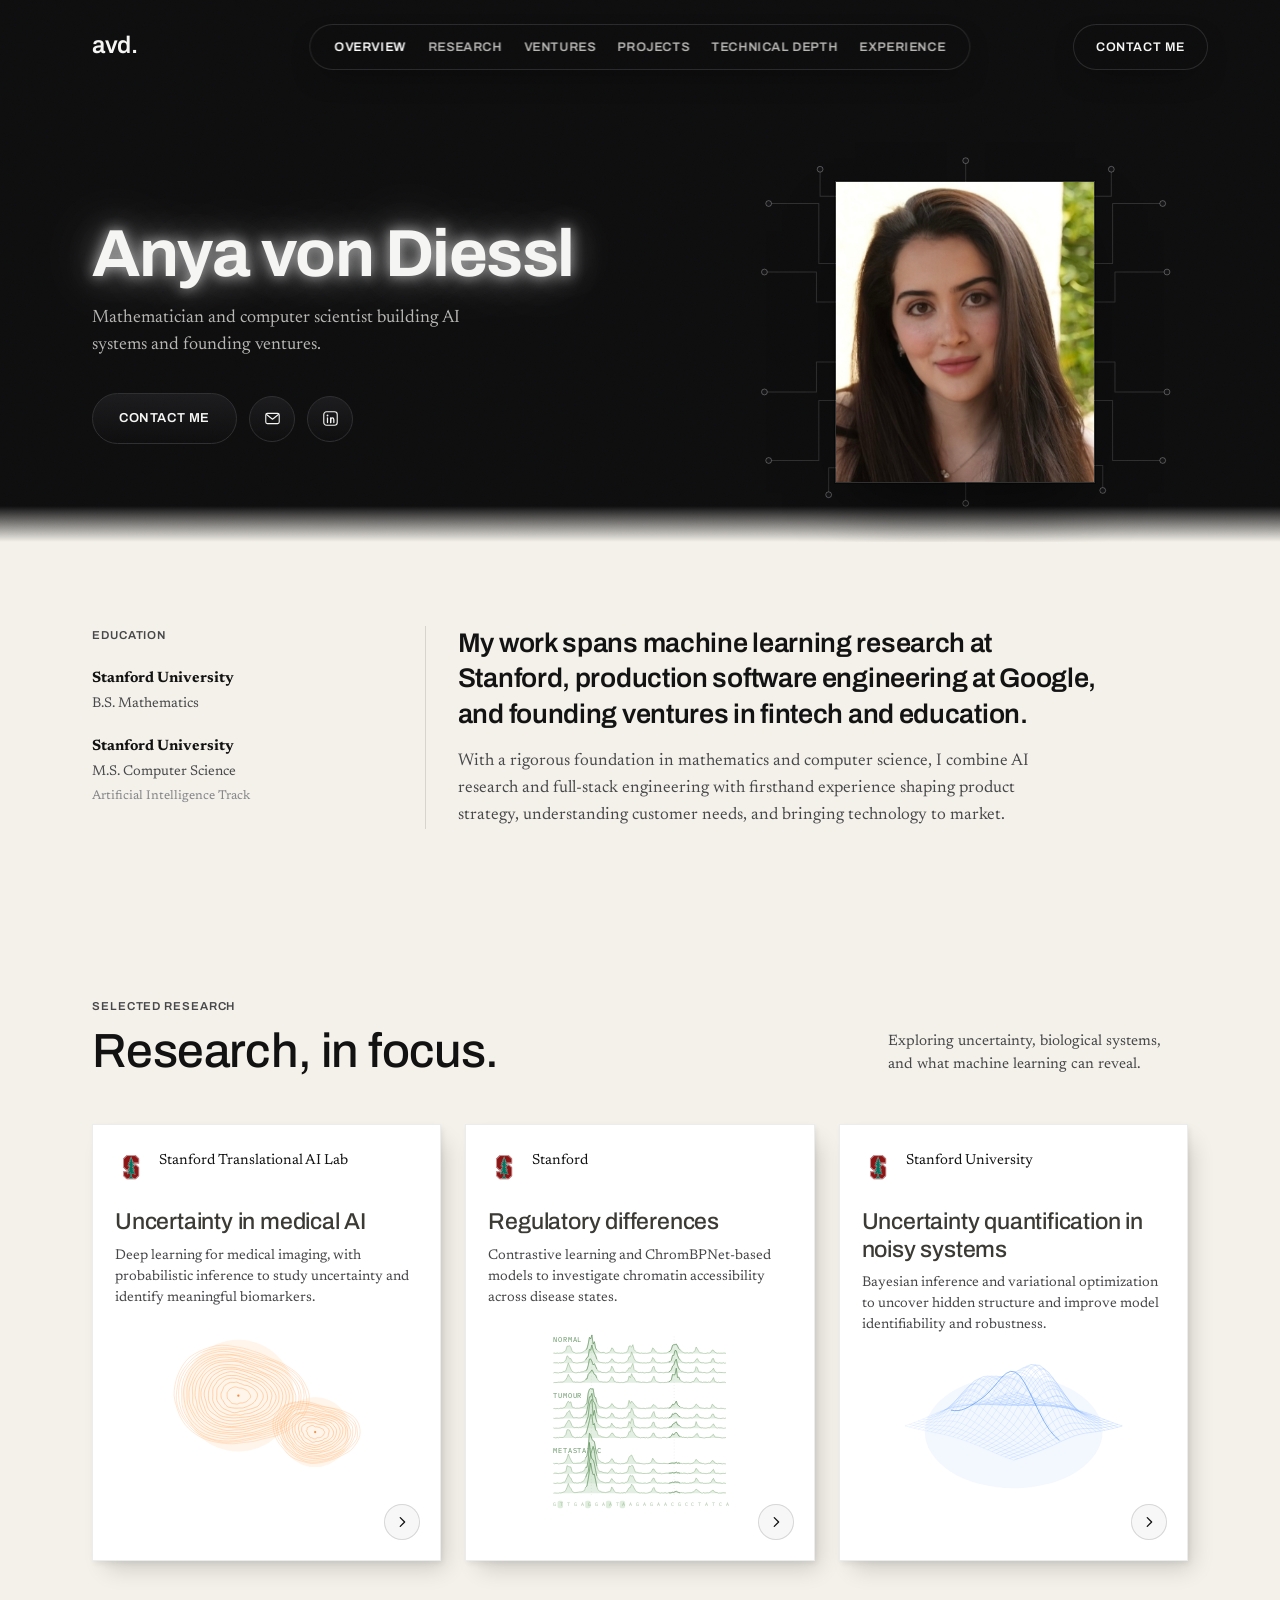
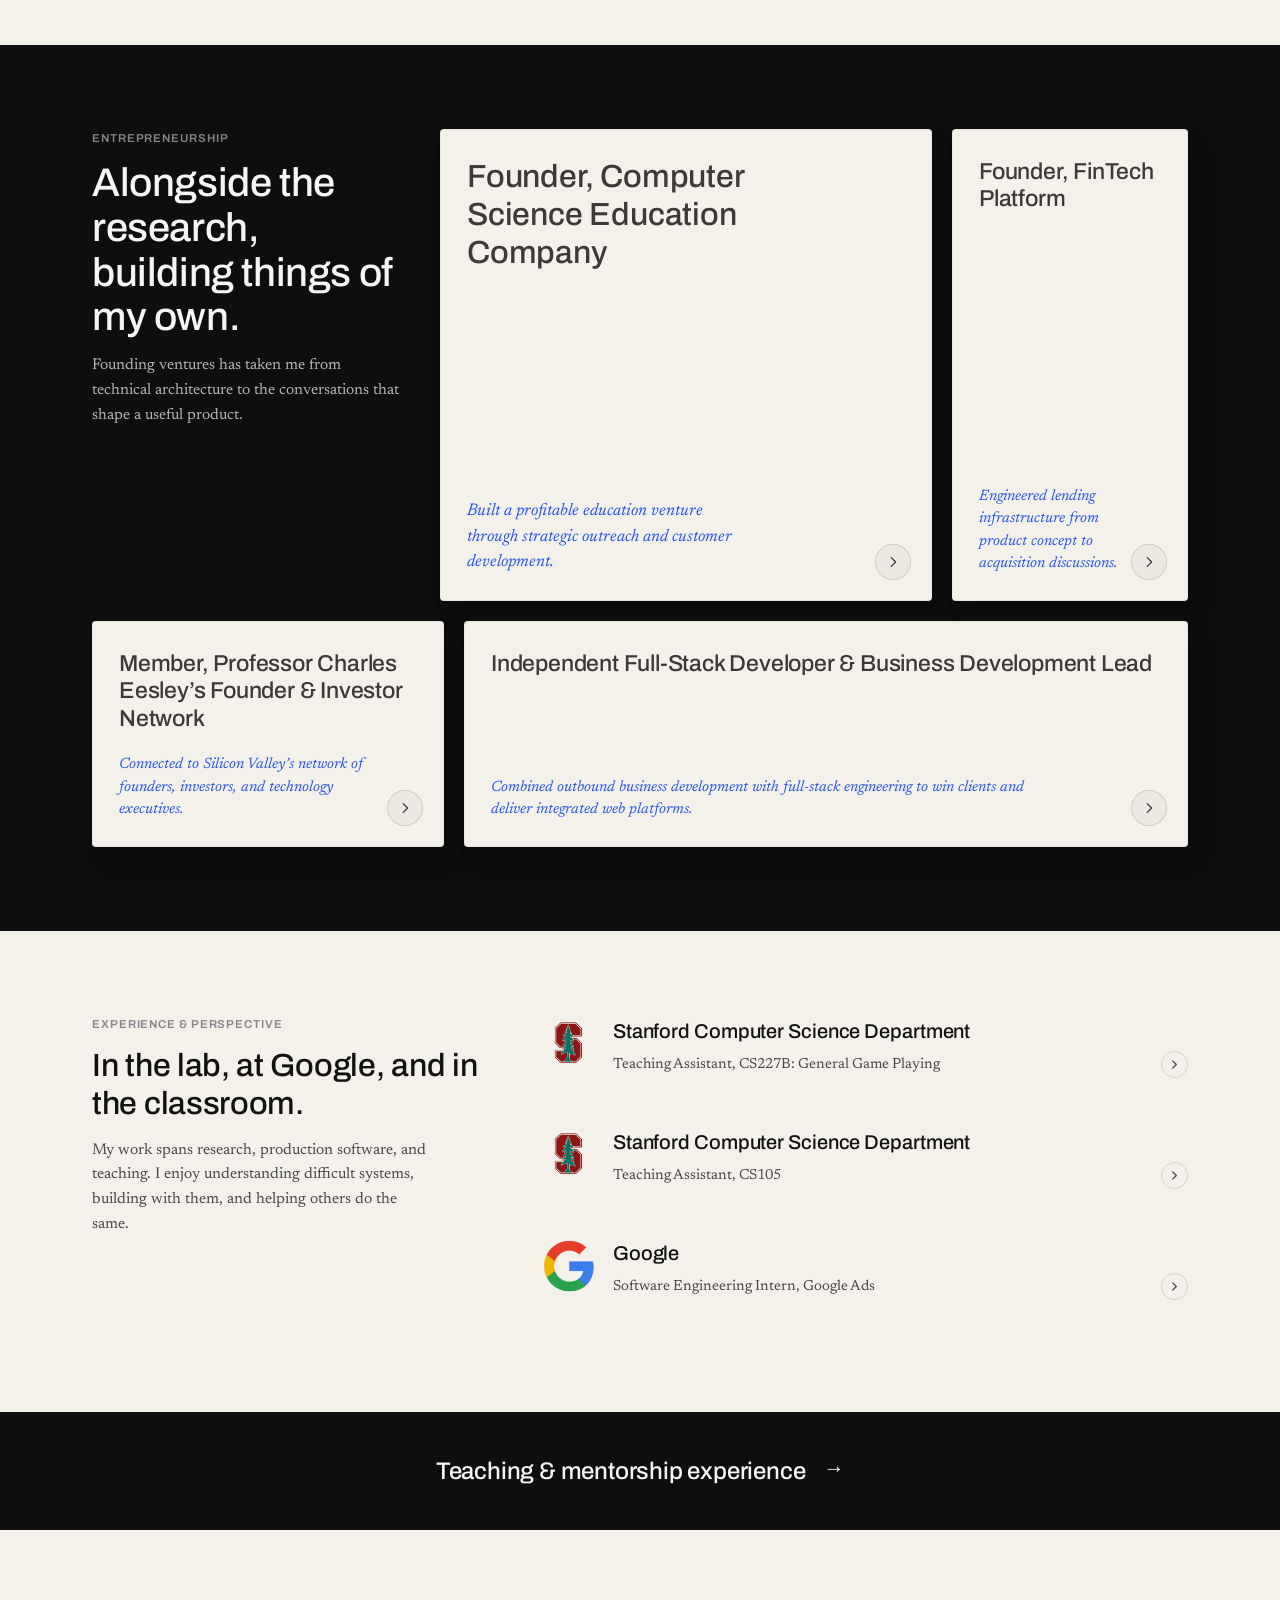
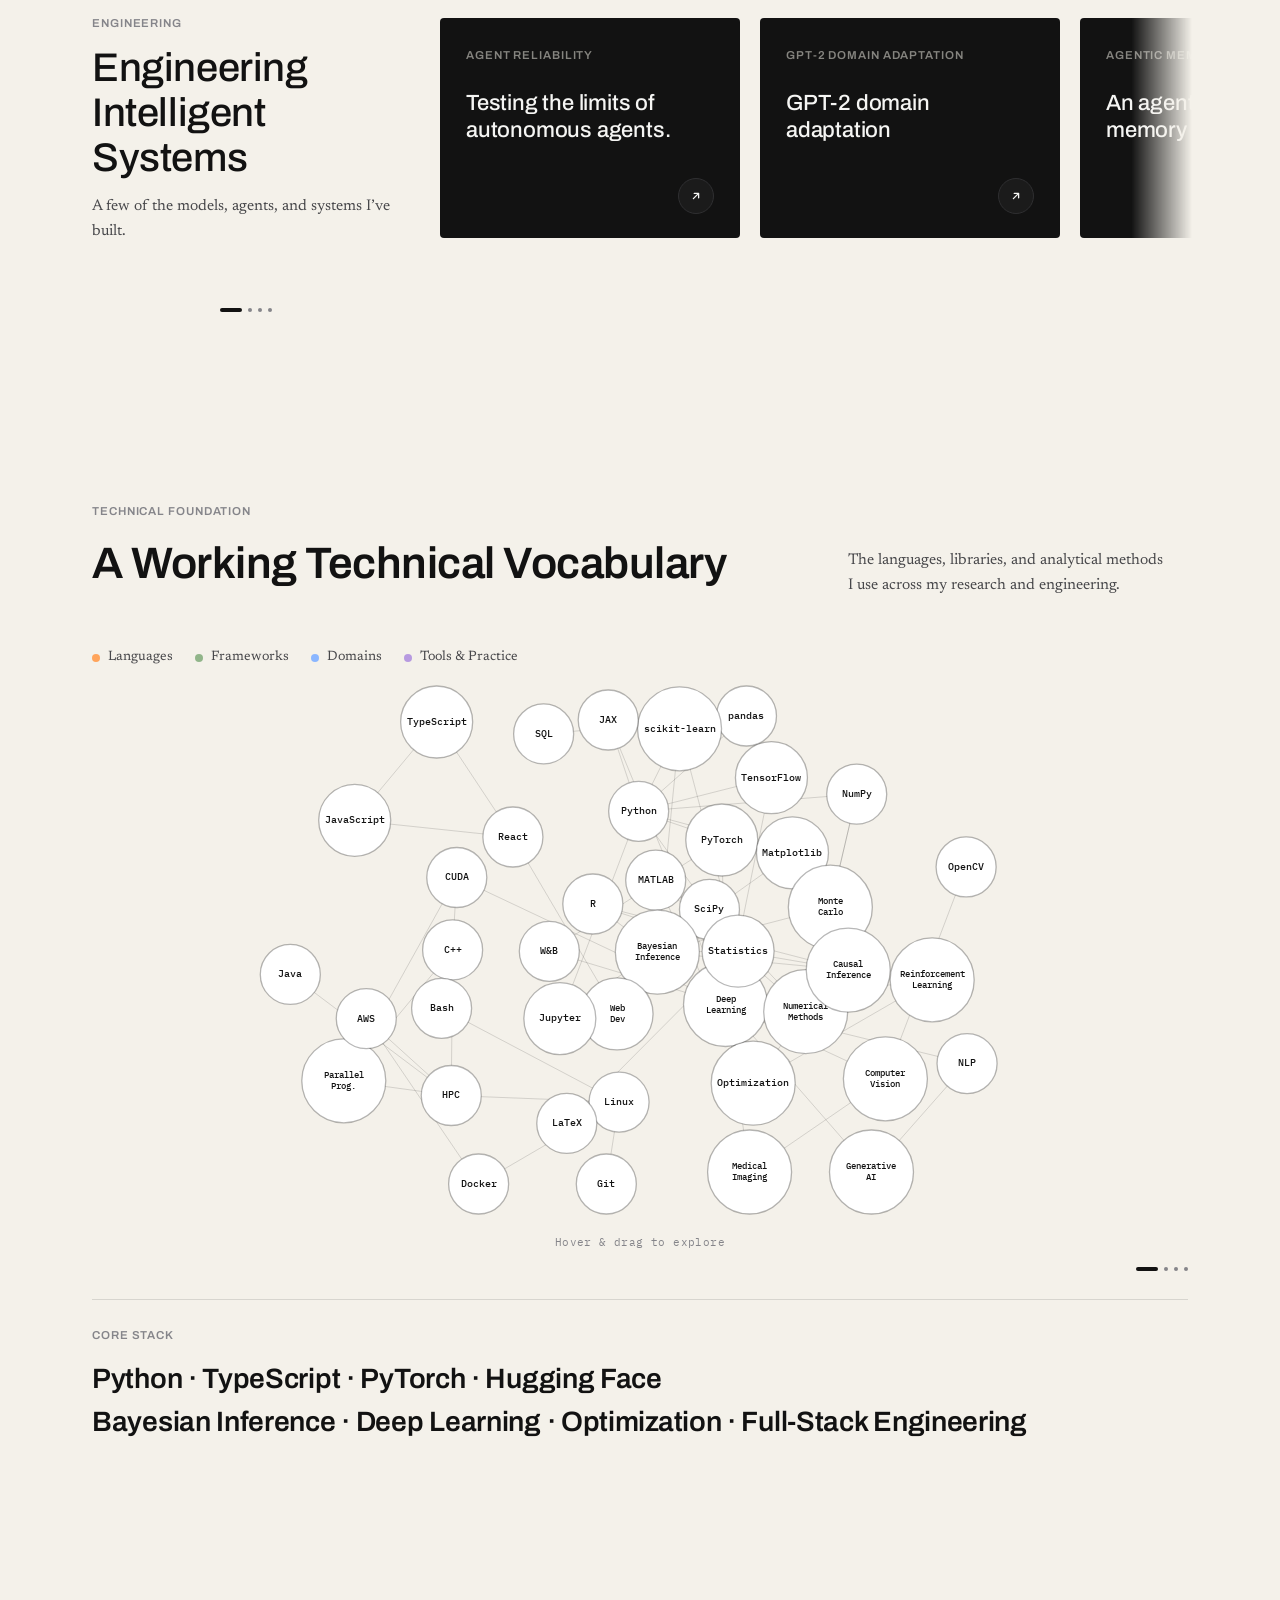
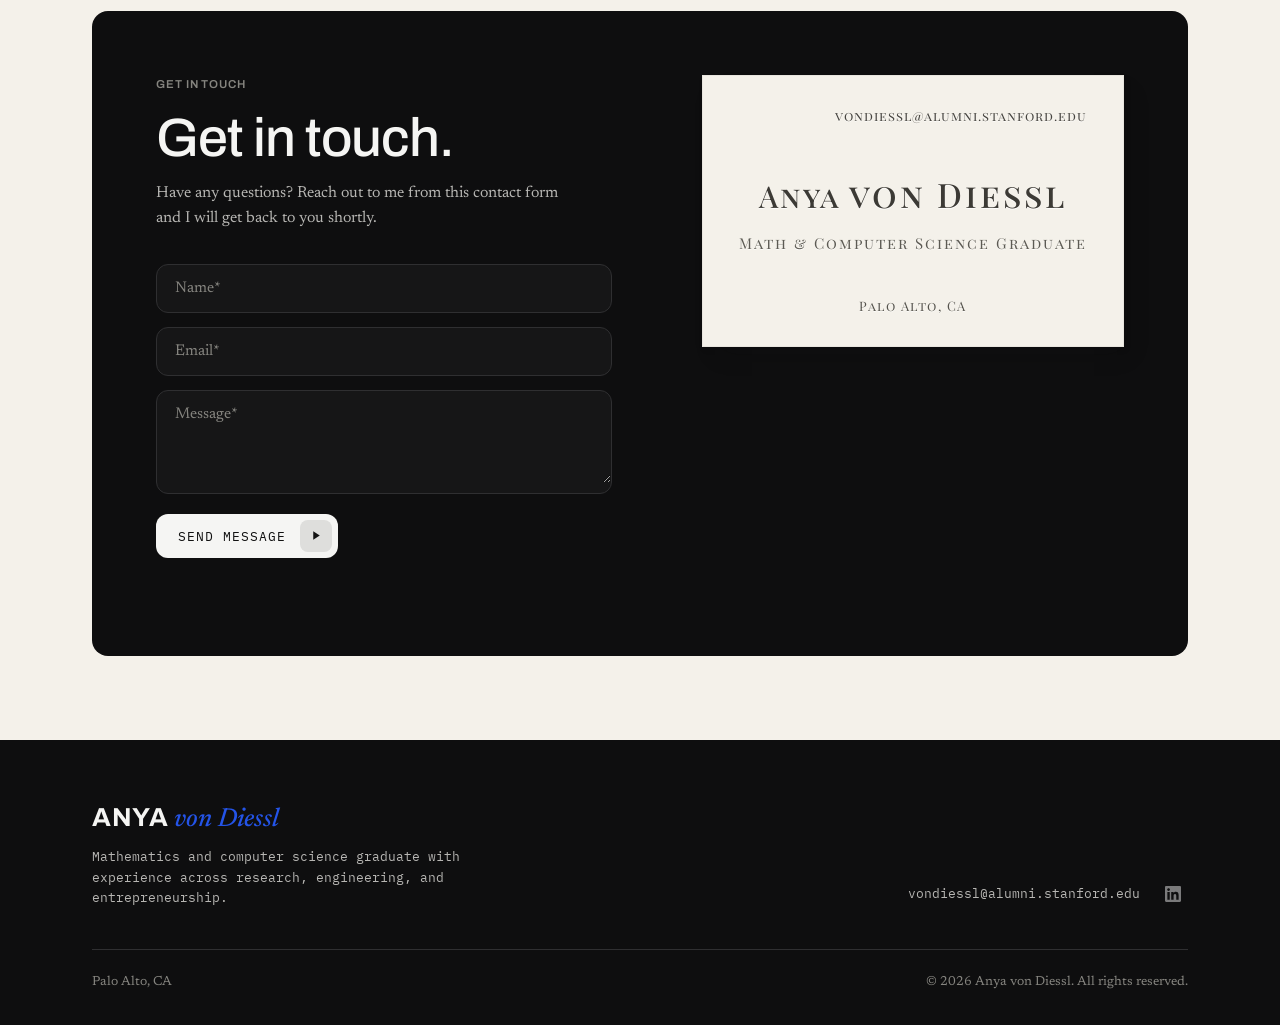
==== commit 561f9369: "Add Google Analytics (gtag.js) to index.html and teaching-mentorship.html Co-Authored-By: Claude Son" ====
--- a/index.html
+++ b/index.html
@@ -1,6 +1,15 @@
 <!DOCTYPE html>
 <html lang="en">
 <head>
+  <!-- Google tag (gtag.js) -->
+  <script async src="https://www.googletagmanager.com/gtag/js?id=G-92CZG7EBX9"></script>
+  <script>
+    window.dataLayer = window.dataLayer || [];
+    function gtag(){dataLayer.push(arguments);}
+    gtag('js', new Date());
+
+    gtag('config', 'G-92CZG7EBX9');
+  </script>
   <meta charset="UTF-8" />
   <meta name="viewport" content="width=device-width, initial-scale=1.0" />
   <title>Anya von Diessl</title>
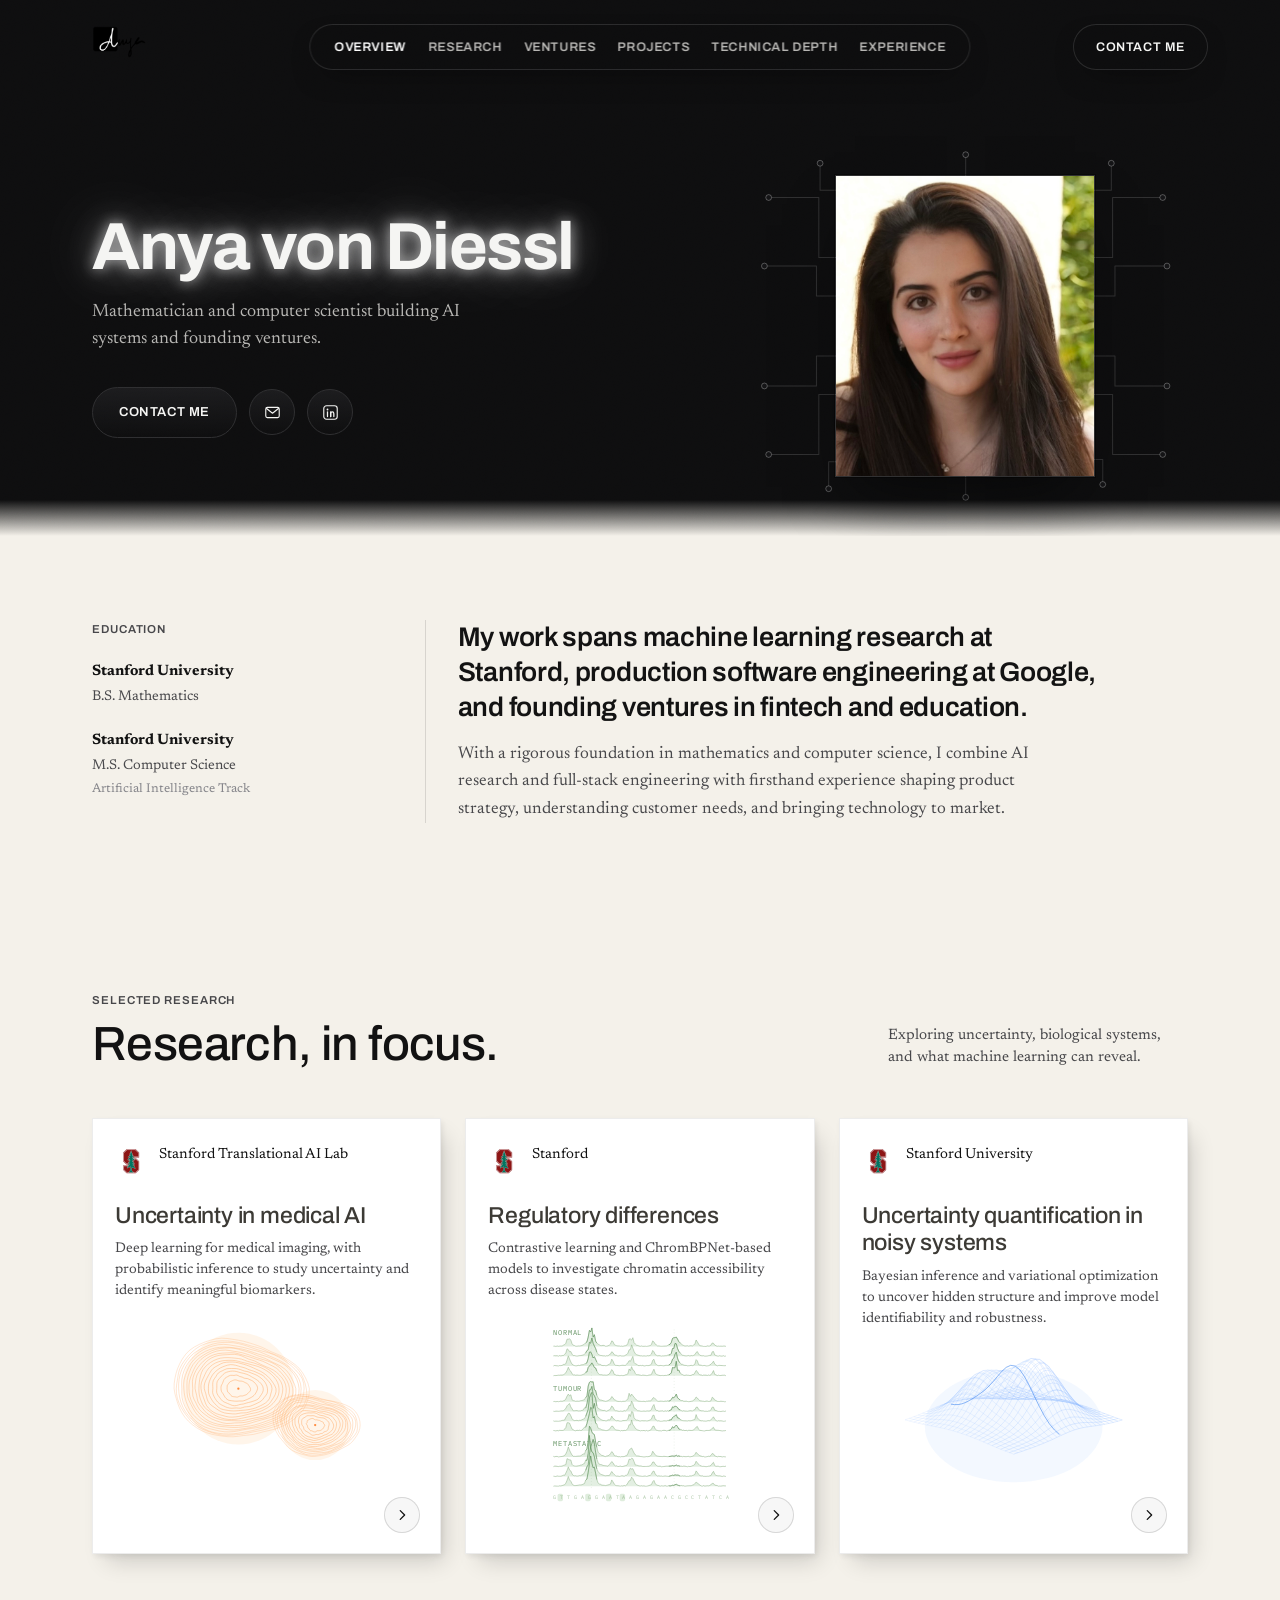
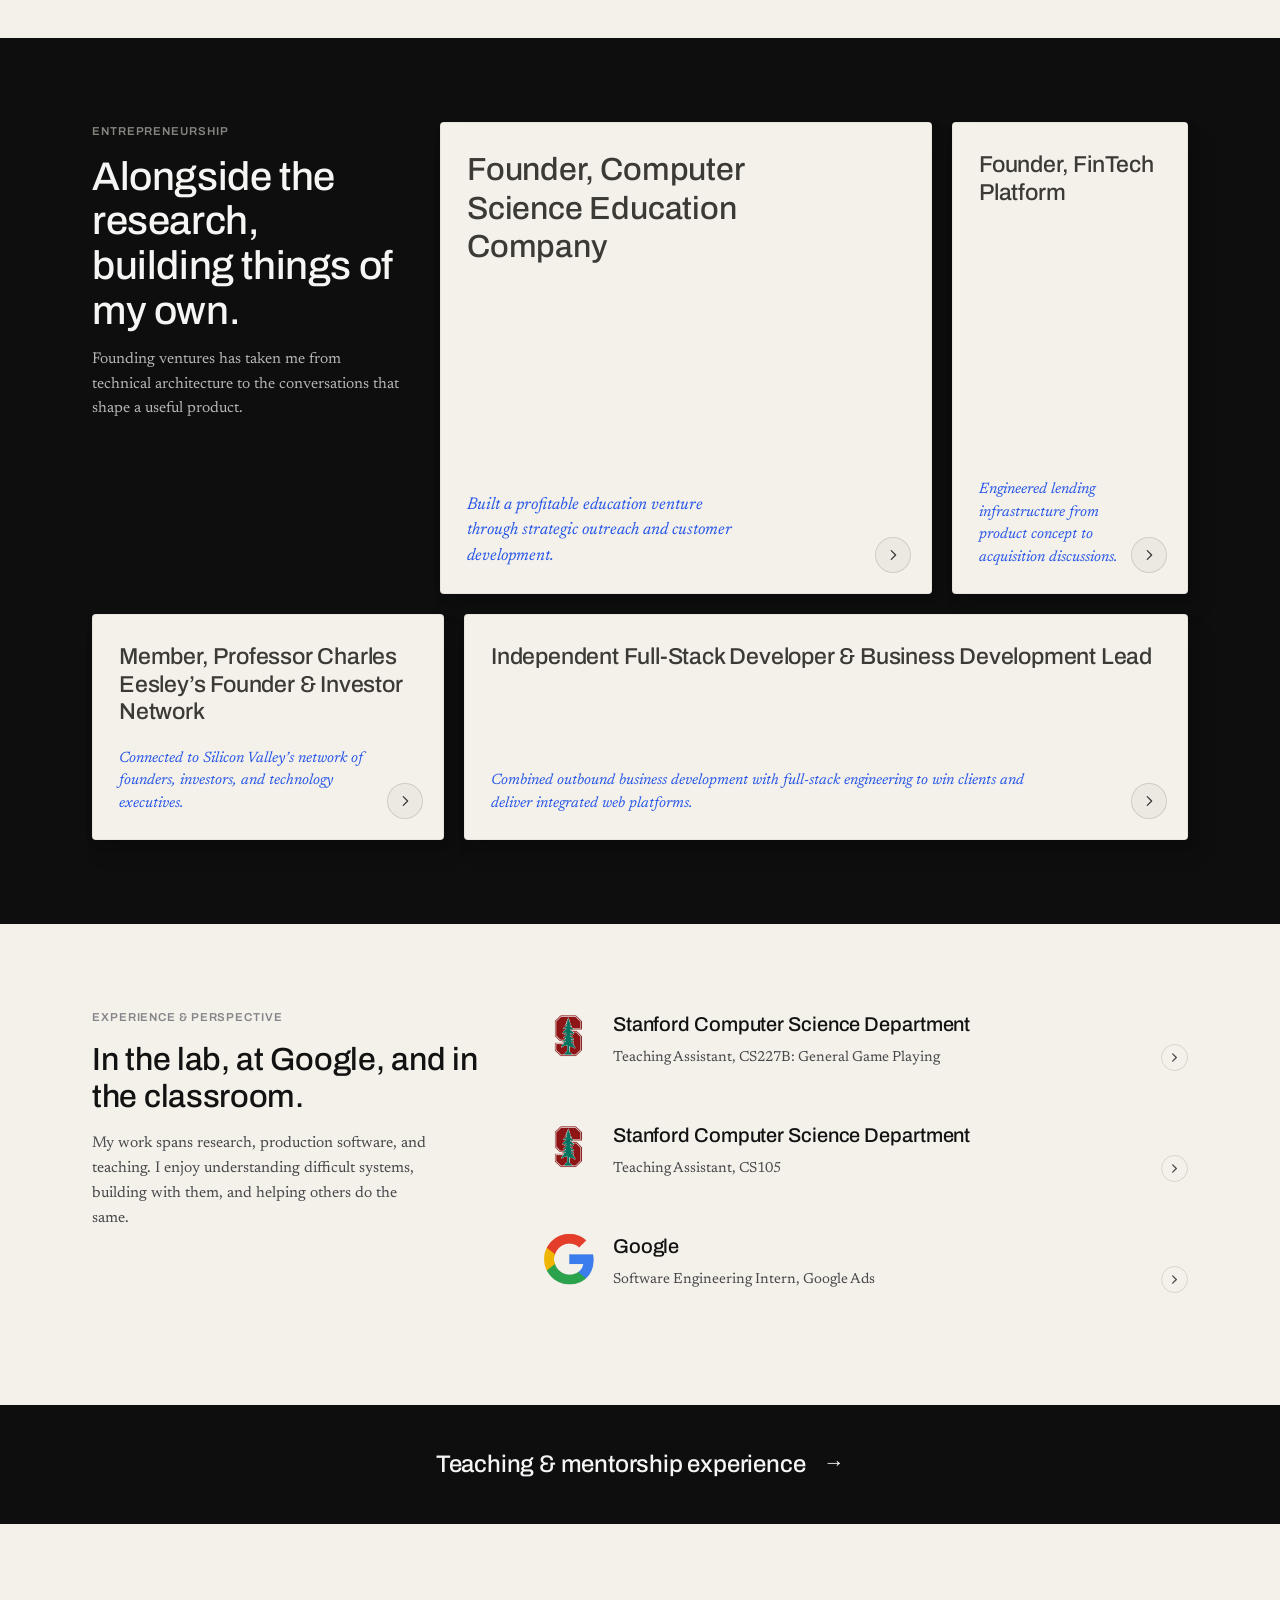
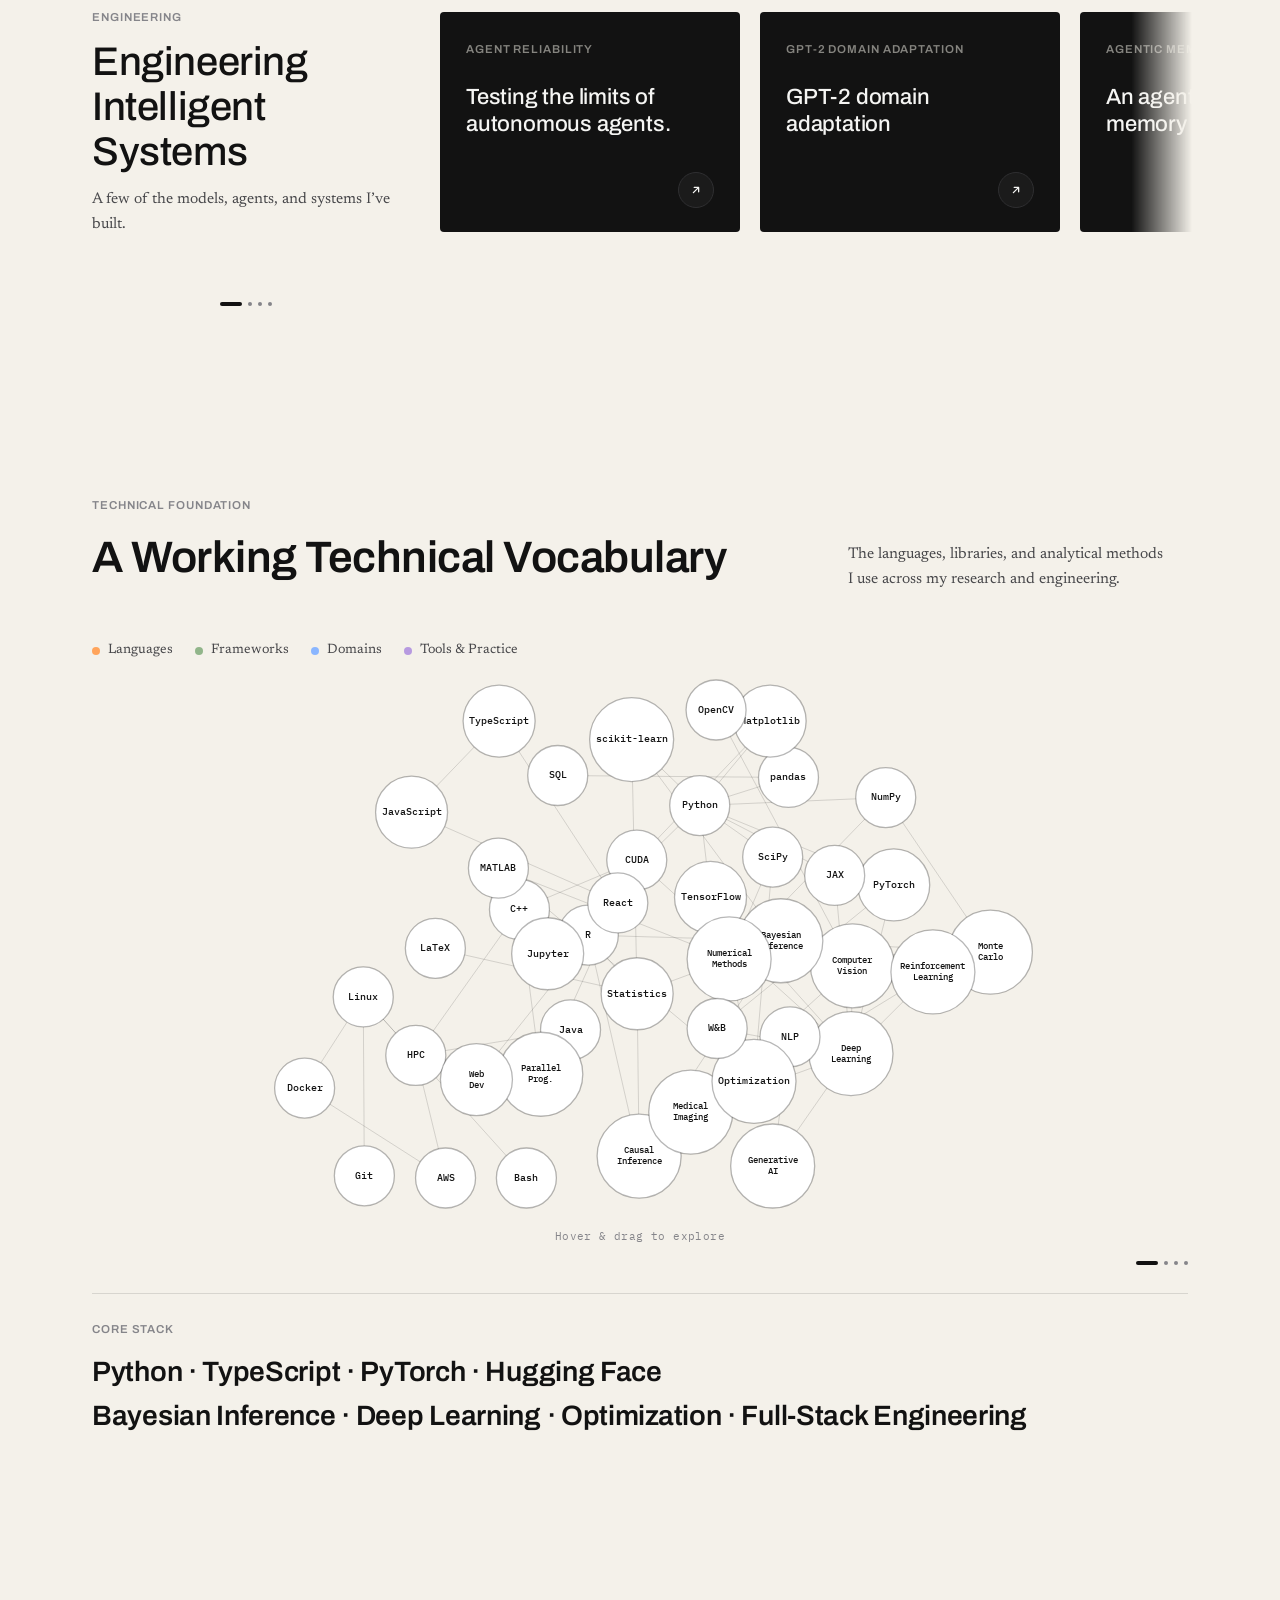
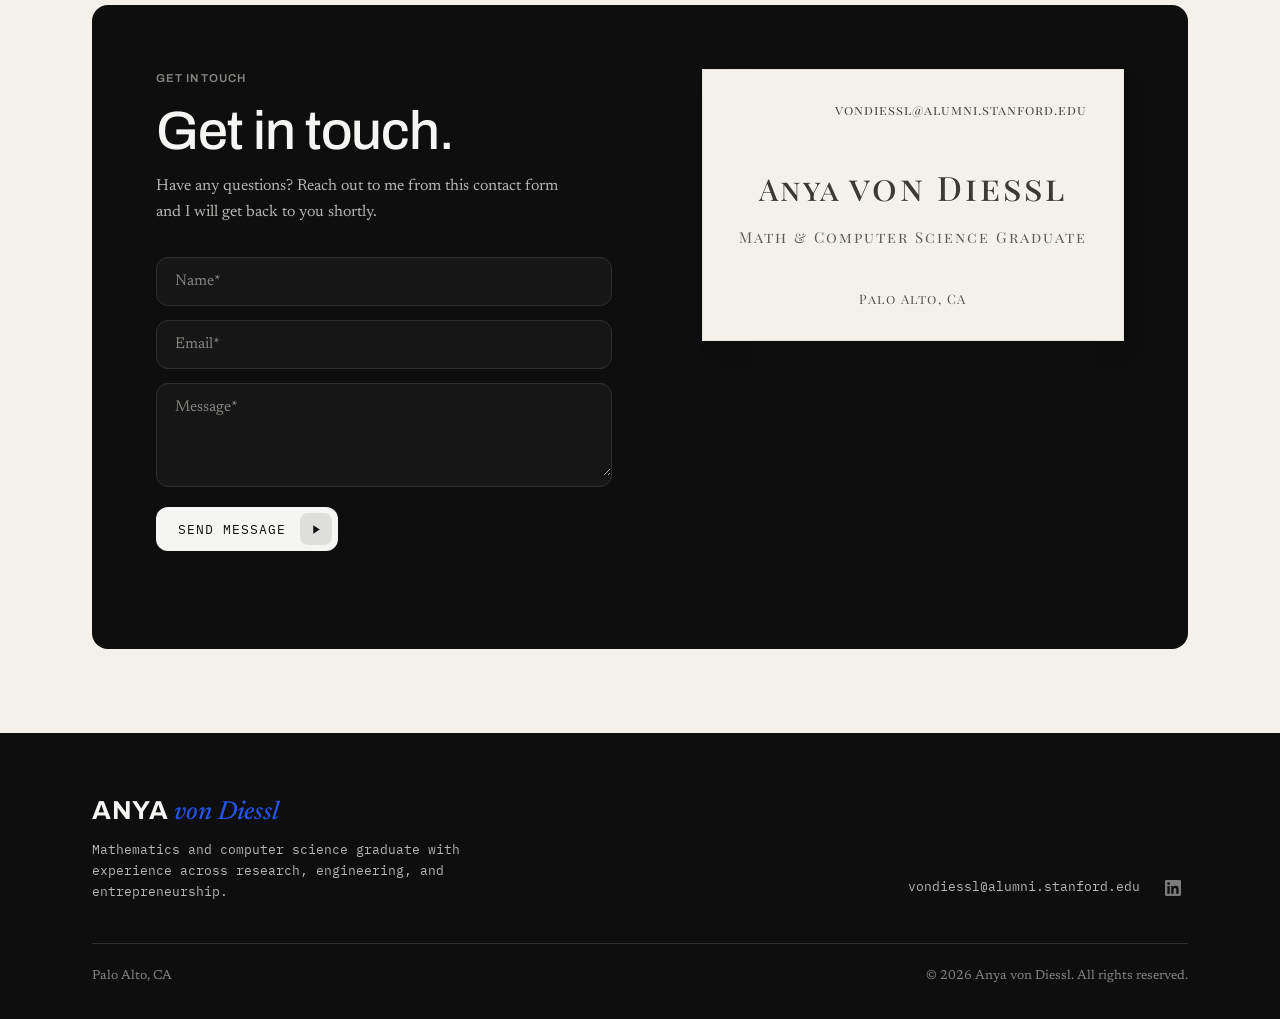
==== commit 4c84fae6: "Theme-aware favicon and signature wordmark in the header Serves the cream-background favicon for dar" ====
--- a/index.html
+++ b/index.html
@@ -26,8 +26,9 @@
   <meta name="twitter:description" content="Stanford-trained mathematician and computer scientist specializing in AI, with experience across machine learning research, full-stack engineering, and fintech." />
   <meta name="twitter:image" content="https://www.anyavondiessl.com/images/cropped_headshot.jpeg" />
   <meta name="theme-color" content="#0e0e0f" />
+  <link rel="icon" href="images/branding/favicon_white_background.png" media="(prefers-color-scheme: dark)" />
+  <link rel="icon" href="images/branding/favicon_black_background.png" media="(prefers-color-scheme: light)" />
   <link rel="icon" href="favicon.ico" sizes="32x32" />
-  <link rel="icon" type="image/svg+xml" href="favicon.svg" />
   <link rel="apple-touch-icon" href="apple-touch-icon.png" />
   <link rel="manifest" href="site.webmanifest" />
   <link rel="preconnect" href="https://fonts.googleapis.com" />
@@ -43,7 +44,7 @@
   <div class="top">
     <div class="wrap">
       <header class="site-header">
-        <span class="wordmark">avd.</span>
+        <span class="wordmark"><img src="images/branding/top_left_corner_icon.png" alt="Anya von Diessl" /></span>
         <nav class="nav">
           <a href="#overview" class="active">Overview</a>
           <a href="#research">Research</a>
--- a/styles.css
+++ b/styles.css
@@ -194,10 +194,16 @@
 }
 
 .wordmark {
-  font-family: var(--f-display);
-  font-weight: 600;
-  font-size: 24px;
-  letter-spacing: -0.3px;
+  display: block;
+  line-height: 0;
+}
+
+.wordmark img {
+  display: block;
+  height: 32px;
+  width: auto;
+  /* source mark is black ink on transparent; invert to show white on the dark header */
+  filter: invert(1);
 }
 
 .nav {
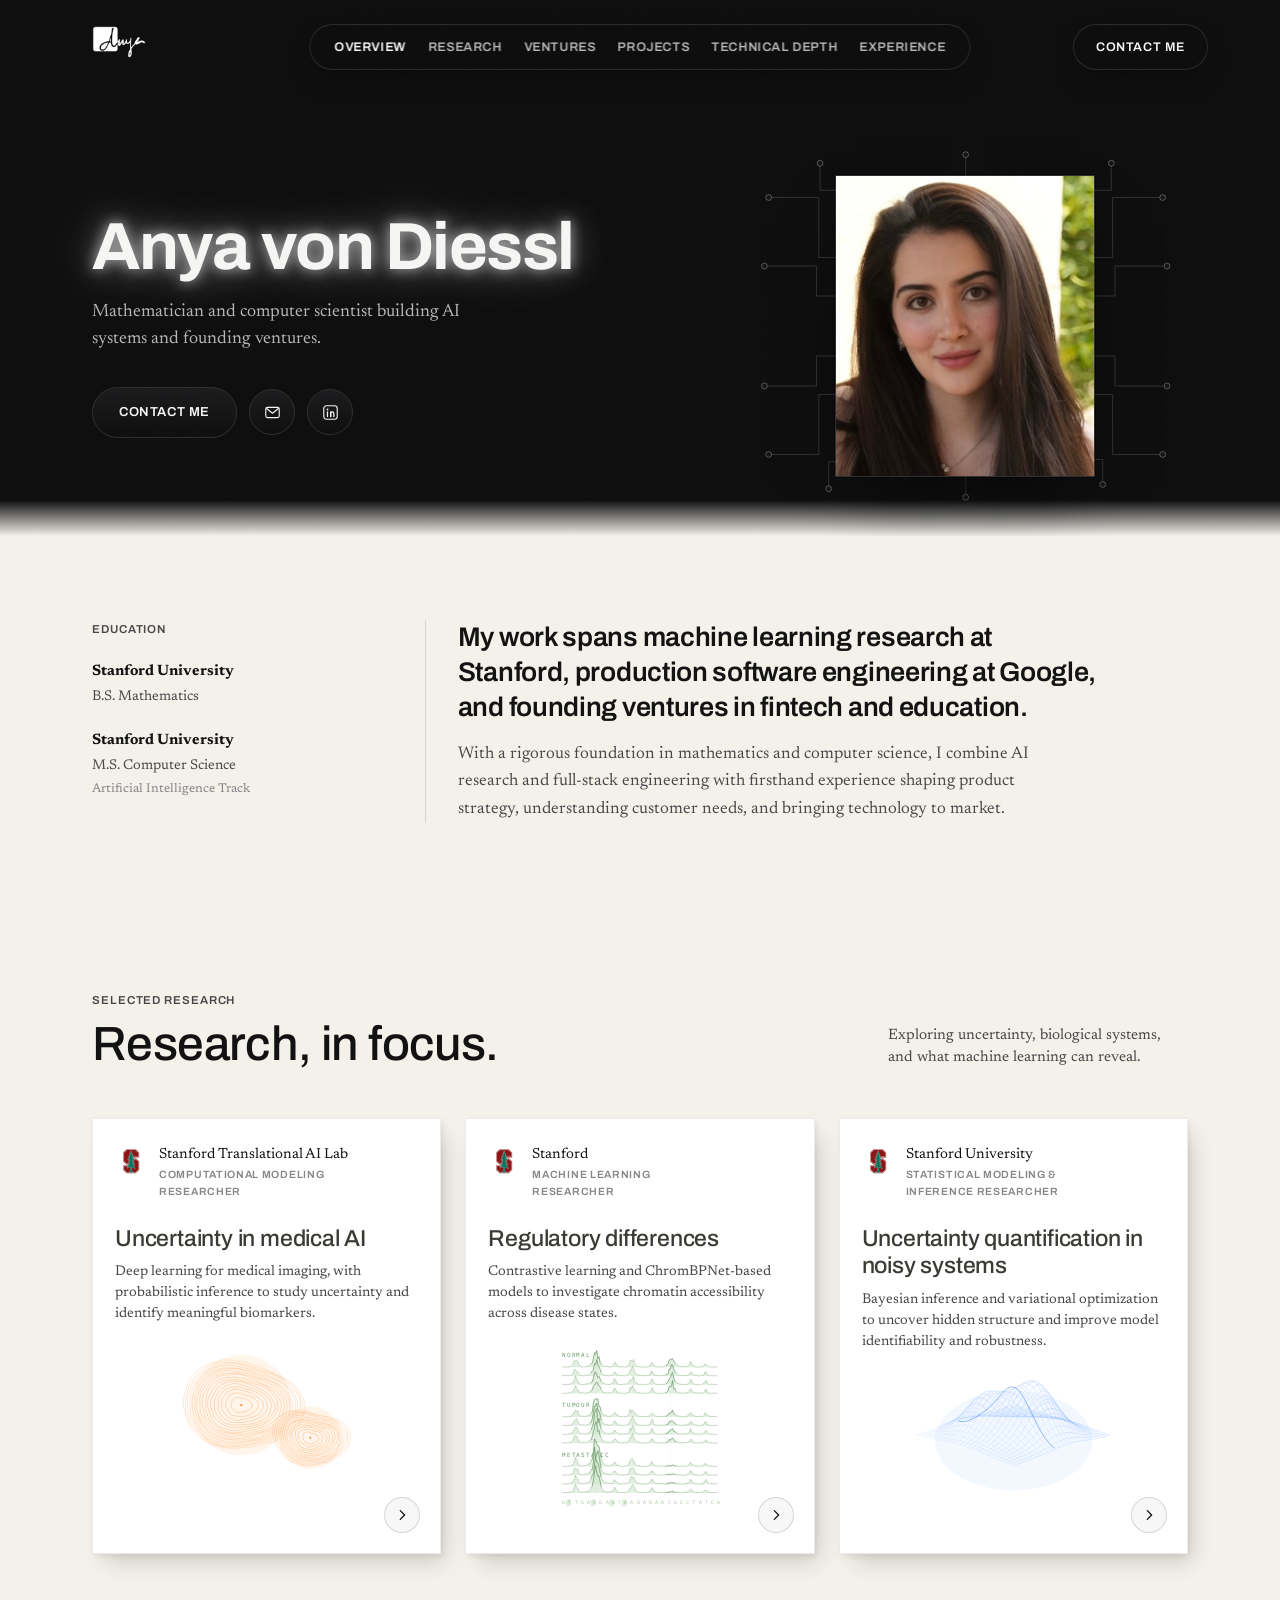
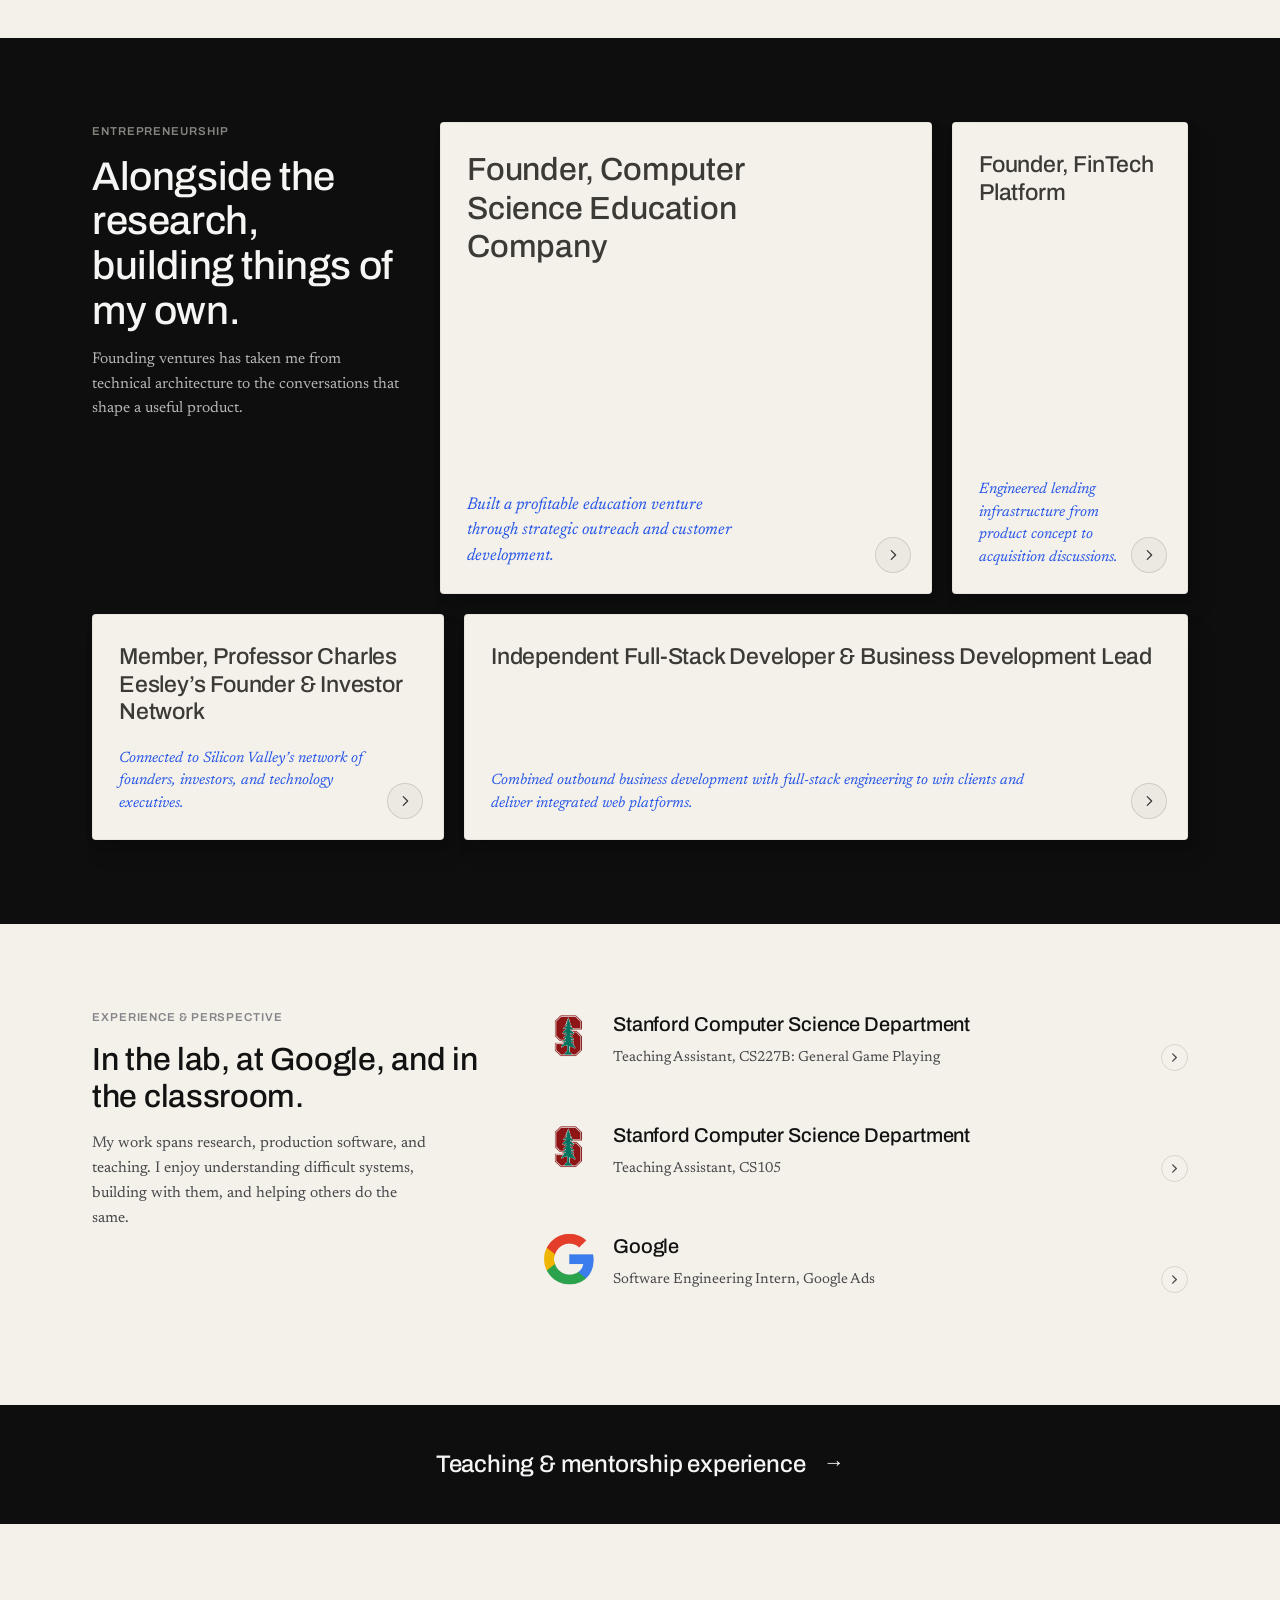
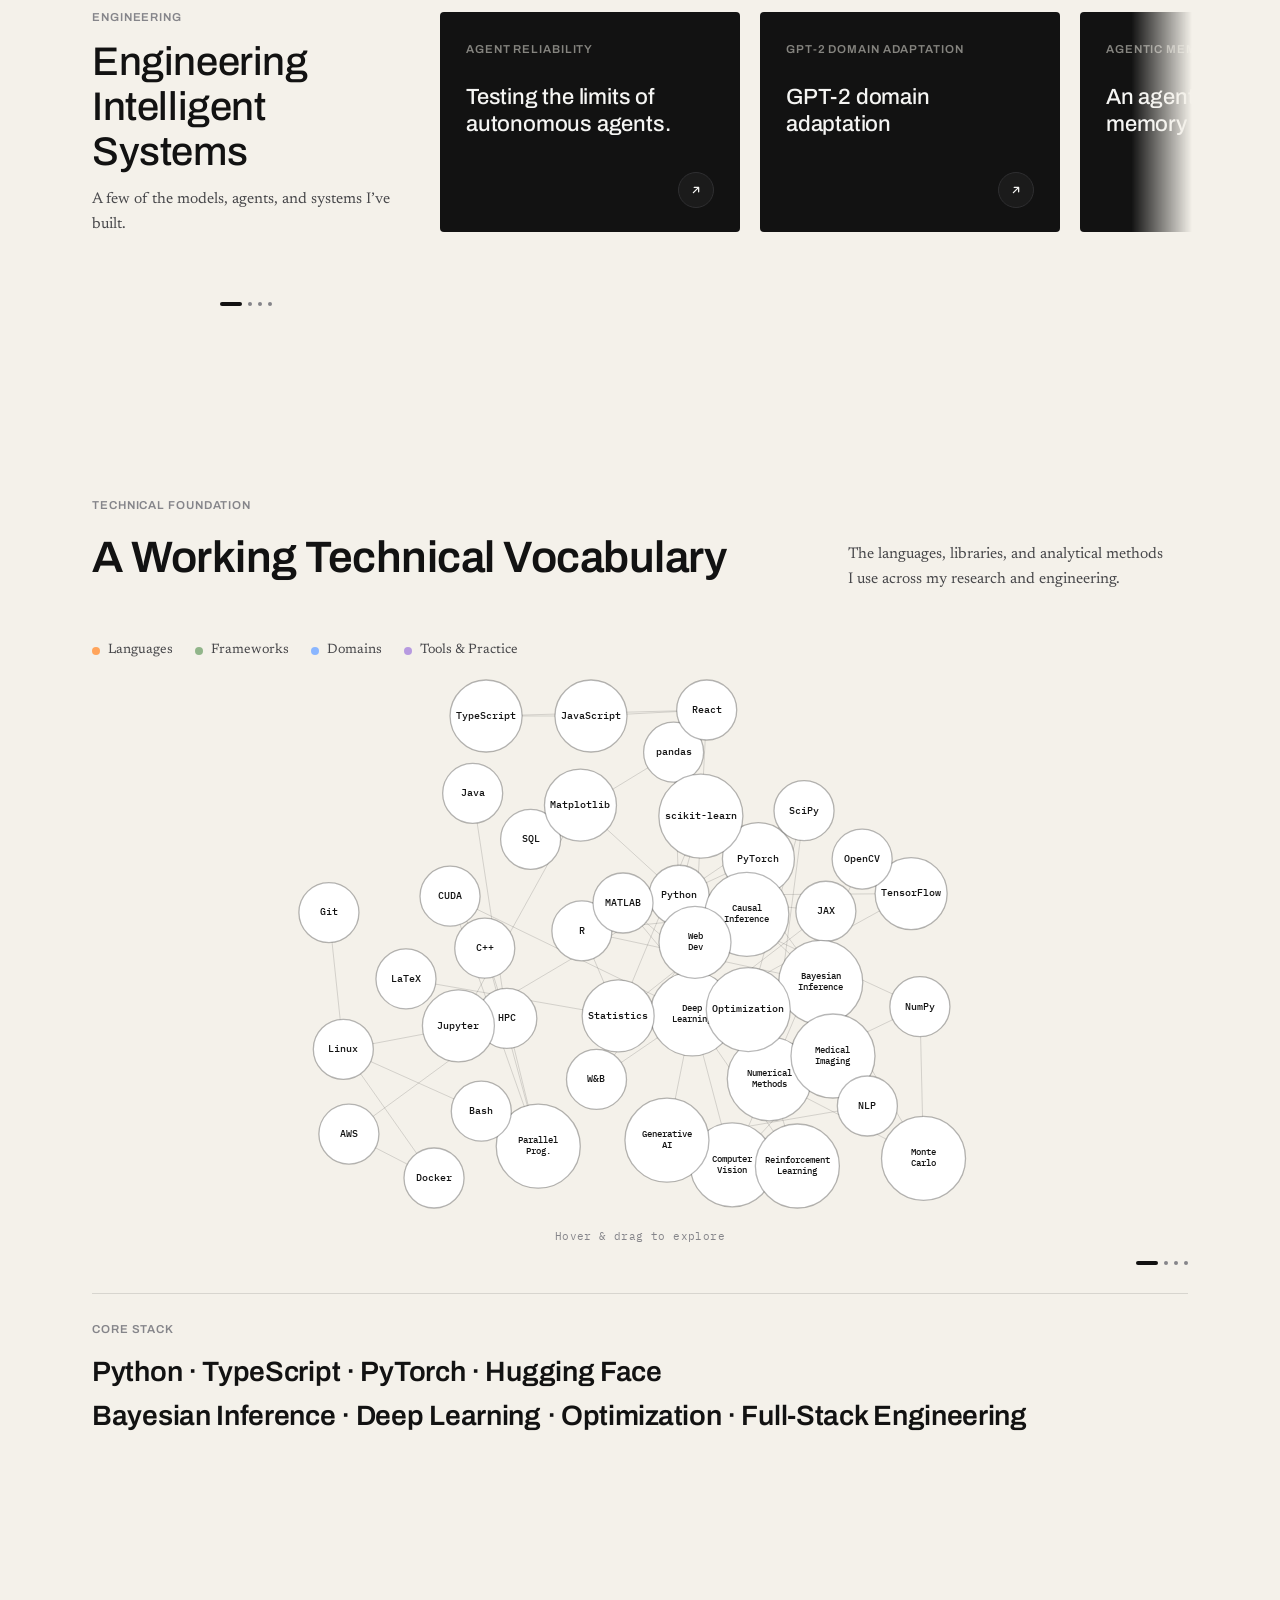
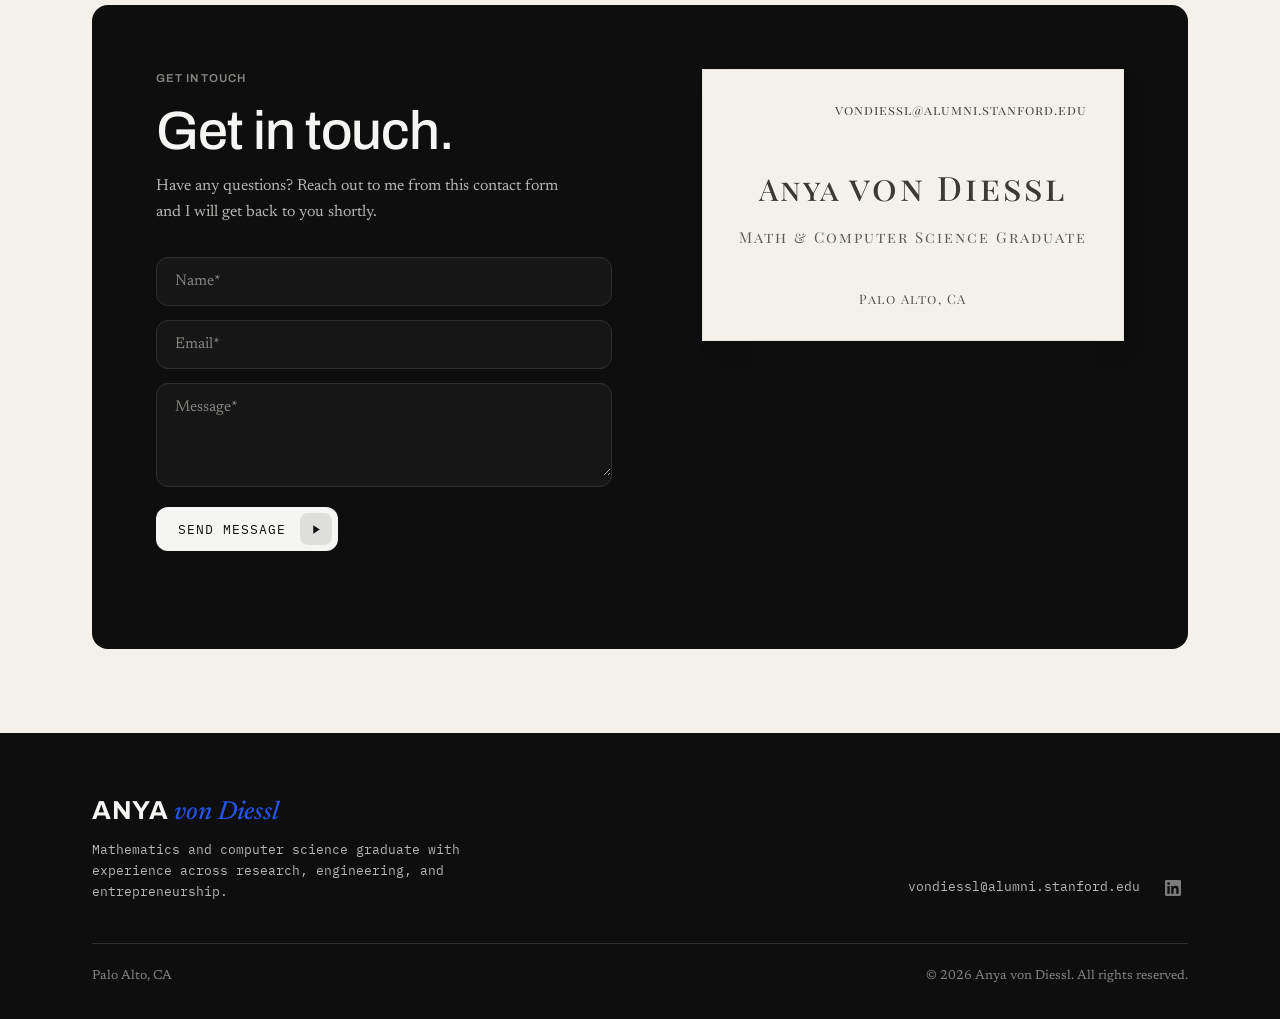
==== commit bf29ee7c: "Show role title on each research card Adds a small role line under the institution name on each rese" ====
--- a/index.html
+++ b/index.html
@@ -233,7 +233,10 @@
               <div class="research-card-top">
                 <div class="research-card-header">
                   <img src="images/jobicons/stanford.png" alt="" />
-                  <span>Stanford Translational AI Lab</span>
+                  <div class="research-card-org">
+                    <span class="research-card-org-name">Stanford Translational AI Lab</span>
+                    <span class="research-card-role">Computational Modeling Researcher</span>
+                  </div>
                 </div>
                 <h3>Uncertainty in medical AI</h3>
                 <p class="copy">Deep learning for medical imaging, with probabilistic inference to study uncertainty and identify meaningful biomarkers.</p>
@@ -298,7 +301,10 @@
               <div class="research-card-top">
                 <div class="research-card-header">
                   <img src="images/jobicons/stanford.png" alt="" />
-                  <span>Stanford</span>
+                  <div class="research-card-org">
+                    <span class="research-card-org-name">Stanford</span>
+                    <span class="research-card-role">Machine Learning Researcher</span>
+                  </div>
                 </div>
                 <h3>Regulatory differences</h3>
                 <p class="copy">Contrastive learning and ChromBPNet-based models to investigate chromatin accessibility across disease states.</p>
@@ -388,7 +394,10 @@
               <div class="research-card-top">
                 <div class="research-card-header">
                   <img src="images/jobicons/stanford.png" alt="" />
-                  <span>Stanford University</span>
+                  <div class="research-card-org">
+                    <span class="research-card-org-name">Stanford University</span>
+                    <span class="research-card-role">Statistical Modeling &amp; Inference Researcher</span>
+                  </div>
                 </div>
                 <h3>Uncertainty quantification in noisy systems</h3>
                 <p class="copy">Bayesian inference and variational optimization to uncover hidden structure and improve model identifiability and robustness.</p>
--- a/styles.css
+++ b/styles.css
@@ -202,8 +202,6 @@
   display: block;
   height: 32px;
   width: auto;
-  /* source mark is black ink on transparent; invert to show white on the dark header */
-  filter: invert(1);
 }
 
 .nav {
@@ -847,12 +845,27 @@
   margin-top: 1px;
 }
 
-.research-card-header span {
+.research-card-org {
+  display: flex;
+  flex-direction: column;
+  gap: 3px;
+  max-width: 190px;
+}
+
+.research-card-org-name {
   font-family: var(--f-text);
   font-size: 14.5px;
   line-height: 1.35;
   color: var(--ink);
-  max-width: 190px;
+}
+
+.research-card-role {
+  font-family: var(--f-display);
+  font-weight: 600;
+  font-size: 10.5px;
+  text-transform: uppercase;
+  letter-spacing: 0.7px;
+  color: var(--ink-faint);
 }
 
 .research-card-top h3 {
